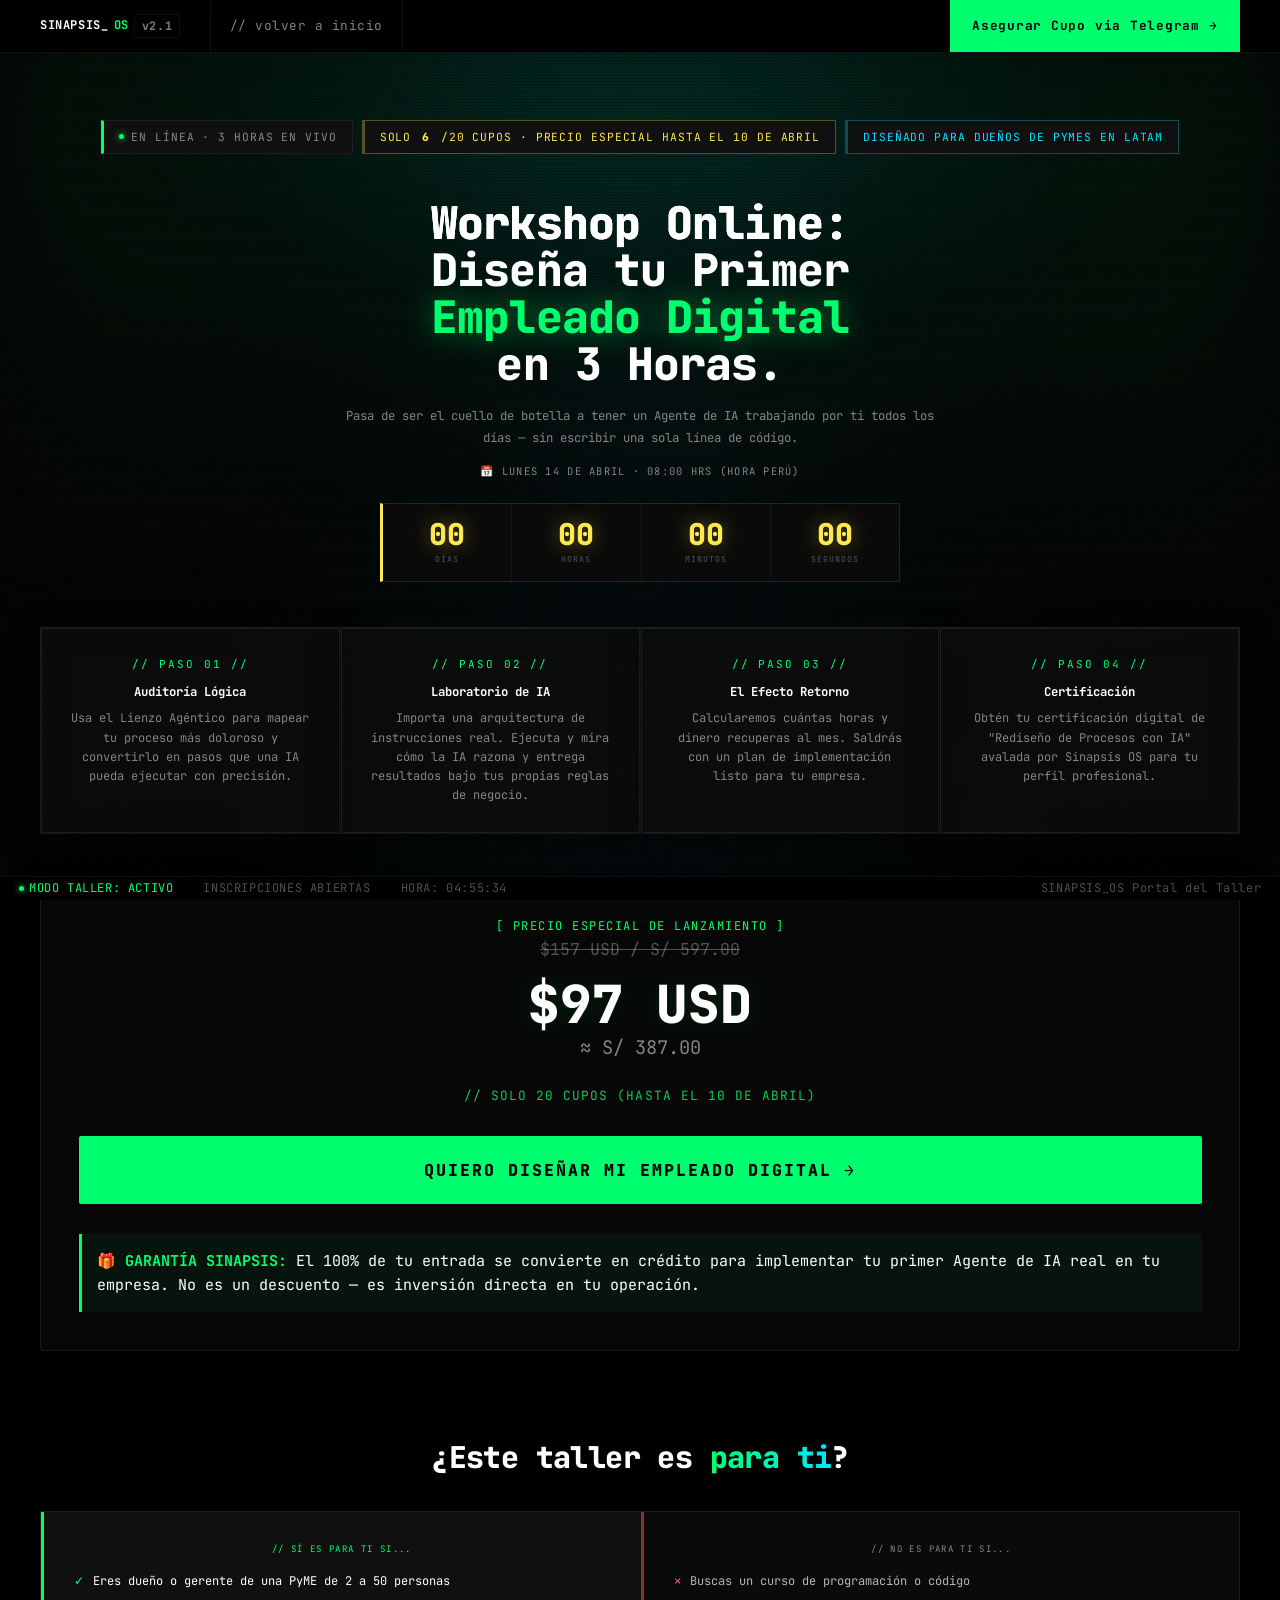
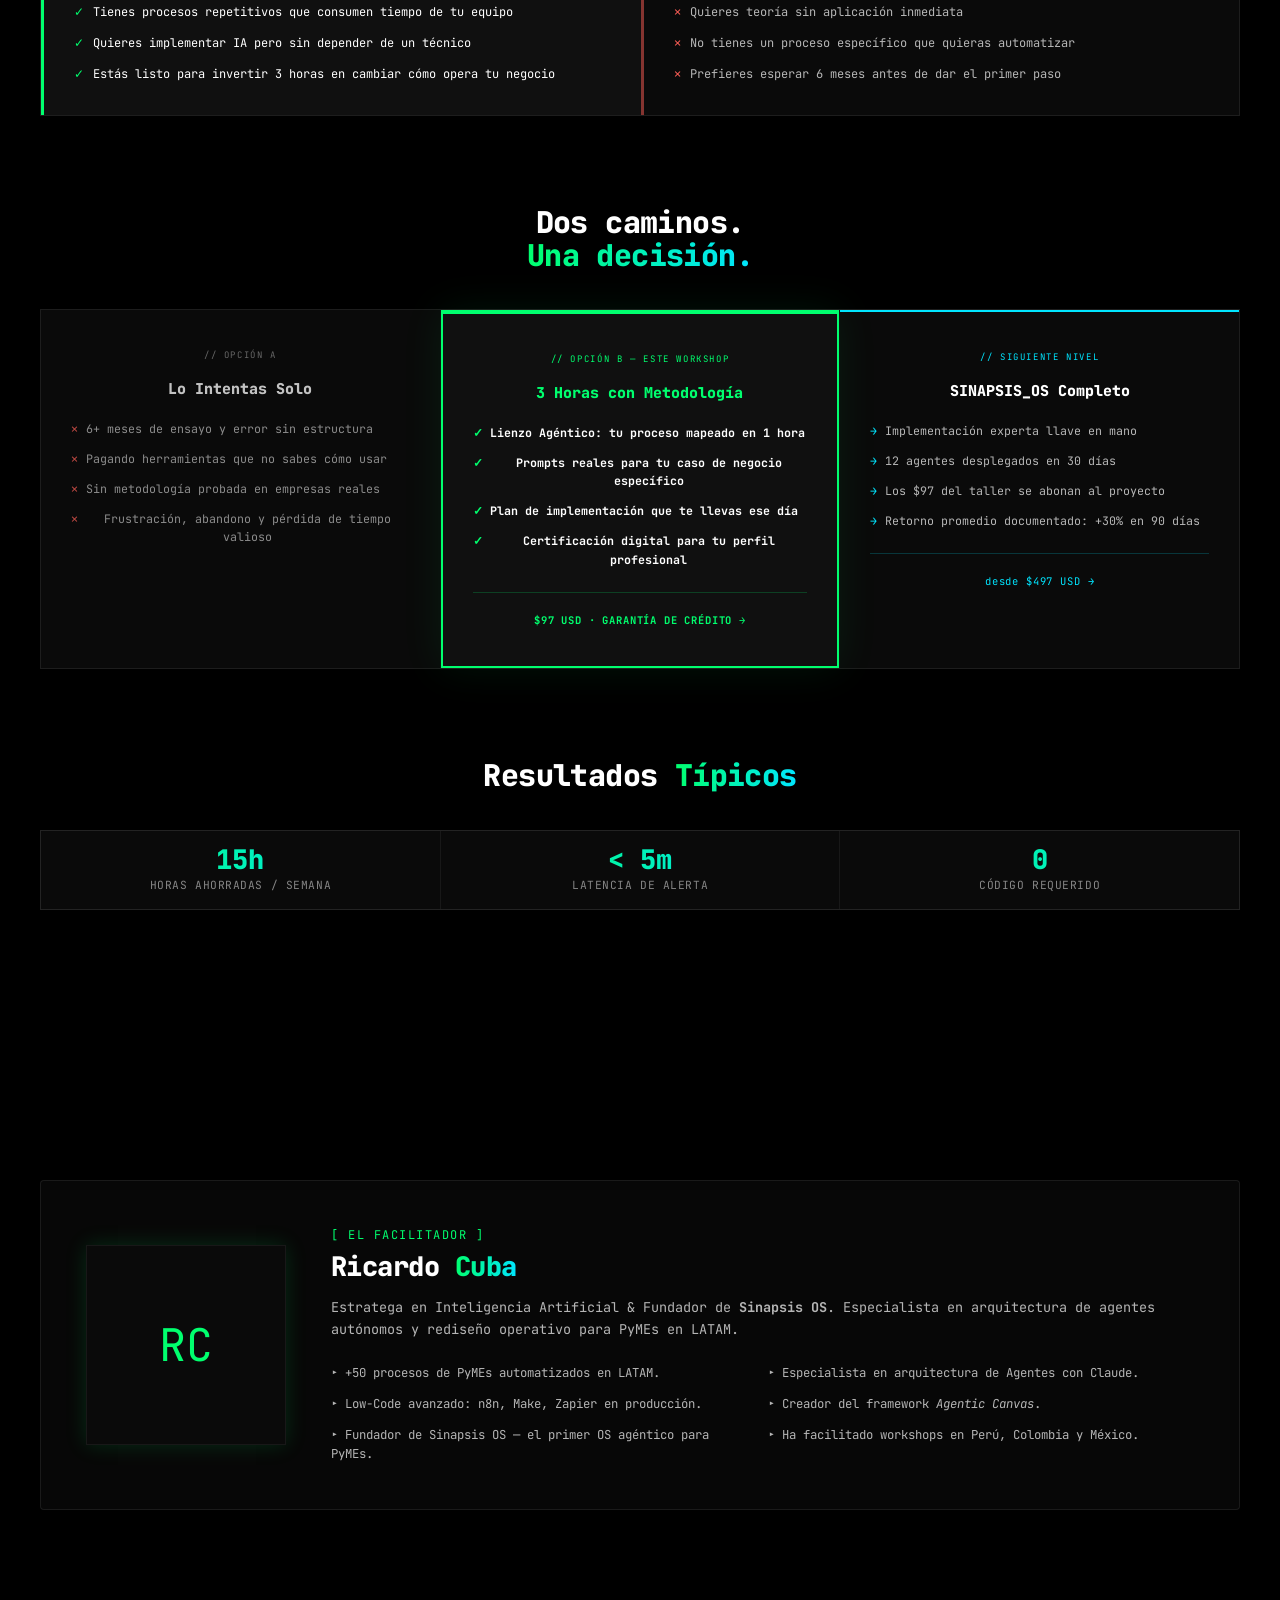
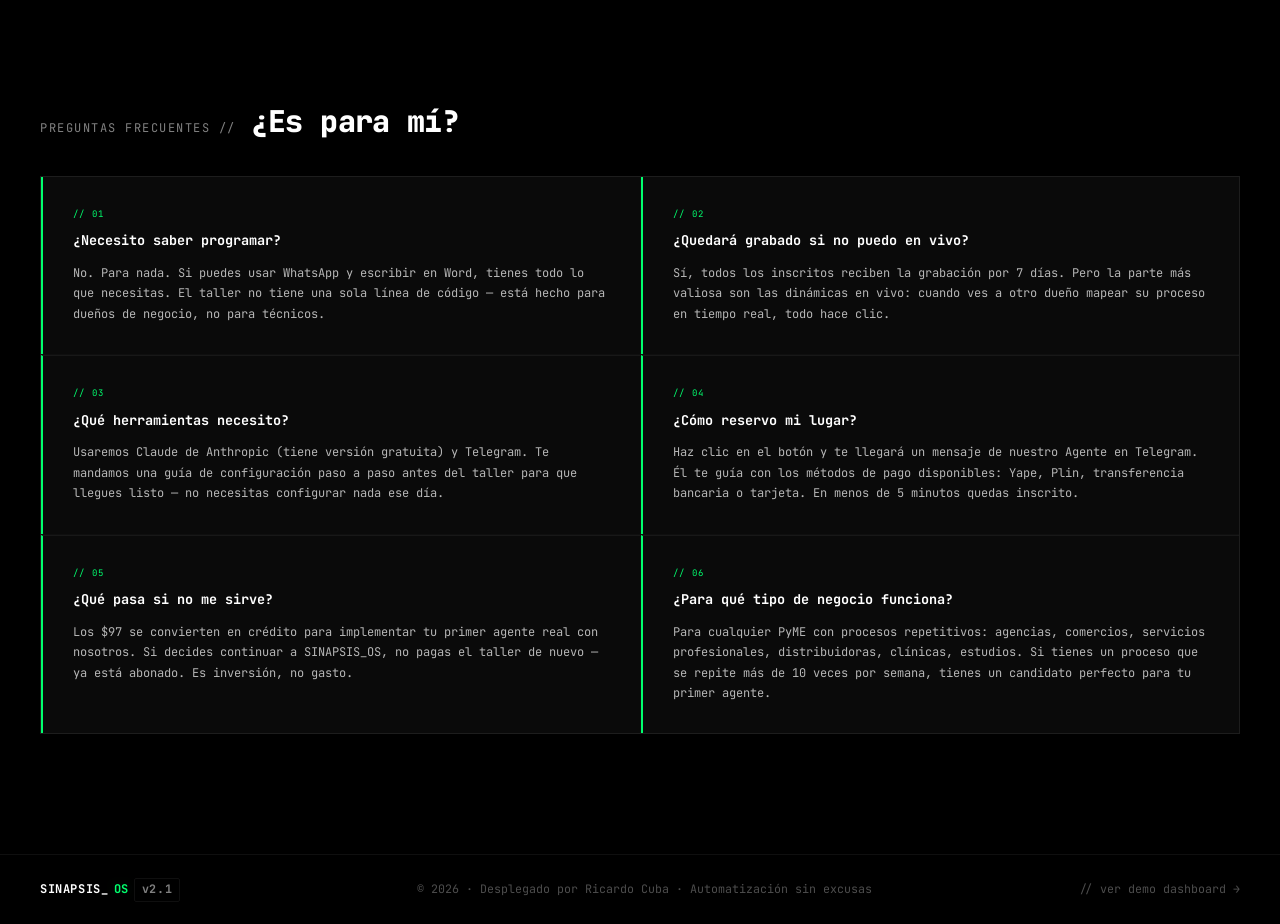
==== frontend/workshop.html @ a710b03a "feat: rewrite workshop copy + update 12 agent descriptions in LATAM PyME language + translate dashbo" ====
<!DOCTYPE html>
<html lang="es">

<head>
    <meta charset="UTF-8">
    <meta name="viewport" content="width=device-width, initial-scale=1.0">
    <title>WORKSHOP: Tu Primer Agente de IA — SINAPSIS_OS</title>
    <meta name="description"
        content="Taller intensivo de 3 horas para dueños de PyMEs. Diseña tu primer empleado digital sin programar. Cupos limitados.">
    <link rel="stylesheet" href="commercial.css">
    <link rel="stylesheet" href="sinapsis_ux.css">
    <style>
        .workshop-hero {
            padding: 8rem 0 4rem;
            text-align: center;
        }

        .workshop-grid {
            display: grid;
            grid-template-columns: 1fr 1fr;
            gap: 2rem;
            margin-top: 4rem;
        }

        .workshop-item { background: var(--b800); border: 1px solid var(--bline); padding: 2.5rem; border-top: 2px solid var(--g); }
        .workshop-item h3 { color: var(--g); margin-bottom: 1.25rem; font-size: 1.25rem; }
        .workshop-item p { color: var(--w70); font-size: 0.95rem; line-height: 1.65; }

        .price-box {
            background: var(--b700);
            border: 1px solid var(--g);
            padding: 2.5rem;
            text-align: center;
            margin-top: 3rem;
            position: relative;
            overflow: hidden;
        }

        .price-box::before {
            content: 'OFERTA LIMITADA';
            position: absolute;
            top: 1rem;
            right: -2rem;
            background: var(--g);
            color: var(--black);
            font-size: 0.8rem;
            font-weight: 800;
            padding: 0.35rem 3rem;
            transform: rotate(45deg);
        }

        .price-tag {
            font-size: 3rem;
            font-weight: 800;
            color: var(--w);
            margin: 1rem 0;
        }

        .price-sub {
            font-size: 0.85rem;
            color: var(--g);
            letter-spacing: 0.08em;
            margin-bottom: 2rem;
        }

        .bonus-alert {
            background: var(--g-dk);
            border-left: 3px solid var(--g);
            padding: 1rem;
            margin-top: 2rem;
            text-align: left;
        }

        .bonus-alert strong {
            color: var(--g);
        }

        /* COUNTDOWN */
        .countdown-bar {
            display: flex; gap: 1px; background: var(--bline);
            border: 1px solid var(--bline); border-left: 3px solid var(--y);
            margin: 1.5rem auto 0; max-width: 520px;
        }
        .cd-unit {
            flex: 1; background: var(--b800); padding: 1rem 0.5rem;
            text-align: center;
        }
        .cd-num {
            font-size: 2rem; font-weight: 800; color: var(--y);
            line-height: 1; display: block;
            text-shadow: 0 0 20px rgba(255,232,77,0.4);
        }
        .cd-lbl {
            font-size: 0.55rem; letter-spacing: 0.12em;
            color: var(--w30); margin-top: 0.3rem; display: block;
        }

        /* DRILL DOWN PASOS */
        .step-item {
            background: var(--b800); border: 1px solid var(--bline);
            border-top: 2px solid var(--g); margin-bottom: 1px;
            cursor: pointer; transition: background 0.2s;
        }
        .step-header {
            display: flex; justify-content: space-between; align-items: center;
            padding: 1.5rem 2rem;
        }
        .step-header h3 { color: var(--g); font-size: 1.05rem; margin: 0; }
        .step-toggle {
            font-size: 0.7rem; color: var(--g); letter-spacing: 0.1em;
            transition: transform 0.3s; display: inline-block;
        }
        .step-item.open .step-toggle { transform: rotate(45deg); }
        .step-body {
            display: none; padding: 0 2rem 1.75rem;
            border-top: 1px solid var(--bline);
        }
        .step-item.open .step-body { display: block; }
        .step-body p { color: var(--w70); font-size: 0.82rem; line-height: 1.75; margin-bottom: 1rem; }
        .step-detail {
            display: grid; grid-template-columns: 1fr 1fr; gap: 1px;
            background: var(--bline); border: 1px solid var(--bline); margin-top: 1rem;
        }
        .sd-item { background: var(--b700); padding: 1rem 1.25rem; }
        .sd-label { font-size: 0.55rem; color: var(--g); letter-spacing: 0.12em; margin-bottom: 0.4rem; }
        .sd-label::before { content: '// '; color: var(--w30); }
        .sd-val { font-size: 0.75rem; color: var(--w70); line-height: 1.6; }

        @media(max-width: 900px) {
            .workshop-grid {
                grid-template-columns: 1fr;
            }
            .hero-stats {
                grid-template-columns: 1fr 1fr;
                gap: 1rem;
            }
            .prob-grid {
                grid-template-columns: 1fr !important;
            }
            .facilitador-box {
                grid-template-columns: 1fr !important;
                text-align: center !important;
            }
            .facilitador-img {
                margin: 0 auto;
            }
            h1 { font-size: 2.2rem; }
        }
    </style>
</head>

<body>
    <div class="mesh-bg" aria-hidden="true"></div>
    <div class="os-glow" aria-hidden="true"></div>
    <div class="os-grid" aria-hidden="true"></div>
    <div class="os-scan" aria-hidden="true"></div>

    <nav>
        <div class="container nav-in">
            <a href="index.html" class="logo">SINAPSIS_<em>OS</em> <span class="ver">v2.1</span></a>
            <div class="nav-links">
                <a href="index.html" class="nav-link">// volver a inicio</a>
            </div>
            <a href="https://t.me/SinapsisAgente_bot" class="nav-cta">Asegurar Cupo via Telegram →</a>
        </div>
    </nav>

    <main class="container">
        <section class="workshop-hero">
            <div style="display: flex; flex-wrap: wrap; gap: 0.6rem; justify-content: center; margin-bottom: 1.5rem;">
                <div class="hero-badge" style="display:inline-flex;">
                    <span class="ping"></span>
                    EN LÍNEA · 3 HORAS EN VIVO
                </div>
                <div class="hero-badge" style="display:inline-flex; border-color:rgba(255,232,77,0.3); color:var(--y);">
                    SOLO <span id="slots-left" style="font-weight:800; margin: 0 0.3em;">6</span>/20 CUPOS · PRECIO ESPECIAL HASTA EL 10 DE ABRIL
                </div>
                <div class="hero-badge" style="display:inline-flex; border-color:rgba(0,229,255,0.3); color:var(--c);">
                    DISEÑADO PARA DUEÑOS DE PYMES EN LATAM
                </div>
            </div>
            <h1>
                <span class="glitch-text" data-text="Workshop Online:">Workshop Online:</span><br>
                Diseña tu Primer<br>
                <em id="tw-niche">Empleado Digital</em><br>
                en 3 Horas.
            </h1>
            <p class="hero-sub" style="margin: 0 auto 1rem;">
                Pasa de ser el cuello de botella a tener un Agente de IA trabajando por ti todos los días —
                sin escribir una sola línea de código.
            </p>

            <!-- FECHA + COUNTDOWN -->
            <div style="margin: 0.5rem auto 2rem; text-align: center;">
                <div style="font-size: 0.7rem; color: var(--w50); letter-spacing: 0.12em; margin-bottom: 0.5rem;">
                    <span style="color: var(--y);">📅</span> LUNES 14 DE ABRIL · 08:00 HRS (HORA PERÚ)
                </div>
                <div class="countdown-bar rv" id="countdown-bar">
                    <div class="cd-unit"><span class="cd-num" id="cd-dias">--</span><span class="cd-lbl">DÍAS</span></div>
                    <div class="cd-unit"><span class="cd-num" id="cd-horas">--</span><span class="cd-lbl">HORAS</span></div>
                    <div class="cd-unit"><span class="cd-num" id="cd-min">--</span><span class="cd-lbl">MINUTOS</span></div>
                    <div class="cd-unit"><span class="cd-num" id="cd-seg">--</span><span class="cd-lbl">SEGUNDOS</span></div>
                </div>
            </div>

            <div class="method-grid" style="margin-top: 3rem;">
                <div class="m-step glass-card scan-line-card rv">
                    <div class="m-week">PASO 01 //</div>
                    <h4>Auditoría Lógica</h4>
                    <p>Usa el Lienzo Agéntico para mapear tu proceso más doloroso y convertirlo en pasos que una IA pueda ejecutar con precisión.</p>
                </div>
                <div class="m-step glass-card scan-line-card rv d1">
                    <div class="m-week">PASO 02 //</div>
                    <h4>Laboratorio de IA</h4>
                    <p>Importa una arquitectura de instrucciones real. Ejecuta y mira cómo la IA razona y entrega resultados bajo tus propias reglas de negocio.</p>
                </div>
                <div class="m-step glass-card scan-line-card rv d2">
                    <div class="m-week">PASO 03 //</div>
                    <h4>El Efecto Retorno</h4>
                    <p>Calcularemos cuántas horas y dinero recuperas al mes. Saldrás con un plan de implementación listo para tu empresa.</p>
                </div>
                <div class="m-step glass-card scan-line-card rv d3">
                    <div class="m-week">PASO 04 //</div>
                    <h4>Certificación</h4>
                    <p>Obtén tu certificación digital de "Rediseño de Procesos con IA" avalada por Sinapsis OS para tu perfil profesional.</p>
                </div>
            </div>

            <div class="price-box glass-card rv">
                <div class="s-num" style="color:var(--g);">[ PRECIO ESPECIAL DE LANZAMIENTO ]</div>
                <div style="font-size: 1.1rem; text-decoration: line-through; margin-bottom: -0.5rem; color: var(--w30);">$157 USD / S/ 597.00</div>
                <div class="price-tag" style="display: flex; flex-direction: column; align-items: center; gap: 0.2rem; margin: 1.5rem 0;">
                    <span style="font-size: 3.5rem; line-height: 1; color: var(--w); font-weight: 800; text-shadow: 0 0 30px var(--g-gl);">$97 USD</span>
                    <span style="font-size: 1.25rem; font-weight: 400; color: var(--w50);">≈ S/ 387.00</span>
                </div>
                <p class="price-sub" style="color: var(--g); opacity: 0.8;">// SOLO 20 CUPOS (HASTA EL 10 DE ABRIL)</p>
                
                <a href="https://t.me/SinapsisAgente_bot?start=workshop" class="btn btn-premium btn-full"
                    style="font-size: 1.1rem; padding: 1.4rem;">
                    QUIERO DISEÑAR MI EMPLEADO DIGITAL →
                </a>

                <div class="bonus-alert">
                    <p>🎁 <strong>GARANTÍA SINAPSIS:</strong> El 100% de tu entrada se convierte en crédito para implementar tu primer Agente de IA real en tu empresa. No es un descuento — es inversión directa en tu operación.</p>
                </div>
            </div>

            <!-- PARA QUIÉN ES -->
            <div class="rv" style="margin-top: 6rem;">
                <div class="s-hdr" style="justify-content:center;">
                    <h2 class="s-title">¿Este taller es <em>para ti</em>?</h2>
                </div>
                <div style="display: grid; grid-template-columns: 1fr 1fr; gap: 1px; background: var(--bline); border: 1px solid var(--bline); margin-top: 2rem;">
                    <div style="background: var(--b700); padding: 2rem; border-left: 3px solid var(--g);">
                        <div style="font-size: 0.6rem; letter-spacing: 0.15em; color: var(--g); margin-bottom: 1rem;">// SÍ ES PARA TI SI...</div>
                        <ul style="list-style: none; padding: 0; display: flex; flex-direction: column; gap: 0.8rem;">
                            <li style="font-size: 0.8rem; color: var(--w); display: flex; gap: 0.6rem;"><span style="color:var(--g); flex-shrink:0;">✓</span> Eres dueño o gerente de una PyME de 2 a 50 personas</li>
                            <li style="font-size: 0.8rem; color: var(--w); display: flex; gap: 0.6rem;"><span style="color:var(--g); flex-shrink:0;">✓</span> Tienes procesos repetitivos que consumen tiempo de tu equipo</li>
                            <li style="font-size: 0.8rem; color: var(--w); display: flex; gap: 0.6rem;"><span style="color:var(--g); flex-shrink:0;">✓</span> Quieres implementar IA pero sin depender de un técnico</li>
                            <li style="font-size: 0.8rem; color: var(--w); display: flex; gap: 0.6rem;"><span style="color:var(--g); flex-shrink:0;">✓</span> Estás listo para invertir 3 horas en cambiar cómo opera tu negocio</li>
                        </ul>
                    </div>
                    <div style="background: var(--b800); padding: 2rem; border-left: 3px solid rgba(255,95,87,0.5);">
                        <div style="font-size: 0.6rem; letter-spacing: 0.15em; color: var(--w50); margin-bottom: 1rem;">// NO ES PARA TI SI...</div>
                        <ul style="list-style: none; padding: 0; display: flex; flex-direction: column; gap: 0.8rem;">
                            <li style="font-size: 0.8rem; color: var(--w70); display: flex; gap: 0.6rem;"><span style="color:#ff5f57; flex-shrink:0;">✕</span> Buscas un curso de programación o código</li>
                            <li style="font-size: 0.8rem; color: var(--w70); display: flex; gap: 0.6rem;"><span style="color:#ff5f57; flex-shrink:0;">✕</span> Quieres teoría sin aplicación inmediata</li>
                            <li style="font-size: 0.8rem; color: var(--w70); display: flex; gap: 0.6rem;"><span style="color:#ff5f57; flex-shrink:0;">✕</span> No tienes un proceso específico que quieras automatizar</li>
                            <li style="font-size: 0.8rem; color: var(--w70); display: flex; gap: 0.6rem;"><span style="color:#ff5f57; flex-shrink:0;">✕</span> Prefieres esperar 6 meses antes de dar el primer paso</li>
                        </ul>
                    </div>
                </div>
            </div>

            <!-- TABLA COMPARATIVA -->
            <div class="rv" style="margin-top: 6rem;">
                <div class="s-hdr" style="justify-content:center;">
                    <h2 class="s-title">Dos caminos.<br><em>Una decisión.</em></h2>
                </div>
                <div style="display: grid; grid-template-columns: repeat(3, 1fr); gap: 1px; background: var(--bline); border: 1px solid var(--bline); margin-top: 2rem;">
                    <!-- OPCIÓN A -->
                    <div style="background: var(--b800); padding: 2.5rem 2rem; position: relative; opacity: 0.75;">
                        <div style="font-size: 0.6rem; letter-spacing: 0.18em; color: var(--w50); margin-bottom: 1rem;">// OPCIÓN A</div>
                        <h4 style="color: var(--w); font-size: 1rem; font-weight: 800; margin-bottom: 1.25rem;">Lo Intentas Solo</h4>
                        <ul style="list-style: none; padding: 0; display: flex; flex-direction: column; gap: 0.75rem;">
                            <li style="font-size: 0.78rem; color: var(--w70); display: flex; gap: 0.5rem;">
                                <span style="color: #ff5f57; flex-shrink:0;">✕</span> 6+ meses de ensayo y error sin estructura
                            </li>
                            <li style="font-size: 0.78rem; color: var(--w70); display: flex; gap: 0.5rem;">
                                <span style="color: #ff5f57; flex-shrink:0;">✕</span> Pagando herramientas que no sabes cómo usar
                            </li>
                            <li style="font-size: 0.78rem; color: var(--w70); display: flex; gap: 0.5rem;">
                                <span style="color: #ff5f57; flex-shrink:0;">✕</span> Sin metodología probada en empresas reales
                            </li>
                            <li style="font-size: 0.78rem; color: var(--w70); display: flex; gap: 0.5rem;">
                                <span style="color: #ff5f57; flex-shrink:0;">✕</span> Frustración, abandono y pérdida de tiempo valioso
                            </li>
                        </ul>
                    </div>
                    <!-- OPCIÓN B — ESTE WORKSHOP -->
                    <div style="background: var(--b700); padding: 2.5rem 2rem; border: 2px solid var(--g); border-top: 4px solid var(--g); position: relative; z-index: 1; box-shadow: 0 0 40px rgba(0,255,110,0.08);">
                        <div style="font-size: 0.6rem; letter-spacing: 0.18em; color: var(--g); margin-bottom: 1rem;">// OPCIÓN B — ESTE WORKSHOP</div>
                        <h4 style="color: var(--g); font-size: 1rem; font-weight: 800; margin-bottom: 1.25rem;">3 Horas con Metodología</h4>
                        <ul style="list-style: none; padding: 0; display: flex; flex-direction: column; gap: 0.75rem;">
                            <li style="font-size: 0.78rem; color: var(--w); display: flex; gap: 0.5rem; font-weight: 700;">
                                <span style="color: var(--g); flex-shrink:0;">✓</span> Lienzo Agéntico: tu proceso mapeado en 1 hora
                            </li>
                            <li style="font-size: 0.78rem; color: var(--w); display: flex; gap: 0.5rem; font-weight: 700;">
                                <span style="color: var(--g); flex-shrink:0;">✓</span> Prompts reales para tu caso de negocio específico
                            </li>
                            <li style="font-size: 0.78rem; color: var(--w); display: flex; gap: 0.5rem; font-weight: 700;">
                                <span style="color: var(--g); flex-shrink:0;">✓</span> Plan de implementación que te llevas ese día
                            </li>
                            <li style="font-size: 0.78rem; color: var(--w); display: flex; gap: 0.5rem; font-weight: 700;">
                                <span style="color: var(--g); flex-shrink:0;">✓</span> Certificación digital para tu perfil profesional
                            </li>
                        </ul>
                        <div style="margin-top: 1.5rem; padding-top: 1.25rem; border-top: 1px solid rgba(0,255,110,0.2); font-size: 0.7rem; color: var(--g); letter-spacing: 0.08em; font-weight: 700;">$97 USD · GARANTÍA DE CRÉDITO →</div>
                    </div>
                    <!-- SINAPSIS_OS -->
                    <div style="background: var(--b800); padding: 2.5rem 2rem; border-top: 2px solid var(--c); position: relative;">
                        <div style="font-size: 0.6rem; letter-spacing: 0.18em; color: var(--c); margin-bottom: 1rem;">// SIGUIENTE NIVEL</div>
                        <h4 style="color: var(--w); font-size: 1rem; font-weight: 800; margin-bottom: 1.25rem;">SINAPSIS_OS Completo</h4>
                        <ul style="list-style: none; padding: 0; display: flex; flex-direction: column; gap: 0.75rem;">
                            <li style="font-size: 0.78rem; color: var(--w70); display: flex; gap: 0.5rem;">
                                <span style="color: var(--c); flex-shrink:0;">→</span> Implementación experta llave en mano
                            </li>
                            <li style="font-size: 0.78rem; color: var(--w70); display: flex; gap: 0.5rem;">
                                <span style="color: var(--c); flex-shrink:0;">→</span> 12 agentes desplegados en 30 días
                            </li>
                            <li style="font-size: 0.78rem; color: var(--w70); display: flex; gap: 0.5rem;">
                                <span style="color: var(--c); flex-shrink:0;">→</span> Los $97 del taller se abonan al proyecto
                            </li>
                            <li style="font-size: 0.78rem; color: var(--w70); display: flex; gap: 0.5rem;">
                                <span style="color: var(--c); flex-shrink:0;">→</span> Retorno promedio documentado: +30% en 90 días
                            </li>
                        </ul>
                        <div style="margin-top: 1.5rem; padding-top: 1.25rem; border-top: 1px solid rgba(0,229,255,0.2); font-size: 0.7rem; color: var(--c); letter-spacing: 0.08em;">desde $497 USD →</div>
                    </div>
                </div>
            </div>

            <!-- RESULTADOS SIMPLES -->
            <div class="rv" style="margin: 6rem 0;">
                <div class="s-hdr" style="justify-content:center;">
                    <h2 class="s-title">Resultados <em>Típicos</em></h2>
                </div>
                <div class="hero-stats" style="margin-top: 2rem; border-color: var(--bline-h);">
                    <div class="h-stat">
                        <div class="h-stat-num" style="font-size:1.8rem;">15h</div>
                        <div class="h-stat-lbl">HORAS AHORRADAS / SEMANA</div>
                    </div>
                    <div class="h-stat">
                        <div class="h-stat-num" style="font-size:1.8rem;">< 5m</div>
                        <div class="h-stat-lbl">LATENCIA DE ALERTA</div>
                    </div>
                    <div class="h-stat">
                        <div class="h-stat-num" style="font-size:1.8rem;">0</div>
                        <div class="h-stat-lbl">CÓDIGO REQUERIDO</div>
                    </div>
                </div>
            </div>
        </section>

            <!-- FACILITADOR -->
            <div class="rv facilitador-box glass-card scan-line-card" style="margin: 8rem 0; background: var(--b700); border: 1px solid var(--bline); padding: 3rem; display: grid; grid-template-columns: 200px 1fr; gap: 3rem; align-items: center; border-left: 4px solid var(--g);">
                <div class="facilitador-img" style="background: var(--b800); border: 1px solid var(--bline); aspect-ratio: 1; display: flex; align-items: center; justify-content: center; font-size: 3rem; color: var(--g); box-shadow: 0 0 20px var(--g-gl);">
                    RC
                </div>
                <div style="text-align: left;">
                    <div class="s-num" style="color:var(--g); margin-bottom: 0.5rem;">[ EL FACILITADOR ]</div>
                    <h2 class="s-title" style="font-size:1.8rem; margin-bottom: 1rem;">Ricardo <em>Cuba</em></h2>
                    <p style="color:var(--w70); font-size: 0.9rem; line-height: 1.6; margin-bottom: 1.5rem;">
                        Estratega en Inteligencia Artificial & Fundador de <b>Sinapsis OS</b>. Especialista en arquitectura de agentes autónomos y rediseño operativo para PyMEs en LATAM.
                    </p>
                    <ul style="list-style: none; padding: 0; color: var(--w70); font-size: 0.82rem; display: grid; grid-template-columns: 1fr 1fr; gap: 0.75rem;">
                        <li>▸ +50 procesos de PyMEs automatizados en LATAM.</li>
                        <li>▸ Especialista en arquitectura de Agentes con Claude.</li>
                        <li>▸ Low-Code avanzado: n8n, Make, Zapier en producción.</li>
                        <li>▸ Creador del framework <i>Agentic Canvas</i>.</li>
                        <li>▸ Fundador de Sinapsis OS — el primer OS agéntico para PyMEs.</li>
                        <li>▸ Ha facilitado workshops en Perú, Colombia y México.</li>
                    </ul>
                </div>
            </div>

            <section id="faq" class="rv" style="padding-bottom: 8rem;">
            <div class="s-hdr">
                <span class="s-num">PREGUNTAS FRECUENTES //</span>
                <h2 class="s-title">¿Es para mí?</h2>
            </div>
            <div style="display: grid; grid-template-columns: 1fr 1fr; gap: 1px; background: var(--bline); border: 1px solid var(--bline);">
                <div style="background: var(--b800); padding: 2rem; border-left: 2px solid var(--g);">
                    <div style="font-size: 0.6rem; letter-spacing: 0.15em; color: var(--g); margin-bottom: 0.6rem;">// 01</div>
                    <h4 style="font-size: 0.9rem; font-weight: 700; color: var(--w); margin-bottom: 0.75rem;">¿Necesito saber programar?</h4>
                    <p style="font-size: 0.8rem; color: var(--w70); line-height: 1.7;">No. Para nada. Si puedes usar WhatsApp y escribir en Word, tienes todo lo que necesitas. El taller no tiene una sola línea de código — está hecho para dueños de negocio, no para técnicos.</p>
                </div>
                <div style="background: var(--b800); padding: 2rem; border-left: 2px solid var(--g);">
                    <div style="font-size: 0.6rem; letter-spacing: 0.15em; color: var(--g); margin-bottom: 0.6rem;">// 02</div>
                    <h4 style="font-size: 0.9rem; font-weight: 700; color: var(--w); margin-bottom: 0.75rem;">¿Quedará grabado si no puedo en vivo?</h4>
                    <p style="font-size: 0.8rem; color: var(--w70); line-height: 1.7;">Sí, todos los inscritos reciben la grabación por 7 días. Pero la parte más valiosa son las dinámicas en vivo: cuando ves a otro dueño mapear su proceso en tiempo real, todo hace clic.</p>
                </div>
                <div style="background: var(--b800); padding: 2rem; border-left: 2px solid var(--g); border-top: 1px solid var(--bline);">
                    <div style="font-size: 0.6rem; letter-spacing: 0.15em; color: var(--g); margin-bottom: 0.6rem;">// 03</div>
                    <h4 style="font-size: 0.9rem; font-weight: 700; color: var(--w); margin-bottom: 0.75rem;">¿Qué herramientas necesito?</h4>
                    <p style="font-size: 0.8rem; color: var(--w70); line-height: 1.7;">Usaremos Claude de Anthropic (tiene versión gratuita) y Telegram. Te mandamos una guía de configuración paso a paso antes del taller para que llegues listo — no necesitas configurar nada ese día.</p>
                </div>
                <div style="background: var(--b800); padding: 2rem; border-left: 2px solid var(--g); border-top: 1px solid var(--bline);">
                    <div style="font-size: 0.6rem; letter-spacing: 0.15em; color: var(--g); margin-bottom: 0.6rem;">// 04</div>
                    <h4 style="font-size: 0.9rem; font-weight: 700; color: var(--w); margin-bottom: 0.75rem;">¿Cómo reservo mi lugar?</h4>
                    <p style="font-size: 0.8rem; color: var(--w70); line-height: 1.7;">Haz clic en el botón y te llegará un mensaje de nuestro Agente en Telegram. Él te guía con los métodos de pago disponibles: Yape, Plin, transferencia bancaria o tarjeta. En menos de 5 minutos quedas inscrito.</p>
                </div>
                <div style="background: var(--b800); padding: 2rem; border-left: 2px solid var(--g); border-top: 1px solid var(--bline);">
                    <div style="font-size: 0.6rem; letter-spacing: 0.15em; color: var(--g); margin-bottom: 0.6rem;">// 05</div>
                    <h4 style="font-size: 0.9rem; font-weight: 700; color: var(--w); margin-bottom: 0.75rem;">¿Qué pasa si no me sirve?</h4>
                    <p style="font-size: 0.8rem; color: var(--w70); line-height: 1.7;">Los $97 se convierten en crédito para implementar tu primer agente real con nosotros. Si decides continuar a SINAPSIS_OS, no pagas el taller de nuevo — ya está abonado. Es inversión, no gasto.</p>
                </div>
                <div style="background: var(--b800); padding: 2rem; border-left: 2px solid var(--g); border-top: 1px solid var(--bline);">
                    <div style="font-size: 0.6rem; letter-spacing: 0.15em; color: var(--g); margin-bottom: 0.6rem;">// 06</div>
                    <h4 style="font-size: 0.9rem; font-weight: 700; color: var(--w); margin-bottom: 0.75rem;">¿Para qué tipo de negocio funciona?</h4>
                    <p style="font-size: 0.8rem; color: var(--w70); line-height: 1.7;">Para cualquier PyME con procesos repetitivos: agencias, comercios, servicios profesionales, distribuidoras, clínicas, estudios. Si tienes un proceso que se repite más de 10 veces por semana, tienes un candidato perfecto para tu primer agente.</p>
                </div>
            </div>
        </section>
    </main>

    <footer>
        <div class="container f-in">
            <span class="logo" style="text-decoration:none;">SINAPSIS_<em>OS</em> <span class="ver">v2.1</span></span>
            <p>© 2026 · Desplegado por Ricardo Cuba · Automatización sin excusas</p>
            <a href="dashboard.html">// ver demo dashboard →</a>
        </div>
    </footer>

    <div class="statusbar">
        <span class="s-live">MODO TALLER: ACTIVO</span>
        <span>INSCRIPCIONES ABIERTAS</span>
        <span id="sb-time">HORA: --:--:--</span>
        <span class="ml">SINAPSIS_OS Portal del Taller</span>
    </div>

    <script>
        // Contador regresivo — 14 de abril 2026, 08:00 hora Perú (UTC-5 = 13:00 UTC)
        const FECHA_TALLER = new Date('2026-04-14T13:00:00Z');
        function actualizarContador() {
            const ahora = new Date();
            const diff = FECHA_TALLER - ahora;
            const el = (id, v) => { const e = document.getElementById(id); if(e) e.textContent = v; };
            if (diff <= 0) {
                ['cd-dias','cd-horas','cd-min','cd-seg'].forEach(id => el(id, '00'));
                return;
            }
            el('cd-dias',  String(Math.floor(diff / 86400000)).padStart(2,'0'));
            el('cd-horas', String(Math.floor((diff % 86400000) / 3600000)).padStart(2,'0'));
            el('cd-min',   String(Math.floor((diff % 3600000) / 60000)).padStart(2,'0'));
            el('cd-seg',   String(Math.floor((diff % 60000) / 1000)).padStart(2,'0'));
        }
        actualizarContador();
        setInterval(actualizarContador, 1000);

        // Status bar clock
        setInterval(() => {
            const n = new Date();
            document.getElementById('sb-time').textContent = `HORA: ${n.toLocaleTimeString('es-PE', { hour12: false })}`;
        }, 1000);

        // Scarcity Counter
        function updateSlots() {
            const el = document.getElementById('slots-left');
            if(!el) return;
            const current = parseInt(el.textContent.replace('SOLO ', '')) || 6;
            // Simulated random decrease
            if (current > 3 && Math.random() > 0.85) {
                el.textContent = `SOLO ${current - 1}`;
                el.style.animation = 'blink 0.5s 3';
            }
        }
        setInterval(updateSlots, 15000); // Check every 15s

        // Reveal animations
        const rio = new IntersectionObserver(entries => {
            entries.forEach(e => { if (e.isIntersecting) e.target.classList.add('on'); });
        }, { threshold: 0.1 });
        document.querySelectorAll('.rv').forEach(el => rio.observe(el));
    </script>
</body>

</html>
---- frontend/commercial.css ----
/* =================================================================
   SINAPSIS_OS v5 — Full Terminal Aesthetic
   100% JetBrains Mono · Micro/SMB LATAM · Dense layout
================================================================= */
@import url('https://fonts.googleapis.com/css2?family=JetBrains+Mono:ital,wght@0,300;0,400;0,500;0,700;0,800;1,400&display=swap');

:root {
    --black:   #000000;
    --b950:    #020202;
    --b900:    #050505;
    --b800:    #0a0a0a;
    --b700:    #101010;
    --b600:    #171717;
    --b500:    #1f1f1f;
    --b400:    #2a2a2a;
    --bline:   rgba(255,255,255,0.06);
    --bline-h: rgba(255,255,255,0.10);

    --g:       #00ff6e;      /* neon green */
    --g-d:     #00cc58;
    --g-dk:    rgba(0,255,110,0.05);
    --g-gl:    rgba(0,255,110,0.15);
    --g-gw:    rgba(0,255,110,0.35);

    --c:       #00e5ff;      /* cyan */
    --c-gl:    rgba(0,229,255,0.08);

    --y:       #ffe84d;      /* yellow accent */

    --grad:    linear-gradient(90deg, #00ff6e 0%, #00e5ff 100%);
    --grad-45: linear-gradient(135deg, #00ff6e 0%, #00e5ff 100%);

    --w:       #ffffff;
    --w90:     rgba(255,255,255,0.90);
    --w70:     rgba(255,255,255,0.70);
    --w50:     rgba(255,255,255,0.50);
    --w30:     rgba(255,255,255,0.30);
    --w15:     rgba(255,255,255,0.08);

    --mono:    'JetBrains Mono', monospace;
    --ease:    cubic-bezier(0.22, 1, 0.36, 1);
    --r:       2px;
}

*, *::before, *::after { box-sizing: border-box; margin: 0; padding: 0; }
html { scroll-behavior: smooth; font-size: 15px; }

/* == BODY + FULL OS TEXTURE == */
body {
    font-family: var(--mono);
    background: var(--black);
    color: var(--w);
    line-height: 1.6;
    overflow-x: hidden;
}

/* Noise grain */
body::before {
    content: '';
    position: fixed; inset: 0; z-index: 0; pointer-events: none;
    opacity: 0.04;
    background-image: url("data:image/svg+xml,%3Csvg viewBox='0 0 256 256' xmlns='http://www.w3.org/2000/svg'%3E%3Cfilter id='n'%3E%3CfeTurbulence type='fractalNoise' baseFrequency='0.9' numOctaves='4' stitchTiles='stitch'/%3E%3C/filter%3E%3Crect width='100%25' height='100%25' filter='url(%23n)'/%3E%3C/svg%3E");
    background-size: 200px 200px;
}
/* CRT scanlines */
body::after {
    content: '';
    position: fixed; inset: 0; z-index: 0; pointer-events: none;
    background: repeating-linear-gradient(0deg, transparent, transparent 2px, rgba(0,0,0,0.18) 2px, rgba(0,0,0,0.18) 3px);
}

/* Ambient glow */
.os-glow {
    position: fixed; top: -20%; left: 50%; transform: translateX(-50%);
    width: 1000px; height: 500px;
    background: radial-gradient(ellipse, rgba(0,255,110,0.07) 0%, rgba(0,229,255,0.03) 40%, transparent 70%);
    filter: blur(80px);
    pointer-events: none; z-index: 0;
}
/* Dot grid */
.os-grid {
    position: fixed; inset: 0; z-index: 0; pointer-events: none;
    background-image: radial-gradient(circle, rgba(0,255,110,0.2) 1px, transparent 1px);
    background-size: 32px 32px;
    opacity: 0.18;
    mask-image: radial-gradient(ellipse 90% 70% at 50% 40%, black 0%, transparent 75%);
    -webkit-mask-image: radial-gradient(ellipse 90% 70% at 50% 40%, black 0%, transparent 75%);
    animation: gpulse 6s ease-in-out infinite;
}
@keyframes gpulse { 0%,100%{opacity:.18;} 50%{opacity:.28;} }

/* Horizontal scan beam */
.os-scan {
    position: fixed; left: 0; right: 0; height: 2px; z-index: 0; pointer-events: none;
    background: linear-gradient(90deg, transparent 0%, rgba(0,255,110,0.4) 50%, transparent 100%);
    animation: scanBeam 8s linear infinite;
    opacity: 0;
}
@keyframes scanBeam {
    0%   { top: 0%; opacity: 0; }
    5%   { opacity: 0.6; }
    95%  { opacity: 0.3; }
    100% { top: 100%; opacity: 0; }
}

.container { max-width: 1260px; margin: 0 auto; padding: 0 2rem; position: relative; z-index: 1; }

/* ===== STATUS BAR ===== */
.statusbar {
    position: fixed; bottom: 0; left: 0; right: 0; z-index: 300;
    background: rgba(0,0,0,0.95);
    border-top: 1px solid var(--bline);
    height: 24px;
    display: flex; align-items: center;
    padding: 0 1.25rem; gap: 2rem;
    font-size: 0.8rem; letter-spacing: 0.05em;
}
.statusbar span { color: var(--w30); }
.statusbar .s-live { color: var(--g); display:flex;align-items:center;gap:.35rem; }
.statusbar .s-live::before {
    content:''; width:5px;height:5px;border-radius:50%;
    background:var(--g);box-shadow:0 0 6px var(--g);
    animation:blink 1.5s infinite;
}
@keyframes blink{0%,100%{opacity:1;}50%{opacity:.15;}}
.statusbar .ml { margin-left: auto; }

/* ===== NAV ===== */
nav {
    position: fixed; top: 0; width: 100%; z-index: 200;
    background: rgba(0,0,0,0.92);
    border-bottom: 1px solid var(--bline);
    backdrop-filter: blur(20px);
}
.nav-in {
    display: flex; align-items: center; height: 52px; gap: 0;
}
.logo {
    font-size: 0.8rem; font-weight: 700; letter-spacing: 0.05em;
    color: var(--w); text-decoration: none;
    display: flex; align-items: center; gap: 0.35rem; margin-right: 2rem;
}
.logo em { font-style: normal; color: var(--g); text-shadow: 0 0 12px var(--g-gl); }
.logo .ver {
    font-size: 0.78rem; color: var(--w50); border: 1px solid var(--bline);
    padding: 0.1rem 0.45rem; border-radius: 2px;
}
.nav-links { display:flex; gap:0; align-items:center; flex:1; }
.nav-link {
    font-size: 0.85rem; color: var(--w50); text-decoration: none;
    padding: 0 1.25rem; height: 52px; display:flex;align-items:center;
    letter-spacing: 0.04em; border-right: 1px solid var(--bline);
    transition: color 0.15s, background 0.15s;
}
.nav-link:first-child { border-left: 1px solid var(--bline); }
.nav-link:hover { color: var(--g); background: var(--g-dk); }
.nav-cta {
    margin-left: auto;
    font-size: 0.85rem; font-weight: 700; letter-spacing: 0.06em;
    background: var(--g); color: var(--black);
    padding: 0.5rem 1.5rem; text-decoration: none;
    display: flex; align-items: center; gap: 0.35rem;
    transition: background 0.2s, box-shadow 0.2s;
    height: 52px;
}
.nav-cta:hover { background: var(--w); box-shadow: 0 0 30px var(--g-gl); }

/* ===== BUTTONS ===== */
.btn {
    display: inline-flex; align-items: center; gap: 0.35rem;
    font-family: var(--mono); font-weight: 700; font-size: 0.72rem;
    letter-spacing: 0.06em; text-decoration: none;
    cursor: pointer; border: none; transition: all 0.2s var(--ease);
    border-radius: var(--r);
}
.btn-g { background: var(--g); color: var(--black); padding: 0.8rem 1.6rem; box-shadow: 0 0 16px rgba(0,255,110,0.15); }
.btn-g:hover { background: var(--w); box-shadow: 0 0 36px var(--g-gl); transform: translateY(-1px); }
.btn-o { background: transparent; border: 1px solid var(--bline-h); color: var(--w50); padding: 0.8rem 1.6rem; }
.btn-o:hover { border-color: var(--g); color: var(--g); background: var(--g-dk); }
.btn-full { width: 100%; justify-content: center; }

/* ===== HERO — DENSE ===== */
.hero {
    position: relative; z-index: 1;
    padding: 5.5rem 0 3.5rem;   /* compressed */
}
.hero-badge {
    display: inline-flex; align-items: center; gap: 0.5rem;
    background: var(--b700); border: 1px solid var(--bline);
    border-left: 3px solid var(--g);
    font-size: 0.75rem; color: var(--w50); letter-spacing: 0.08em;
    padding: 0.45rem 1rem; margin-bottom: 1.5rem;
}
.hero-badge .ping { width:5px;height:5px;border-radius:50%;background:var(--g);box-shadow:0 0 6px var(--g);animation:blink 1.5s infinite; }
h1 {
    font-size: clamp(1.6rem, 3.5vw, 3.2rem);
    font-weight: 800; letter-spacing: -0.02em; line-height: 1.05;
    margin-bottom: 1.25rem;
}
h1 em {
    font-style: normal;
    color: var(--g);
    text-shadow: 0 0 30px rgba(0,255,110,0.5);
}
.hero-sub {
    font-size: 0.82rem; color: var(--w50); max-width: 620px;
    line-height: 1.75; margin-bottom: 1.75rem;
}
.hero-row { display: flex; align-items: center; gap: 1rem; flex-wrap: wrap; }
.hero-separator { width: 1px; height: 20px; background: var(--bline-h); }

/* Stats row inline with hero */
.hero-stats {
    display: flex; gap: 0; margin-top: 2rem;
    border: 1px solid var(--bline);
    background: var(--b800);
}
.h-stat {
    flex: 1; padding: 1rem 1.5rem;
    border-right: 1px solid var(--bline);
    display: flex; flex-direction: column; gap: 0.2rem;
}
.h-stat:last-child { border-right: none; }
.h-stat-num {
    font-size: 1.5rem; font-weight: 800;
    background: var(--grad); -webkit-background-clip: text; -webkit-text-fill-color: transparent; background-clip: text;
    line-height: 1;
}
.h-stat-lbl { font-size: 0.75rem; color: var(--w50); letter-spacing: 0.05em; }

/* Typewriter output */
.typewriter-block {
    margin-top: 2rem;
    background: var(--b800); border: 1px solid var(--bline);
    border-left: 3px solid var(--g);
    padding: 1rem 1.25rem;
    font-size: 0.7rem; color: var(--w50);
    position: relative;
}
.typewriter-block .tw-line { display: block; min-height: 1.3em; }
.typewriter-block .prompt { color: var(--g); margin-right: 0.5rem; }
.cursor-blink {
    display: inline-block; width: 7px; height: 0.85em;
    background: var(--g); vertical-align: middle;
    animation: cblink 1s step-end infinite; margin-left:2px;
}
@keyframes cblink { 0%,50%{opacity:1;} 51%,100%{opacity:0;} }

/* ===== SECTIONS — DENSE ===== */
section { position: relative; z-index: 1; padding: 5rem 0; }
hr.div { border: none; border-top: 1px solid var(--bline); position: relative; z-index: 1; }
.s-hdr {
    display: flex; align-items: baseline; gap: 1rem;
    margin-bottom: 2.5rem;
}
.s-num { font-size: 0.8rem; color: var(--w50); letter-spacing: 0.1rem; white-space: nowrap; }
.s-title {
    font-size: clamp(1.3rem, 2.5vw, 2rem); font-weight: 800;
    letter-spacing: -0.02em; line-height: 1.1;
}
.s-title em { font-style: normal; background: var(--grad); -webkit-background-clip: text; -webkit-text-fill-color: transparent; background-clip: text; }
.s-sub { font-size: 0.78rem; color: var(--w50); max-width: 580px; line-height: 1.75; margin-top: 0.75rem; }

/* ===== TICKER BAR ===== */
.ticker-wrap {
    position: relative; overflow: hidden;
    border-top: 1px solid var(--bline);
    border-bottom: 1px solid var(--bline);
    background: var(--b800);
    height: 36px; display: flex; align-items: center;
}
.ticker-inner {
    display: flex; gap: 3rem; white-space: nowrap;
    animation: ticker 25s linear infinite;
    font-size: 0.78rem; color: var(--w30);
    letter-spacing: 0.08em;
}
.ticker-inner span { color: var(--g); }
@keyframes ticker { from{transform:translateX(0);} to{transform:translateX(-50%);} }

/* ===== PROBLEM GRID ===== */
.prob-grid {
    display: grid;
    grid-template-columns: repeat(2, 1fr);
    gap: 1px;
    background: var(--bline);
    border: 1px solid var(--bline);
    margin-top: 2rem;
}
.prob-item {
    background: var(--b800);
    padding: 2rem;
    position: relative;
}
.prob-item h4 {
    font-size: 0.85rem;
    font-weight: 700;
    color: var(--w);
    margin-bottom: 0.75rem;
    letter-spacing: 0.03em;
}
.prob-item p {
    font-size: 0.72rem;
    color: var(--w70);
    line-height: 1.7;
}

/* ===== AGENT CARDS ===== */
.agents-grid {
    display: grid; grid-template-columns: repeat(auto-fit, minmax(320px, 1fr));
    gap: 1px; background: var(--bline);
    border: 1px solid var(--bline);
}
.agent-card {
    padding: 2rem;
    cursor: pointer;
    position: relative;
    overflow: hidden;
}

.a-num {
    font-size: 2.75rem; font-weight: 800; line-height: 1; margin-bottom: 1rem;
    color: var(--b400); transition: all 0.25s; position: relative; z-index: 1;
}
.a-icon { font-size: 1.2rem; margin-bottom: 0.6rem; position: relative; z-index: 1; }
.a-title {
    font-size: 1rem; font-weight: 700; margin-bottom: 0.6rem;
    transition: color 0.25s; position: relative; z-index: 1;
}
.a-desc { font-size: 0.8rem; color: var(--w70); line-height: 1.6; position: relative; z-index: 1; }
.a-footer {
    display: flex; justify-content: space-between; align-items: center;
    margin-top: 1.25rem; position: relative; z-index: 1;
}
.a-tag {
    font-size: 0.72rem; font-weight: 700; letter-spacing: 0.1em; text-transform: uppercase;
    color: var(--g); border: 1px solid rgba(0,255,110,0.2);
    background: var(--g-dk); padding: 0.2rem 0.55rem;
}
.a-hint { font-size: 0.73rem; color: var(--w30); transition: color 0.2s; }
.agent-card:hover .a-hint { color: var(--c); }

/* ===== MODAL ===== */
.modal-ov {
    display: none; position: fixed; inset: 0; z-index: 500;
    background: rgba(0,0,0,0.94); backdrop-filter: blur(20px);
    -webkit-backdrop-filter: blur(20px);
    align-items: center; justify-content: center; padding: 1rem;
}
.modal-ov.open { display: flex; animation: mfade .2s ease; }
@keyframes mfade { from{opacity:0;} to{opacity:1;} }

.modal-box {
    background: var(--b800); border: 1px solid var(--bline-h);
    border-top: 2px solid var(--g);
    max-width: 820px; width: 100%; max-height: 92vh; overflow-y: auto;
    animation: mslide .28s var(--ease);
    box-shadow: 0 0 80px rgba(0,255,110,0.06);
}
@keyframes mslide { from{transform:translateY(20px);opacity:0;} to{transform:none;opacity:1;} }

/* Modal terminal bar */
.m-bar {
    background: var(--b700); border-bottom: 1px solid var(--bline);
    padding: 0.5rem 1rem; display: flex; align-items: center; gap: 0.4rem;
    position: sticky; top: 0; z-index: 10;
}
.m-dot { width: 10px; height: 10px; border-radius: 50%; }
.m-dot.r{background:#ff5f57;} .m-dot.a{background:#febc2e;} .m-dot.g{background:#28c840;}
.m-title { flex: 1; text-align: center; font-size: 0.73rem; color: var(--w30); letter-spacing: 0.08em; }
.m-close {
    background: none; border: 1px solid var(--bline); color: var(--w30);
    font-family: var(--mono); font-size: 0.73rem; padding: 0.25rem 0.65rem;
    cursor: pointer; transition: all .15s;
}
.m-close:hover { border-color: var(--g); color: var(--g); }

.m-body { padding: 2rem 2.5rem 2.5rem; }
.m-tag { font-size: 0.73rem; color: var(--g); letter-spacing: 0.18em; margin-bottom: 0.5rem; }
.m-tag::before { content: '// '; color: var(--w30); }
.m-title-2 { font-size: 1.4rem; font-weight: 800; margin-bottom: 0.75rem; line-height: 1.15; }
.m-desc { font-size: 0.75rem; color: var(--w70); line-height: 1.8; margin-bottom: 1.5rem; }

/* KPIs inline strip */
.m-kpis {
    display: grid; grid-template-columns: repeat(3,1fr);
    gap: 1px; background: var(--bline);
    border: 1px solid var(--bline); margin-bottom: 1.5rem;
}
.kpi { background: var(--b900); padding: 1rem; text-align: center; }
.kpi-v {
    font-size: 1.5rem; font-weight: 800;
    background: var(--grad); -webkit-background-clip: text; -webkit-text-fill-color: transparent; background-clip: text;
    line-height: 1;
}
.kpi-l { font-size: 0.6rem; color: var(--w30); margin-top: 0.3rem; }

/* IO Grid */
.m-io {
    display: grid; grid-template-columns: 1fr 1fr;
    gap: 1px; background: var(--bline);
    border: 1px solid var(--bline); margin-bottom: 1.5rem;
}
.m-io-col { background: var(--b900); padding: 1.25rem; }
.m-io-hdr {
    font-size: 0.73rem; letter-spacing: 0.18em; color: var(--g);
    margin-bottom: 0.85rem; padding-bottom: 0.6rem;
    border-bottom: 1px solid var(--bline);
}
.m-io-hdr::before { content: '// '; color: var(--w30); }
.io-li { list-style: none; }
.io-li li {
    font-size: 0.72rem; color: var(--w70); padding: 0.4rem 0;
    border-bottom: 1px solid rgba(255,255,255,0.03);
    display: flex; gap: 0.5rem; align-items: flex-start;
}
.io-li li::before { content: '→'; color: var(--g); flex-shrink: 0; }

/* Use cases */
.m-uc { margin-bottom: 1.5rem; }
.m-uc-hdr { font-size: 0.73rem; letter-spacing: 0.18em; color: var(--w30); margin-bottom: 0.75rem; }
.m-uc-hdr::before { content: '// '; }
.uc-list { list-style: none; display: flex; flex-direction: column; gap: 0.5rem; }
.uc-list li {
    font-size: 0.72rem; color: var(--w70); line-height: 1.6;
    background: var(--b700); border: 1px solid var(--bline);
    border-left: 2px solid var(--g-gl); padding: 0.65rem 1rem;
}
.uc-list li::before { content: '▸ '; color: var(--g); }

/* ROI block */
.m-roi {
    background: var(--b700); border: 1px solid var(--bline);
    padding: 1rem 1.25rem; margin-bottom: 1.5rem;
    border-left: 3px solid var(--y);
}
.m-roi-hdr { font-size: 0.73rem; color: var(--y); letter-spacing: 0.12em; margin-bottom: 0.5rem; }
.m-roi p { font-size: 0.72rem; color: var(--w70); }

/* Integrations */
.m-int-hdr { font-size: 0.73rem; letter-spacing: 0.18em; color: var(--w30); margin-bottom: 0.65rem; }
.m-int-hdr::before { content: '// '; }
.int-tags { display: flex; gap: 0.4rem; flex-wrap: wrap; margin-bottom: 1.5rem; }
.int-tag {
    font-size: 0.73rem; font-weight: 700; letter-spacing: 0.06em; text-transform: uppercase;
    color: var(--c); border: 1px solid rgba(0,229,255,0.2);
    background: var(--c-gl); padding: 0.25rem 0.6rem;
}

/* ===== RESULTS (DISABLED DUE TO CLEANUP) ===== */

/* ===== METHOD ===== */
.method-grid {
    display: grid; grid-template-columns: repeat(4,1fr);
    gap: 1px; background: var(--bline);
    border: 1px solid var(--bline);
}
.m-step { padding: 1.75rem; }
.m-week { font-size: 0.73rem; letter-spacing: 0.18em; color: var(--g); margin-bottom: 0.6rem; }
.m-week::before { content: '// '; }
.m-step h4 { font-size: 0.82rem; font-weight: 700; margin-bottom: 0.5rem; }
.m-step p { font-size: 0.80rem; color: var(--w50); }

/* ===== PRICING ===== */
.pkg-grid {
    display: grid; grid-template-columns: repeat(3,1fr);
    gap: 1px; background: var(--bline);
    border: 1px solid var(--bline);
}
.pkg { padding: 2.25rem 2rem; display: flex; flex-direction: column; position: relative; }
.pkg-badge {
    position: absolute; top: 0; right: 1.5rem;
    background: var(--g); color: var(--black);
    font-size: 0.70rem; font-weight: 700; letter-spacing: 0.1em; text-transform: uppercase;
    padding: 0.22rem 0.65rem;
}
.pkg-tier { font-size: 0.72rem; color: var(--w30); letter-spacing: 0.18em; margin-bottom: 0.35rem; }
.pkg-tier::before { content: '// '; }
.pkg-name { font-size: 1.1rem; font-weight: 800; margin-bottom: 0.35rem; }
.pkg-who { font-size: 0.80rem; color: var(--w50); margin-bottom: 1.25rem; line-height: 1.5; }
.pkg-price { font-size: 2.25rem; font-weight: 800; line-height: 1; }
.pkg-price sub { font-size: 0.7rem; color: var(--w30); font-weight: 400; }
.pkg-ret { font-size: 0.75rem; color: var(--g); margin-top: 0.2rem; margin-bottom: 1.25rem; }
hr.pd { border: none; border-top: 1px solid var(--bline); margin: 1.25rem 0; }
.pkg-feat { list-style: none; flex-grow: 1; margin-bottom: 2rem; }
.pkg-feat li {
    font-size: 0.7rem; color: var(--w50); padding: 0.45rem 0;
    border-bottom: 1px solid rgba(255,255,255,0.03);
    display: flex; gap: 0.5rem; align-items: flex-start;
}
.pkg-feat li::before { content: '→'; color: var(--g); flex-shrink: 0; }

/* ===== TERMINAL BLOCK ===== */
.t-block {
    background: var(--b800); border: 1px solid var(--bline);
}
.t-bar {
    background: var(--b700); border-bottom: 1px solid var(--bline);
    padding: 0.5rem 1rem; display: flex; align-items: center; gap: 0.4rem;
}
.td { width: 10px; height: 10px; border-radius: 50%; }
.td.r{background:#ff5f57;} .td.a{background:#febc2e;} .td.g{background:#28c840;}
.t-ttl { flex: 1; text-align: center; font-size: 0.73rem; color: var(--w30); letter-spacing: 0.06em; }
.t-body { padding: 1.25rem; }
.t-ln { display: block; font-size: 0.7rem; color: var(--w50); padding: 0.15rem 0; }
.tp { color: var(--g); } .tc { color: var(--w30); font-style: italic; }
.ts { color: var(--g); } .tw { color: var(--y); } .tcmd { color: var(--c); }

/* ===== CONTACT ===== */
.contact-inner {
    display: grid; grid-template-columns: 1fr 1fr; gap: 4rem; align-items: start;
}
.c-left h2 { font-size: clamp(1.3rem, 2.5vw, 2rem); font-weight: 800; letter-spacing: -0.02em; margin-bottom: 1rem; }
.c-left p { font-size: 0.75rem; color: var(--w50); line-height: 1.75; margin-bottom: 1.5rem; }
.c-checks { list-style: none; display: flex; flex-direction: column; gap: 0.4rem; }
.c-checks li { font-size: 0.72rem; color: var(--w50); display: flex; align-items: center; gap: 0.6rem; }
.c-checks li span { color: var(--g); }

.c-form {
    background: var(--b800); border: 1px solid var(--bline);
    border-top: 2px solid var(--g); padding: 2rem;
}
.f-row { margin-bottom: 1rem; }
.f-row label { display: block; font-size: 0.72rem; letter-spacing: 0.14em; text-transform: uppercase; color: var(--w30); margin-bottom: 0.35rem; }
.f-row input, .f-row select {
    width: 100%; background: var(--b900); border: 1px solid var(--bline);
    color: var(--w); font-family: var(--mono); font-size: 0.75rem;
    padding: 0.7rem 0.9rem; outline: none; transition: border-color .15s;
}
.f-row input:focus, .f-row select:focus { border-color: var(--g); }
.f-row select option { background: var(--b800); }

/* ===== FOOTER ===== */
footer {
    border-top: 1px solid var(--bline); padding: 1.5rem 0;
    position: relative; z-index: 1;
}
.f-in { display: flex; justify-content: space-between; align-items: center; flex-wrap: wrap; gap: 0.75rem; }
footer a, footer p { font-size: 0.78rem; color: var(--w30); text-decoration: none; }
footer a:hover { color: var(--g); }

/* ===== ANIMATED COUNTER ATTRIBUTE ===== */
[data-count] { transition: all 0.3s var(--ease); }

/* ===== REVEAL ===== */
.rv { opacity: 0; transform: translateY(14px); transition: opacity .6s var(--ease), transform .6s var(--ease); }
.rv.on { opacity: 1; transform: none; }
.d1{transition-delay:.08s;} .d2{transition-delay:.16s;} .d3{transition-delay:.24s;}

/* ===== RESPONSIVE ===== */
@media(max-width:1100px){.pkg-grid{grid-template-columns:1fr 1fr;}}
@media(max-width:900px){
    .method-grid,.contact-inner,.m-io,.m-kpis{grid-template-columns:1fr;}
    .pkg-grid{grid-template-columns:1fr;}
}
@media(max-width:640px){
    h1{font-size:1.6rem;}
    .hero-stats{flex-direction:column;}
    .m-body{padding:1.25rem;}
}
---- frontend/sinapsis_ux.css ----
/* =================================================================
   SINAPSIS_UX.CSS — Premium OS High-Fidelity (Global Engine)
   Unified Design System for Landing & Workshop
================================================================= */

:root {
    --glass: rgba(10, 10, 10, 0.78);
    --glass-border: rgba(255, 255, 255, 0.08);
    --neon-green-glow: 0 0 25px rgba(0, 255, 110, 0.28);
    --neon-cyan-glow: 0 0 25px rgba(0, 229, 255, 0.28);
    --ease: cubic-bezier(0.22, 1, 0.36, 1);
}

/* == DYNAMIC MESH BACKGROUND == */
.mesh-bg {
    position: fixed; inset: 0; z-index: -1;
    background-color: #000;
    background-image: 
        radial-gradient(at 0% 0%, hsla(146,100%,50%,0.09) 0, transparent 50%), 
        radial-gradient(at 50% 0%, hsla(186,100%,50%,0.09) 0, transparent 50%), 
        radial-gradient(at 100% 10%, hsla(146,100%,50%,0.09) 0, transparent 50%),
        radial-gradient(at 50% 100%, hsla(186,100%,50%,0.06) 0, transparent 50%);
    filter: blur(80px);
    animation: meshRotate 25s ease infinite alternate;
}

@keyframes meshRotate {
    0% { transform: scale(1) translate(0, 0); opacity: 0.75; }
    100% { transform: scale(1.15) translate(3% , 2%); opacity: 1; }
}

/* == GLASS PANELS == */
.glass-card {
    background: var(--glass) !important;
    backdrop-filter: blur(14px);
    -webkit-backdrop-filter: blur(14px);
    border: 1px solid var(--glass-border) !important;
    border-radius: 4px;
    box-shadow: 0 10px 30px rgba(0,0,0,0.5);
    transition: all 0.4s var(--ease);
    position: relative;
    overflow: hidden;
}

.glass-card::before {
    content: ''; position: absolute; inset: 0;
    background: linear-gradient(135deg, rgba(0,255,110,0.06) 0%, transparent 40%);
    opacity: 0; transition: opacity 0.4s;
    pointer-events: none;
}

.glass-card:hover {
    border-color: rgba(0,255,110,0.4) !important;
    transform: translateY(-5px);
    box-shadow: 0 15px 45px rgba(0,255,110,0.18);
}

.glass-card:hover::before { opacity: 1; }

/* == SCAN LINE EFFECT == */
.scan-line-card::after {
    content: ''; position: absolute; top: -110%; left: 0;
    width: 100%; height: 3px;
    background: linear-gradient(90deg, transparent 0%, var(--g) 50%, transparent 100%);
    opacity: 0.5;
    z-index: 2;
    pointer-events: none;
}

.glass-card:hover.scan-line-card::after {
    animation: cardScanPremium 1.4s var(--ease);
}

@keyframes cardScanPremium {
    0% { top: -10%; opacity: 0; }
    15% { opacity: 0.7; }
    85% { opacity: 0.4; }
    100% { top: 110%; opacity: 0; }
}

/* == GLITCH TEXT == */
.glitch-text {
    position: relative;
    display: inline-block;
}

.glitch-text::before,
.glitch-text::after {
    content: attr(data-text);
    position: absolute; top: 0; left: 0; width: 100%; height: 100%;
    opacity: 0.9;
}

.glitch-text:hover::before {
    animation: glitchAnimGlobal 0.35s cubic-bezier(0.25, 0.46, 0.45, 0.94) both infinite;
    color: var(--g); z-index: -1;
}

.glitch-text:hover::after {
    animation: glitchAnimGlobal 0.35s cubic-bezier(0.25, 0.46, 0.45, 0.94) reverse both infinite;
    color: var(--c); z-index: -2;
}

@keyframes glitchAnimGlobal {
    0% { transform: translate(0); }
    15% { transform: translate(-3px, 2px); }
    30% { transform: translate(-3px, -2px); }
    50% { transform: translate(3px, 3px); }
    70% { transform: translate(3px, -3px); }
    100% { transform: translate(0); }
}

/* == TYPING ANIMATION == */
.typing-line {
    border-right: 2px solid var(--g);
    white-space: nowrap;
    overflow: hidden;
    animation: typingGlobal 4s steps(40, end), blink-caret 0.8s step-end infinite;
}

@keyframes typingGlobal { from { width: 0 } to { width: 100% } }
@keyframes blink-caret { from, to { border-color: transparent } 50% { border-color: var(--g); } }

/* == BUTTON PREMIUM GLOW == */
.btn-premium {
    position: relative !important;
    background: var(--g) !important;
    color: var(--black) !important;
    font-weight: 800 !important;
    text-transform: uppercase;
    letter-spacing: 0.12em !important;
    overflow: hidden;
    z-index: 1;
    transition: all 0.3s var(--ease) !important;
    border: none !important;
}

.btn-premium::after {
    content: '';
    position: absolute; top: -50%; left: -50%;
    width: 200%; height: 200%;
    background: radial-gradient(circle, rgba(255,255,255,0.5) 0%, transparent 60%);
    transform: scale(0);
    transition: transform 0.8s var(--ease);
    z-index: -1;
}

.btn-premium:hover::after { transform: scale(1); }
.btn-premium:hover {
    transform: scale(1.03);
    box-shadow: 0 0 45px var(--g-gw) !important;
    background: var(--w) !important;
}

/* == HIGHLIGHT REVEAL == */
.reveal-high {
    mask-image: linear-gradient(to bottom, black 50%, transparent 100%);
    -webkit-mask-image: linear-gradient(to bottom, black 50%, transparent 100%);
}
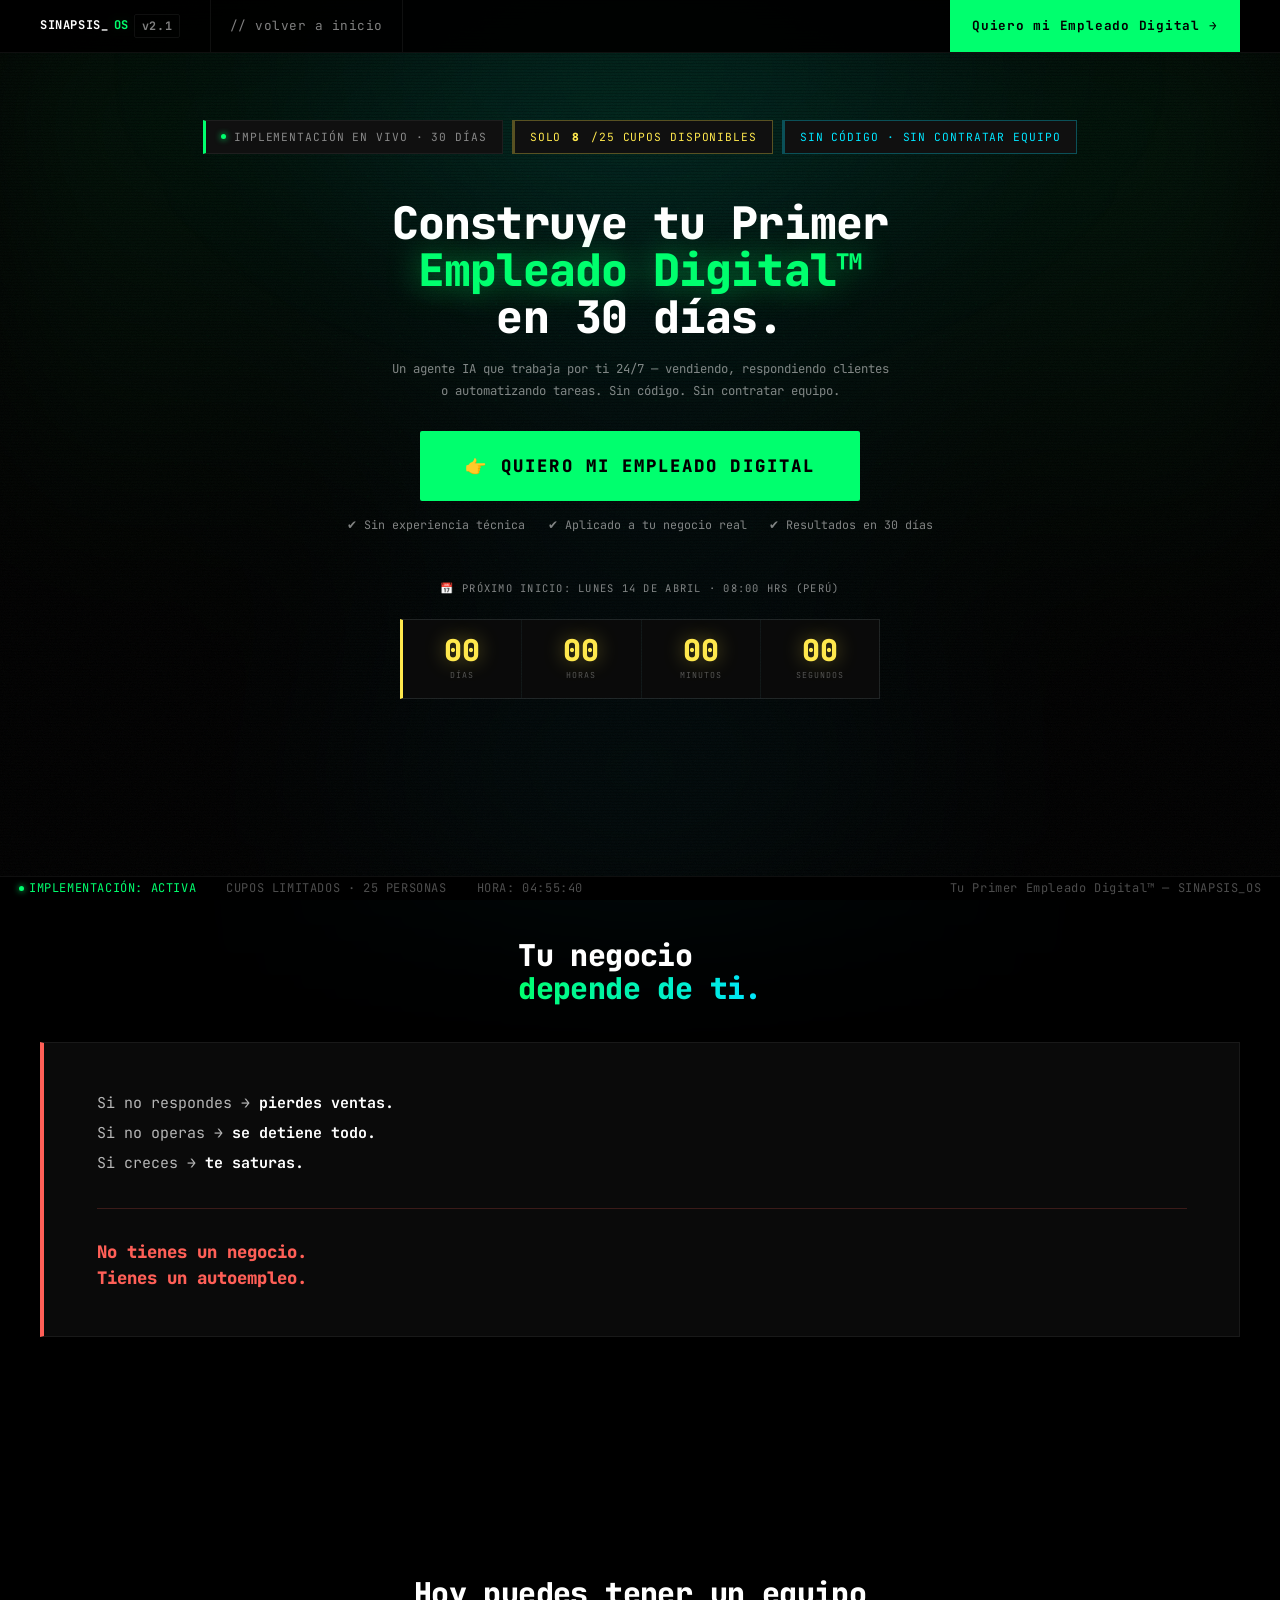
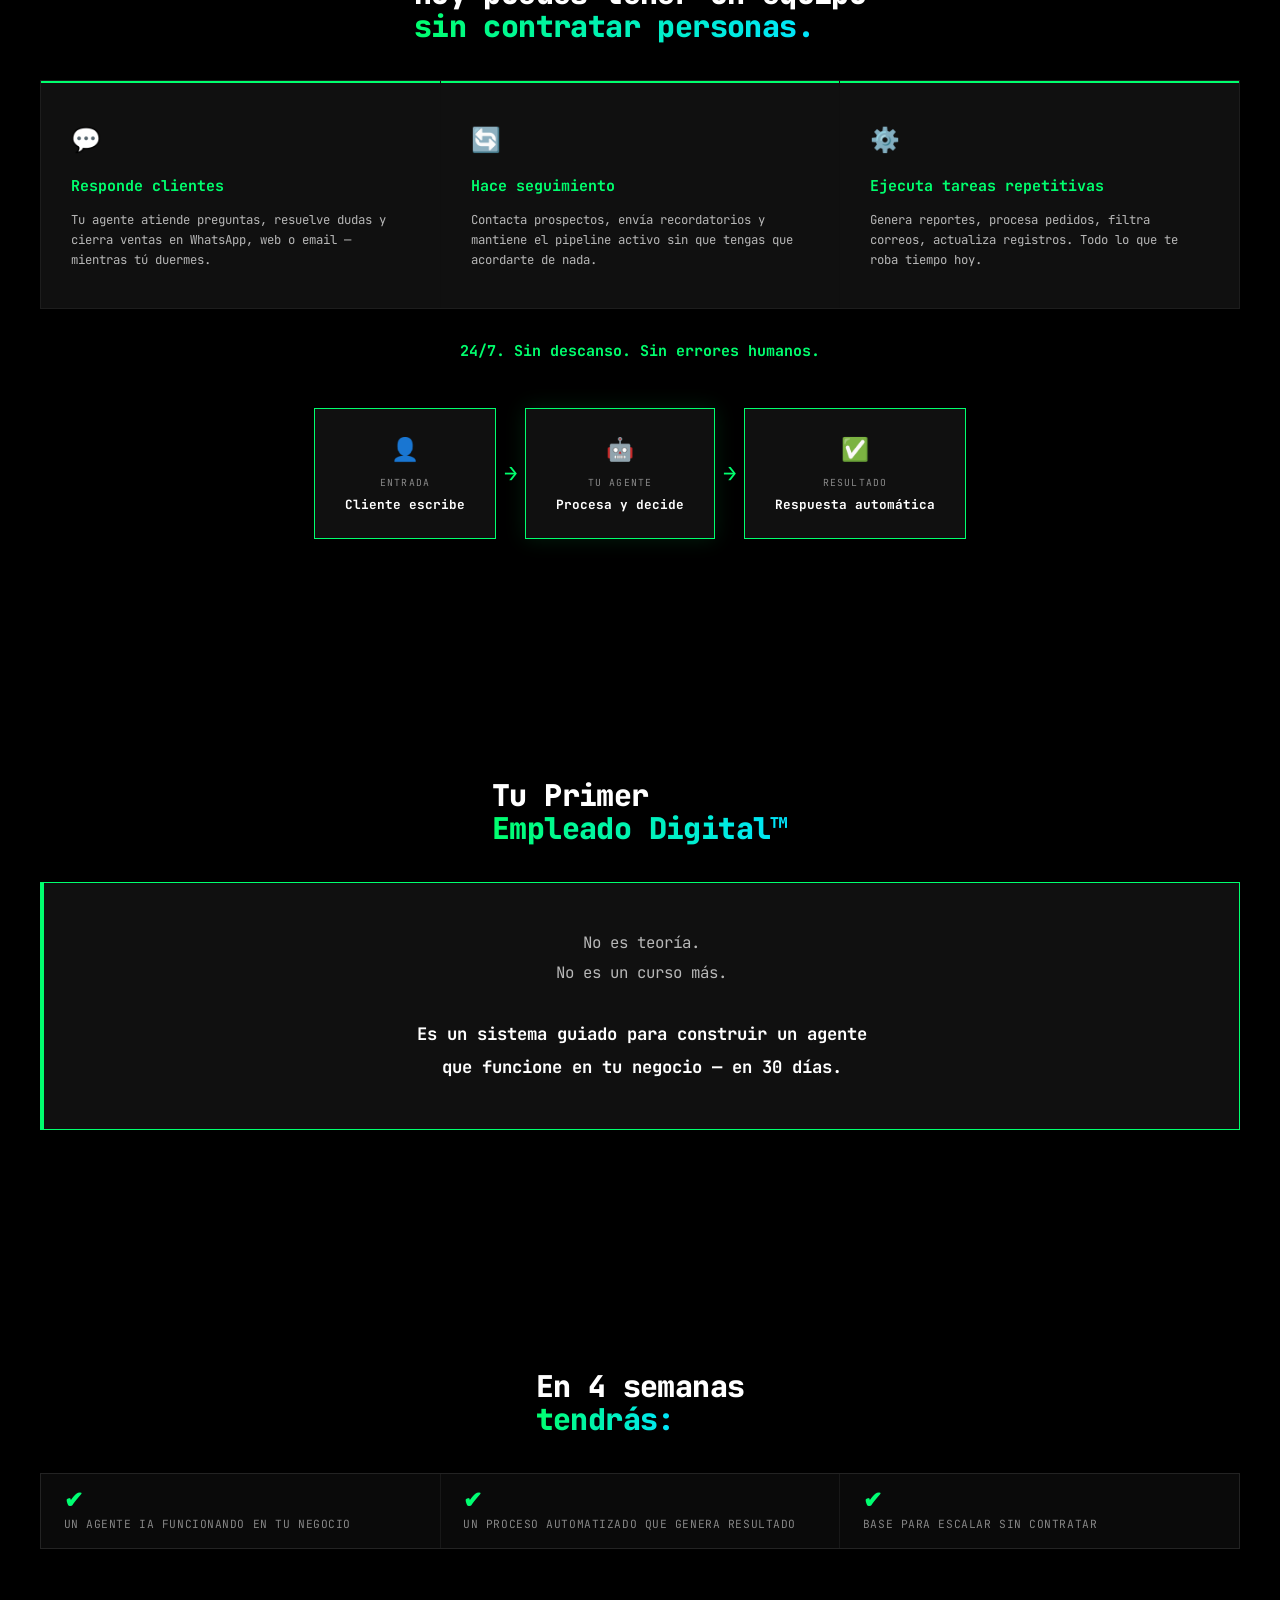
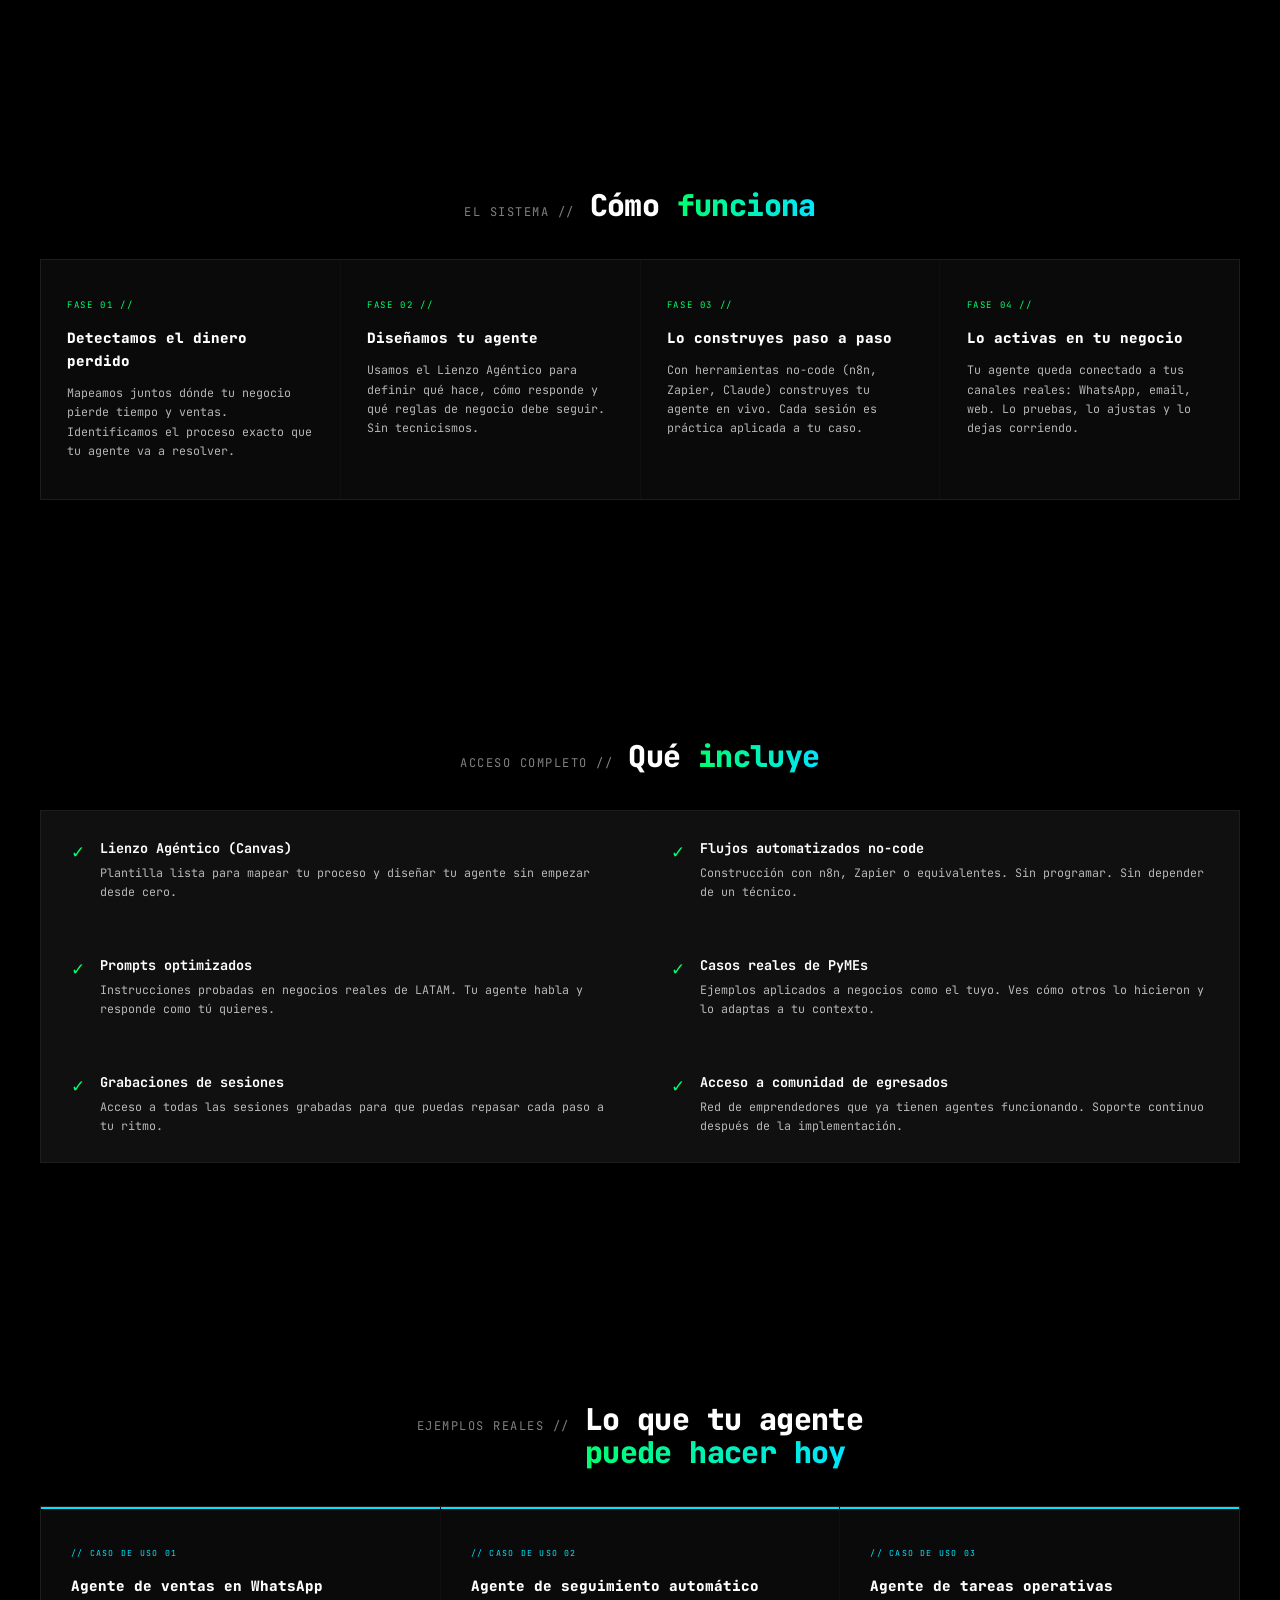
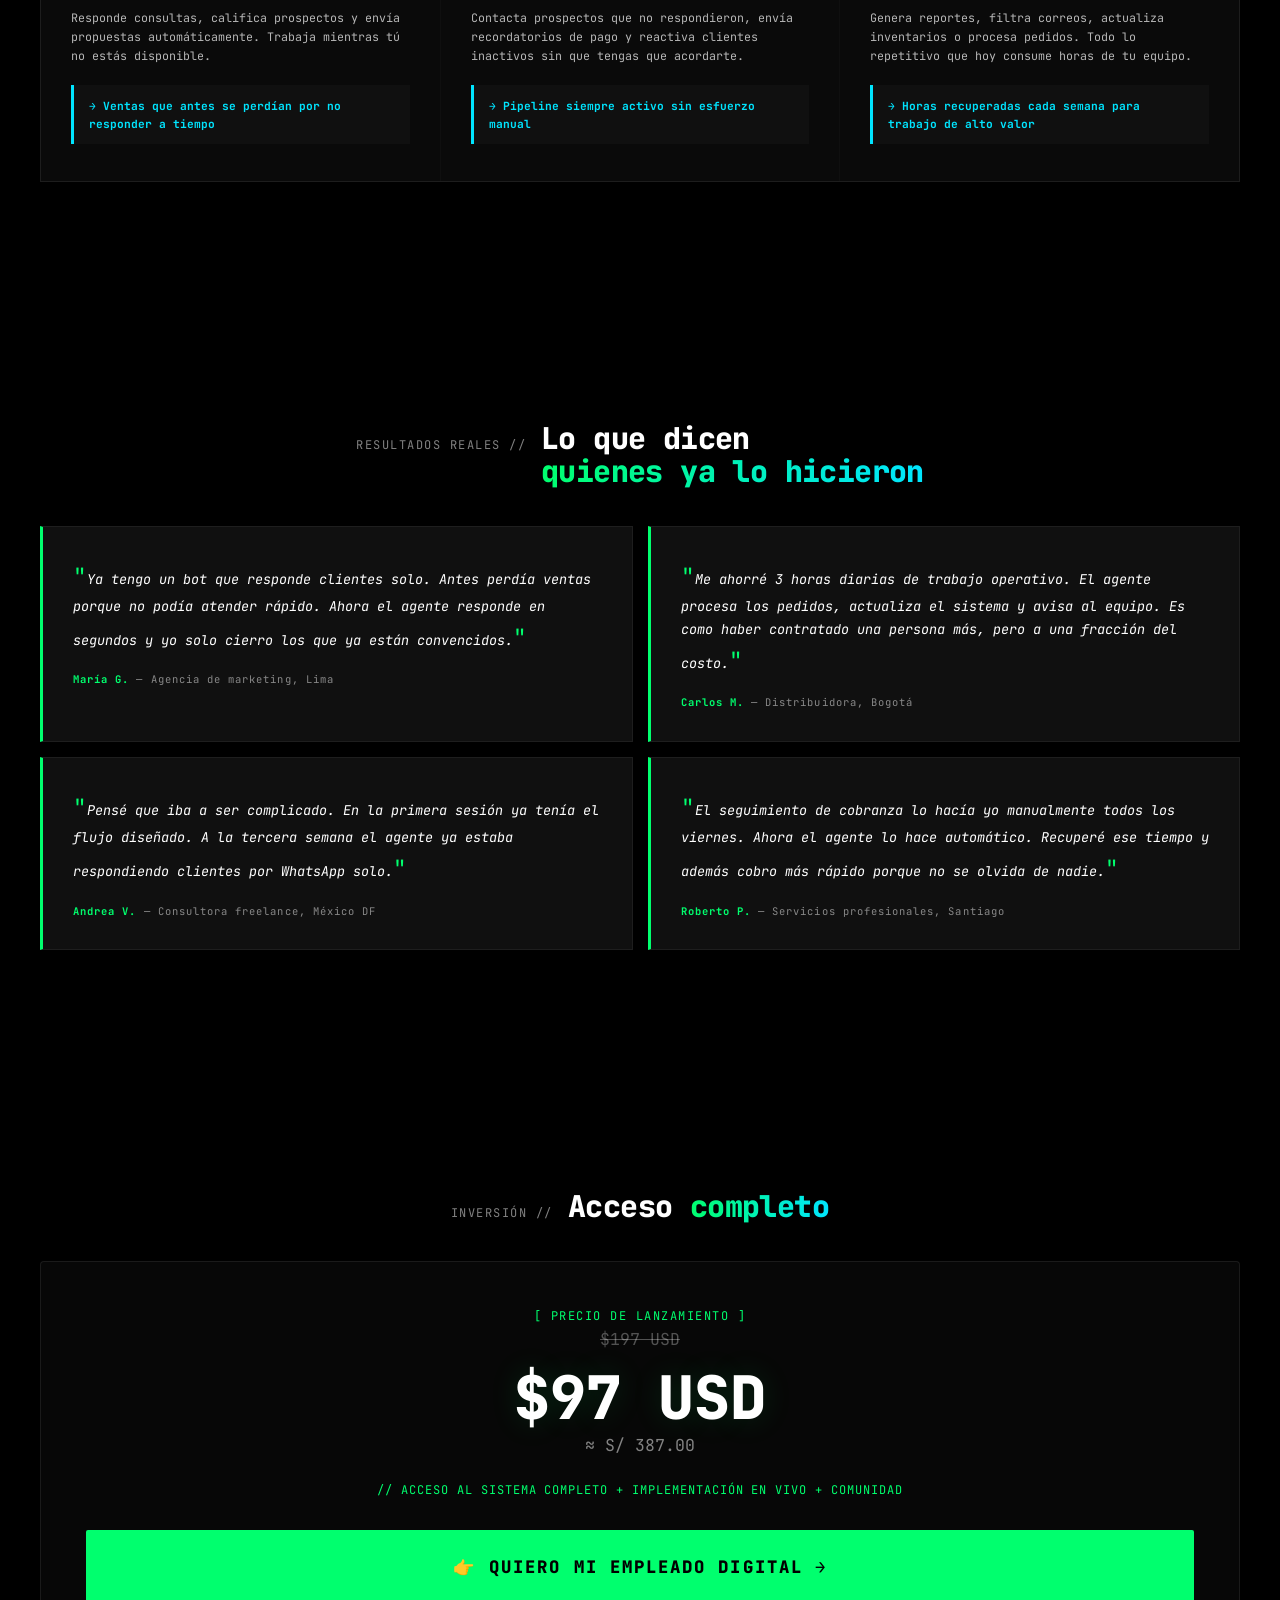
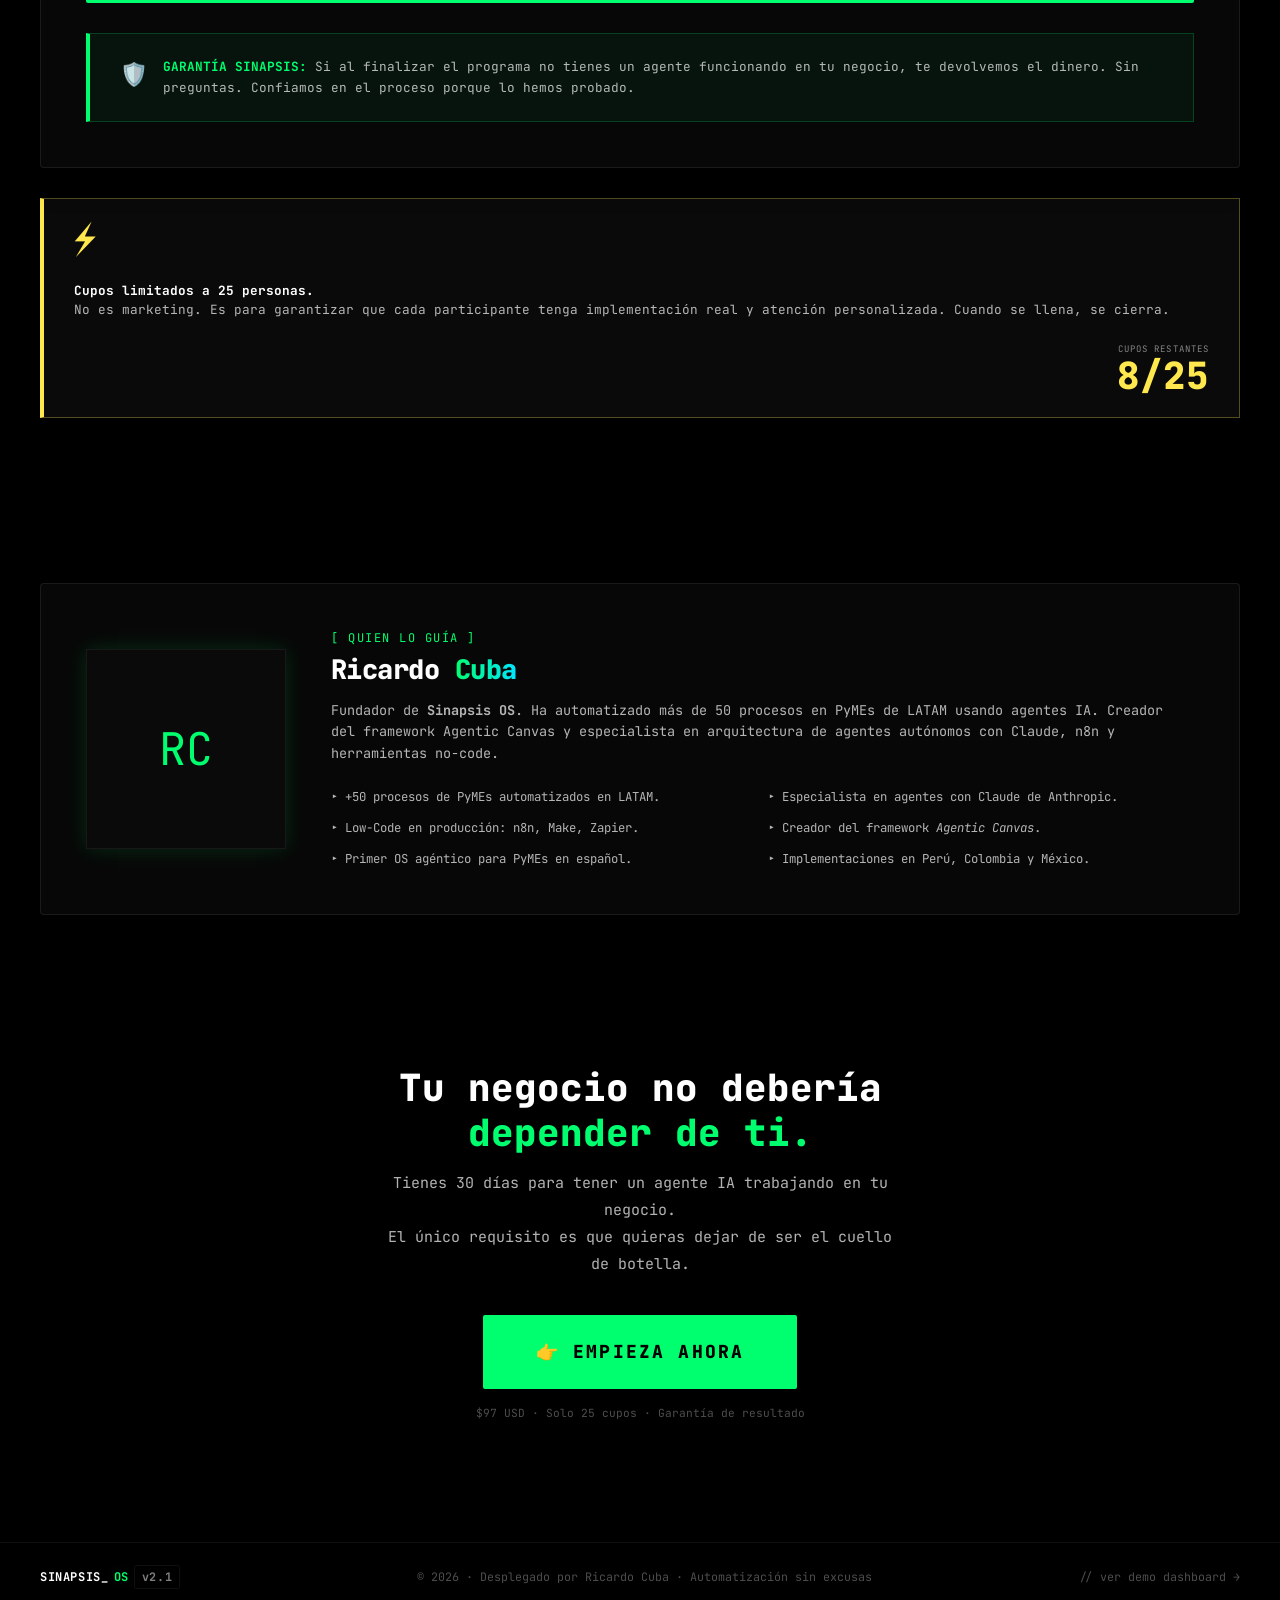
==== commit 40c1eb2e: "feat: rewrite workshop landing as conversion-focused "Tu Primer Empleado Digital™" offer - Transform" ====
--- a/frontend/workshop.html
+++ b/frontend/workshop.html
@@ -4,146 +4,192 @@
 <head>
     <meta charset="UTF-8">
     <meta name="viewport" content="width=device-width, initial-scale=1.0">
-    <title>WORKSHOP: Tu Primer Agente de IA — SINAPSIS_OS</title>
+    <title>Tu Primer Empleado Digital™ — SINAPSIS_OS</title>
     <meta name="description"
-        content="Taller intensivo de 3 horas para dueños de PyMEs. Diseña tu primer empleado digital sin programar. Cupos limitados.">
+        content="Un agente IA que trabaja por ti 24/7 — vendiendo, respondiendo clientes o automatizando tareas. Sin código. Sin contratar equipo. Resultados en 30 días.">
     <link rel="stylesheet" href="commercial.css">
     <link rel="stylesheet" href="sinapsis_ux.css">
     <style>
-        .workshop-hero {
-            padding: 8rem 0 4rem;
-            text-align: center;
-        }
-
-        .workshop-grid {
-            display: grid;
-            grid-template-columns: 1fr 1fr;
-            gap: 2rem;
-            margin-top: 4rem;
-        }
-
-        .workshop-item { background: var(--b800); border: 1px solid var(--bline); padding: 2.5rem; border-top: 2px solid var(--g); }
-        .workshop-item h3 { color: var(--g); margin-bottom: 1.25rem; font-size: 1.25rem; }
-        .workshop-item p { color: var(--w70); font-size: 0.95rem; line-height: 1.65; }
-
+        /* ── HERO ── */
+        .ws-hero { padding: 8rem 0 5rem; text-align: center; }
+
+        /* ── SECCIONES ── */
+        .ws-section { margin: 6rem 0; }
+
+        /* ── PROBLEMA ── */
+        .prob-block {
+            background: var(--b800); border: 1px solid var(--bline);
+            border-left: 4px solid #ff5f57;
+            padding: 3rem 3.5rem; margin-top: 2rem;
+        }
+        .prob-block p { color: var(--w70); font-size: 1rem; line-height: 2; margin: 0; }
+        .prob-block strong { color: var(--w); }
+        .prob-block .prob-punch {
+            margin-top: 2rem; padding-top: 2rem;
+            border-top: 1px solid rgba(255,95,87,0.2);
+            font-size: 1.15rem; font-weight: 800;
+            color: #ff5f57; line-height: 1.5;
+        }
+
+        /* ── OPORTUNIDAD ── */
+        .opp-grid {
+            display: grid; grid-template-columns: repeat(3,1fr);
+            gap: 1px; background: var(--bline);
+            border: 1px solid var(--bline); margin-top: 2rem;
+        }
+        .opp-item {
+            background: var(--b700); padding: 2.5rem 2rem;
+            border-top: 2px solid var(--g);
+        }
+        .opp-item .opp-icon { font-size: 1.6rem; margin-bottom: 1rem; }
+        .opp-item h4 { color: var(--g); font-size: 1rem; margin-bottom: 0.75rem; }
+        .opp-item p { color: var(--w70); font-size: 0.82rem; line-height: 1.65; }
+
+        /* ── FLUJO VISUAL ── */
+        .flow-diagram {
+            display: flex; align-items: center; justify-content: center;
+            gap: 0; margin-top: 2rem; flex-wrap: wrap;
+        }
+        .flow-node {
+            background: var(--b700); border: 1px solid var(--g);
+            padding: 1.5rem 2rem; text-align: center; min-width: 160px;
+        }
+        .flow-node .fn-icon { font-size: 1.5rem; margin-bottom: 0.5rem; }
+        .flow-node .fn-lbl { font-size: 0.65rem; color: var(--w50); letter-spacing: 0.12em; margin-bottom: 0.3rem; }
+        .flow-node .fn-val { font-size: 0.85rem; color: var(--w); font-weight: 700; }
+        .flow-arrow {
+            color: var(--g); font-size: 1.5rem; padding: 0 0.5rem;
+            font-weight: 800;
+        }
+
+        /* ── FASES ── */
+        .fases-grid {
+            display: grid; grid-template-columns: repeat(4,1fr);
+            gap: 1px; background: var(--bline);
+            border: 1px solid var(--bline); margin-top: 2rem;
+        }
+        .fase-item { background: var(--b800); padding: 2.5rem 1.75rem; }
+        .fase-num {
+            font-size: 0.6rem; letter-spacing: 0.18em;
+            color: var(--g); margin-bottom: 1rem;
+        }
+        .fase-item h4 { color: var(--w); font-size: 0.95rem; font-weight: 800; margin-bottom: 0.75rem; }
+        .fase-item p { color: var(--w70); font-size: 0.78rem; line-height: 1.65; }
+
+        /* ── QUÉ INCLUYE ── */
+        .include-list {
+            display: grid; grid-template-columns: 1fr 1fr;
+            gap: 1px; background: var(--bline);
+            border: 1px solid var(--bline); margin-top: 2rem;
+        }
+        .include-item {
+            background: var(--b700); padding: 1.75rem 2rem;
+            display: flex; gap: 1rem; align-items: flex-start;
+        }
+        .include-check { color: var(--g); font-size: 1.1rem; flex-shrink: 0; margin-top: 0.1rem; }
+        .include-item h5 { color: var(--w); font-size: 0.9rem; font-weight: 700; margin-bottom: 0.3rem; }
+        .include-item p { color: var(--w70); font-size: 0.78rem; line-height: 1.6; margin: 0; }
+
+        /* ── CASOS DE USO ── */
+        .casos-grid {
+            display: grid; grid-template-columns: repeat(3,1fr);
+            gap: 1px; background: var(--bline);
+            border: 1px solid var(--bline); margin-top: 2rem;
+        }
+        .caso-item {
+            background: var(--b800); padding: 2.5rem 2rem;
+            border-top: 2px solid var(--c);
+        }
+        .caso-item .caso-type {
+            font-size: 0.55rem; letter-spacing: 0.15em;
+            color: var(--c); margin-bottom: 1rem;
+        }
+        .caso-item h4 { color: var(--w); font-size: 0.95rem; font-weight: 800; margin-bottom: 0.75rem; }
+        .caso-item p { color: var(--w70); font-size: 0.78rem; line-height: 1.65; }
+        .caso-result {
+            margin-top: 1.25rem; padding: 0.75rem 1rem;
+            background: var(--b700); border-left: 3px solid var(--c);
+            font-size: 0.75rem; color: var(--c); font-weight: 700;
+        }
+
+        /* ── TESTIMONIOS ── */
+        .testi-grid {
+            display: grid; grid-template-columns: 1fr 1fr;
+            gap: 1rem; margin-top: 2rem;
+        }
+        .testi-item {
+            background: var(--b700); border: 1px solid var(--bline);
+            border-left: 3px solid var(--g); padding: 2rem;
+        }
+        .testi-quote { color: var(--w); font-size: 0.9rem; line-height: 1.7; margin-bottom: 1rem; font-style: italic; }
+        .testi-quote::before { content: '"'; color: var(--g); font-size: 1.5rem; font-style: normal; }
+        .testi-quote::after { content: '"'; color: var(--g); font-size: 1.5rem; font-style: normal; }
+        .testi-author { font-size: 0.7rem; color: var(--w50); letter-spacing: 0.1em; }
+        .testi-author strong { color: var(--g); }
+
+        /* ── PRECIO ── */
         .price-box {
-            background: var(--b700);
-            border: 1px solid var(--g);
-            padding: 2.5rem;
-            text-align: center;
-            margin-top: 3rem;
-            position: relative;
-            overflow: hidden;
-        }
-
+            background: var(--b700); border: 1px solid var(--g);
+            padding: 3rem; text-align: center;
+            position: relative; overflow: hidden; margin-top: 2rem;
+        }
         .price-box::before {
-            content: 'OFERTA LIMITADA';
-            position: absolute;
-            top: 1rem;
-            right: -2rem;
-            background: var(--g);
-            color: var(--black);
-            font-size: 0.8rem;
-            font-weight: 800;
-            padding: 0.35rem 3rem;
-            transform: rotate(45deg);
-        }
-
-        .price-tag {
-            font-size: 3rem;
-            font-weight: 800;
-            color: var(--w);
-            margin: 1rem 0;
-        }
-
-        .price-sub {
-            font-size: 0.85rem;
-            color: var(--g);
-            letter-spacing: 0.08em;
-            margin-bottom: 2rem;
-        }
-
-        .bonus-alert {
-            background: var(--g-dk);
-            border-left: 3px solid var(--g);
-            padding: 1rem;
-            margin-top: 2rem;
-            text-align: left;
-        }
-
-        .bonus-alert strong {
-            color: var(--g);
-        }
-
-        /* COUNTDOWN */
+            content: 'CUPOS LIMITADOS';
+            position: absolute; top: 1rem; right: -2rem;
+            background: var(--g); color: var(--black);
+            font-size: 0.8rem; font-weight: 800;
+            padding: 0.35rem 3rem; transform: rotate(45deg);
+        }
+
+        /* ── COUNTDOWN ── */
         .countdown-bar {
             display: flex; gap: 1px; background: var(--bline);
             border: 1px solid var(--bline); border-left: 3px solid var(--y);
-            margin: 1.5rem auto 0; max-width: 520px;
-        }
-        .cd-unit {
-            flex: 1; background: var(--b800); padding: 1rem 0.5rem;
-            text-align: center;
-        }
+            margin: 1.5rem auto 0; max-width: 480px;
+        }
+        .cd-unit { flex: 1; background: var(--b800); padding: 1rem 0.5rem; text-align: center; }
         .cd-num {
             font-size: 2rem; font-weight: 800; color: var(--y);
             line-height: 1; display: block;
             text-shadow: 0 0 20px rgba(255,232,77,0.4);
         }
-        .cd-lbl {
-            font-size: 0.55rem; letter-spacing: 0.12em;
-            color: var(--w30); margin-top: 0.3rem; display: block;
-        }
-
-        /* DRILL DOWN PASOS */
-        .step-item {
-            background: var(--b800); border: 1px solid var(--bline);
-            border-top: 2px solid var(--g); margin-bottom: 1px;
-            cursor: pointer; transition: background 0.2s;
-        }
-        .step-header {
-            display: flex; justify-content: space-between; align-items: center;
-            padding: 1.5rem 2rem;
-        }
-        .step-header h3 { color: var(--g); font-size: 1.05rem; margin: 0; }
-        .step-toggle {
-            font-size: 0.7rem; color: var(--g); letter-spacing: 0.1em;
-            transition: transform 0.3s; display: inline-block;
-        }
-        .step-item.open .step-toggle { transform: rotate(45deg); }
-        .step-body {
-            display: none; padding: 0 2rem 1.75rem;
-            border-top: 1px solid var(--bline);
-        }
-        .step-item.open .step-body { display: block; }
-        .step-body p { color: var(--w70); font-size: 0.82rem; line-height: 1.75; margin-bottom: 1rem; }
-        .step-detail {
-            display: grid; grid-template-columns: 1fr 1fr; gap: 1px;
-            background: var(--bline); border: 1px solid var(--bline); margin-top: 1rem;
-        }
-        .sd-item { background: var(--b700); padding: 1rem 1.25rem; }
-        .sd-label { font-size: 0.55rem; color: var(--g); letter-spacing: 0.12em; margin-bottom: 0.4rem; }
-        .sd-label::before { content: '// '; color: var(--w30); }
-        .sd-val { font-size: 0.75rem; color: var(--w70); line-height: 1.6; }
-
-        @media(max-width: 900px) {
-            .workshop-grid {
-                grid-template-columns: 1fr;
-            }
-            .hero-stats {
-                grid-template-columns: 1fr 1fr;
-                gap: 1rem;
-            }
-            .prob-grid {
-                grid-template-columns: 1fr !important;
-            }
-            .facilitador-box {
-                grid-template-columns: 1fr !important;
-                text-align: center !important;
-            }
-            .facilitador-img {
-                margin: 0 auto;
-            }
+        .cd-lbl { font-size: 0.55rem; letter-spacing: 0.12em; color: var(--w30); margin-top: 0.3rem; display: block; }
+
+        /* ── URGENCIA ── */
+        .urgencia-bar {
+            background: var(--b800); border: 1px solid rgba(255,232,77,0.3);
+            border-left: 4px solid var(--y); padding: 1.5rem 2rem;
+            display: flex; align-items: center; gap: 1.5rem; margin-top: 2rem;
+            flex-wrap: wrap;
+        }
+        .urgencia-bar .u-num { font-size: 2.5rem; font-weight: 800; color: var(--y); line-height: 1; }
+        .urgencia-bar .u-text { font-size: 0.85rem; color: var(--w70); line-height: 1.5; }
+        .urgencia-bar .u-text strong { color: var(--w); }
+
+        /* ── CTA FINAL ── */
+        .cta-final {
+            text-align: center; padding: 6rem 0 8rem;
+        }
+        .cta-final h2 {
+            font-size: 2.5rem; font-weight: 800; color: var(--w);
+            margin-bottom: 1rem; line-height: 1.2;
+        }
+        .cta-final h2 em { color: var(--g); font-style: normal; }
+
+        /* ── GARANTÍA ── */
+        .garantia {
+            background: var(--g-dk); border: 1px solid rgba(0,255,110,0.2);
+            border-left: 4px solid var(--g); padding: 1.5rem 2rem;
+            margin-top: 2rem; display: flex; gap: 1rem; align-items: flex-start;
+        }
+        .garantia .g-icon { font-size: 1.5rem; flex-shrink: 0; }
+        .garantia p { color: var(--w70); font-size: 0.85rem; line-height: 1.65; margin: 0; }
+        .garantia strong { color: var(--g); }
+
+        @media(max-width:900px) {
+            .opp-grid, .fases-grid, .casos-grid { grid-template-columns: 1fr; }
+            .include-list, .testi-grid { grid-template-columns: 1fr; }
+            .flow-diagram { flex-direction: column; }
             h1 { font-size: 2.2rem; }
         }
     </style>
@@ -161,39 +207,53 @@
             <div class="nav-links">
                 <a href="index.html" class="nav-link">// volver a inicio</a>
             </div>
-            <a href="https://t.me/SinapsisAgente_bot" class="nav-cta">Asegurar Cupo via Telegram →</a>
+            <a href="https://t.me/SinapsisAgente_bot?start=empleado" class="nav-cta">Quiero mi Empleado Digital →</a>
         </div>
     </nav>
 
     <main class="container">
-        <section class="workshop-hero">
+
+        <!-- ══════════════════════════════════════
+             HERO
+        ══════════════════════════════════════ -->
+        <section class="ws-hero">
             <div style="display: flex; flex-wrap: wrap; gap: 0.6rem; justify-content: center; margin-bottom: 1.5rem;">
                 <div class="hero-badge" style="display:inline-flex;">
                     <span class="ping"></span>
-                    EN LÍNEA · 3 HORAS EN VIVO
+                    IMPLEMENTACIÓN EN VIVO · 30 DÍAS
                 </div>
                 <div class="hero-badge" style="display:inline-flex; border-color:rgba(255,232,77,0.3); color:var(--y);">
-                    SOLO <span id="slots-left" style="font-weight:800; margin: 0 0.3em;">6</span>/20 CUPOS · PRECIO ESPECIAL HASTA EL 10 DE ABRIL
+                    SOLO <span id="slots-left" style="font-weight:800; margin: 0 0.3em;">8</span>/25 CUPOS DISPONIBLES
                 </div>
                 <div class="hero-badge" style="display:inline-flex; border-color:rgba(0,229,255,0.3); color:var(--c);">
-                    DISEÑADO PARA DUEÑOS DE PYMES EN LATAM
-                </div>
-            </div>
+                    SIN CÓDIGO · SIN CONTRATAR EQUIPO
+                </div>
+            </div>
+
             <h1>
-                <span class="glitch-text" data-text="Workshop Online:">Workshop Online:</span><br>
-                Diseña tu Primer<br>
-                <em id="tw-niche">Empleado Digital</em><br>
-                en 3 Horas.
+                Construye tu Primer<br>
+                <em>Empleado Digital™</em><br>
+                en 30 días.
             </h1>
-            <p class="hero-sub" style="margin: 0 auto 1rem;">
-                Pasa de ser el cuello de botella a tener un Agente de IA trabajando por ti todos los días —
-                sin escribir una sola línea de código.
+            <p class="hero-sub" style="margin: 0 auto 2rem;">
+                Un agente IA que trabaja por ti 24/7 — vendiendo, respondiendo clientes<br>
+                o automatizando tareas. Sin código. Sin contratar equipo.
             </p>
 
-            <!-- FECHA + COUNTDOWN -->
-            <div style="margin: 0.5rem auto 2rem; text-align: center;">
+            <a href="https://t.me/SinapsisAgente_bot?start=empleado" class="btn btn-premium"
+                style="font-size: 1.15rem; padding: 1.4rem 3rem; display: inline-flex; gap: 0.5rem;">
+                👉 Quiero mi Empleado Digital
+            </a>
+            <div style="margin-top: 1rem; display: flex; gap: 1.5rem; justify-content: center; flex-wrap: wrap;">
+                <span style="font-size: 0.78rem; color: var(--w50);">✔ Sin experiencia técnica</span>
+                <span style="font-size: 0.78rem; color: var(--w50);">✔ Aplicado a tu negocio real</span>
+                <span style="font-size: 0.78rem; color: var(--w50);">✔ Resultados en 30 días</span>
+            </div>
+
+            <!-- COUNTDOWN -->
+            <div style="margin: 3rem auto 0; text-align: center;">
                 <div style="font-size: 0.7rem; color: var(--w50); letter-spacing: 0.12em; margin-bottom: 0.5rem;">
-                    <span style="color: var(--y);">📅</span> LUNES 14 DE ABRIL · 08:00 HRS (HORA PERÚ)
+                    <span style="color: var(--y);">📅</span> PRÓXIMO INICIO: LUNES 14 DE ABRIL · 08:00 HRS (PERÚ)
                 </div>
                 <div class="countdown-bar rv" id="countdown-bar">
                     <div class="cd-unit"><span class="cd-num" id="cd-dias">--</span><span class="cd-lbl">DÍAS</span></div>
@@ -202,226 +262,351 @@
                     <div class="cd-unit"><span class="cd-num" id="cd-seg">--</span><span class="cd-lbl">SEGUNDOS</span></div>
                 </div>
             </div>
-
-            <div class="method-grid" style="margin-top: 3rem;">
-                <div class="m-step glass-card scan-line-card rv">
-                    <div class="m-week">PASO 01 //</div>
-                    <h4>Auditoría Lógica</h4>
-                    <p>Usa el Lienzo Agéntico para mapear tu proceso más doloroso y convertirlo en pasos que una IA pueda ejecutar con precisión.</p>
-                </div>
-                <div class="m-step glass-card scan-line-card rv d1">
-                    <div class="m-week">PASO 02 //</div>
-                    <h4>Laboratorio de IA</h4>
-                    <p>Importa una arquitectura de instrucciones real. Ejecuta y mira cómo la IA razona y entrega resultados bajo tus propias reglas de negocio.</p>
-                </div>
-                <div class="m-step glass-card scan-line-card rv d2">
-                    <div class="m-week">PASO 03 //</div>
-                    <h4>El Efecto Retorno</h4>
-                    <p>Calcularemos cuántas horas y dinero recuperas al mes. Saldrás con un plan de implementación listo para tu empresa.</p>
-                </div>
-                <div class="m-step glass-card scan-line-card rv d3">
-                    <div class="m-week">PASO 04 //</div>
-                    <h4>Certificación</h4>
-                    <p>Obtén tu certificación digital de "Rediseño de Procesos con IA" avalada por Sinapsis OS para tu perfil profesional.</p>
-                </div>
-            </div>
-
-            <div class="price-box glass-card rv">
-                <div class="s-num" style="color:var(--g);">[ PRECIO ESPECIAL DE LANZAMIENTO ]</div>
-                <div style="font-size: 1.1rem; text-decoration: line-through; margin-bottom: -0.5rem; color: var(--w30);">$157 USD / S/ 597.00</div>
-                <div class="price-tag" style="display: flex; flex-direction: column; align-items: center; gap: 0.2rem; margin: 1.5rem 0;">
-                    <span style="font-size: 3.5rem; line-height: 1; color: var(--w); font-weight: 800; text-shadow: 0 0 30px var(--g-gl);">$97 USD</span>
-                    <span style="font-size: 1.25rem; font-weight: 400; color: var(--w50);">≈ S/ 387.00</span>
-                </div>
-                <p class="price-sub" style="color: var(--g); opacity: 0.8;">// SOLO 20 CUPOS (HASTA EL 10 DE ABRIL)</p>
-                
-                <a href="https://t.me/SinapsisAgente_bot?start=workshop" class="btn btn-premium btn-full"
-                    style="font-size: 1.1rem; padding: 1.4rem;">
-                    QUIERO DISEÑAR MI EMPLEADO DIGITAL →
+        </section>
+
+        <!-- ══════════════════════════════════════
+             PROBLEMA
+        ══════════════════════════════════════ -->
+        <section class="ws-section rv">
+            <div class="s-hdr" style="justify-content:center;">
+                <h2 class="s-title">Tu negocio<br><em>depende de ti.</em></h2>
+            </div>
+            <div class="prob-block">
+                <p>
+                    Si no respondes → <strong>pierdes ventas.</strong><br>
+                    Si no operas → <strong>se detiene todo.</strong><br>
+                    Si creces → <strong>te saturas.</strong>
+                </p>
+                <div class="prob-punch">
+                    No tienes un negocio.<br>
+                    Tienes un autoempleo.
+                </div>
+            </div>
+        </section>
+
+        <!-- ══════════════════════════════════════
+             OPORTUNIDAD
+        ══════════════════════════════════════ -->
+        <section class="ws-section rv">
+            <div class="s-hdr" style="justify-content:center;">
+                <h2 class="s-title">Hoy puedes tener un equipo<br><em>sin contratar personas.</em></h2>
+            </div>
+            <div class="opp-grid">
+                <div class="opp-item">
+                    <div class="opp-icon">💬</div>
+                    <h4>Responde clientes</h4>
+                    <p>Tu agente atiende preguntas, resuelve dudas y cierra ventas en WhatsApp, web o email — mientras tú duermes.</p>
+                </div>
+                <div class="opp-item">
+                    <div class="opp-icon">🔄</div>
+                    <h4>Hace seguimiento</h4>
+                    <p>Contacta prospectos, envía recordatorios y mantiene el pipeline activo sin que tengas que acordarte de nada.</p>
+                </div>
+                <div class="opp-item">
+                    <div class="opp-icon">⚙️</div>
+                    <h4>Ejecuta tareas repetitivas</h4>
+                    <p>Genera reportes, procesa pedidos, filtra correos, actualiza registros. Todo lo que te roba tiempo hoy.</p>
+                </div>
+            </div>
+            <p style="text-align:center; margin-top: 2rem; font-size: 1rem; color: var(--g); font-weight: 700;">
+                24/7. Sin descanso. Sin errores humanos.
+            </p>
+
+            <!-- FLUJO VISUAL -->
+            <div class="flow-diagram rv" style="margin-top: 3rem;">
+                <div class="flow-node">
+                    <div class="fn-icon">👤</div>
+                    <div class="fn-lbl">ENTRADA</div>
+                    <div class="fn-val">Cliente escribe</div>
+                </div>
+                <div class="flow-arrow">→</div>
+                <div class="flow-node" style="border-color: var(--g); box-shadow: 0 0 20px rgba(0,255,110,0.12);">
+                    <div class="fn-icon">🤖</div>
+                    <div class="fn-lbl">TU AGENTE</div>
+                    <div class="fn-val">Procesa y decide</div>
+                </div>
+                <div class="flow-arrow">→</div>
+                <div class="flow-node">
+                    <div class="fn-icon">✅</div>
+                    <div class="fn-lbl">RESULTADO</div>
+                    <div class="fn-val">Respuesta automática</div>
+                </div>
+            </div>
+        </section>
+
+        <!-- ══════════════════════════════════════
+             SOLUCIÓN
+        ══════════════════════════════════════ -->
+        <section class="ws-section rv">
+            <div class="s-hdr" style="justify-content:center;">
+                <h2 class="s-title">Tu Primer<br><em>Empleado Digital™</em></h2>
+            </div>
+            <div style="background: var(--b700); border: 1px solid var(--g); border-left: 4px solid var(--g); padding: 3rem 3.5rem; margin-top: 2rem; text-align: center;">
+                <p style="font-size: 1.05rem; color: var(--w70); line-height: 1.9; max-width: 620px; margin: 0 auto;">
+                    No es teoría.<br>
+                    No es un curso más.<br><br>
+                    <strong style="color: var(--w); font-size: 1.15rem;">Es un sistema guiado para construir un agente<br>que funcione en tu negocio — en 30 días.</strong>
+                </p>
+            </div>
+        </section>
+
+        <!-- ══════════════════════════════════════
+             RESULTADOS
+        ══════════════════════════════════════ -->
+        <section class="ws-section rv">
+            <div class="s-hdr" style="justify-content:center;">
+                <h2 class="s-title">En 4 semanas<br><em>tendrás:</em></h2>
+            </div>
+            <div class="hero-stats" style="margin-top: 2rem; border-color: var(--bline-h);">
+                <div class="h-stat">
+                    <div class="h-stat-num">✔</div>
+                    <div class="h-stat-lbl">UN AGENTE IA FUNCIONANDO EN TU NEGOCIO</div>
+                </div>
+                <div class="h-stat">
+                    <div class="h-stat-num">✔</div>
+                    <div class="h-stat-lbl">UN PROCESO AUTOMATIZADO QUE GENERA RESULTADO</div>
+                </div>
+                <div class="h-stat">
+                    <div class="h-stat-num">✔</div>
+                    <div class="h-stat-lbl">BASE PARA ESCALAR SIN CONTRATAR</div>
+                </div>
+            </div>
+        </section>
+
+        <!-- ══════════════════════════════════════
+             CÓMO FUNCIONA
+        ══════════════════════════════════════ -->
+        <section class="ws-section rv">
+            <div class="s-hdr" style="justify-content:center;">
+                <span class="s-num">EL SISTEMA //</span>
+                <h2 class="s-title">Cómo <em>funciona</em></h2>
+            </div>
+            <div class="fases-grid">
+                <div class="fase-item">
+                    <div class="fase-num">FASE 01 //</div>
+                    <h4>Detectamos el dinero perdido</h4>
+                    <p>Mapeamos juntos dónde tu negocio pierde tiempo y ventas. Identificamos el proceso exacto que tu agente va a resolver.</p>
+                </div>
+                <div class="fase-item">
+                    <div class="fase-num">FASE 02 //</div>
+                    <h4>Diseñamos tu agente</h4>
+                    <p>Usamos el Lienzo Agéntico para definir qué hace, cómo responde y qué reglas de negocio debe seguir. Sin tecnicismos.</p>
+                </div>
+                <div class="fase-item">
+                    <div class="fase-num">FASE 03 //</div>
+                    <h4>Lo construyes paso a paso</h4>
+                    <p>Con herramientas no-code (n8n, Zapier, Claude) construyes tu agente en vivo. Cada sesión es práctica aplicada a tu caso.</p>
+                </div>
+                <div class="fase-item">
+                    <div class="fase-num">FASE 04 //</div>
+                    <h4>Lo activas en tu negocio</h4>
+                    <p>Tu agente queda conectado a tus canales reales: WhatsApp, email, web. Lo pruebas, lo ajustas y lo dejas corriendo.</p>
+                </div>
+            </div>
+        </section>
+
+        <!-- ══════════════════════════════════════
+             QUÉ INCLUYE
+        ══════════════════════════════════════ -->
+        <section class="ws-section rv">
+            <div class="s-hdr" style="justify-content:center;">
+                <span class="s-num">ACCESO COMPLETO //</span>
+                <h2 class="s-title">Qué <em>incluye</em></h2>
+            </div>
+            <div class="include-list">
+                <div class="include-item">
+                    <span class="include-check">✓</span>
+                    <div>
+                        <h5>Lienzo Agéntico (Canvas)</h5>
+                        <p>Plantilla lista para mapear tu proceso y diseñar tu agente sin empezar desde cero.</p>
+                    </div>
+                </div>
+                <div class="include-item">
+                    <span class="include-check">✓</span>
+                    <div>
+                        <h5>Flujos automatizados no-code</h5>
+                        <p>Construcción con n8n, Zapier o equivalentes. Sin programar. Sin depender de un técnico.</p>
+                    </div>
+                </div>
+                <div class="include-item">
+                    <span class="include-check">✓</span>
+                    <div>
+                        <h5>Prompts optimizados</h5>
+                        <p>Instrucciones probadas en negocios reales de LATAM. Tu agente habla y responde como tú quieres.</p>
+                    </div>
+                </div>
+                <div class="include-item">
+                    <span class="include-check">✓</span>
+                    <div>
+                        <h5>Casos reales de PyMEs</h5>
+                        <p>Ejemplos aplicados a negocios como el tuyo. Ves cómo otros lo hicieron y lo adaptas a tu contexto.</p>
+                    </div>
+                </div>
+                <div class="include-item">
+                    <span class="include-check">✓</span>
+                    <div>
+                        <h5>Grabaciones de sesiones</h5>
+                        <p>Acceso a todas las sesiones grabadas para que puedas repasar cada paso a tu ritmo.</p>
+                    </div>
+                </div>
+                <div class="include-item">
+                    <span class="include-check">✓</span>
+                    <div>
+                        <h5>Acceso a comunidad de egresados</h5>
+                        <p>Red de emprendedores que ya tienen agentes funcionando. Soporte continuo después de la implementación.</p>
+                    </div>
+                </div>
+            </div>
+        </section>
+
+        <!-- ══════════════════════════════════════
+             CASOS DE USO
+        ══════════════════════════════════════ -->
+        <section class="ws-section rv">
+            <div class="s-hdr" style="justify-content:center;">
+                <span class="s-num">EJEMPLOS REALES //</span>
+                <h2 class="s-title">Lo que tu agente<br><em>puede hacer hoy</em></h2>
+            </div>
+            <div class="casos-grid">
+                <div class="caso-item">
+                    <div class="caso-type">// CASO DE USO 01</div>
+                    <h4>Agente de ventas en WhatsApp</h4>
+                    <p>Responde consultas, califica prospectos y envía propuestas automáticamente. Trabaja mientras tú no estás disponible.</p>
+                    <div class="caso-result">→ Ventas que antes se perdían por no responder a tiempo</div>
+                </div>
+                <div class="caso-item">
+                    <div class="caso-type">// CASO DE USO 02</div>
+                    <h4>Agente de seguimiento automático</h4>
+                    <p>Contacta prospectos que no respondieron, envía recordatorios de pago y reactiva clientes inactivos sin que tengas que acordarte.</p>
+                    <div class="caso-result">→ Pipeline siempre activo sin esfuerzo manual</div>
+                </div>
+                <div class="caso-item">
+                    <div class="caso-type">// CASO DE USO 03</div>
+                    <h4>Agente de tareas operativas</h4>
+                    <p>Genera reportes, filtra correos, actualiza inventarios o procesa pedidos. Todo lo repetitivo que hoy consume horas de tu equipo.</p>
+                    <div class="caso-result">→ Horas recuperadas cada semana para trabajo de alto valor</div>
+                </div>
+            </div>
+        </section>
+
+        <!-- ══════════════════════════════════════
+             TESTIMONIOS
+        ══════════════════════════════════════ -->
+        <section class="ws-section rv">
+            <div class="s-hdr" style="justify-content:center;">
+                <span class="s-num">RESULTADOS REALES //</span>
+                <h2 class="s-title">Lo que dicen<br><em>quienes ya lo hicieron</em></h2>
+            </div>
+            <div class="testi-grid">
+                <div class="testi-item">
+                    <p class="testi-quote">Ya tengo un bot que responde clientes solo. Antes perdía ventas porque no podía atender rápido. Ahora el agente responde en segundos y yo solo cierro los que ya están convencidos.</p>
+                    <div class="testi-author"><strong>María G.</strong> — Agencia de marketing, Lima</div>
+                </div>
+                <div class="testi-item">
+                    <p class="testi-quote">Me ahorré 3 horas diarias de trabajo operativo. El agente procesa los pedidos, actualiza el sistema y avisa al equipo. Es como haber contratado una persona más, pero a una fracción del costo.</p>
+                    <div class="testi-author"><strong>Carlos M.</strong> — Distribuidora, Bogotá</div>
+                </div>
+                <div class="testi-item">
+                    <p class="testi-quote">Pensé que iba a ser complicado. En la primera sesión ya tenía el flujo diseñado. A la tercera semana el agente ya estaba respondiendo clientes por WhatsApp solo.</p>
+                    <div class="testi-author"><strong>Andrea V.</strong> — Consultora freelance, México DF</div>
+                </div>
+                <div class="testi-item">
+                    <p class="testi-quote">El seguimiento de cobranza lo hacía yo manualmente todos los viernes. Ahora el agente lo hace automático. Recuperé ese tiempo y además cobro más rápido porque no se olvida de nadie.</p>
+                    <div class="testi-author"><strong>Roberto P.</strong> — Servicios profesionales, Santiago</div>
+                </div>
+            </div>
+        </section>
+
+        <!-- ══════════════════════════════════════
+             PRECIO + URGENCIA
+        ══════════════════════════════════════ -->
+        <section class="ws-section rv">
+            <div class="s-hdr" style="justify-content:center;">
+                <span class="s-num">INVERSIÓN //</span>
+                <h2 class="s-title">Acceso <em>completo</em></h2>
+            </div>
+
+            <div class="price-box glass-card">
+                <div class="s-num" style="color:var(--g);">[ PRECIO DE LANZAMIENTO ]</div>
+                <div style="font-size: 1.1rem; text-decoration: line-through; margin-bottom: -0.5rem; color: var(--w30);">$197 USD</div>
+                <div style="display: flex; flex-direction: column; align-items: center; gap: 0.3rem; margin: 1.5rem 0;">
+                    <span style="font-size: 4rem; line-height: 1; color: var(--w); font-weight: 800; text-shadow: 0 0 30px var(--g-gl);">$97 USD</span>
+                    <span style="font-size: 1.1rem; font-weight: 400; color: var(--w50);">≈ S/ 387.00</span>
+                </div>
+                <p style="font-size: 0.8rem; color: var(--g); letter-spacing: 0.08em; margin-bottom: 2rem;">
+                    // ACCESO AL SISTEMA COMPLETO + IMPLEMENTACIÓN EN VIVO + COMUNIDAD
+                </p>
+
+                <a href="https://t.me/SinapsisAgente_bot?start=empleado" class="btn btn-premium btn-full"
+                    style="font-size: 1.15rem; padding: 1.5rem;">
+                    👉 Quiero mi Empleado Digital →
                 </a>
 
-                <div class="bonus-alert">
-                    <p>🎁 <strong>GARANTÍA SINAPSIS:</strong> El 100% de tu entrada se convierte en crédito para implementar tu primer Agente de IA real en tu empresa. No es un descuento — es inversión directa en tu operación.</p>
-                </div>
-            </div>
-
-            <!-- PARA QUIÉN ES -->
-            <div class="rv" style="margin-top: 6rem;">
-                <div class="s-hdr" style="justify-content:center;">
-                    <h2 class="s-title">¿Este taller es <em>para ti</em>?</h2>
-                </div>
-                <div style="display: grid; grid-template-columns: 1fr 1fr; gap: 1px; background: var(--bline); border: 1px solid var(--bline); margin-top: 2rem;">
-                    <div style="background: var(--b700); padding: 2rem; border-left: 3px solid var(--g);">
-                        <div style="font-size: 0.6rem; letter-spacing: 0.15em; color: var(--g); margin-bottom: 1rem;">// SÍ ES PARA TI SI...</div>
-                        <ul style="list-style: none; padding: 0; display: flex; flex-direction: column; gap: 0.8rem;">
-                            <li style="font-size: 0.8rem; color: var(--w); display: flex; gap: 0.6rem;"><span style="color:var(--g); flex-shrink:0;">✓</span> Eres dueño o gerente de una PyME de 2 a 50 personas</li>
-                            <li style="font-size: 0.8rem; color: var(--w); display: flex; gap: 0.6rem;"><span style="color:var(--g); flex-shrink:0;">✓</span> Tienes procesos repetitivos que consumen tiempo de tu equipo</li>
-                            <li style="font-size: 0.8rem; color: var(--w); display: flex; gap: 0.6rem;"><span style="color:var(--g); flex-shrink:0;">✓</span> Quieres implementar IA pero sin depender de un técnico</li>
-                            <li style="font-size: 0.8rem; color: var(--w); display: flex; gap: 0.6rem;"><span style="color:var(--g); flex-shrink:0;">✓</span> Estás listo para invertir 3 horas en cambiar cómo opera tu negocio</li>
-                        </ul>
-                    </div>
-                    <div style="background: var(--b800); padding: 2rem; border-left: 3px solid rgba(255,95,87,0.5);">
-                        <div style="font-size: 0.6rem; letter-spacing: 0.15em; color: var(--w50); margin-bottom: 1rem;">// NO ES PARA TI SI...</div>
-                        <ul style="list-style: none; padding: 0; display: flex; flex-direction: column; gap: 0.8rem;">
-                            <li style="font-size: 0.8rem; color: var(--w70); display: flex; gap: 0.6rem;"><span style="color:#ff5f57; flex-shrink:0;">✕</span> Buscas un curso de programación o código</li>
-                            <li style="font-size: 0.8rem; color: var(--w70); display: flex; gap: 0.6rem;"><span style="color:#ff5f57; flex-shrink:0;">✕</span> Quieres teoría sin aplicación inmediata</li>
-                            <li style="font-size: 0.8rem; color: var(--w70); display: flex; gap: 0.6rem;"><span style="color:#ff5f57; flex-shrink:0;">✕</span> No tienes un proceso específico que quieras automatizar</li>
-                            <li style="font-size: 0.8rem; color: var(--w70); display: flex; gap: 0.6rem;"><span style="color:#ff5f57; flex-shrink:0;">✕</span> Prefieres esperar 6 meses antes de dar el primer paso</li>
-                        </ul>
-                    </div>
-                </div>
-            </div>
-
-            <!-- TABLA COMPARATIVA -->
-            <div class="rv" style="margin-top: 6rem;">
-                <div class="s-hdr" style="justify-content:center;">
-                    <h2 class="s-title">Dos caminos.<br><em>Una decisión.</em></h2>
-                </div>
-                <div style="display: grid; grid-template-columns: repeat(3, 1fr); gap: 1px; background: var(--bline); border: 1px solid var(--bline); margin-top: 2rem;">
-                    <!-- OPCIÓN A -->
-                    <div style="background: var(--b800); padding: 2.5rem 2rem; position: relative; opacity: 0.75;">
-                        <div style="font-size: 0.6rem; letter-spacing: 0.18em; color: var(--w50); margin-bottom: 1rem;">// OPCIÓN A</div>
-                        <h4 style="color: var(--w); font-size: 1rem; font-weight: 800; margin-bottom: 1.25rem;">Lo Intentas Solo</h4>
-                        <ul style="list-style: none; padding: 0; display: flex; flex-direction: column; gap: 0.75rem;">
-                            <li style="font-size: 0.78rem; color: var(--w70); display: flex; gap: 0.5rem;">
-                                <span style="color: #ff5f57; flex-shrink:0;">✕</span> 6+ meses de ensayo y error sin estructura
-                            </li>
-                            <li style="font-size: 0.78rem; color: var(--w70); display: flex; gap: 0.5rem;">
-                                <span style="color: #ff5f57; flex-shrink:0;">✕</span> Pagando herramientas que no sabes cómo usar
-                            </li>
-                            <li style="font-size: 0.78rem; color: var(--w70); display: flex; gap: 0.5rem;">
-                                <span style="color: #ff5f57; flex-shrink:0;">✕</span> Sin metodología probada en empresas reales
-                            </li>
-                            <li style="font-size: 0.78rem; color: var(--w70); display: flex; gap: 0.5rem;">
-                                <span style="color: #ff5f57; flex-shrink:0;">✕</span> Frustración, abandono y pérdida de tiempo valioso
-                            </li>
-                        </ul>
-                    </div>
-                    <!-- OPCIÓN B — ESTE WORKSHOP -->
-                    <div style="background: var(--b700); padding: 2.5rem 2rem; border: 2px solid var(--g); border-top: 4px solid var(--g); position: relative; z-index: 1; box-shadow: 0 0 40px rgba(0,255,110,0.08);">
-                        <div style="font-size: 0.6rem; letter-spacing: 0.18em; color: var(--g); margin-bottom: 1rem;">// OPCIÓN B — ESTE WORKSHOP</div>
-                        <h4 style="color: var(--g); font-size: 1rem; font-weight: 800; margin-bottom: 1.25rem;">3 Horas con Metodología</h4>
-                        <ul style="list-style: none; padding: 0; display: flex; flex-direction: column; gap: 0.75rem;">
-                            <li style="font-size: 0.78rem; color: var(--w); display: flex; gap: 0.5rem; font-weight: 700;">
-                                <span style="color: var(--g); flex-shrink:0;">✓</span> Lienzo Agéntico: tu proceso mapeado en 1 hora
-                            </li>
-                            <li style="font-size: 0.78rem; color: var(--w); display: flex; gap: 0.5rem; font-weight: 700;">
-                                <span style="color: var(--g); flex-shrink:0;">✓</span> Prompts reales para tu caso de negocio específico
-                            </li>
-                            <li style="font-size: 0.78rem; color: var(--w); display: flex; gap: 0.5rem; font-weight: 700;">
-                                <span style="color: var(--g); flex-shrink:0;">✓</span> Plan de implementación que te llevas ese día
-                            </li>
-                            <li style="font-size: 0.78rem; color: var(--w); display: flex; gap: 0.5rem; font-weight: 700;">
-                                <span style="color: var(--g); flex-shrink:0;">✓</span> Certificación digital para tu perfil profesional
-                            </li>
-                        </ul>
-                        <div style="margin-top: 1.5rem; padding-top: 1.25rem; border-top: 1px solid rgba(0,255,110,0.2); font-size: 0.7rem; color: var(--g); letter-spacing: 0.08em; font-weight: 700;">$97 USD · GARANTÍA DE CRÉDITO →</div>
-                    </div>
-                    <!-- SINAPSIS_OS -->
-                    <div style="background: var(--b800); padding: 2.5rem 2rem; border-top: 2px solid var(--c); position: relative;">
-                        <div style="font-size: 0.6rem; letter-spacing: 0.18em; color: var(--c); margin-bottom: 1rem;">// SIGUIENTE NIVEL</div>
-                        <h4 style="color: var(--w); font-size: 1rem; font-weight: 800; margin-bottom: 1.25rem;">SINAPSIS_OS Completo</h4>
-                        <ul style="list-style: none; padding: 0; display: flex; flex-direction: column; gap: 0.75rem;">
-                            <li style="font-size: 0.78rem; color: var(--w70); display: flex; gap: 0.5rem;">
-                                <span style="color: var(--c); flex-shrink:0;">→</span> Implementación experta llave en mano
-                            </li>
-                            <li style="font-size: 0.78rem; color: var(--w70); display: flex; gap: 0.5rem;">
-                                <span style="color: var(--c); flex-shrink:0;">→</span> 12 agentes desplegados en 30 días
-                            </li>
-                            <li style="font-size: 0.78rem; color: var(--w70); display: flex; gap: 0.5rem;">
-                                <span style="color: var(--c); flex-shrink:0;">→</span> Los $97 del taller se abonan al proyecto
-                            </li>
-                            <li style="font-size: 0.78rem; color: var(--w70); display: flex; gap: 0.5rem;">
-                                <span style="color: var(--c); flex-shrink:0;">→</span> Retorno promedio documentado: +30% en 90 días
-                            </li>
-                        </ul>
-                        <div style="margin-top: 1.5rem; padding-top: 1.25rem; border-top: 1px solid rgba(0,229,255,0.2); font-size: 0.7rem; color: var(--c); letter-spacing: 0.08em;">desde $497 USD →</div>
-                    </div>
-                </div>
-            </div>
-
-            <!-- RESULTADOS SIMPLES -->
-            <div class="rv" style="margin: 6rem 0;">
-                <div class="s-hdr" style="justify-content:center;">
-                    <h2 class="s-title">Resultados <em>Típicos</em></h2>
-                </div>
-                <div class="hero-stats" style="margin-top: 2rem; border-color: var(--bline-h);">
-                    <div class="h-stat">
-                        <div class="h-stat-num" style="font-size:1.8rem;">15h</div>
-                        <div class="h-stat-lbl">HORAS AHORRADAS / SEMANA</div>
-                    </div>
-                    <div class="h-stat">
-                        <div class="h-stat-num" style="font-size:1.8rem;">< 5m</div>
-                        <div class="h-stat-lbl">LATENCIA DE ALERTA</div>
-                    </div>
-                    <div class="h-stat">
-                        <div class="h-stat-num" style="font-size:1.8rem;">0</div>
-                        <div class="h-stat-lbl">CÓDIGO REQUERIDO</div>
-                    </div>
-                </div>
-            </div>
-        </section>
-
-            <!-- FACILITADOR -->
-            <div class="rv facilitador-box glass-card scan-line-card" style="margin: 8rem 0; background: var(--b700); border: 1px solid var(--bline); padding: 3rem; display: grid; grid-template-columns: 200px 1fr; gap: 3rem; align-items: center; border-left: 4px solid var(--g);">
-                <div class="facilitador-img" style="background: var(--b800); border: 1px solid var(--bline); aspect-ratio: 1; display: flex; align-items: center; justify-content: center; font-size: 3rem; color: var(--g); box-shadow: 0 0 20px var(--g-gl);">
-                    RC
-                </div>
-                <div style="text-align: left;">
-                    <div class="s-num" style="color:var(--g); margin-bottom: 0.5rem;">[ EL FACILITADOR ]</div>
-                    <h2 class="s-title" style="font-size:1.8rem; margin-bottom: 1rem;">Ricardo <em>Cuba</em></h2>
-                    <p style="color:var(--w70); font-size: 0.9rem; line-height: 1.6; margin-bottom: 1.5rem;">
-                        Estratega en Inteligencia Artificial & Fundador de <b>Sinapsis OS</b>. Especialista en arquitectura de agentes autónomos y rediseño operativo para PyMEs en LATAM.
-                    </p>
-                    <ul style="list-style: none; padding: 0; color: var(--w70); font-size: 0.82rem; display: grid; grid-template-columns: 1fr 1fr; gap: 0.75rem;">
-                        <li>▸ +50 procesos de PyMEs automatizados en LATAM.</li>
-                        <li>▸ Especialista en arquitectura de Agentes con Claude.</li>
-                        <li>▸ Low-Code avanzado: n8n, Make, Zapier en producción.</li>
-                        <li>▸ Creador del framework <i>Agentic Canvas</i>.</li>
-                        <li>▸ Fundador de Sinapsis OS — el primer OS agéntico para PyMEs.</li>
-                        <li>▸ Ha facilitado workshops en Perú, Colombia y México.</li>
-                    </ul>
-                </div>
-            </div>
-
-            <section id="faq" class="rv" style="padding-bottom: 8rem;">
-            <div class="s-hdr">
-                <span class="s-num">PREGUNTAS FRECUENTES //</span>
-                <h2 class="s-title">¿Es para mí?</h2>
-            </div>
-            <div style="display: grid; grid-template-columns: 1fr 1fr; gap: 1px; background: var(--bline); border: 1px solid var(--bline);">
-                <div style="background: var(--b800); padding: 2rem; border-left: 2px solid var(--g);">
-                    <div style="font-size: 0.6rem; letter-spacing: 0.15em; color: var(--g); margin-bottom: 0.6rem;">// 01</div>
-                    <h4 style="font-size: 0.9rem; font-weight: 700; color: var(--w); margin-bottom: 0.75rem;">¿Necesito saber programar?</h4>
-                    <p style="font-size: 0.8rem; color: var(--w70); line-height: 1.7;">No. Para nada. Si puedes usar WhatsApp y escribir en Word, tienes todo lo que necesitas. El taller no tiene una sola línea de código — está hecho para dueños de negocio, no para técnicos.</p>
-                </div>
-                <div style="background: var(--b800); padding: 2rem; border-left: 2px solid var(--g);">
-                    <div style="font-size: 0.6rem; letter-spacing: 0.15em; color: var(--g); margin-bottom: 0.6rem;">// 02</div>
-                    <h4 style="font-size: 0.9rem; font-weight: 700; color: var(--w); margin-bottom: 0.75rem;">¿Quedará grabado si no puedo en vivo?</h4>
-                    <p style="font-size: 0.8rem; color: var(--w70); line-height: 1.7;">Sí, todos los inscritos reciben la grabación por 7 días. Pero la parte más valiosa son las dinámicas en vivo: cuando ves a otro dueño mapear su proceso en tiempo real, todo hace clic.</p>
-                </div>
-                <div style="background: var(--b800); padding: 2rem; border-left: 2px solid var(--g); border-top: 1px solid var(--bline);">
-                    <div style="font-size: 0.6rem; letter-spacing: 0.15em; color: var(--g); margin-bottom: 0.6rem;">// 03</div>
-                    <h4 style="font-size: 0.9rem; font-weight: 700; color: var(--w); margin-bottom: 0.75rem;">¿Qué herramientas necesito?</h4>
-                    <p style="font-size: 0.8rem; color: var(--w70); line-height: 1.7;">Usaremos Claude de Anthropic (tiene versión gratuita) y Telegram. Te mandamos una guía de configuración paso a paso antes del taller para que llegues listo — no necesitas configurar nada ese día.</p>
-                </div>
-                <div style="background: var(--b800); padding: 2rem; border-left: 2px solid var(--g); border-top: 1px solid var(--bline);">
-                    <div style="font-size: 0.6rem; letter-spacing: 0.15em; color: var(--g); margin-bottom: 0.6rem;">// 04</div>
-                    <h4 style="font-size: 0.9rem; font-weight: 700; color: var(--w); margin-bottom: 0.75rem;">¿Cómo reservo mi lugar?</h4>
-                    <p style="font-size: 0.8rem; color: var(--w70); line-height: 1.7;">Haz clic en el botón y te llegará un mensaje de nuestro Agente en Telegram. Él te guía con los métodos de pago disponibles: Yape, Plin, transferencia bancaria o tarjeta. En menos de 5 minutos quedas inscrito.</p>
-                </div>
-                <div style="background: var(--b800); padding: 2rem; border-left: 2px solid var(--g); border-top: 1px solid var(--bline);">
-                    <div style="font-size: 0.6rem; letter-spacing: 0.15em; color: var(--g); margin-bottom: 0.6rem;">// 05</div>
-                    <h4 style="font-size: 0.9rem; font-weight: 700; color: var(--w); margin-bottom: 0.75rem;">¿Qué pasa si no me sirve?</h4>
-                    <p style="font-size: 0.8rem; color: var(--w70); line-height: 1.7;">Los $97 se convierten en crédito para implementar tu primer agente real con nosotros. Si decides continuar a SINAPSIS_OS, no pagas el taller de nuevo — ya está abonado. Es inversión, no gasto.</p>
-                </div>
-                <div style="background: var(--b800); padding: 2rem; border-left: 2px solid var(--g); border-top: 1px solid var(--bline);">
-                    <div style="font-size: 0.6rem; letter-spacing: 0.15em; color: var(--g); margin-bottom: 0.6rem;">// 06</div>
-                    <h4 style="font-size: 0.9rem; font-weight: 700; color: var(--w); margin-bottom: 0.75rem;">¿Para qué tipo de negocio funciona?</h4>
-                    <p style="font-size: 0.8rem; color: var(--w70); line-height: 1.7;">Para cualquier PyME con procesos repetitivos: agencias, comercios, servicios profesionales, distribuidoras, clínicas, estudios. Si tienes un proceso que se repite más de 10 veces por semana, tienes un candidato perfecto para tu primer agente.</p>
-                </div>
-            </div>
-        </section>
+                <div class="garantia" style="margin-top: 2rem; text-align: left;">
+                    <span class="g-icon">🛡️</span>
+                    <p><strong>GARANTÍA SINAPSIS:</strong> Si al finalizar el programa no tienes un agente funcionando en tu negocio, te devolvemos el dinero. Sin preguntas. Confiamos en el proceso porque lo hemos probado.</p>
+                </div>
+            </div>
+
+            <!-- URGENCIA -->
+            <div class="urgencia-bar rv">
+                <div class="u-num" style="color:var(--y);">⚡</div>
+                <div class="u-text">
+                    <strong>Cupos limitados a 25 personas.</strong><br>
+                    No es marketing. Es para garantizar que cada participante tenga implementación real y atención personalizada. Cuando se llena, se cierra.
+                </div>
+                <div style="margin-left: auto; text-align: right; flex-shrink: 0;">
+                    <div style="font-size: 0.6rem; color: var(--w50); letter-spacing: 0.12em;">CUPOS RESTANTES</div>
+                    <div style="font-size: 2.5rem; font-weight: 800; color: var(--y); line-height: 1;"><span id="urgencia-slots">8</span>/25</div>
+                </div>
+            </div>
+        </section>
+
+        <!-- ══════════════════════════════════════
+             FACILITADOR
+        ══════════════════════════════════════ -->
+        <div class="rv facilitador-box glass-card scan-line-card" style="margin: 4rem 0; background: var(--b700); border: 1px solid var(--bline); padding: 3rem; display: grid; grid-template-columns: 200px 1fr; gap: 3rem; align-items: center; border-left: 4px solid var(--g);">
+            <div class="facilitador-img" style="background: var(--b800); border: 1px solid var(--bline); aspect-ratio: 1; display: flex; align-items: center; justify-content: center; font-size: 3rem; color: var(--g); box-shadow: 0 0 20px var(--g-gl);">
+                RC
+            </div>
+            <div style="text-align: left;">
+                <div class="s-num" style="color:var(--g); margin-bottom: 0.5rem;">[ QUIEN LO GUÍA ]</div>
+                <h2 class="s-title" style="font-size:1.8rem; margin-bottom: 1rem;">Ricardo <em>Cuba</em></h2>
+                <p style="color:var(--w70); font-size: 0.9rem; line-height: 1.6; margin-bottom: 1.5rem;">
+                    Fundador de <b>Sinapsis OS</b>. Ha automatizado más de 50 procesos en PyMEs de LATAM usando agentes IA. Creador del framework Agentic Canvas y especialista en arquitectura de agentes autónomos con Claude, n8n y herramientas no-code.
+                </p>
+                <ul style="list-style: none; padding: 0; color: var(--w70); font-size: 0.82rem; display: grid; grid-template-columns: 1fr 1fr; gap: 0.75rem;">
+                    <li>▸ +50 procesos de PyMEs automatizados en LATAM.</li>
+                    <li>▸ Especialista en agentes con Claude de Anthropic.</li>
+                    <li>▸ Low-Code en producción: n8n, Make, Zapier.</li>
+                    <li>▸ Creador del framework <i>Agentic Canvas</i>.</li>
+                    <li>▸ Primer OS agéntico para PyMEs en español.</li>
+                    <li>▸ Implementaciones en Perú, Colombia y México.</li>
+                </ul>
+            </div>
+        </div>
+
+        <!-- ══════════════════════════════════════
+             CTA FINAL
+        ══════════════════════════════════════ -->
+        <section class="cta-final rv">
+            <h2>
+                Tu negocio no debería<br>
+                <em>depender de ti.</em>
+            </h2>
+            <p style="color:var(--w70); font-size: 1rem; max-width: 520px; margin: 0 auto 2.5rem; line-height: 1.8;">
+                Tienes 30 días para tener un agente IA trabajando en tu negocio.<br>
+                El único requisito es que quieras dejar de ser el cuello de botella.
+            </p>
+            <a href="https://t.me/SinapsisAgente_bot?start=empleado" class="btn btn-premium"
+                style="font-size: 1.2rem; padding: 1.5rem 3.5rem; display: inline-flex; gap: 0.5rem;">
+                👉 Empieza ahora
+            </a>
+            <div style="margin-top: 1rem; font-size: 0.75rem; color: var(--w30);">
+                $97 USD · Solo 25 cupos · Garantía de resultado
+            </div>
+        </section>
+
     </main>
 
     <footer>
@@ -433,18 +618,18 @@
     </footer>
 
     <div class="statusbar">
-        <span class="s-live">MODO TALLER: ACTIVO</span>
-        <span>INSCRIPCIONES ABIERTAS</span>
+        <span class="s-live">IMPLEMENTACIÓN: ACTIVA</span>
+        <span>CUPOS LIMITADOS · 25 PERSONAS</span>
         <span id="sb-time">HORA: --:--:--</span>
-        <span class="ml">SINAPSIS_OS Portal del Taller</span>
+        <span class="ml">Tu Primer Empleado Digital™ — SINAPSIS_OS</span>
     </div>
 
     <script>
         // Contador regresivo — 14 de abril 2026, 08:00 hora Perú (UTC-5 = 13:00 UTC)
-        const FECHA_TALLER = new Date('2026-04-14T13:00:00Z');
+        const FECHA_INICIO = new Date('2026-04-14T13:00:00Z');
         function actualizarContador() {
             const ahora = new Date();
-            const diff = FECHA_TALLER - ahora;
+            const diff = FECHA_INICIO - ahora;
             const el = (id, v) => { const e = document.getElementById(id); if(e) e.textContent = v; };
             if (diff <= 0) {
                 ['cd-dias','cd-horas','cd-min','cd-seg'].forEach(id => el(id, '00'));
@@ -464,18 +649,19 @@
             document.getElementById('sb-time').textContent = `HORA: ${n.toLocaleTimeString('es-PE', { hour12: false })}`;
         }, 1000);
 
-        // Scarcity Counter
+        // Scarcity counter — sincroniza ambos contadores de cupos
         function updateSlots() {
-            const el = document.getElementById('slots-left');
-            if(!el) return;
-            const current = parseInt(el.textContent.replace('SOLO ', '')) || 6;
-            // Simulated random decrease
+            const heroEl = document.getElementById('slots-left');
+            const urgEl  = document.getElementById('urgencia-slots');
+            if (!heroEl) return;
+            const current = parseInt(heroEl.textContent) || 8;
             if (current > 3 && Math.random() > 0.85) {
-                el.textContent = `SOLO ${current - 1}`;
-                el.style.animation = 'blink 0.5s 3';
+                const next = current - 1;
+                heroEl.textContent = next;
+                if (urgEl) urgEl.textContent = next;
             }
         }
-        setInterval(updateSlots, 15000); // Check every 15s
+        setInterval(updateSlots, 15000);
 
         // Reveal animations
         const rio = new IntersectionObserver(entries => {
@@ -485,4 +671,4 @@
     </script>
 </body>
 
-</html>+</html>
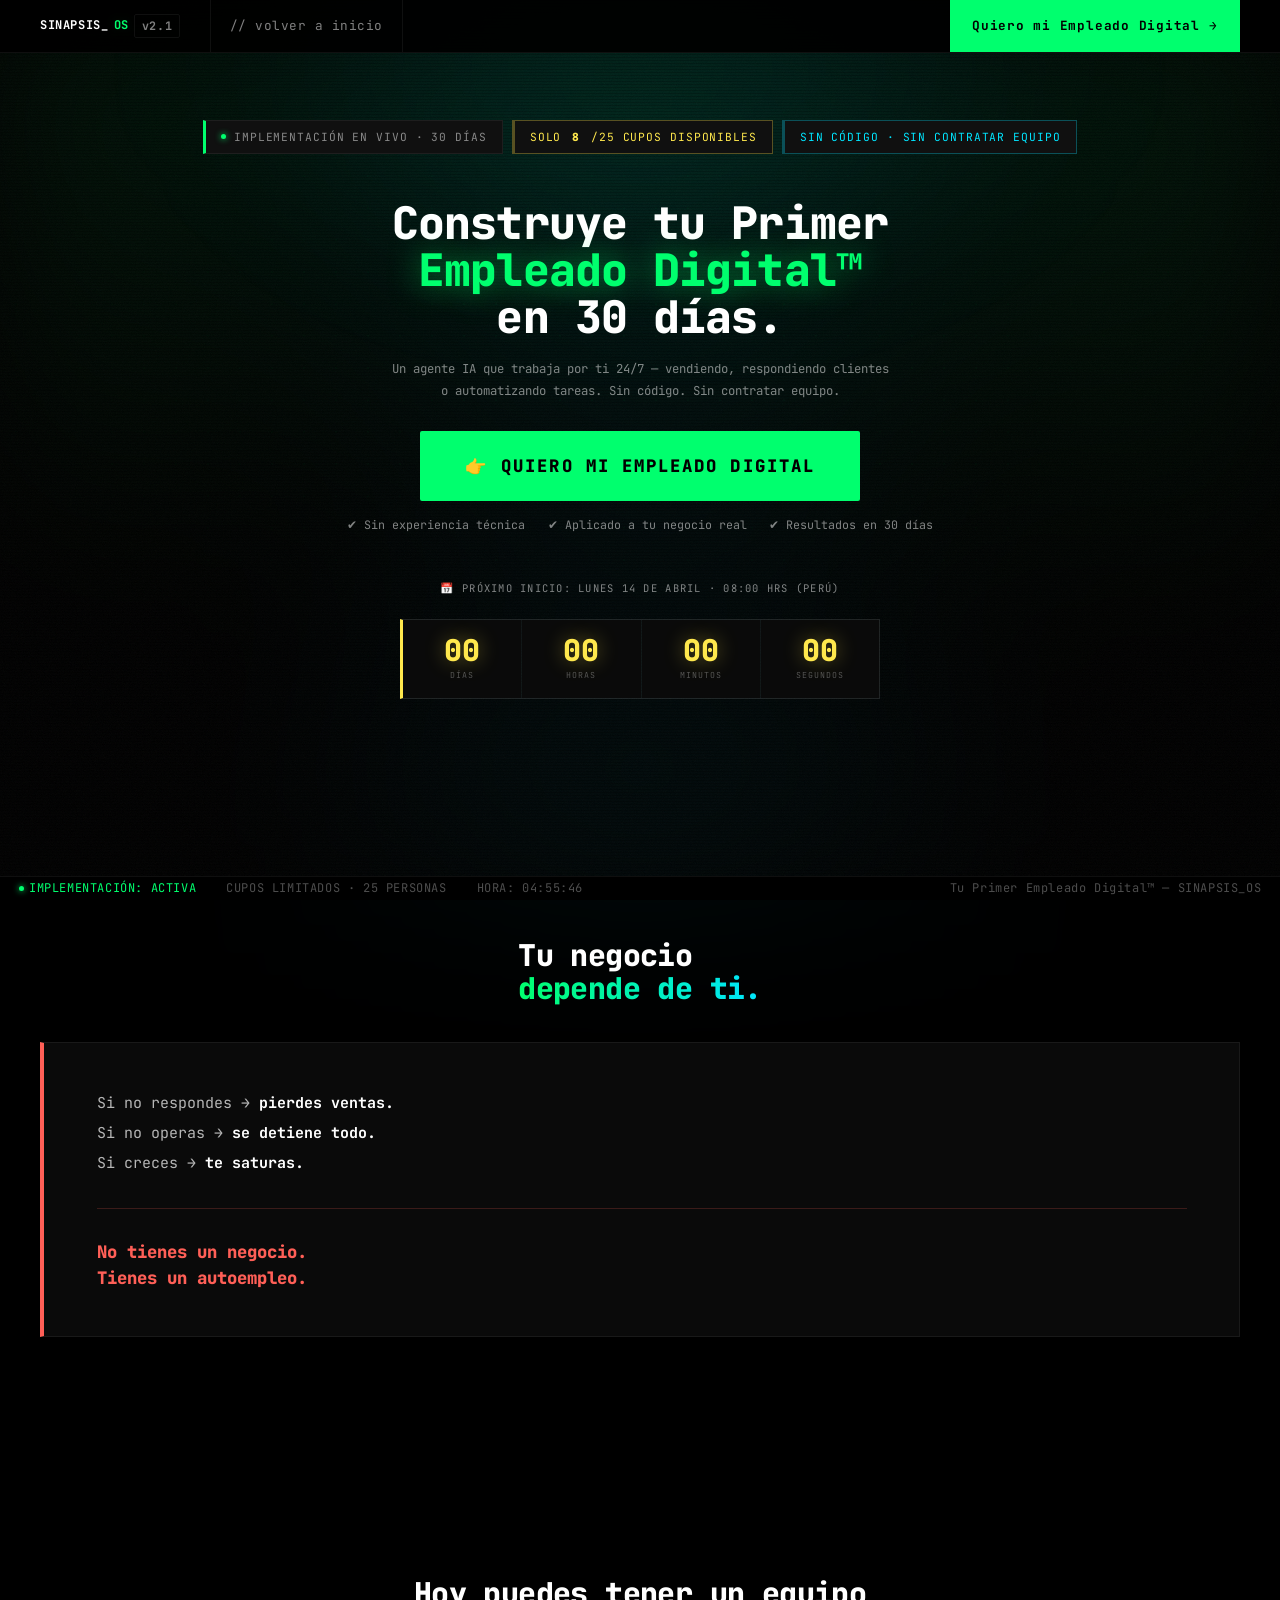
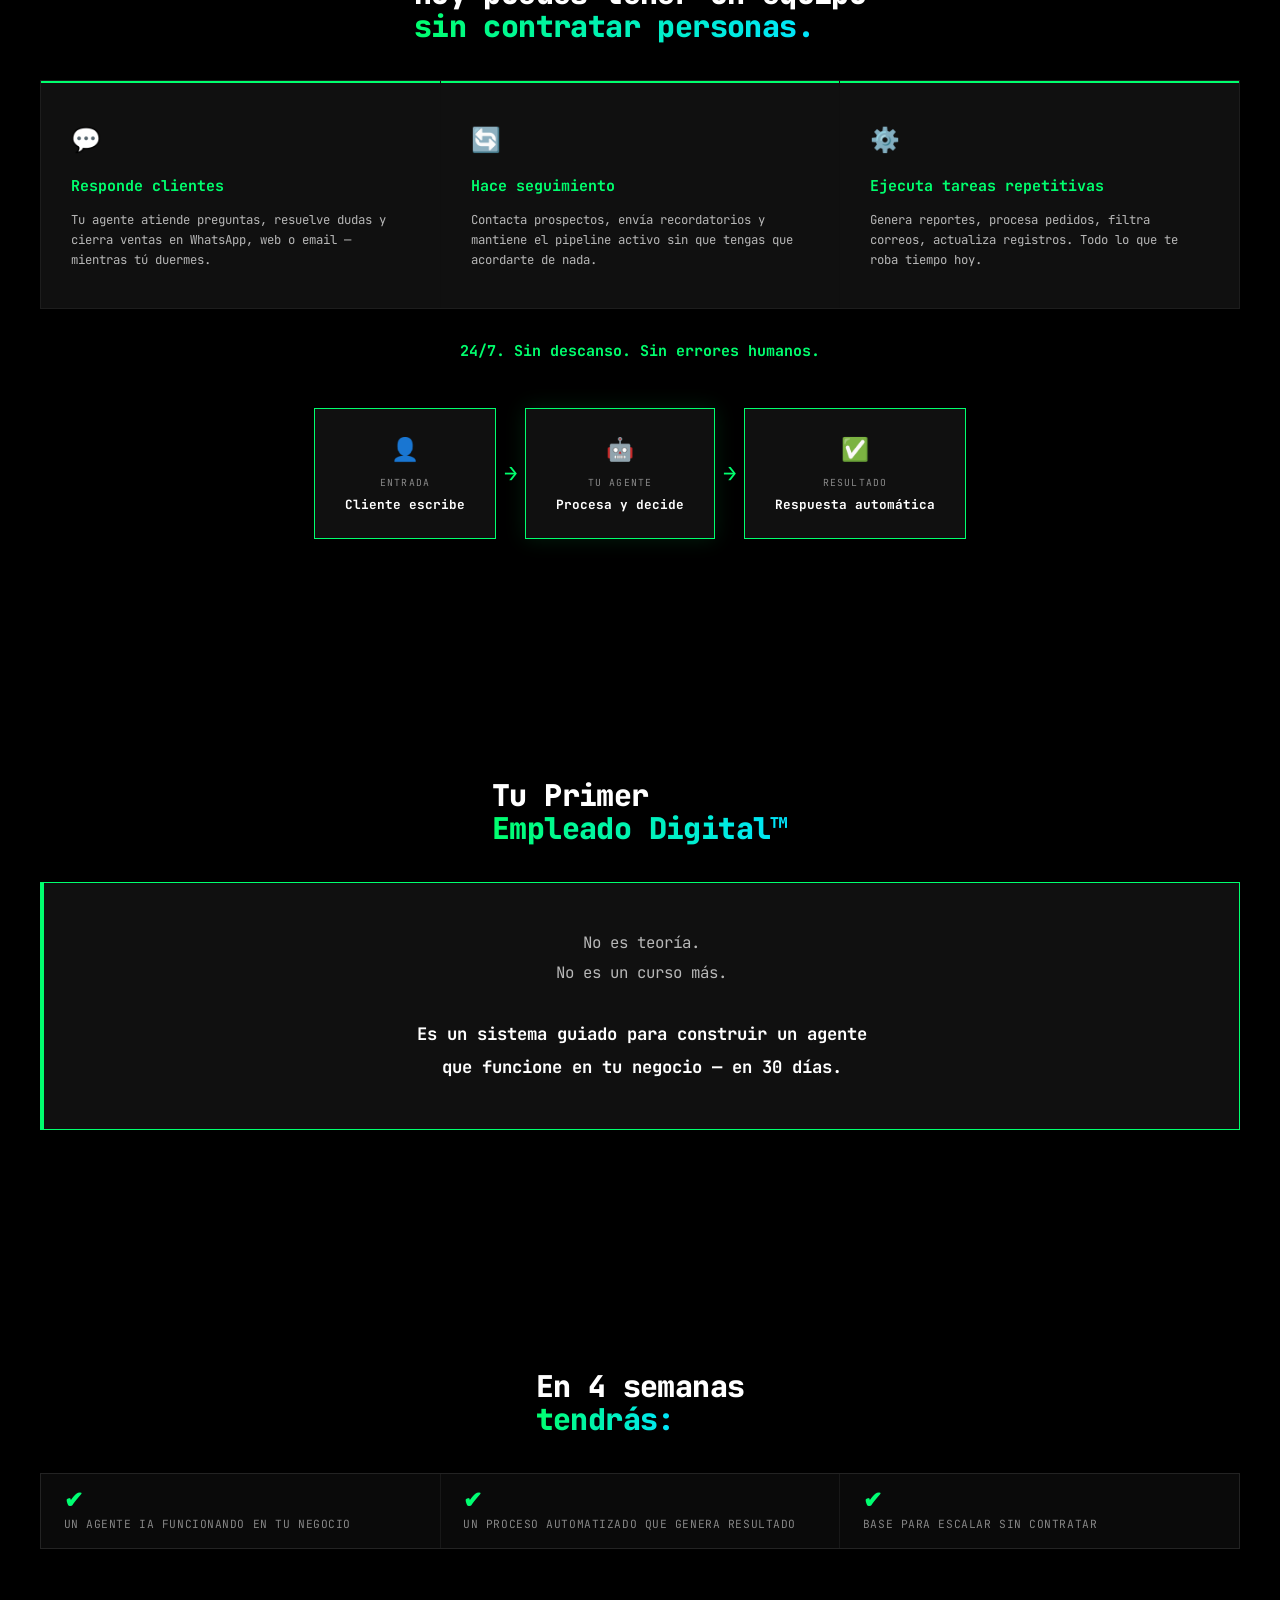
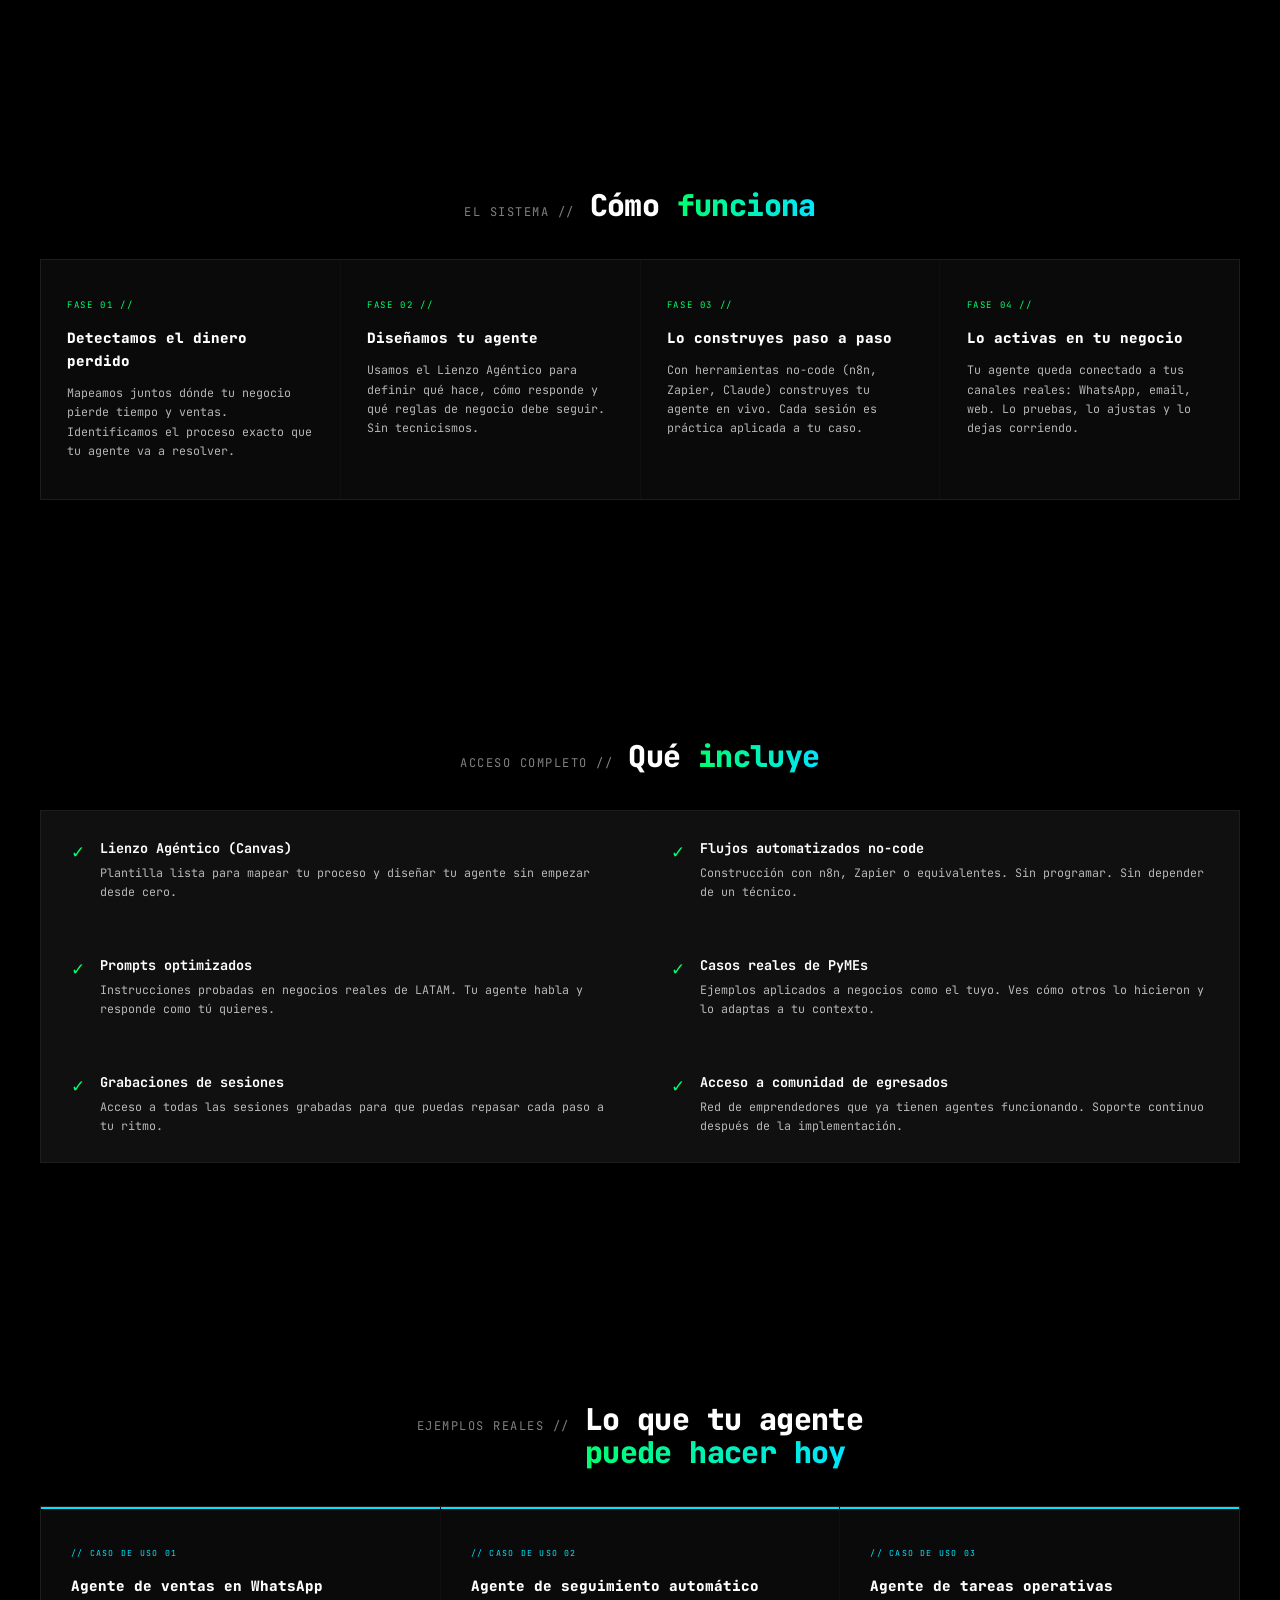
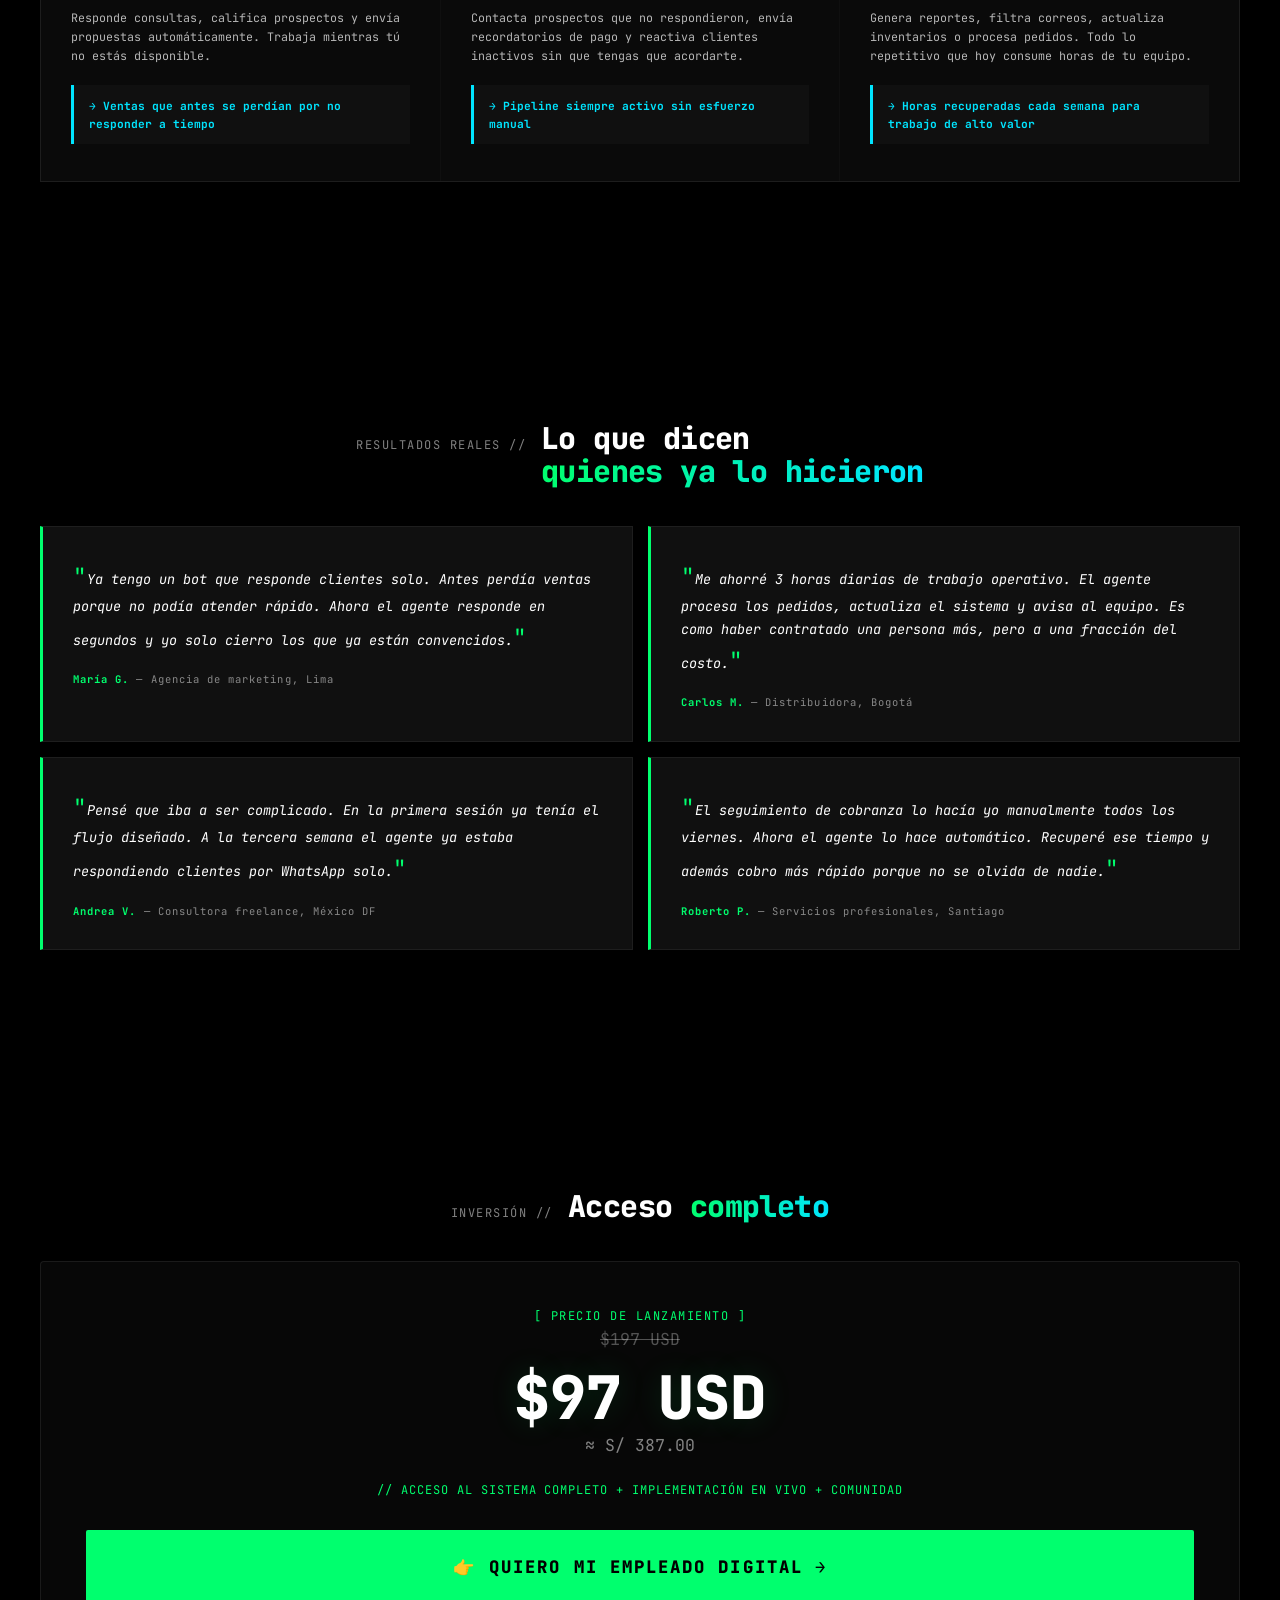
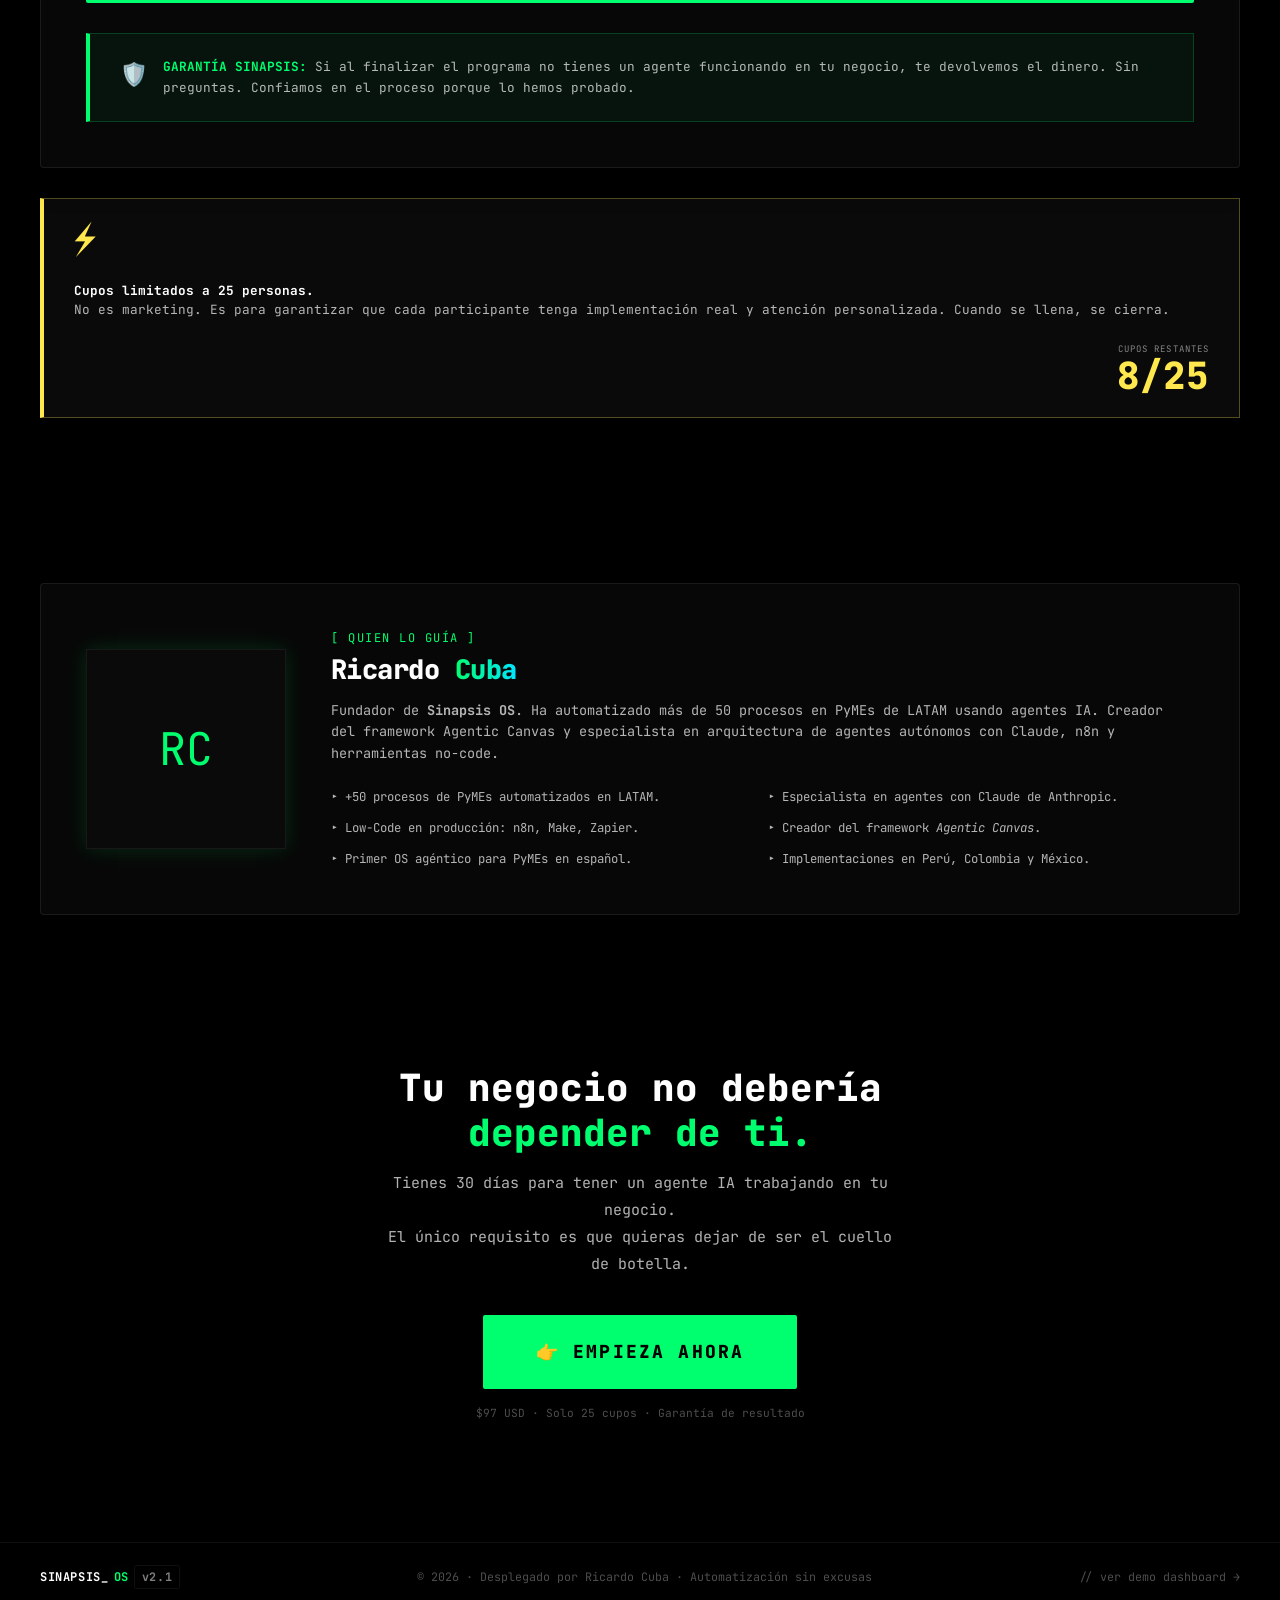
==== commit 98e5633a: "fix: mobile layout for facilitador-box and urgencia-bar Co-Authored-By: Claude Sonnet 4.6 <noreply@a" ====
--- a/frontend/workshop.html
+++ b/frontend/workshop.html
@@ -191,6 +191,10 @@
             .include-list, .testi-grid { grid-template-columns: 1fr; }
             .flow-diagram { flex-direction: column; }
             h1 { font-size: 2.2rem; }
+            .facilitador-box { grid-template-columns: 1fr !important; text-align: center !important; }
+            .facilitador-img { margin: 0 auto; }
+            .urgencia-bar { justify-content: center; }
+            .urgencia-bar > div:last-child { margin-left: 0; text-align: center; }
         }
     </style>
 </head>
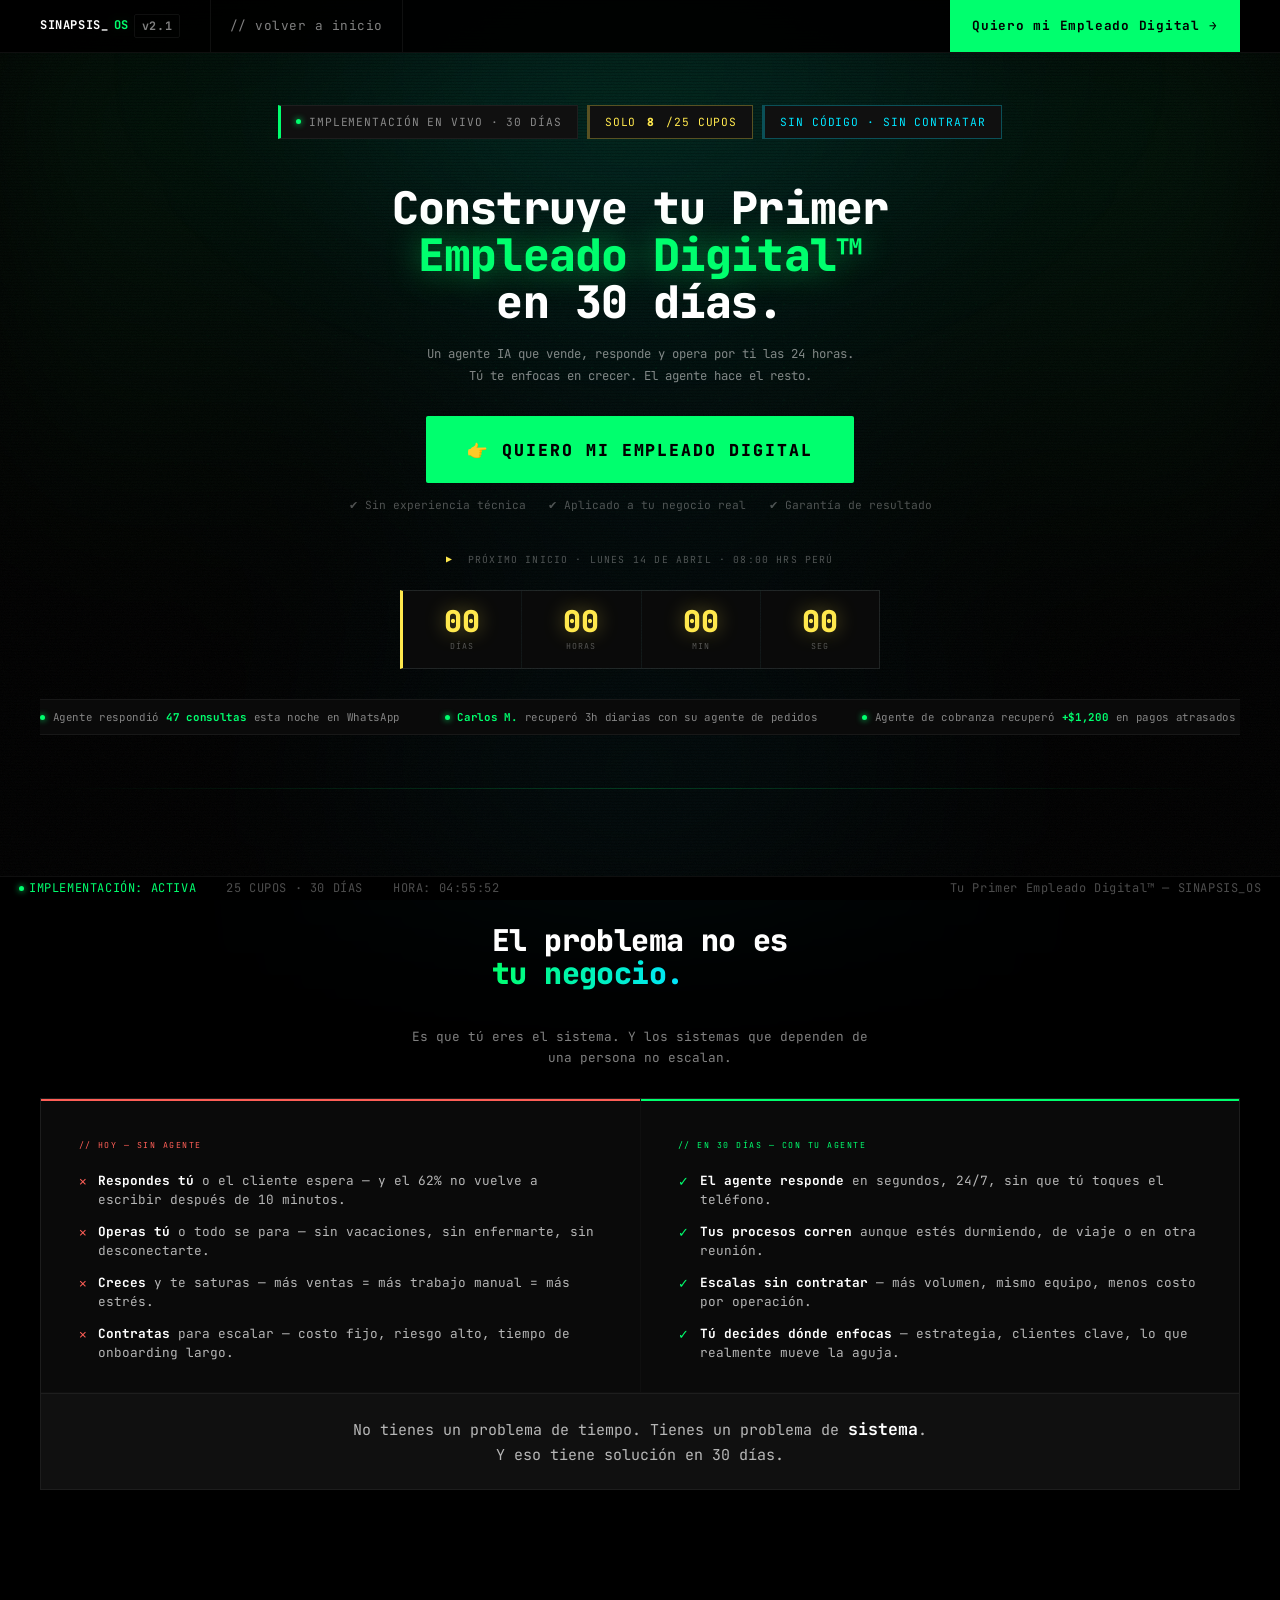
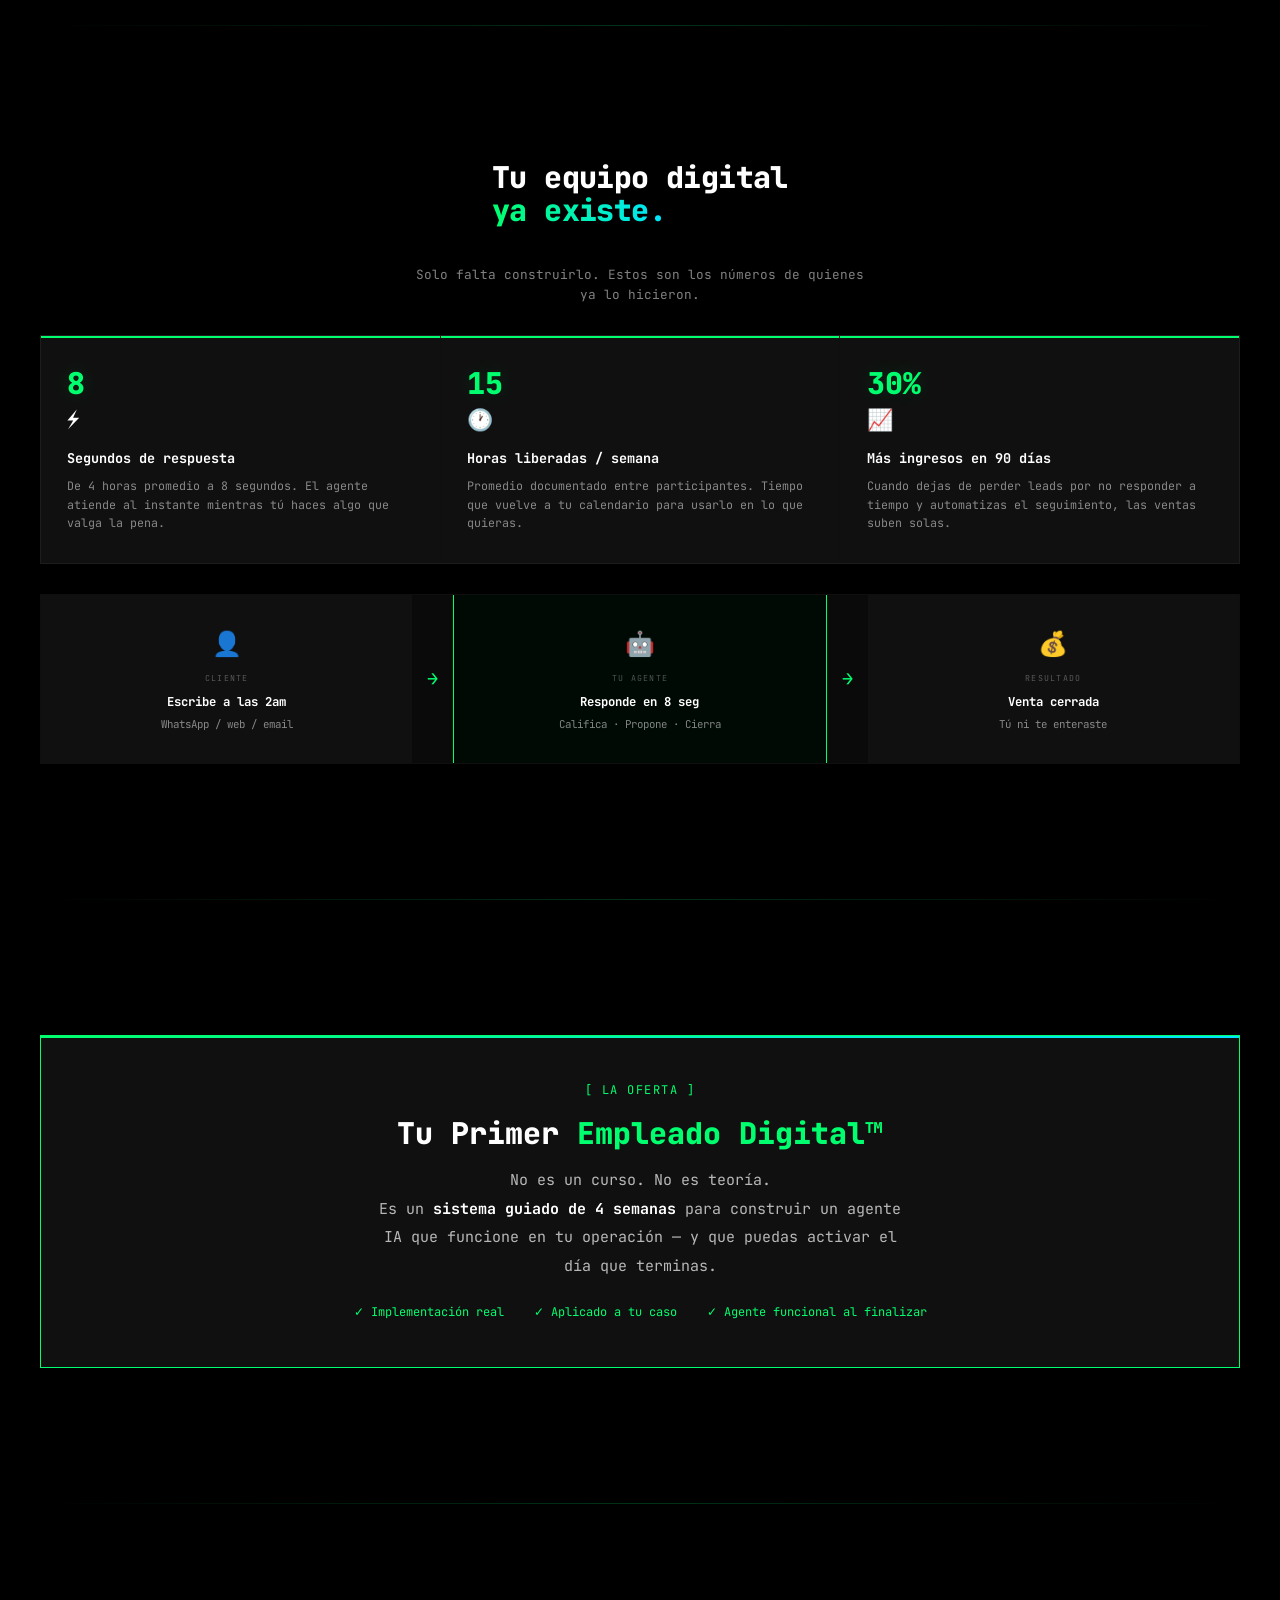
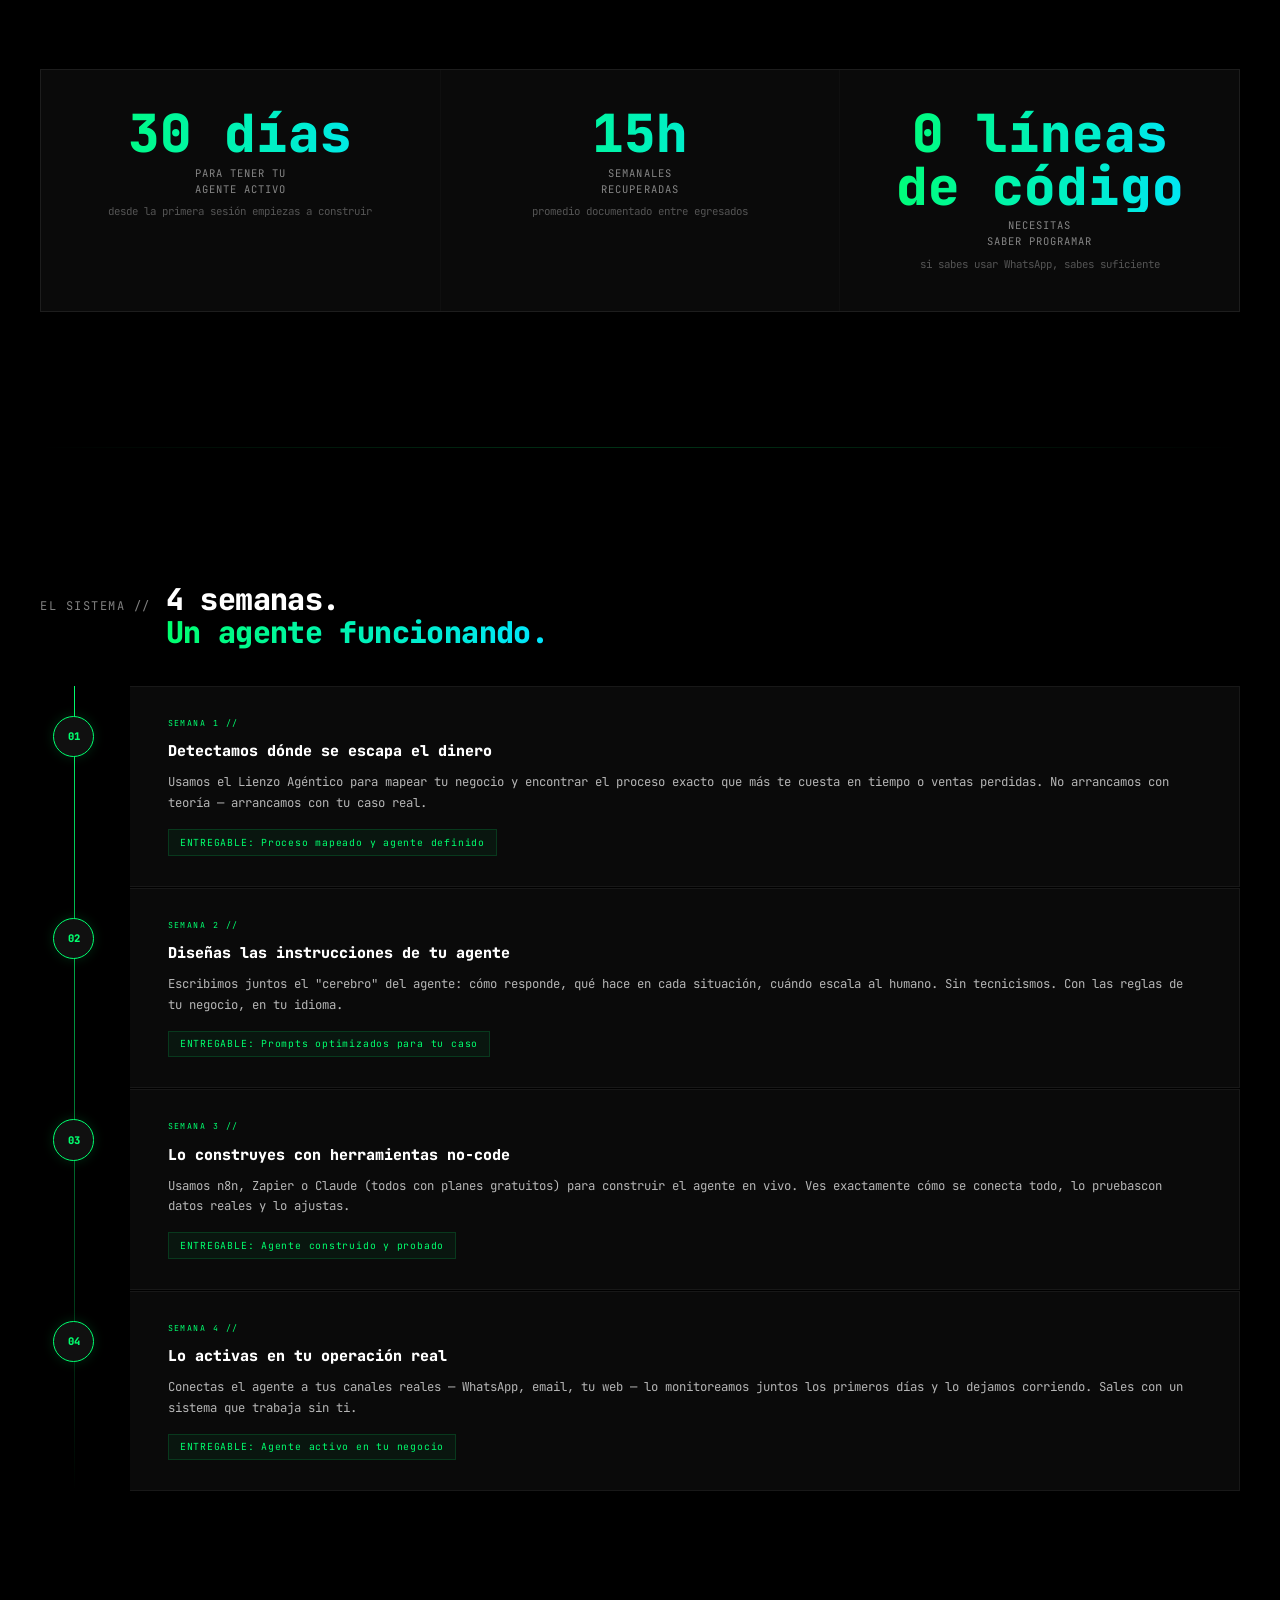
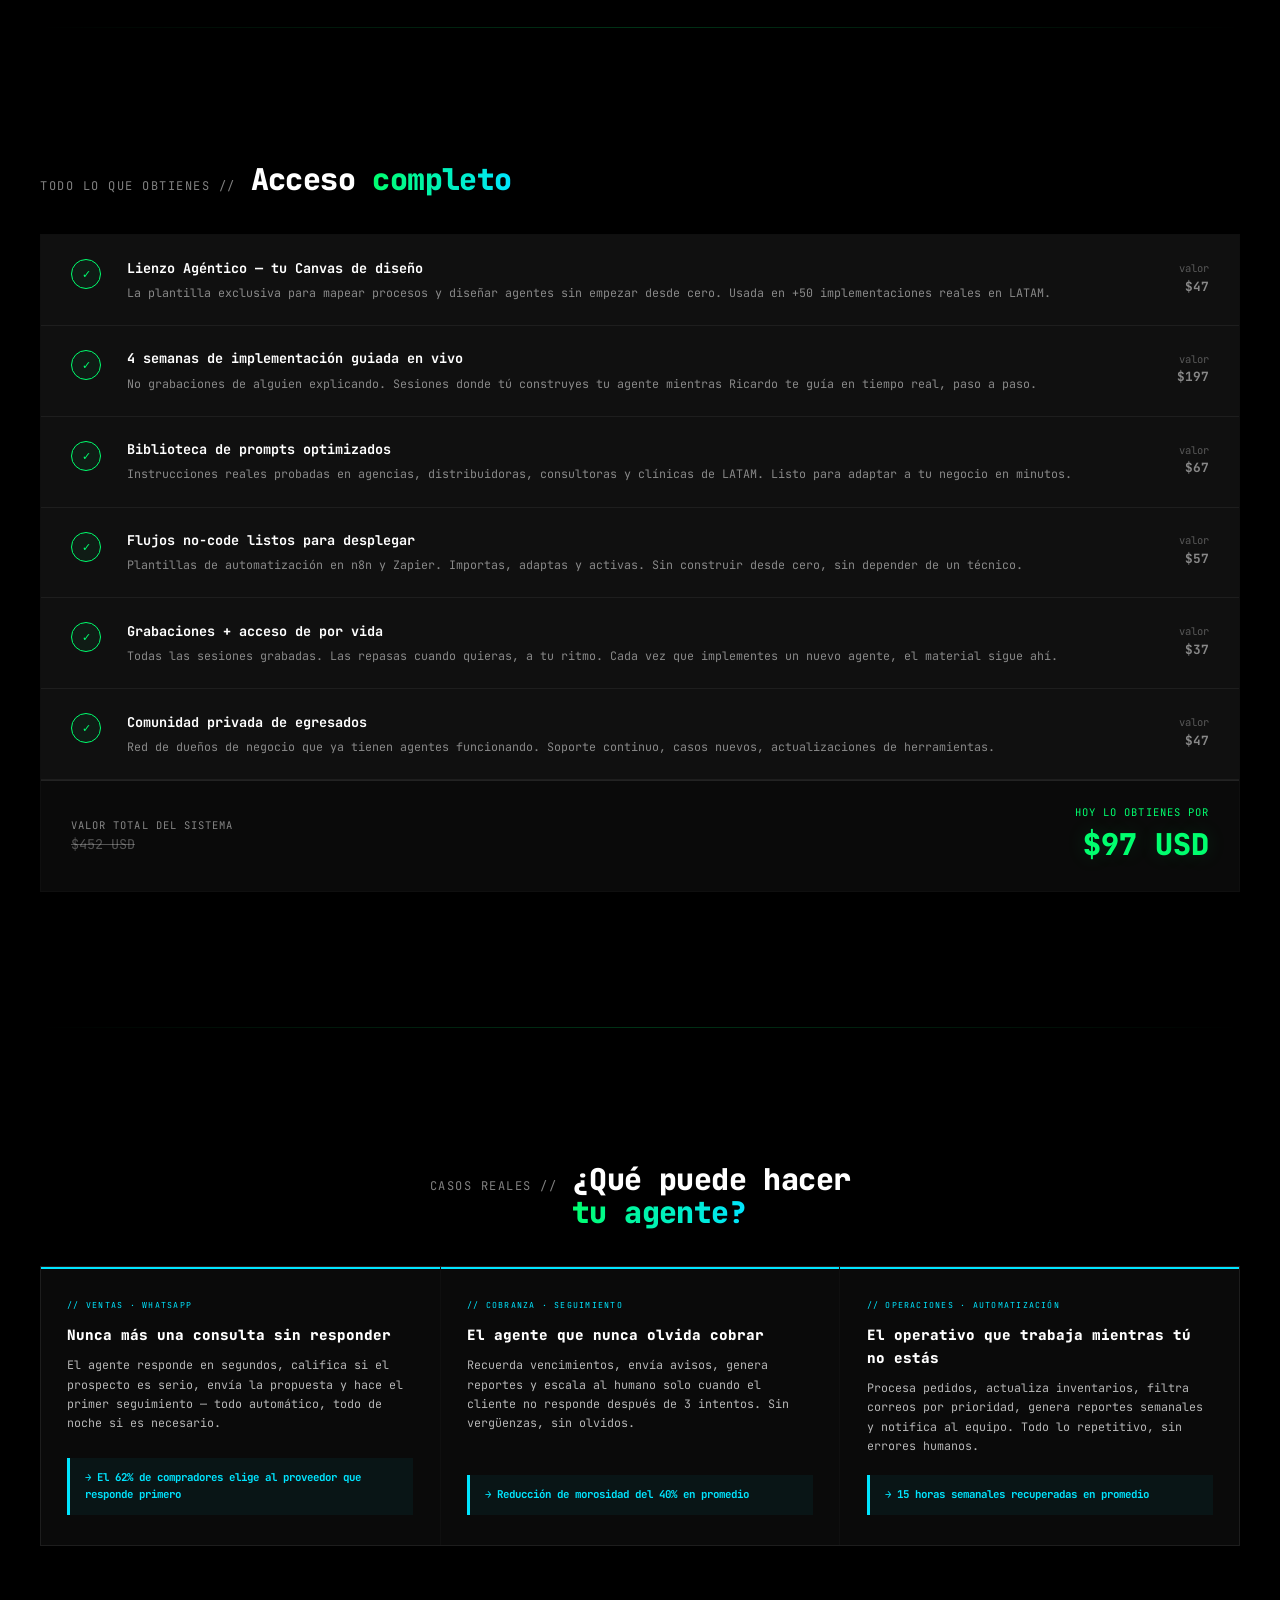
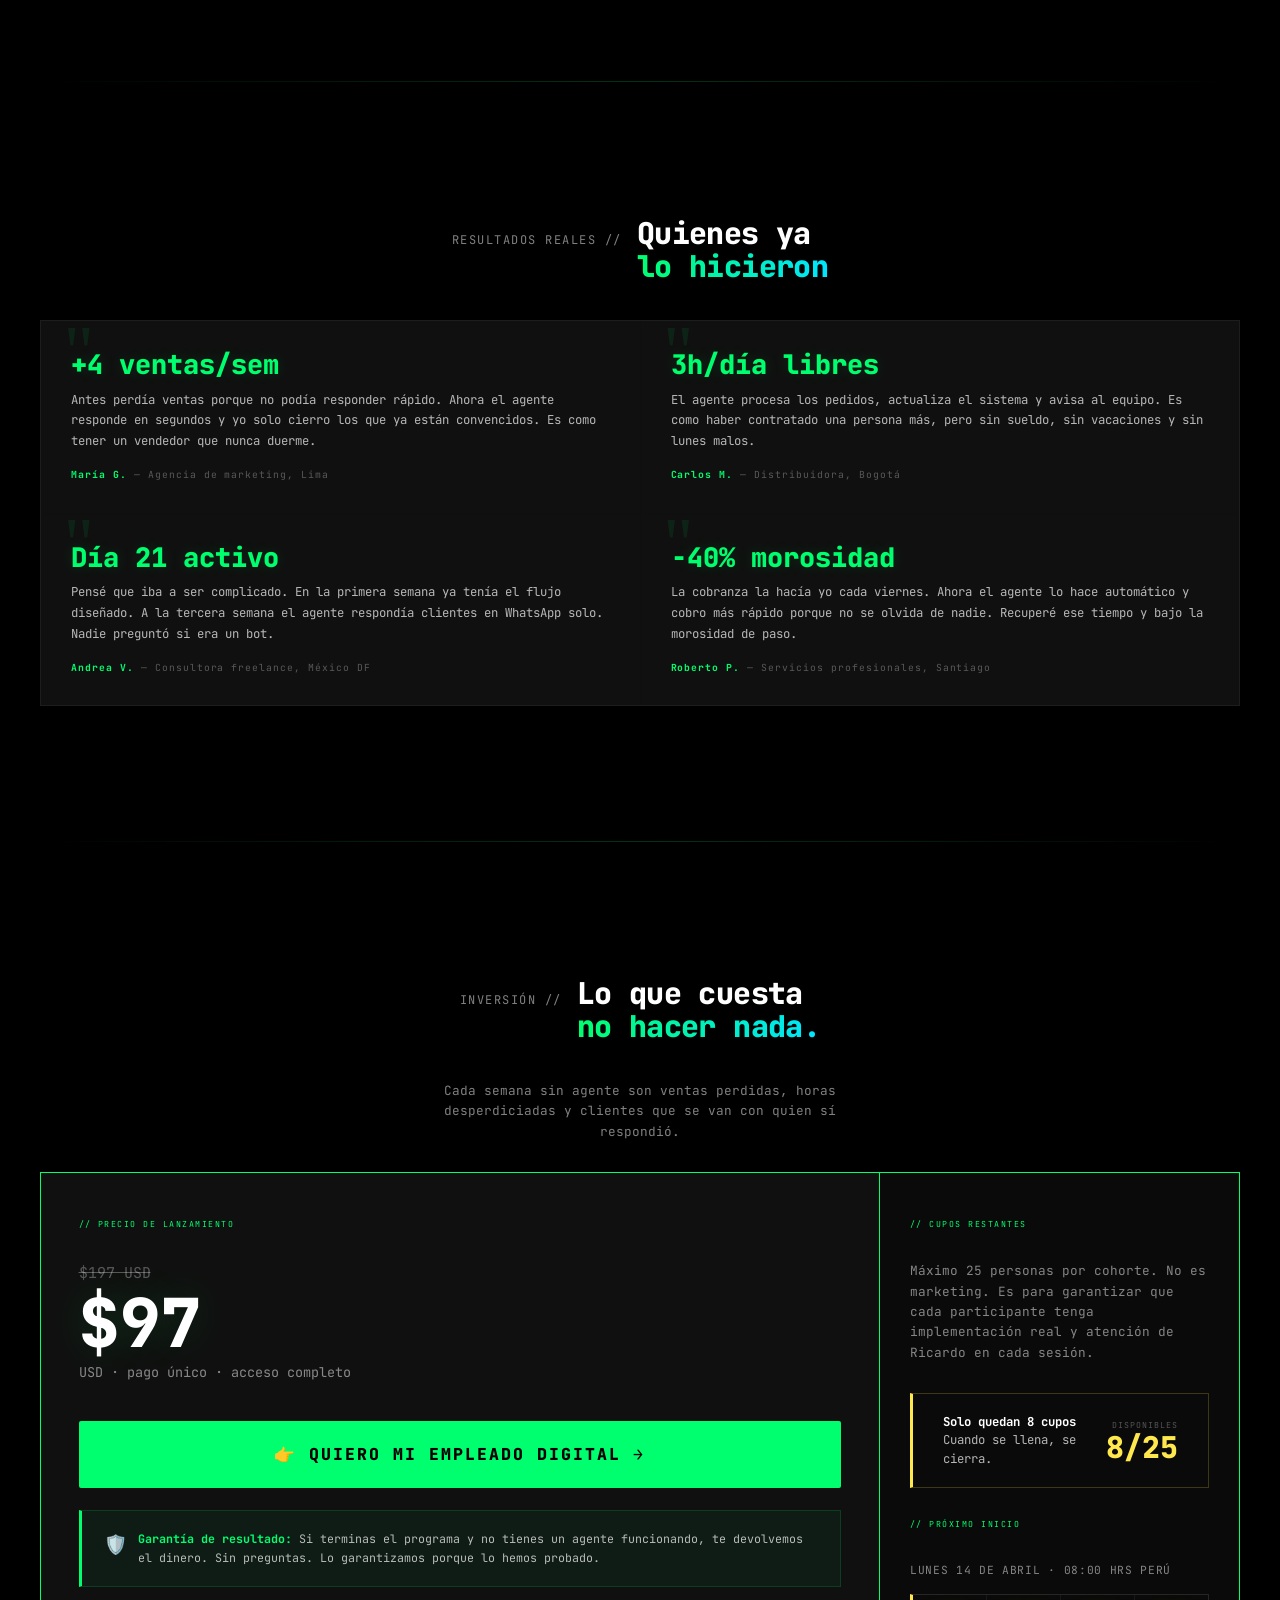
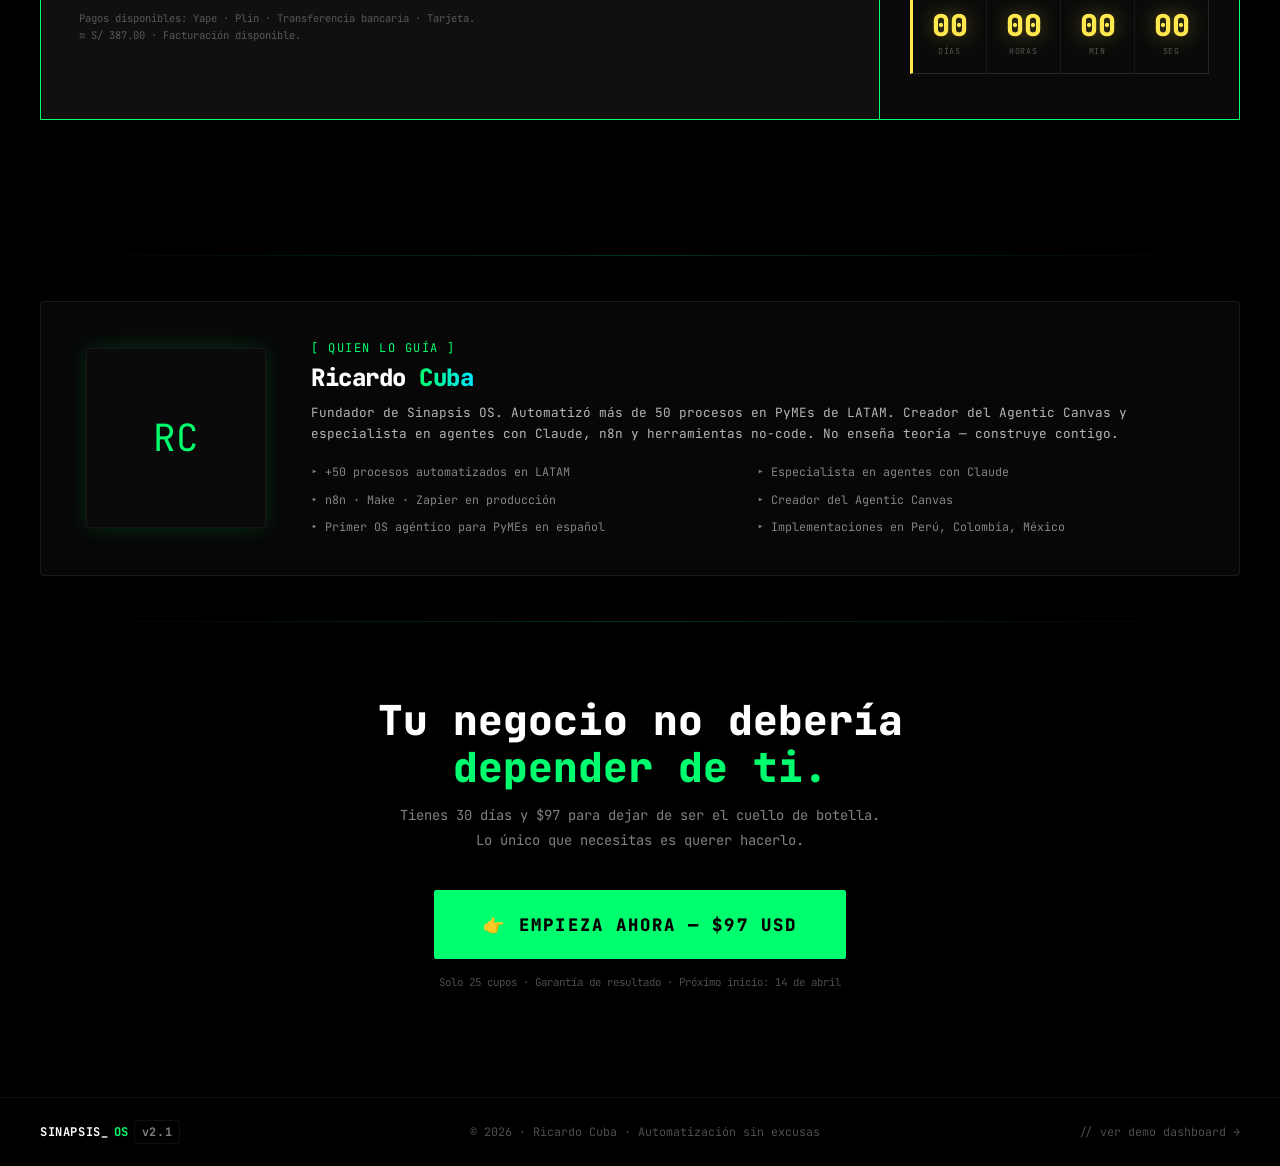
==== commit 22659481: "feat: optimize spacing + add dynamism + upgrade narrative to Stripe-style copy - Reduce section marg" ====
--- a/frontend/workshop.html
+++ b/frontend/workshop.html
@@ -10,26 +10,61 @@
     <link rel="stylesheet" href="commercial.css">
     <link rel="stylesheet" href="sinapsis_ux.css">
     <style>
-        /* ── HERO ── */
-        .ws-hero { padding: 8rem 0 5rem; text-align: center; }
-
-        /* ── SECCIONES ── */
-        .ws-section { margin: 6rem 0; }
+        /* ── BASE ── */
+        .ws-section { margin: 4rem 0; }
+        .ws-hero    { padding: 7rem 0 3.5rem; text-align: center; }
+
+        /* ── STAGGER ── */
+        .rv.d1 { transition-delay: .1s; }
+        .rv.d2 { transition-delay: .2s; }
+        .rv.d3 { transition-delay: .3s; }
+        .rv.d4 { transition-delay: .4s; }
+
+        /* ── TICKER ── */
+        .ticker-wrap {
+            overflow: hidden; border-top: 1px solid var(--bline);
+            border-bottom: 1px solid var(--bline);
+            background: var(--b800); padding: 0.75rem 0;
+            margin: 2rem 0 0;
+        }
+        .ticker-track {
+            display: flex; gap: 3rem; width: max-content;
+            animation: ticker 28s linear infinite;
+        }
+        .ticker-track:hover { animation-play-state: paused; }
+        .ticker-item {
+            white-space: nowrap; font-size: 0.72rem;
+            color: var(--w50); letter-spacing: 0.06em;
+            display: flex; align-items: center; gap: 0.5rem;
+        }
+        .ticker-item .t-dot { width: 5px; height: 5px; border-radius: 50%; background: var(--g); box-shadow: 0 0 6px var(--g); flex-shrink: 0; }
+        .ticker-item strong { color: var(--g); }
+        @keyframes ticker { from { transform: translateX(0); } to { transform: translateX(-50%); } }
 
         /* ── PROBLEMA ── */
-        .prob-block {
-            background: var(--b800); border: 1px solid var(--bline);
-            border-left: 4px solid #ff5f57;
-            padding: 3rem 3.5rem; margin-top: 2rem;
-        }
-        .prob-block p { color: var(--w70); font-size: 1rem; line-height: 2; margin: 0; }
-        .prob-block strong { color: var(--w); }
-        .prob-block .prob-punch {
-            margin-top: 2rem; padding-top: 2rem;
-            border-top: 1px solid rgba(255,95,87,0.2);
-            font-size: 1.15rem; font-weight: 800;
-            color: #ff5f57; line-height: 1.5;
-        }
+        .pain-split {
+            display: grid; grid-template-columns: 1fr 1fr;
+            gap: 1px; background: var(--bline);
+            border: 1px solid var(--bline); margin-top: 2rem;
+        }
+        .pain-col { background: var(--b800); padding: 2.5rem 2.5rem 2rem; }
+        .pain-col.is-now { border-top: 2px solid #ff5f57; }
+        .pain-col.is-after { border-top: 2px solid var(--g); }
+        .pain-lbl { font-size: 0.55rem; letter-spacing: 0.18em; margin-bottom: 1.25rem; }
+        .pain-lbl.red { color: #ff5f57; }
+        .pain-lbl.grn { color: var(--g); }
+        .pain-col ul { list-style: none; padding: 0; display: flex; flex-direction: column; gap: 0.85rem; }
+        .pain-col li { font-size: 0.85rem; display: flex; gap: 0.75rem; line-height: 1.5; }
+        .pain-col li .pi { flex-shrink: 0; margin-top: 0.1rem; }
+        .pain-col li p { color: var(--w70); margin: 0; }
+        .pain-col li strong { color: var(--w); }
+        .pain-verdict {
+            grid-column: 1 / -1; background: var(--b700);
+            padding: 1.5rem 2.5rem; border-top: 1px solid var(--bline);
+            text-align: center;
+        }
+        .pain-verdict p { font-size: 1rem; color: var(--w70); margin: 0; }
+        .pain-verdict strong { color: var(--w); font-size: 1.1rem; }
 
         /* ── OPORTUNIDAD ── */
         .opp-grid {
@@ -38,108 +73,221 @@
             border: 1px solid var(--bline); margin-top: 2rem;
         }
         .opp-item {
-            background: var(--b700); padding: 2.5rem 2rem;
+            background: var(--b700); padding: 2rem 1.75rem;
             border-top: 2px solid var(--g);
-        }
-        .opp-item .opp-icon { font-size: 1.6rem; margin-bottom: 1rem; }
-        .opp-item h4 { color: var(--g); font-size: 1rem; margin-bottom: 0.75rem; }
-        .opp-item p { color: var(--w70); font-size: 0.82rem; line-height: 1.65; }
-
-        /* ── FLUJO VISUAL ── */
+            transition: background 0.2s;
+            position: relative; overflow: hidden;
+        }
+        .opp-item::after {
+            content: ''; position: absolute; bottom: 0; left: 0; right: 0;
+            height: 2px; background: var(--grad);
+            transform: scaleX(0); transform-origin: left;
+            transition: transform 0.3s;
+        }
+        .opp-item:hover::after { transform: scaleX(1); }
+        .opp-item:hover { background: var(--b800); }
+        .opp-metric { font-size: 2rem; font-weight: 800; color: var(--g); line-height: 1; margin-bottom: 0.3rem; text-shadow: 0 0 20px var(--g-gl); }
+        .opp-icon { font-size: 1.4rem; margin-bottom: 0.75rem; }
+        .opp-item h4 { color: var(--w); font-size: 0.9rem; font-weight: 700; margin-bottom: 0.5rem; }
+        .opp-item p { color: var(--w50); font-size: 0.78rem; line-height: 1.6; }
+
+        /* ── FLUJO ── */
         .flow-diagram {
+            display: flex; align-items: stretch; justify-content: center;
+            gap: 0; margin-top: 2.5rem; border: 1px solid var(--bline);
+        }
+        .flow-node {
+            flex: 1; background: var(--b700);
+            padding: 2rem 1.5rem; text-align: center;
+            position: relative;
+        }
+        .flow-node.is-agent {
+            background: rgba(0,255,110,0.04);
+            border-left: 1px solid var(--g);
+            border-right: 1px solid var(--g);
+        }
+        .fn-icon { font-size: 1.6rem; margin-bottom: 0.6rem; }
+        .fn-lbl { font-size: 0.55rem; color: var(--w30); letter-spacing: 0.15em; margin-bottom: 0.4rem; }
+        .fn-val { font-size: 0.82rem; color: var(--w); font-weight: 700; }
+        .fn-sub { font-size: 0.72rem; color: var(--w50); margin-top: 0.3rem; }
+        .flow-arrow-col {
             display: flex; align-items: center; justify-content: center;
-            gap: 0; margin-top: 2rem; flex-wrap: wrap;
-        }
-        .flow-node {
-            background: var(--b700); border: 1px solid var(--g);
-            padding: 1.5rem 2rem; text-align: center; min-width: 160px;
-        }
-        .flow-node .fn-icon { font-size: 1.5rem; margin-bottom: 0.5rem; }
-        .flow-node .fn-lbl { font-size: 0.65rem; color: var(--w50); letter-spacing: 0.12em; margin-bottom: 0.3rem; }
-        .flow-node .fn-val { font-size: 0.85rem; color: var(--w); font-weight: 700; }
-        .flow-arrow {
-            color: var(--g); font-size: 1.5rem; padding: 0 0.5rem;
-            font-weight: 800;
-        }
-
-        /* ── FASES ── */
-        .fases-grid {
-            display: grid; grid-template-columns: repeat(4,1fr);
+            background: var(--b800); padding: 0 1rem;
+            color: var(--g); font-size: 1.25rem; font-weight: 800;
+        }
+
+        /* ── STATS ── */
+        .stats-strip {
+            display: grid; grid-template-columns: repeat(3,1fr);
             gap: 1px; background: var(--bline);
             border: 1px solid var(--bline); margin-top: 2rem;
         }
-        .fase-item { background: var(--b800); padding: 2.5rem 1.75rem; }
-        .fase-num {
-            font-size: 0.6rem; letter-spacing: 0.18em;
-            color: var(--g); margin-bottom: 1rem;
-        }
-        .fase-item h4 { color: var(--w); font-size: 0.95rem; font-weight: 800; margin-bottom: 0.75rem; }
-        .fase-item p { color: var(--w70); font-size: 0.78rem; line-height: 1.65; }
-
-        /* ── QUÉ INCLUYE ── */
-        .include-list {
-            display: grid; grid-template-columns: 1fr 1fr;
-            gap: 1px; background: var(--bline);
-            border: 1px solid var(--bline); margin-top: 2rem;
-        }
-        .include-item {
-            background: var(--b700); padding: 1.75rem 2rem;
-            display: flex; gap: 1rem; align-items: flex-start;
-        }
-        .include-check { color: var(--g); font-size: 1.1rem; flex-shrink: 0; margin-top: 0.1rem; }
-        .include-item h5 { color: var(--w); font-size: 0.9rem; font-weight: 700; margin-bottom: 0.3rem; }
-        .include-item p { color: var(--w70); font-size: 0.78rem; line-height: 1.6; margin: 0; }
-
-        /* ── CASOS DE USO ── */
+        .stat-box { background: var(--b800); padding: 2.5rem 2rem; text-align: center; }
+        .stat-num {
+            font-size: 3.5rem; font-weight: 800; line-height: 1;
+            background: var(--grad); -webkit-background-clip: text;
+            -webkit-text-fill-color: transparent; background-clip: text;
+            margin-bottom: 0.4rem;
+        }
+        .stat-lbl { font-size: 0.7rem; color: var(--w50); letter-spacing: 0.1em; line-height: 1.5; }
+        .stat-sub { font-size: 0.72rem; color: var(--w30); margin-top: 0.4rem; }
+
+        /* ── FASES TIMELINE ── */
+        .timeline { position: relative; margin-top: 2.5rem; }
+        .timeline::before {
+            content: ''; position: absolute;
+            left: 2.25rem; top: 0; bottom: 0; width: 1px;
+            background: linear-gradient(to bottom, var(--g) 0%, transparent 100%);
+        }
+        .tl-item {
+            display: grid; grid-template-columns: 4.5rem 1fr;
+            gap: 1.5rem; margin-bottom: 1px; position: relative;
+        }
+        .tl-num-col {
+            display: flex; flex-direction: column; align-items: center;
+            padding-top: 2rem;
+        }
+        .tl-bubble {
+            width: 2.75rem; height: 2.75rem; border-radius: 50%;
+            background: var(--b700); border: 1px solid var(--g);
+            display: flex; align-items: center; justify-content: center;
+            font-size: 0.7rem; font-weight: 800; color: var(--g);
+            flex-shrink: 0; position: relative; z-index: 1;
+            box-shadow: 0 0 12px var(--g-gl);
+            transition: background 0.3s, box-shadow 0.3s;
+        }
+        .tl-item:hover .tl-bubble {
+            background: var(--g); color: var(--black);
+            box-shadow: 0 0 24px var(--g-gw);
+        }
+        .tl-body {
+            background: var(--b800); border: 1px solid var(--bline);
+            border-left: none; padding: 2rem 2.5rem;
+            transition: border-color 0.2s;
+        }
+        .tl-item:hover .tl-body { border-color: rgba(0,255,110,0.2); }
+        .tl-week { font-size: 0.55rem; color: var(--g); letter-spacing: 0.18em; margin-bottom: 0.6rem; }
+        .tl-body h4 { color: var(--w); font-size: 1rem; font-weight: 800; margin-bottom: 0.6rem; }
+        .tl-body p { color: var(--w70); font-size: 0.82rem; line-height: 1.7; margin: 0; }
+        .tl-tag {
+            display: inline-block; margin-top: 1rem;
+            background: var(--g-dk); border: 1px solid rgba(0,255,110,0.15);
+            color: var(--g); font-size: 0.65rem; padding: 0.3rem 0.75rem;
+            letter-spacing: 0.08em;
+        }
+
+        /* ── QUÉ INCLUYE / VALUE STACK ── */
+        .include-stack { margin-top: 2rem; border: 1px solid var(--bline); }
+        .stack-item {
+            display: grid; grid-template-columns: 2.5rem 1fr auto;
+            gap: 1.25rem; align-items: start;
+            padding: 1.5rem 2rem; background: var(--b700);
+            border-bottom: 1px solid var(--bline);
+            transition: background 0.2s;
+        }
+        .stack-item:last-child { border-bottom: none; }
+        .stack-item:hover { background: var(--b800); }
+        .stack-check {
+            width: 2rem; height: 2rem; border-radius: 50%;
+            background: var(--g-dk); border: 1px solid var(--g);
+            display: flex; align-items: center; justify-content: center;
+            color: var(--g); font-size: 0.75rem; flex-shrink: 0;
+            margin-top: 0.1rem;
+        }
+        .stack-item h5 { color: var(--w); font-size: 0.9rem; font-weight: 700; margin-bottom: 0.3rem; }
+        .stack-item p { color: var(--w50); font-size: 0.78rem; line-height: 1.6; margin: 0; }
+        .stack-val {
+            font-size: 0.7rem; color: var(--w30); white-space: nowrap;
+            padding-top: 0.15rem; text-align: right;
+        }
+        .stack-val strong { display: block; font-size: 0.85rem; color: var(--w50); }
+        .stack-total {
+            display: flex; justify-content: space-between; align-items: center;
+            padding: 1.5rem 2rem; background: var(--b800);
+            border-top: 1px solid var(--bline-h);
+        }
+        .stack-total .st-lbl { font-size: 0.7rem; color: var(--w50); letter-spacing: 0.1em; }
+        .stack-total .st-crossed { font-size: 0.9rem; text-decoration: line-through; color: var(--w30); }
+        .stack-total .st-price { font-size: 2rem; font-weight: 800; color: var(--g); text-shadow: 0 0 20px var(--g-gl); }
+
+        /* ── CASOS ── */
         .casos-grid {
             display: grid; grid-template-columns: repeat(3,1fr);
             gap: 1px; background: var(--bline);
             border: 1px solid var(--bline); margin-top: 2rem;
         }
         .caso-item {
-            background: var(--b800); padding: 2.5rem 2rem;
+            background: var(--b800); padding: 2rem 1.75rem;
             border-top: 2px solid var(--c);
-        }
-        .caso-item .caso-type {
-            font-size: 0.55rem; letter-spacing: 0.15em;
-            color: var(--c); margin-bottom: 1rem;
-        }
-        .caso-item h4 { color: var(--w); font-size: 0.95rem; font-weight: 800; margin-bottom: 0.75rem; }
-        .caso-item p { color: var(--w70); font-size: 0.78rem; line-height: 1.65; }
+            display: flex; flex-direction: column;
+            transition: background 0.2s;
+        }
+        .caso-item:hover { background: var(--b700); }
+        .caso-type { font-size: 0.55rem; letter-spacing: 0.15em; color: var(--c); margin-bottom: 0.75rem; }
+        .caso-item h4 { color: var(--w); font-size: 0.95rem; font-weight: 800; margin-bottom: 0.65rem; }
+        .caso-item p { color: var(--w70); font-size: 0.78rem; line-height: 1.65; flex: 1; }
         .caso-result {
             margin-top: 1.25rem; padding: 0.75rem 1rem;
-            background: var(--b700); border-left: 3px solid var(--c);
-            font-size: 0.75rem; color: var(--c); font-weight: 700;
+            background: rgba(0,229,255,0.05); border-left: 3px solid var(--c);
+            font-size: 0.72rem; color: var(--c); font-weight: 700;
         }
 
         /* ── TESTIMONIOS ── */
         .testi-grid {
             display: grid; grid-template-columns: 1fr 1fr;
-            gap: 1rem; margin-top: 2rem;
+            gap: 1px; background: var(--bline);
+            border: 1px solid var(--bline); margin-top: 2rem;
         }
         .testi-item {
-            background: var(--b700); border: 1px solid var(--bline);
-            border-left: 3px solid var(--g); padding: 2rem;
-        }
-        .testi-quote { color: var(--w); font-size: 0.9rem; line-height: 1.7; margin-bottom: 1rem; font-style: italic; }
-        .testi-quote::before { content: '"'; color: var(--g); font-size: 1.5rem; font-style: normal; }
-        .testi-quote::after { content: '"'; color: var(--g); font-size: 1.5rem; font-style: normal; }
-        .testi-author { font-size: 0.7rem; color: var(--w50); letter-spacing: 0.1em; }
+            background: var(--b700); padding: 2rem;
+            position: relative; overflow: hidden;
+            transition: background 0.2s;
+        }
+        .testi-item:hover { background: var(--b800); }
+        .testi-item::before {
+            content: '"'; position: absolute; top: -0.5rem; left: 1.5rem;
+            font-size: 5rem; color: var(--g); opacity: 0.08;
+            font-family: Georgia, serif; line-height: 1; pointer-events: none;
+        }
+        .testi-metric {
+            font-size: 1.8rem; font-weight: 800; color: var(--g);
+            line-height: 1; margin-bottom: 0.75rem;
+            text-shadow: 0 0 16px var(--g-gl);
+        }
+        .testi-quote { color: var(--w70); font-size: 0.82rem; line-height: 1.7; margin-bottom: 1rem; }
+        .testi-author { font-size: 0.65rem; color: var(--w30); letter-spacing: 0.1em; }
         .testi-author strong { color: var(--g); }
 
         /* ── PRECIO ── */
-        .price-box {
-            background: var(--b700); border: 1px solid var(--g);
-            padding: 3rem; text-align: center;
-            position: relative; overflow: hidden; margin-top: 2rem;
-        }
-        .price-box::before {
-            content: 'CUPOS LIMITADOS';
-            position: absolute; top: 1rem; right: -2rem;
-            background: var(--g); color: var(--black);
-            font-size: 0.8rem; font-weight: 800;
-            padding: 0.35rem 3rem; transform: rotate(45deg);
-        }
+        .price-wrap {
+            display: grid; grid-template-columns: 1fr 360px;
+            gap: 1px; background: var(--bline);
+            border: 1px solid var(--g); margin-top: 2rem;
+        }
+        .price-left { background: var(--b700); padding: 3rem 2.5rem; }
+        .price-right {
+            background: var(--b800); padding: 3rem 2rem;
+            display: flex; flex-direction: column; justify-content: space-between;
+            border-left: 1px solid var(--g);
+        }
+        .price-label { font-size: 0.55rem; color: var(--g); letter-spacing: 0.18em; margin-bottom: 2rem; }
+        .price-crossed { font-size: 1rem; text-decoration: line-through; color: var(--w30); margin-bottom: 0.25rem; }
+        .price-main {
+            font-size: 4.5rem; font-weight: 800; line-height: 1; color: var(--w);
+            text-shadow: 0 0 40px var(--g-gl); margin-bottom: 0.35rem;
+        }
+        .price-sub { font-size: 0.9rem; color: var(--w50); margin-bottom: 2.5rem; }
+        .price-note { font-size: 0.7rem; color: var(--w30); line-height: 1.65; margin-top: 1.5rem; }
+
+        /* ── GARANTÍA ── */
+        .garantia {
+            background: var(--g-dk); border: 1px solid rgba(0,255,110,0.15);
+            border-left: 3px solid var(--g); padding: 1.25rem 1.5rem;
+            display: flex; gap: 0.75rem; align-items: flex-start;
+            margin-top: 1.5rem;
+        }
+        .garantia p { color: var(--w70); font-size: 0.78rem; line-height: 1.6; margin: 0; }
+        .garantia strong { color: var(--g); }
 
         /* ── COUNTDOWN ── */
         .countdown-bar {
@@ -157,44 +305,52 @@
 
         /* ── URGENCIA ── */
         .urgencia-bar {
-            background: var(--b800); border: 1px solid rgba(255,232,77,0.3);
-            border-left: 4px solid var(--y); padding: 1.5rem 2rem;
-            display: flex; align-items: center; gap: 1.5rem; margin-top: 2rem;
-            flex-wrap: wrap;
-        }
-        .urgencia-bar .u-num { font-size: 2.5rem; font-weight: 800; color: var(--y); line-height: 1; }
-        .urgencia-bar .u-text { font-size: 0.85rem; color: var(--w70); line-height: 1.5; }
+            background: var(--b800); border: 1px solid rgba(255,232,77,0.2);
+            border-left: 3px solid var(--y); padding: 1.25rem 2rem;
+            display: flex; align-items: center; gap: 1.5rem;
+            flex-wrap: wrap; margin-top: 1rem;
+        }
+        .urgencia-bar .u-text { font-size: 0.82rem; color: var(--w70); line-height: 1.5; flex: 1; }
         .urgencia-bar .u-text strong { color: var(--w); }
+        .u-slots { text-align: right; flex-shrink: 0; }
+        .u-slots-lbl { font-size: 0.55rem; color: var(--w30); letter-spacing: 0.12em; }
+        .u-slots-num { font-size: 2rem; font-weight: 800; color: var(--y); line-height: 1; }
 
         /* ── CTA FINAL ── */
-        .cta-final {
-            text-align: center; padding: 6rem 0 8rem;
-        }
-        .cta-final h2 {
-            font-size: 2.5rem; font-weight: 800; color: var(--w);
-            margin-bottom: 1rem; line-height: 1.2;
-        }
+        .cta-final { text-align: center; padding: 5rem 0 7rem; }
+        .cta-final h2 { font-size: 2.75rem; font-weight: 800; color: var(--w); margin-bottom: 0.75rem; line-height: 1.15; }
         .cta-final h2 em { color: var(--g); font-style: normal; }
 
-        /* ── GARANTÍA ── */
-        .garantia {
-            background: var(--g-dk); border: 1px solid rgba(0,255,110,0.2);
-            border-left: 4px solid var(--g); padding: 1.5rem 2rem;
-            margin-top: 2rem; display: flex; gap: 1rem; align-items: flex-start;
-        }
-        .garantia .g-icon { font-size: 1.5rem; flex-shrink: 0; }
-        .garantia p { color: var(--w70); font-size: 0.85rem; line-height: 1.65; margin: 0; }
-        .garantia strong { color: var(--g); }
-
+        /* ── DIVIDER ── */
+        .section-div {
+            height: 1px; margin: 0;
+            background: linear-gradient(90deg, transparent, var(--g), transparent);
+            opacity: 0.2;
+        }
+
+        /* ── MOBILE ── */
         @media(max-width:900px) {
-            .opp-grid, .fases-grid, .casos-grid { grid-template-columns: 1fr; }
-            .include-list, .testi-grid { grid-template-columns: 1fr; }
+            .pain-split, .opp-grid, .casos-grid { grid-template-columns: 1fr; }
+            .stats-strip { grid-template-columns: 1fr 1fr; }
+            .testi-grid { grid-template-columns: 1fr; }
+            .price-wrap { grid-template-columns: 1fr; }
+            .price-right { border-left: none; border-top: 1px solid var(--g); }
             .flow-diagram { flex-direction: column; }
+            .tl-item { grid-template-columns: 1fr; }
+            .timeline::before { display: none; }
+            .tl-num-col { flex-direction: row; padding: 1.5rem 1.5rem 0; }
+            .tl-body { border-left: 1px solid var(--bline); }
             h1 { font-size: 2.2rem; }
             .facilitador-box { grid-template-columns: 1fr !important; text-align: center !important; }
             .facilitador-img { margin: 0 auto; }
             .urgencia-bar { justify-content: center; }
-            .urgencia-bar > div:last-child { margin-left: 0; text-align: center; }
+            .u-slots { margin-left: 0; text-align: center; width: 100%; }
+            .stack-item { grid-template-columns: 2.5rem 1fr; }
+            .stack-val { display: none; }
+        }
+        @media(max-width:540px) {
+            .stats-strip { grid-template-columns: 1fr; }
+            .stat-num { font-size: 2.75rem; }
         }
     </style>
 </head>
@@ -217,20 +373,17 @@
 
     <main class="container">
 
-        <!-- ══════════════════════════════════════
-             HERO
-        ══════════════════════════════════════ -->
+        <!-- ══ HERO ══ -->
         <section class="ws-hero">
-            <div style="display: flex; flex-wrap: wrap; gap: 0.6rem; justify-content: center; margin-bottom: 1.5rem;">
+            <div style="display:flex; flex-wrap:wrap; gap:0.6rem; justify-content:center; margin-bottom:1.5rem;">
                 <div class="hero-badge" style="display:inline-flex;">
-                    <span class="ping"></span>
-                    IMPLEMENTACIÓN EN VIVO · 30 DÍAS
+                    <span class="ping"></span>IMPLEMENTACIÓN EN VIVO · 30 DÍAS
                 </div>
                 <div class="hero-badge" style="display:inline-flex; border-color:rgba(255,232,77,0.3); color:var(--y);">
-                    SOLO <span id="slots-left" style="font-weight:800; margin: 0 0.3em;">8</span>/25 CUPOS DISPONIBLES
+                    SOLO <span id="slots-left" style="font-weight:800; margin:0 0.3em;">8</span>/25 CUPOS
                 </div>
                 <div class="hero-badge" style="display:inline-flex; border-color:rgba(0,229,255,0.3); color:var(--c);">
-                    SIN CÓDIGO · SIN CONTRATAR EQUIPO
+                    SIN CÓDIGO · SIN CONTRATAR
                 </div>
             </div>
 
@@ -239,375 +392,486 @@
                 <em>Empleado Digital™</em><br>
                 en 30 días.
             </h1>
-            <p class="hero-sub" style="margin: 0 auto 2rem;">
-                Un agente IA que trabaja por ti 24/7 — vendiendo, respondiendo clientes<br>
-                o automatizando tareas. Sin código. Sin contratar equipo.
+            <p class="hero-sub" style="margin:0 auto 2rem; max-width: 560px;">
+                Un agente IA que vende, responde y opera por ti las 24 horas.<br>
+                Tú te enfocas en crecer. El agente hace el resto.
             </p>
 
             <a href="https://t.me/SinapsisAgente_bot?start=empleado" class="btn btn-premium"
-                style="font-size: 1.15rem; padding: 1.4rem 3rem; display: inline-flex; gap: 0.5rem;">
+                style="font-size:1.1rem; padding:1.35rem 2.75rem; display:inline-flex; gap:0.5rem;">
                 👉 Quiero mi Empleado Digital
             </a>
-            <div style="margin-top: 1rem; display: flex; gap: 1.5rem; justify-content: center; flex-wrap: wrap;">
-                <span style="font-size: 0.78rem; color: var(--w50);">✔ Sin experiencia técnica</span>
-                <span style="font-size: 0.78rem; color: var(--w50);">✔ Aplicado a tu negocio real</span>
-                <span style="font-size: 0.78rem; color: var(--w50);">✔ Resultados en 30 días</span>
+            <div style="margin-top:0.85rem; display:flex; gap:1.5rem; justify-content:center; flex-wrap:wrap;">
+                <span style="font-size:0.75rem; color:var(--w30);">✔ Sin experiencia técnica</span>
+                <span style="font-size:0.75rem; color:var(--w30);">✔ Aplicado a tu negocio real</span>
+                <span style="font-size:0.75rem; color:var(--w30);">✔ Garantía de resultado</span>
             </div>
 
             <!-- COUNTDOWN -->
-            <div style="margin: 3rem auto 0; text-align: center;">
-                <div style="font-size: 0.7rem; color: var(--w50); letter-spacing: 0.12em; margin-bottom: 0.5rem;">
-                    <span style="color: var(--y);">📅</span> PRÓXIMO INICIO: LUNES 14 DE ABRIL · 08:00 HRS (PERÚ)
+            <div style="margin:2.5rem auto 0; text-align:center;">
+                <div style="font-size:0.65rem; color:var(--w30); letter-spacing:0.12em; margin-bottom:0.5rem;">
+                    <span style="color:var(--y);">▶</span> &nbsp;PRÓXIMO INICIO · LUNES 14 DE ABRIL · 08:00 HRS PERÚ
                 </div>
                 <div class="countdown-bar rv" id="countdown-bar">
                     <div class="cd-unit"><span class="cd-num" id="cd-dias">--</span><span class="cd-lbl">DÍAS</span></div>
                     <div class="cd-unit"><span class="cd-num" id="cd-horas">--</span><span class="cd-lbl">HORAS</span></div>
-                    <div class="cd-unit"><span class="cd-num" id="cd-min">--</span><span class="cd-lbl">MINUTOS</span></div>
-                    <div class="cd-unit"><span class="cd-num" id="cd-seg">--</span><span class="cd-lbl">SEGUNDOS</span></div>
-                </div>
-            </div>
-        </section>
-
-        <!-- ══════════════════════════════════════
-             PROBLEMA
-        ══════════════════════════════════════ -->
+                    <div class="cd-unit"><span class="cd-num" id="cd-min">--</span><span class="cd-lbl">MIN</span></div>
+                    <div class="cd-unit"><span class="cd-num" id="cd-seg">--</span><span class="cd-lbl">SEG</span></div>
+                </div>
+            </div>
+
+            <!-- TICKER -->
+            <div class="ticker-wrap rv">
+                <div class="ticker-track" id="ticker">
+                    <span class="ticker-item"><span class="t-dot"></span>Agente respondió <strong>47 consultas</strong> esta noche en WhatsApp</span>
+                    <span class="ticker-item"><span class="t-dot"></span><strong>Carlos M.</strong> recuperó 3h diarias con su agente de pedidos</span>
+                    <span class="ticker-item"><span class="t-dot"></span>Agente de cobranza recuperó <strong>+$1,200</strong> en pagos atrasados esta semana</span>
+                    <span class="ticker-item"><span class="t-dot"></span><strong>Andrea V.</strong> cerró 4 ventas mientras dormía — su agente hizo el seguimiento</span>
+                    <span class="ticker-item"><span class="t-dot"></span>Tiempo de respuesta al cliente: de <strong>4 horas → 8 segundos</strong></span>
+                    <span class="ticker-item"><span class="t-dot"></span><strong>María G.</strong> escaló de 50 a 200 consultas/semana sin contratar nadie</span>
+                    <!-- duplicate for seamless loop -->
+                    <span class="ticker-item"><span class="t-dot"></span>Agente respondió <strong>47 consultas</strong> esta noche en WhatsApp</span>
+                    <span class="ticker-item"><span class="t-dot"></span><strong>Carlos M.</strong> recuperó 3h diarias con su agente de pedidos</span>
+                    <span class="ticker-item"><span class="t-dot"></span>Agente de cobranza recuperó <strong>+$1,200</strong> en pagos atrasados esta semana</span>
+                    <span class="ticker-item"><span class="t-dot"></span><strong>Andrea V.</strong> cerró 4 ventas mientras dormía — su agente hizo el seguimiento</span>
+                    <span class="ticker-item"><span class="t-dot"></span>Tiempo de respuesta al cliente: de <strong>4 horas → 8 segundos</strong></span>
+                    <span class="ticker-item"><span class="t-dot"></span><strong>María G.</strong> escaló de 50 a 200 consultas/semana sin contratar nadie</span>
+                </div>
+            </div>
+        </section>
+
+        <div class="section-div"></div>
+
+        <!-- ══ PROBLEMA ══ -->
         <section class="ws-section rv">
             <div class="s-hdr" style="justify-content:center;">
-                <h2 class="s-title">Tu negocio<br><em>depende de ti.</em></h2>
-            </div>
-            <div class="prob-block">
-                <p>
-                    Si no respondes → <strong>pierdes ventas.</strong><br>
-                    Si no operas → <strong>se detiene todo.</strong><br>
-                    Si creces → <strong>te saturas.</strong>
-                </p>
-                <div class="prob-punch">
-                    No tienes un negocio.<br>
-                    Tienes un autoempleo.
-                </div>
-            </div>
-        </section>
-
-        <!-- ══════════════════════════════════════
-             OPORTUNIDAD
-        ══════════════════════════════════════ -->
-        <section class="ws-section rv">
-            <div class="s-hdr" style="justify-content:center;">
-                <h2 class="s-title">Hoy puedes tener un equipo<br><em>sin contratar personas.</em></h2>
-            </div>
-            <div class="opp-grid">
-                <div class="opp-item">
-                    <div class="opp-icon">💬</div>
-                    <h4>Responde clientes</h4>
-                    <p>Tu agente atiende preguntas, resuelve dudas y cierra ventas en WhatsApp, web o email — mientras tú duermes.</p>
-                </div>
-                <div class="opp-item">
-                    <div class="opp-icon">🔄</div>
-                    <h4>Hace seguimiento</h4>
-                    <p>Contacta prospectos, envía recordatorios y mantiene el pipeline activo sin que tengas que acordarte de nada.</p>
-                </div>
-                <div class="opp-item">
-                    <div class="opp-icon">⚙️</div>
-                    <h4>Ejecuta tareas repetitivas</h4>
-                    <p>Genera reportes, procesa pedidos, filtra correos, actualiza registros. Todo lo que te roba tiempo hoy.</p>
-                </div>
-            </div>
-            <p style="text-align:center; margin-top: 2rem; font-size: 1rem; color: var(--g); font-weight: 700;">
-                24/7. Sin descanso. Sin errores humanos.
+                <h2 class="s-title">El problema no es<br><em>tu negocio.</em></h2>
+            </div>
+            <p style="text-align:center; color:var(--w50); font-size:0.85rem; margin:0.5rem 0 0; max-width:480px; margin-left:auto; margin-right:auto;">
+                Es que tú eres el sistema. Y los sistemas que dependen de una persona no escalan.
             </p>
+            <div class="pain-split">
+                <div class="pain-col is-now rv">
+                    <div class="pain-lbl red">// HOY — SIN AGENTE</div>
+                    <ul>
+                        <li><span class="pi" style="color:#ff5f57;">✕</span><p><strong>Respondes tú</strong> o el cliente espera — y el 62% no vuelve a escribir después de 10 minutos.</p></li>
+                        <li><span class="pi" style="color:#ff5f57;">✕</span><p><strong>Operas tú</strong> o todo se para — sin vacaciones, sin enfermarte, sin desconectarte.</p></li>
+                        <li><span class="pi" style="color:#ff5f57;">✕</span><p><strong>Creces</strong> y te saturas — más ventas = más trabajo manual = más estrés.</p></li>
+                        <li><span class="pi" style="color:#ff5f57;">✕</span><p><strong>Contratas</strong> para escalar — costo fijo, riesgo alto, tiempo de onboarding largo.</p></li>
+                    </ul>
+                </div>
+                <div class="pain-col is-after rv d1">
+                    <div class="pain-lbl grn">// EN 30 DÍAS — CON TU AGENTE</div>
+                    <ul>
+                        <li><span class="pi" style="color:var(--g);">✓</span><p><strong>El agente responde</strong> en segundos, 24/7, sin que tú toques el teléfono.</p></li>
+                        <li><span class="pi" style="color:var(--g);">✓</span><p><strong>Tus procesos corren</strong> aunque estés durmiendo, de viaje o en otra reunión.</p></li>
+                        <li><span class="pi" style="color:var(--g);">✓</span><p><strong>Escalas sin contratar</strong> — más volumen, mismo equipo, menos costo por operación.</p></li>
+                        <li><span class="pi" style="color:var(--g);">✓</span><p><strong>Tú decides dónde enfocas</strong> — estrategia, clientes clave, lo que realmente mueve la aguja.</p></li>
+                    </ul>
+                </div>
+                <div class="pain-verdict">
+                    <p>No tienes un problema de tiempo. Tienes un problema de <strong>sistema</strong>.<br>Y eso tiene solución en 30 días.</p>
+                </div>
+            </div>
+        </section>
+
+        <div class="section-div"></div>
+
+        <!-- ══ OPORTUNIDAD ══ -->
+        <section class="ws-section">
+            <div class="s-hdr" style="justify-content:center;" >
+                <h2 class="s-title rv">Tu equipo digital<br><em>ya existe.</em></h2>
+            </div>
+            <p style="text-align:center; color:var(--w50); font-size:0.85rem; margin:0.5rem 0 0; max-width:460px; margin-left:auto; margin-right:auto;" class="rv">
+                Solo falta construirlo. Estos son los números de quienes ya lo hicieron.
+            </p>
+            <div class="opp-grid" style="margin-top:2rem;">
+                <div class="opp-item rv">
+                    <div class="opp-metric" data-target="8">0</div>
+                    <div class="opp-icon">⚡</div>
+                    <h4>Segundos de respuesta</h4>
+                    <p>De 4 horas promedio a 8 segundos. El agente atiende al instante mientras tú haces algo que valga la pena.</p>
+                </div>
+                <div class="opp-item rv d1">
+                    <div class="opp-metric" data-target="15">0</div>
+                    <div class="opp-icon">🕐</div>
+                    <h4>Horas liberadas / semana</h4>
+                    <p>Promedio documentado entre participantes. Tiempo que vuelve a tu calendario para usarlo en lo que quieras.</p>
+                </div>
+                <div class="opp-item rv d2">
+                    <div class="opp-metric" data-target="30" data-suffix="%">0</div>
+                    <div class="opp-icon">📈</div>
+                    <h4>Más ingresos en 90 días</h4>
+                    <p>Cuando dejas de perder leads por no responder a tiempo y automatizas el seguimiento, las ventas suben solas.</p>
+                </div>
+            </div>
 
             <!-- FLUJO VISUAL -->
-            <div class="flow-diagram rv" style="margin-top: 3rem;">
+            <div class="flow-diagram rv" style="margin-top:2rem;">
                 <div class="flow-node">
                     <div class="fn-icon">👤</div>
-                    <div class="fn-lbl">ENTRADA</div>
-                    <div class="fn-val">Cliente escribe</div>
-                </div>
-                <div class="flow-arrow">→</div>
-                <div class="flow-node" style="border-color: var(--g); box-shadow: 0 0 20px rgba(0,255,110,0.12);">
+                    <div class="fn-lbl">CLIENTE</div>
+                    <div class="fn-val">Escribe a las 2am</div>
+                    <div class="fn-sub">WhatsApp / web / email</div>
+                </div>
+                <div class="flow-arrow-col">→</div>
+                <div class="flow-node is-agent">
                     <div class="fn-icon">🤖</div>
                     <div class="fn-lbl">TU AGENTE</div>
-                    <div class="fn-val">Procesa y decide</div>
-                </div>
-                <div class="flow-arrow">→</div>
+                    <div class="fn-val">Responde en 8 seg</div>
+                    <div class="fn-sub">Califica · Propone · Cierra</div>
+                </div>
+                <div class="flow-arrow-col">→</div>
                 <div class="flow-node">
-                    <div class="fn-icon">✅</div>
+                    <div class="fn-icon">💰</div>
                     <div class="fn-lbl">RESULTADO</div>
-                    <div class="fn-val">Respuesta automática</div>
-                </div>
-            </div>
-        </section>
-
-        <!-- ══════════════════════════════════════
-             SOLUCIÓN
-        ══════════════════════════════════════ -->
+                    <div class="fn-val">Venta cerrada</div>
+                    <div class="fn-sub">Tú ni te enteraste</div>
+                </div>
+            </div>
+        </section>
+
+        <div class="section-div"></div>
+
+        <!-- ══ SOLUCIÓN ══ -->
         <section class="ws-section rv">
+            <div style="background:var(--b700); border:1px solid var(--g); padding:3rem 3.5rem; text-align:center; position:relative; overflow:hidden;">
+                <div style="position:absolute; top:0; left:0; right:0; height:2px; background:var(--grad);"></div>
+                <div class="s-num" style="color:var(--g); margin-bottom:1rem;">[ LA OFERTA ]</div>
+                <h2 style="font-size:2rem; font-weight:800; color:var(--w); margin-bottom:1rem; line-height:1.2;">
+                    Tu Primer <em style="color:var(--g); font-style:normal;">Empleado Digital™</em>
+                </h2>
+                <p style="font-size:1rem; color:var(--w70); line-height:1.9; max-width:540px; margin:0 auto 1.5rem;">
+                    No es un curso. No es teoría.<br>
+                    Es un <strong style="color:var(--w);">sistema guiado de 4 semanas</strong> para construir un agente IA que funcione en tu operación — y que puedas activar el día que terminas.
+                </p>
+                <div style="display:flex; gap:2rem; justify-content:center; flex-wrap:wrap;">
+                    <span style="font-size:0.8rem; color:var(--g);">✓ Implementación real</span>
+                    <span style="font-size:0.8rem; color:var(--g);">✓ Aplicado a tu caso</span>
+                    <span style="font-size:0.8rem; color:var(--g);">✓ Agente funcional al finalizar</span>
+                </div>
+            </div>
+        </section>
+
+        <div class="section-div"></div>
+
+        <!-- ══ STATS ══ -->
+        <section class="ws-section rv">
+            <div class="stats-strip">
+                <div class="stat-box">
+                    <div class="stat-num" data-count="30" data-suffix=" días">0</div>
+                    <div class="stat-lbl">PARA TENER TU<br>AGENTE ACTIVO</div>
+                    <div class="stat-sub">desde la primera sesión empiezas a construir</div>
+                </div>
+                <div class="stat-box rv d1">
+                    <div class="stat-num" data-count="15" data-suffix="h">0</div>
+                    <div class="stat-lbl">SEMANALES<br>RECUPERADAS</div>
+                    <div class="stat-sub">promedio documentado entre egresados</div>
+                </div>
+                <div class="stat-box rv d2">
+                    <div class="stat-num" data-count="0" data-suffix=" líneas de código">0</div>
+                    <div class="stat-lbl">NECESITAS<br>SABER PROGRAMAR</div>
+                    <div class="stat-sub">si sabes usar WhatsApp, sabes suficiente</div>
+                </div>
+            </div>
+        </section>
+
+        <div class="section-div"></div>
+
+        <!-- ══ CÓMO FUNCIONA ══ -->
+        <section class="ws-section">
+            <div class="s-hdr" style="justify-content:flex-start;">
+                <span class="s-num rv">EL SISTEMA //</span>
+                <h2 class="s-title rv">4 semanas.<br><em>Un agente funcionando.</em></h2>
+            </div>
+            <div class="timeline">
+                <div class="tl-item rv">
+                    <div class="tl-num-col">
+                        <div class="tl-bubble">01</div>
+                    </div>
+                    <div class="tl-body">
+                        <div class="tl-week">SEMANA 1 //</div>
+                        <h4>Detectamos dónde se escapa el dinero</h4>
+                        <p>Usamos el Lienzo Agéntico para mapear tu negocio y encontrar el proceso exacto que más te cuesta en tiempo o ventas perdidas. No arrancamos con teoría — arrancamos con tu caso real.</p>
+                        <span class="tl-tag">ENTREGABLE: Proceso mapeado y agente definido</span>
+                    </div>
+                </div>
+                <div class="tl-item rv d1">
+                    <div class="tl-num-col">
+                        <div class="tl-bubble">02</div>
+                    </div>
+                    <div class="tl-body">
+                        <div class="tl-week">SEMANA 2 //</div>
+                        <h4>Diseñas las instrucciones de tu agente</h4>
+                        <p>Escribimos juntos el "cerebro" del agente: cómo responde, qué hace en cada situación, cuándo escala al humano. Sin tecnicismos. Con las reglas de tu negocio, en tu idioma.</p>
+                        <span class="tl-tag">ENTREGABLE: Prompts optimizados para tu caso</span>
+                    </div>
+                </div>
+                <div class="tl-item rv d2">
+                    <div class="tl-num-col">
+                        <div class="tl-bubble">03</div>
+                    </div>
+                    <div class="tl-body">
+                        <div class="tl-week">SEMANA 3 //</div>
+                        <h4>Lo construyes con herramientas no-code</h4>
+                        <p>Usamos n8n, Zapier o Claude (todos con planes gratuitos) para construir el agente en vivo. Ves exactamente cómo se conecta todo, lo pruebascon datos reales y lo ajustas.</p>
+                        <span class="tl-tag">ENTREGABLE: Agente construido y probado</span>
+                    </div>
+                </div>
+                <div class="tl-item rv d3">
+                    <div class="tl-num-col">
+                        <div class="tl-bubble">04</div>
+                    </div>
+                    <div class="tl-body">
+                        <div class="tl-week">SEMANA 4 //</div>
+                        <h4>Lo activas en tu operación real</h4>
+                        <p>Conectas el agente a tus canales reales — WhatsApp, email, tu web — lo monitoreamos juntos los primeros días y lo dejamos corriendo. Sales con un sistema que trabaja sin ti.</p>
+                        <span class="tl-tag">ENTREGABLE: Agente activo en tu negocio</span>
+                    </div>
+                </div>
+            </div>
+        </section>
+
+        <div class="section-div"></div>
+
+        <!-- ══ QUÉ INCLUYE / VALUE STACK ══ -->
+        <section class="ws-section">
+            <div class="s-hdr" style="justify-content:flex-start;">
+                <span class="s-num rv">TODO LO QUE OBTIENES //</span>
+                <h2 class="s-title rv">Acceso <em>completo</em></h2>
+            </div>
+            <div class="include-stack rv">
+                <div class="stack-item">
+                    <div class="stack-check">✓</div>
+                    <div>
+                        <h5>Lienzo Agéntico — tu Canvas de diseño</h5>
+                        <p>La plantilla exclusiva para mapear procesos y diseñar agentes sin empezar desde cero. Usada en +50 implementaciones reales en LATAM.</p>
+                    </div>
+                    <div class="stack-val">valor<strong>$47</strong></div>
+                </div>
+                <div class="stack-item">
+                    <div class="stack-check">✓</div>
+                    <div>
+                        <h5>4 semanas de implementación guiada en vivo</h5>
+                        <p>No grabaciones de alguien explicando. Sesiones donde tú construyes tu agente mientras Ricardo te guía en tiempo real, paso a paso.</p>
+                    </div>
+                    <div class="stack-val">valor<strong>$197</strong></div>
+                </div>
+                <div class="stack-item">
+                    <div class="stack-check">✓</div>
+                    <div>
+                        <h5>Biblioteca de prompts optimizados</h5>
+                        <p>Instrucciones reales probadas en agencias, distribuidoras, consultoras y clínicas de LATAM. Listo para adaptar a tu negocio en minutos.</p>
+                    </div>
+                    <div class="stack-val">valor<strong>$67</strong></div>
+                </div>
+                <div class="stack-item">
+                    <div class="stack-check">✓</div>
+                    <div>
+                        <h5>Flujos no-code listos para desplegar</h5>
+                        <p>Plantillas de automatización en n8n y Zapier. Importas, adaptas y activas. Sin construir desde cero, sin depender de un técnico.</p>
+                    </div>
+                    <div class="stack-val">valor<strong>$57</strong></div>
+                </div>
+                <div class="stack-item">
+                    <div class="stack-check">✓</div>
+                    <div>
+                        <h5>Grabaciones + acceso de por vida</h5>
+                        <p>Todas las sesiones grabadas. Las repasas cuando quieras, a tu ritmo. Cada vez que implementes un nuevo agente, el material sigue ahí.</p>
+                    </div>
+                    <div class="stack-val">valor<strong>$37</strong></div>
+                </div>
+                <div class="stack-item">
+                    <div class="stack-check">✓</div>
+                    <div>
+                        <h5>Comunidad privada de egresados</h5>
+                        <p>Red de dueños de negocio que ya tienen agentes funcionando. Soporte continuo, casos nuevos, actualizaciones de herramientas.</p>
+                    </div>
+                    <div class="stack-val">valor<strong>$47</strong></div>
+                </div>
+                <div class="stack-total">
+                    <div>
+                        <div class="st-lbl">VALOR TOTAL DEL SISTEMA</div>
+                        <div class="st-crossed">$452 USD</div>
+                    </div>
+                    <div style="text-align:right;">
+                        <div class="st-lbl" style="color:var(--g);">HOY LO OBTIENES POR</div>
+                        <div class="st-price">$97 USD</div>
+                    </div>
+                </div>
+            </div>
+        </section>
+
+        <div class="section-div"></div>
+
+        <!-- ══ CASOS DE USO ══ -->
+        <section class="ws-section">
             <div class="s-hdr" style="justify-content:center;">
-                <h2 class="s-title">Tu Primer<br><em>Empleado Digital™</em></h2>
-            </div>
-            <div style="background: var(--b700); border: 1px solid var(--g); border-left: 4px solid var(--g); padding: 3rem 3.5rem; margin-top: 2rem; text-align: center;">
-                <p style="font-size: 1.05rem; color: var(--w70); line-height: 1.9; max-width: 620px; margin: 0 auto;">
-                    No es teoría.<br>
-                    No es un curso más.<br><br>
-                    <strong style="color: var(--w); font-size: 1.15rem;">Es un sistema guiado para construir un agente<br>que funcione en tu negocio — en 30 días.</strong>
-                </p>
-            </div>
-        </section>
-
-        <!-- ══════════════════════════════════════
-             RESULTADOS
-        ══════════════════════════════════════ -->
-        <section class="ws-section rv">
+                <span class="s-num rv">CASOS REALES //</span>
+                <h2 class="s-title rv">¿Qué puede hacer<br><em>tu agente?</em></h2>
+            </div>
+            <div class="casos-grid">
+                <div class="caso-item rv">
+                    <div class="caso-type">// VENTAS · WHATSAPP</div>
+                    <h4>Nunca más una consulta sin responder</h4>
+                    <p>El agente responde en segundos, califica si el prospecto es serio, envía la propuesta y hace el primer seguimiento — todo automático, todo de noche si es necesario.</p>
+                    <div class="caso-result">→ El 62% de compradores elige al proveedor que responde primero</div>
+                </div>
+                <div class="caso-item rv d1">
+                    <div class="caso-type">// COBRANZA · SEGUIMIENTO</div>
+                    <h4>El agente que nunca olvida cobrar</h4>
+                    <p>Recuerda vencimientos, envía avisos, genera reportes y escala al humano solo cuando el cliente no responde después de 3 intentos. Sin vergüenzas, sin olvidos.</p>
+                    <div class="caso-result">→ Reducción de morosidad del 40% en promedio</div>
+                </div>
+                <div class="caso-item rv d2">
+                    <div class="caso-type">// OPERACIONES · AUTOMATIZACIÓN</div>
+                    <h4>El operativo que trabaja mientras tú no estás</h4>
+                    <p>Procesa pedidos, actualiza inventarios, filtra correos por prioridad, genera reportes semanales y notifica al equipo. Todo lo repetitivo, sin errores humanos.</p>
+                    <div class="caso-result">→ 15 horas semanales recuperadas en promedio</div>
+                </div>
+            </div>
+        </section>
+
+        <div class="section-div"></div>
+
+        <!-- ══ TESTIMONIOS ══ -->
+        <section class="ws-section">
             <div class="s-hdr" style="justify-content:center;">
-                <h2 class="s-title">En 4 semanas<br><em>tendrás:</em></h2>
-            </div>
-            <div class="hero-stats" style="margin-top: 2rem; border-color: var(--bline-h);">
-                <div class="h-stat">
-                    <div class="h-stat-num">✔</div>
-                    <div class="h-stat-lbl">UN AGENTE IA FUNCIONANDO EN TU NEGOCIO</div>
-                </div>
-                <div class="h-stat">
-                    <div class="h-stat-num">✔</div>
-                    <div class="h-stat-lbl">UN PROCESO AUTOMATIZADO QUE GENERA RESULTADO</div>
-                </div>
-                <div class="h-stat">
-                    <div class="h-stat-num">✔</div>
-                    <div class="h-stat-lbl">BASE PARA ESCALAR SIN CONTRATAR</div>
-                </div>
-            </div>
-        </section>
-
-        <!-- ══════════════════════════════════════
-             CÓMO FUNCIONA
-        ══════════════════════════════════════ -->
-        <section class="ws-section rv">
-            <div class="s-hdr" style="justify-content:center;">
-                <span class="s-num">EL SISTEMA //</span>
-                <h2 class="s-title">Cómo <em>funciona</em></h2>
-            </div>
-            <div class="fases-grid">
-                <div class="fase-item">
-                    <div class="fase-num">FASE 01 //</div>
-                    <h4>Detectamos el dinero perdido</h4>
-                    <p>Mapeamos juntos dónde tu negocio pierde tiempo y ventas. Identificamos el proceso exacto que tu agente va a resolver.</p>
-                </div>
-                <div class="fase-item">
-                    <div class="fase-num">FASE 02 //</div>
-                    <h4>Diseñamos tu agente</h4>
-                    <p>Usamos el Lienzo Agéntico para definir qué hace, cómo responde y qué reglas de negocio debe seguir. Sin tecnicismos.</p>
-                </div>
-                <div class="fase-item">
-                    <div class="fase-num">FASE 03 //</div>
-                    <h4>Lo construyes paso a paso</h4>
-                    <p>Con herramientas no-code (n8n, Zapier, Claude) construyes tu agente en vivo. Cada sesión es práctica aplicada a tu caso.</p>
-                </div>
-                <div class="fase-item">
-                    <div class="fase-num">FASE 04 //</div>
-                    <h4>Lo activas en tu negocio</h4>
-                    <p>Tu agente queda conectado a tus canales reales: WhatsApp, email, web. Lo pruebas, lo ajustas y lo dejas corriendo.</p>
-                </div>
-            </div>
-        </section>
-
-        <!-- ══════════════════════════════════════
-             QUÉ INCLUYE
-        ══════════════════════════════════════ -->
-        <section class="ws-section rv">
-            <div class="s-hdr" style="justify-content:center;">
-                <span class="s-num">ACCESO COMPLETO //</span>
-                <h2 class="s-title">Qué <em>incluye</em></h2>
-            </div>
-            <div class="include-list">
-                <div class="include-item">
-                    <span class="include-check">✓</span>
-                    <div>
-                        <h5>Lienzo Agéntico (Canvas)</h5>
-                        <p>Plantilla lista para mapear tu proceso y diseñar tu agente sin empezar desde cero.</p>
-                    </div>
-                </div>
-                <div class="include-item">
-                    <span class="include-check">✓</span>
-                    <div>
-                        <h5>Flujos automatizados no-code</h5>
-                        <p>Construcción con n8n, Zapier o equivalentes. Sin programar. Sin depender de un técnico.</p>
-                    </div>
-                </div>
-                <div class="include-item">
-                    <span class="include-check">✓</span>
-                    <div>
-                        <h5>Prompts optimizados</h5>
-                        <p>Instrucciones probadas en negocios reales de LATAM. Tu agente habla y responde como tú quieres.</p>
-                    </div>
-                </div>
-                <div class="include-item">
-                    <span class="include-check">✓</span>
-                    <div>
-                        <h5>Casos reales de PyMEs</h5>
-                        <p>Ejemplos aplicados a negocios como el tuyo. Ves cómo otros lo hicieron y lo adaptas a tu contexto.</p>
-                    </div>
-                </div>
-                <div class="include-item">
-                    <span class="include-check">✓</span>
-                    <div>
-                        <h5>Grabaciones de sesiones</h5>
-                        <p>Acceso a todas las sesiones grabadas para que puedas repasar cada paso a tu ritmo.</p>
-                    </div>
-                </div>
-                <div class="include-item">
-                    <span class="include-check">✓</span>
-                    <div>
-                        <h5>Acceso a comunidad de egresados</h5>
-                        <p>Red de emprendedores que ya tienen agentes funcionando. Soporte continuo después de la implementación.</p>
-                    </div>
-                </div>
-            </div>
-        </section>
-
-        <!-- ══════════════════════════════════════
-             CASOS DE USO
-        ══════════════════════════════════════ -->
-        <section class="ws-section rv">
-            <div class="s-hdr" style="justify-content:center;">
-                <span class="s-num">EJEMPLOS REALES //</span>
-                <h2 class="s-title">Lo que tu agente<br><em>puede hacer hoy</em></h2>
-            </div>
-            <div class="casos-grid">
-                <div class="caso-item">
-                    <div class="caso-type">// CASO DE USO 01</div>
-                    <h4>Agente de ventas en WhatsApp</h4>
-                    <p>Responde consultas, califica prospectos y envía propuestas automáticamente. Trabaja mientras tú no estás disponible.</p>
-                    <div class="caso-result">→ Ventas que antes se perdían por no responder a tiempo</div>
-                </div>
-                <div class="caso-item">
-                    <div class="caso-type">// CASO DE USO 02</div>
-                    <h4>Agente de seguimiento automático</h4>
-                    <p>Contacta prospectos que no respondieron, envía recordatorios de pago y reactiva clientes inactivos sin que tengas que acordarte.</p>
-                    <div class="caso-result">→ Pipeline siempre activo sin esfuerzo manual</div>
-                </div>
-                <div class="caso-item">
-                    <div class="caso-type">// CASO DE USO 03</div>
-                    <h4>Agente de tareas operativas</h4>
-                    <p>Genera reportes, filtra correos, actualiza inventarios o procesa pedidos. Todo lo repetitivo que hoy consume horas de tu equipo.</p>
-                    <div class="caso-result">→ Horas recuperadas cada semana para trabajo de alto valor</div>
-                </div>
-            </div>
-        </section>
-
-        <!-- ══════════════════════════════════════
-             TESTIMONIOS
-        ══════════════════════════════════════ -->
-        <section class="ws-section rv">
-            <div class="s-hdr" style="justify-content:center;">
-                <span class="s-num">RESULTADOS REALES //</span>
-                <h2 class="s-title">Lo que dicen<br><em>quienes ya lo hicieron</em></h2>
+                <span class="s-num rv">RESULTADOS REALES //</span>
+                <h2 class="s-title rv">Quienes ya<br><em>lo hicieron</em></h2>
             </div>
             <div class="testi-grid">
-                <div class="testi-item">
-                    <p class="testi-quote">Ya tengo un bot que responde clientes solo. Antes perdía ventas porque no podía atender rápido. Ahora el agente responde en segundos y yo solo cierro los que ya están convencidos.</p>
+                <div class="testi-item rv">
+                    <div class="testi-metric">+4 ventas/sem</div>
+                    <p class="testi-quote">Antes perdía ventas porque no podía responder rápido. Ahora el agente responde en segundos y yo solo cierro los que ya están convencidos. Es como tener un vendedor que nunca duerme.</p>
                     <div class="testi-author"><strong>María G.</strong> — Agencia de marketing, Lima</div>
                 </div>
-                <div class="testi-item">
-                    <p class="testi-quote">Me ahorré 3 horas diarias de trabajo operativo. El agente procesa los pedidos, actualiza el sistema y avisa al equipo. Es como haber contratado una persona más, pero a una fracción del costo.</p>
+                <div class="testi-item rv d1">
+                    <div class="testi-metric">3h/día libres</div>
+                    <p class="testi-quote">El agente procesa los pedidos, actualiza el sistema y avisa al equipo. Es como haber contratado una persona más, pero sin sueldo, sin vacaciones y sin lunes malos.</p>
                     <div class="testi-author"><strong>Carlos M.</strong> — Distribuidora, Bogotá</div>
                 </div>
-                <div class="testi-item">
-                    <p class="testi-quote">Pensé que iba a ser complicado. En la primera sesión ya tenía el flujo diseñado. A la tercera semana el agente ya estaba respondiendo clientes por WhatsApp solo.</p>
+                <div class="testi-item rv d2">
+                    <div class="testi-metric">Día 21 activo</div>
+                    <p class="testi-quote">Pensé que iba a ser complicado. En la primera semana ya tenía el flujo diseñado. A la tercera semana el agente respondía clientes en WhatsApp solo. Nadie preguntó si era un bot.</p>
                     <div class="testi-author"><strong>Andrea V.</strong> — Consultora freelance, México DF</div>
                 </div>
-                <div class="testi-item">
-                    <p class="testi-quote">El seguimiento de cobranza lo hacía yo manualmente todos los viernes. Ahora el agente lo hace automático. Recuperé ese tiempo y además cobro más rápido porque no se olvida de nadie.</p>
+                <div class="testi-item rv d3">
+                    <div class="testi-metric">-40% morosidad</div>
+                    <p class="testi-quote">La cobranza la hacía yo cada viernes. Ahora el agente lo hace automático y cobro más rápido porque no se olvida de nadie. Recuperé ese tiempo y bajo la morosidad de paso.</p>
                     <div class="testi-author"><strong>Roberto P.</strong> — Servicios profesionales, Santiago</div>
                 </div>
             </div>
         </section>
 
-        <!-- ══════════════════════════════════════
-             PRECIO + URGENCIA
-        ══════════════════════════════════════ -->
+        <div class="section-div"></div>
+
+        <!-- ══ PRECIO ══ -->
         <section class="ws-section rv">
             <div class="s-hdr" style="justify-content:center;">
                 <span class="s-num">INVERSIÓN //</span>
-                <h2 class="s-title">Acceso <em>completo</em></h2>
-            </div>
-
-            <div class="price-box glass-card">
-                <div class="s-num" style="color:var(--g);">[ PRECIO DE LANZAMIENTO ]</div>
-                <div style="font-size: 1.1rem; text-decoration: line-through; margin-bottom: -0.5rem; color: var(--w30);">$197 USD</div>
-                <div style="display: flex; flex-direction: column; align-items: center; gap: 0.3rem; margin: 1.5rem 0;">
-                    <span style="font-size: 4rem; line-height: 1; color: var(--w); font-weight: 800; text-shadow: 0 0 30px var(--g-gl);">$97 USD</span>
-                    <span style="font-size: 1.1rem; font-weight: 400; color: var(--w50);">≈ S/ 387.00</span>
-                </div>
-                <p style="font-size: 0.8rem; color: var(--g); letter-spacing: 0.08em; margin-bottom: 2rem;">
-                    // ACCESO AL SISTEMA COMPLETO + IMPLEMENTACIÓN EN VIVO + COMUNIDAD
+                <h2 class="s-title">Lo que cuesta<br><em>no hacer nada.</em></h2>
+            </div>
+            <p style="text-align:center; color:var(--w50); font-size:0.85rem; margin:0.5rem 0 0; max-width:460px; margin-left:auto; margin-right:auto;">
+                Cada semana sin agente son ventas perdidas, horas desperdiciadas y clientes que se van con quien sí respondió.
+            </p>
+            <div class="price-wrap">
+                <div class="price-left">
+                    <div class="price-label">// PRECIO DE LANZAMIENTO</div>
+                    <div class="price-crossed">$197 USD</div>
+                    <div class="price-main">$97</div>
+                    <div class="price-sub">USD · pago único · acceso completo</div>
+
+                    <a href="https://t.me/SinapsisAgente_bot?start=empleado" class="btn btn-premium btn-full"
+                        style="font-size:1.1rem; padding:1.35rem; justify-content:center;">
+                        👉 Quiero mi Empleado Digital →
+                    </a>
+
+                    <div class="garantia">
+                        <span style="font-size:1.25rem; flex-shrink:0;">🛡️</span>
+                        <p><strong>Garantía de resultado:</strong> Si terminas el programa y no tienes un agente funcionando, te devolvemos el dinero. Sin preguntas. Lo garantizamos porque lo hemos probado.</p>
+                    </div>
+
+                    <div class="price-note">
+                        Pagos disponibles: Yape · Plin · Transferencia bancaria · Tarjeta.<br>
+                        ≈ S/ 387.00 · Facturación disponible.
+                    </div>
+                </div>
+                <div class="price-right">
+                    <div>
+                        <div class="price-label">// CUPOS RESTANTES</div>
+                        <div style="font-size:0.85rem; color:var(--w50); line-height:1.6; margin-bottom:2rem;">
+                            Máximo 25 personas por cohorte. No es marketing. Es para garantizar que cada participante tenga implementación real y atención de Ricardo en cada sesión.
+                        </div>
+                        <div class="urgencia-bar">
+                            <div class="u-text">
+                                <strong>Solo quedan <span id="urgencia-slots">8</span> cupos</strong><br>
+                                Cuando se llena, se cierra.
+                            </div>
+                            <div class="u-slots">
+                                <div class="u-slots-lbl">DISPONIBLES</div>
+                                <div class="u-slots-num"><span id="urgencia-slots-2">8</span>/25</div>
+                            </div>
+                        </div>
+                    </div>
+                    <div style="margin-top:2rem;">
+                        <div class="price-label">// PRÓXIMO INICIO</div>
+                        <div style="font-size:0.75rem; color:var(--w50); margin-bottom:1rem; letter-spacing:0.06em;">
+                            LUNES 14 DE ABRIL · 08:00 HRS PERÚ
+                        </div>
+                        <div class="countdown-bar" style="max-width:100%; margin:0;">
+                            <div class="cd-unit"><span class="cd-num" id="cd-dias-2">--</span><span class="cd-lbl">DÍAS</span></div>
+                            <div class="cd-unit"><span class="cd-num" id="cd-horas-2">--</span><span class="cd-lbl">HORAS</span></div>
+                            <div class="cd-unit"><span class="cd-num" id="cd-min-2">--</span><span class="cd-lbl">MIN</span></div>
+                            <div class="cd-unit"><span class="cd-num" id="cd-seg-2">--</span><span class="cd-lbl">SEG</span></div>
+                        </div>
+                    </div>
+                </div>
+            </div>
+        </section>
+
+        <div class="section-div"></div>
+
+        <!-- ══ FACILITADOR ══ -->
+        <div class="rv facilitador-box glass-card scan-line-card" style="margin:3rem 0; background:var(--b700); border:1px solid var(--bline); padding:2.5rem 3rem; display:grid; grid-template-columns:180px 1fr; gap:3rem; align-items:center; border-left:4px solid var(--g);">
+            <div class="facilitador-img" style="background:var(--b800); border:1px solid var(--bline); aspect-ratio:1; display:flex; align-items:center; justify-content:center; font-size:2.5rem; color:var(--g); box-shadow:0 0 20px var(--g-gl);">
+                RC
+            </div>
+            <div>
+                <div class="s-num" style="color:var(--g); margin-bottom:0.4rem;">[ QUIEN LO GUÍA ]</div>
+                <h2 class="s-title" style="font-size:1.6rem; margin-bottom:0.75rem;">Ricardo <em>Cuba</em></h2>
+                <p style="color:var(--w70); font-size:0.85rem; line-height:1.65; margin-bottom:1.25rem;">
+                    Fundador de Sinapsis OS. Automatizó más de 50 procesos en PyMEs de LATAM. Creador del Agentic Canvas y especialista en agentes con Claude, n8n y herramientas no-code. No enseña teoría — construye contigo.
                 </p>
-
-                <a href="https://t.me/SinapsisAgente_bot?start=empleado" class="btn btn-premium btn-full"
-                    style="font-size: 1.15rem; padding: 1.5rem;">
-                    👉 Quiero mi Empleado Digital →
-                </a>
-
-                <div class="garantia" style="margin-top: 2rem; text-align: left;">
-                    <span class="g-icon">🛡️</span>
-                    <p><strong>GARANTÍA SINAPSIS:</strong> Si al finalizar el programa no tienes un agente funcionando en tu negocio, te devolvemos el dinero. Sin preguntas. Confiamos en el proceso porque lo hemos probado.</p>
-                </div>
-            </div>
-
-            <!-- URGENCIA -->
-            <div class="urgencia-bar rv">
-                <div class="u-num" style="color:var(--y);">⚡</div>
-                <div class="u-text">
-                    <strong>Cupos limitados a 25 personas.</strong><br>
-                    No es marketing. Es para garantizar que cada participante tenga implementación real y atención personalizada. Cuando se llena, se cierra.
-                </div>
-                <div style="margin-left: auto; text-align: right; flex-shrink: 0;">
-                    <div style="font-size: 0.6rem; color: var(--w50); letter-spacing: 0.12em;">CUPOS RESTANTES</div>
-                    <div style="font-size: 2.5rem; font-weight: 800; color: var(--y); line-height: 1;"><span id="urgencia-slots">8</span>/25</div>
-                </div>
-            </div>
-        </section>
-
-        <!-- ══════════════════════════════════════
-             FACILITADOR
-        ══════════════════════════════════════ -->
-        <div class="rv facilitador-box glass-card scan-line-card" style="margin: 4rem 0; background: var(--b700); border: 1px solid var(--bline); padding: 3rem; display: grid; grid-template-columns: 200px 1fr; gap: 3rem; align-items: center; border-left: 4px solid var(--g);">
-            <div class="facilitador-img" style="background: var(--b800); border: 1px solid var(--bline); aspect-ratio: 1; display: flex; align-items: center; justify-content: center; font-size: 3rem; color: var(--g); box-shadow: 0 0 20px var(--g-gl);">
-                RC
-            </div>
-            <div style="text-align: left;">
-                <div class="s-num" style="color:var(--g); margin-bottom: 0.5rem;">[ QUIEN LO GUÍA ]</div>
-                <h2 class="s-title" style="font-size:1.8rem; margin-bottom: 1rem;">Ricardo <em>Cuba</em></h2>
-                <p style="color:var(--w70); font-size: 0.9rem; line-height: 1.6; margin-bottom: 1.5rem;">
-                    Fundador de <b>Sinapsis OS</b>. Ha automatizado más de 50 procesos en PyMEs de LATAM usando agentes IA. Creador del framework Agentic Canvas y especialista en arquitectura de agentes autónomos con Claude, n8n y herramientas no-code.
-                </p>
-                <ul style="list-style: none; padding: 0; color: var(--w70); font-size: 0.82rem; display: grid; grid-template-columns: 1fr 1fr; gap: 0.75rem;">
-                    <li>▸ +50 procesos de PyMEs automatizados en LATAM.</li>
-                    <li>▸ Especialista en agentes con Claude de Anthropic.</li>
-                    <li>▸ Low-Code en producción: n8n, Make, Zapier.</li>
-                    <li>▸ Creador del framework <i>Agentic Canvas</i>.</li>
-                    <li>▸ Primer OS agéntico para PyMEs en español.</li>
-                    <li>▸ Implementaciones en Perú, Colombia y México.</li>
+                <ul style="list-style:none; padding:0; color:var(--w50); font-size:0.78rem; display:grid; grid-template-columns:1fr 1fr; gap:0.6rem;">
+                    <li>▸ +50 procesos automatizados en LATAM</li>
+                    <li>▸ Especialista en agentes con Claude</li>
+                    <li>▸ n8n · Make · Zapier en producción</li>
+                    <li>▸ Creador del Agentic Canvas</li>
+                    <li>▸ Primer OS agéntico para PyMEs en español</li>
+                    <li>▸ Implementaciones en Perú, Colombia, México</li>
                 </ul>
             </div>
         </div>
 
-        <!-- ══════════════════════════════════════
-             CTA FINAL
-        ══════════════════════════════════════ -->
+        <div class="section-div"></div>
+
+        <!-- ══ CTA FINAL ══ -->
         <section class="cta-final rv">
             <h2>
                 Tu negocio no debería<br>
                 <em>depender de ti.</em>
             </h2>
-            <p style="color:var(--w70); font-size: 1rem; max-width: 520px; margin: 0 auto 2.5rem; line-height: 1.8;">
-                Tienes 30 días para tener un agente IA trabajando en tu negocio.<br>
-                El único requisito es que quieras dejar de ser el cuello de botella.
+            <p style="color:var(--w50); font-size:0.92rem; max-width:480px; margin:0 auto 2.5rem; line-height:1.8;">
+                Tienes 30 días y $97 para dejar de ser el cuello de botella.<br>
+                Lo único que necesitas es querer hacerlo.
             </p>
             <a href="https://t.me/SinapsisAgente_bot?start=empleado" class="btn btn-premium"
-                style="font-size: 1.2rem; padding: 1.5rem 3.5rem; display: inline-flex; gap: 0.5rem;">
-                👉 Empieza ahora
+                style="font-size:1.15rem; padding:1.4rem 3.25rem; display:inline-flex; gap:0.5rem;">
+                👉 Empieza ahora — $97 USD
             </a>
-            <div style="margin-top: 1rem; font-size: 0.75rem; color: var(--w30);">
-                $97 USD · Solo 25 cupos · Garantía de resultado
+            <div style="margin-top:1rem; font-size:0.72rem; color:var(--w30);">
+                Solo 25 cupos · Garantía de resultado · Próximo inicio: 14 de abril
             </div>
         </section>
 
@@ -616,62 +880,86 @@
     <footer>
         <div class="container f-in">
             <span class="logo" style="text-decoration:none;">SINAPSIS_<em>OS</em> <span class="ver">v2.1</span></span>
-            <p>© 2026 · Desplegado por Ricardo Cuba · Automatización sin excusas</p>
+            <p>© 2026 · Ricardo Cuba · Automatización sin excusas</p>
             <a href="dashboard.html">// ver demo dashboard →</a>
         </div>
     </footer>
 
     <div class="statusbar">
         <span class="s-live">IMPLEMENTACIÓN: ACTIVA</span>
-        <span>CUPOS LIMITADOS · 25 PERSONAS</span>
+        <span>25 CUPOS · 30 DÍAS</span>
         <span id="sb-time">HORA: --:--:--</span>
         <span class="ml">Tu Primer Empleado Digital™ — SINAPSIS_OS</span>
     </div>
 
     <script>
-        // Contador regresivo — 14 de abril 2026, 08:00 hora Perú (UTC-5 = 13:00 UTC)
-        const FECHA_INICIO = new Date('2026-04-14T13:00:00Z');
-        function actualizarContador() {
-            const ahora = new Date();
-            const diff = FECHA_INICIO - ahora;
-            const el = (id, v) => { const e = document.getElementById(id); if(e) e.textContent = v; };
-            if (diff <= 0) {
-                ['cd-dias','cd-horas','cd-min','cd-seg'].forEach(id => el(id, '00'));
-                return;
+        /* ── COUNTDOWN (sincronizado en hero y precio) ── */
+        const FECHA = new Date('2026-04-14T13:00:00Z');
+        function pad(n) { return String(n).padStart(2,'0'); }
+        function tick() {
+            const d = FECHA - new Date();
+            if (d <= 0) { ['cd-dias','cd-horas','cd-min','cd-seg','cd-dias-2','cd-horas-2','cd-min-2','cd-seg-2'].forEach(id => { const e=document.getElementById(id); if(e) e.textContent='00'; }); return; }
+            const vals = { dias: Math.floor(d/86400000), horas: Math.floor((d%86400000)/3600000), min: Math.floor((d%3600000)/60000), seg: Math.floor((d%60000)/1000) };
+            [1,2].forEach(s => {
+                const sfx = s===1 ? '' : '-2';
+                Object.entries(vals).forEach(([k,v]) => { const e=document.getElementById(`cd-${k}${sfx}`); if(e) e.textContent=pad(v); });
+            });
+        }
+        tick(); setInterval(tick, 1000);
+
+        /* ── STATUSBAR CLOCK ── */
+        setInterval(() => {
+            const e = document.getElementById('sb-time');
+            if(e) e.textContent = `HORA: ${new Date().toLocaleTimeString('es-PE',{hour12:false})}`;
+        }, 1000);
+
+        /* ── SCARCITY COUNTER (3 nodos sincronizados) ── */
+        function updateSlots() {
+            const ids = ['slots-left','urgencia-slots','urgencia-slots-2'];
+            const ref = document.getElementById('slots-left');
+            if(!ref) return;
+            const cur = parseInt(ref.textContent) || 8;
+            if(cur > 3 && Math.random() > 0.85) {
+                const next = cur - 1;
+                ids.forEach(id => { const e=document.getElementById(id); if(e) e.textContent=next; });
             }
-            el('cd-dias',  String(Math.floor(diff / 86400000)).padStart(2,'0'));
-            el('cd-horas', String(Math.floor((diff % 86400000) / 3600000)).padStart(2,'0'));
-            el('cd-min',   String(Math.floor((diff % 3600000) / 60000)).padStart(2,'0'));
-            el('cd-seg',   String(Math.floor((diff % 60000) / 1000)).padStart(2,'0'));
-        }
-        actualizarContador();
-        setInterval(actualizarContador, 1000);
-
-        // Status bar clock
-        setInterval(() => {
-            const n = new Date();
-            document.getElementById('sb-time').textContent = `HORA: ${n.toLocaleTimeString('es-PE', { hour12: false })}`;
-        }, 1000);
-
-        // Scarcity counter — sincroniza ambos contadores de cupos
-        function updateSlots() {
-            const heroEl = document.getElementById('slots-left');
-            const urgEl  = document.getElementById('urgencia-slots');
-            if (!heroEl) return;
-            const current = parseInt(heroEl.textContent) || 8;
-            if (current > 3 && Math.random() > 0.85) {
-                const next = current - 1;
-                heroEl.textContent = next;
-                if (urgEl) urgEl.textContent = next;
-            }
         }
         setInterval(updateSlots, 15000);
 
-        // Reveal animations
+        /* ── COUNT-UP NUMBERS ── */
+        function countUp(el) {
+            const target = parseInt(el.dataset.target || el.dataset.count) || 0;
+            const suffix = el.dataset.suffix || '';
+            const dur = 1200;
+            const step = dur / target || 1;
+            let cur = 0;
+            const t = setInterval(() => {
+                cur = Math.min(cur + Math.ceil(target / (dur / 60)), target);
+                el.textContent = cur + suffix;
+                if(cur >= target) clearInterval(t);
+            }, 16);
+        }
+
+        /* ── REVEAL ANIMATIONS ── */
         const rio = new IntersectionObserver(entries => {
-            entries.forEach(e => { if (e.isIntersecting) e.target.classList.add('on'); });
-        }, { threshold: 0.1 });
+            entries.forEach(e => {
+                if(e.isIntersecting) {
+                    e.target.classList.add('on');
+                    /* trigger count-up on metrics */
+                    e.target.querySelectorAll('[data-target],[data-count]').forEach(el => countUp(el));
+                    rio.unobserve(e.target);
+                }
+            });
+        }, { threshold: 0.15 });
         document.querySelectorAll('.rv').forEach(el => rio.observe(el));
+
+        /* ── also trigger count-up on opp-metric inside rv parents ── */
+        const metricObs = new IntersectionObserver(entries => {
+            entries.forEach(e => {
+                if(e.isIntersecting) { countUp(e.target); metricObs.unobserve(e.target); }
+            });
+        }, { threshold: 0.5 });
+        document.querySelectorAll('.opp-metric[data-target], .stat-num[data-count]').forEach(el => metricObs.observe(el));
     </script>
 </body>
 
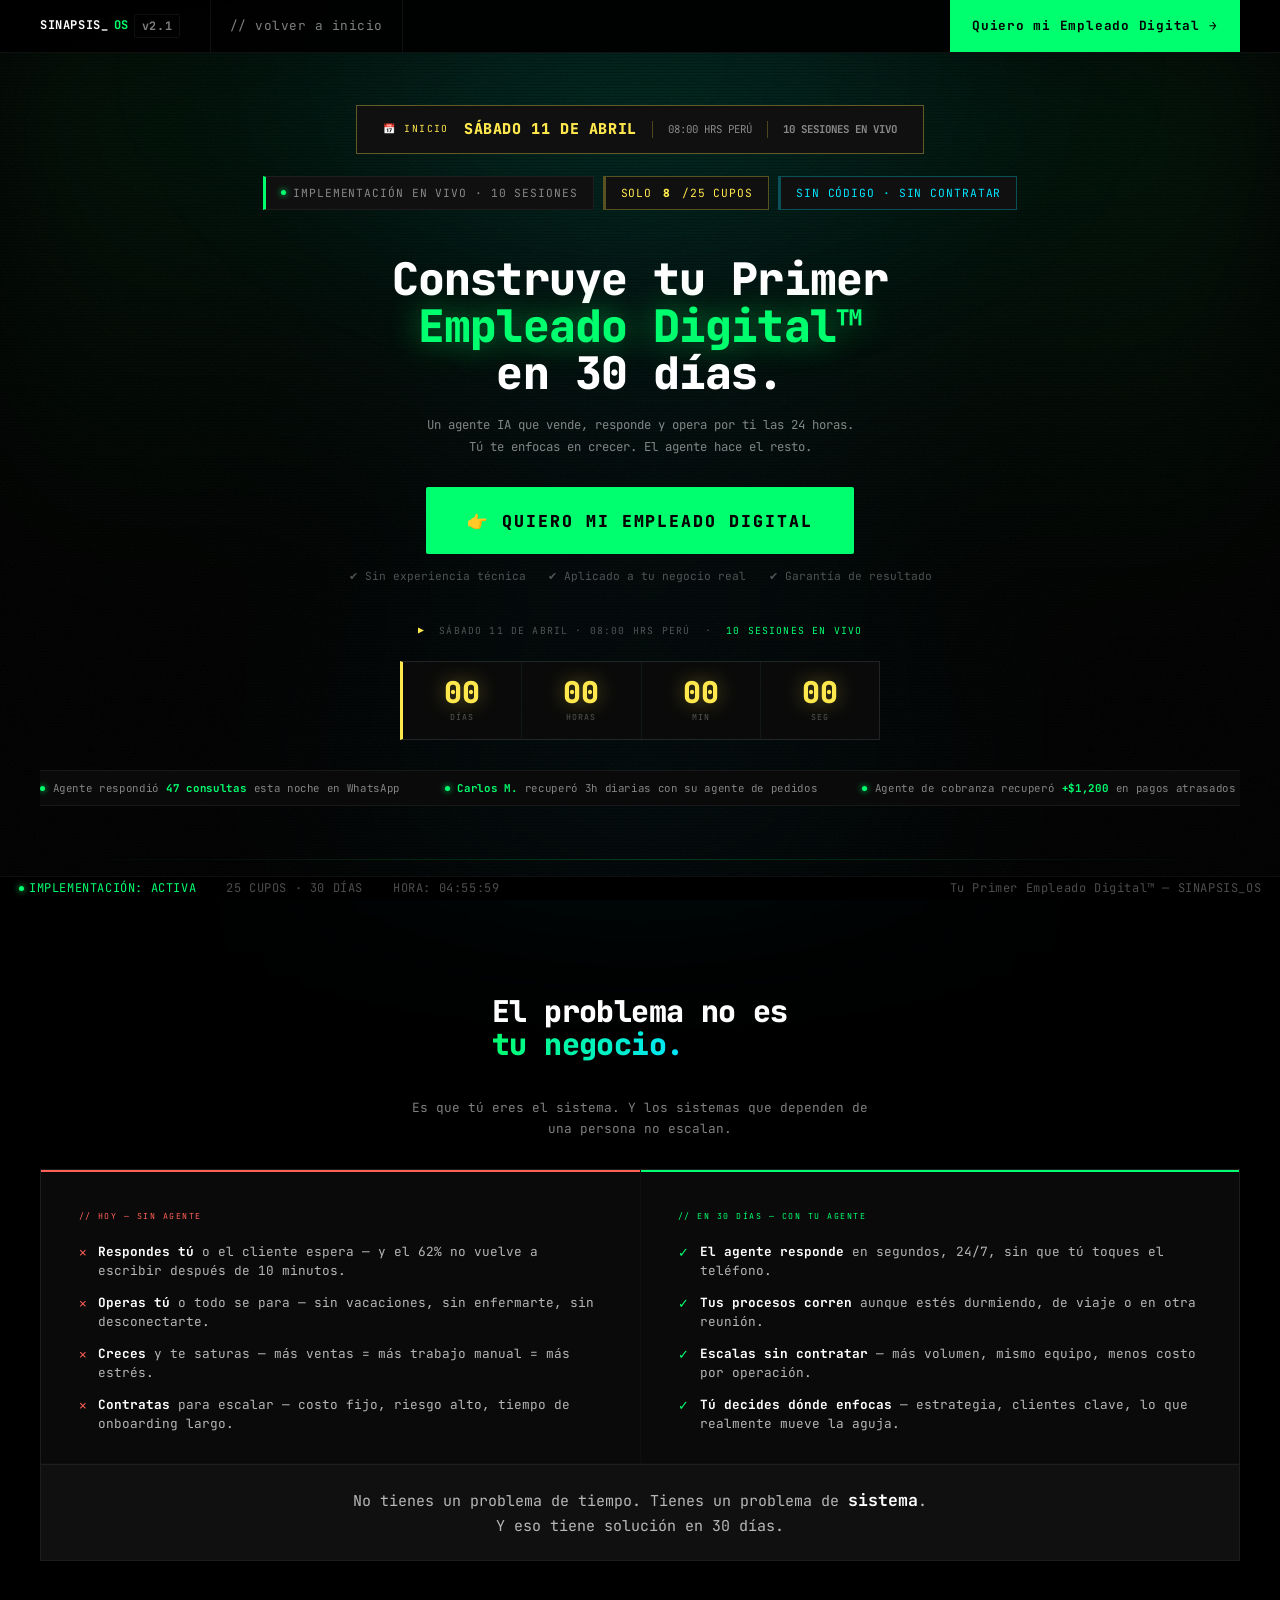
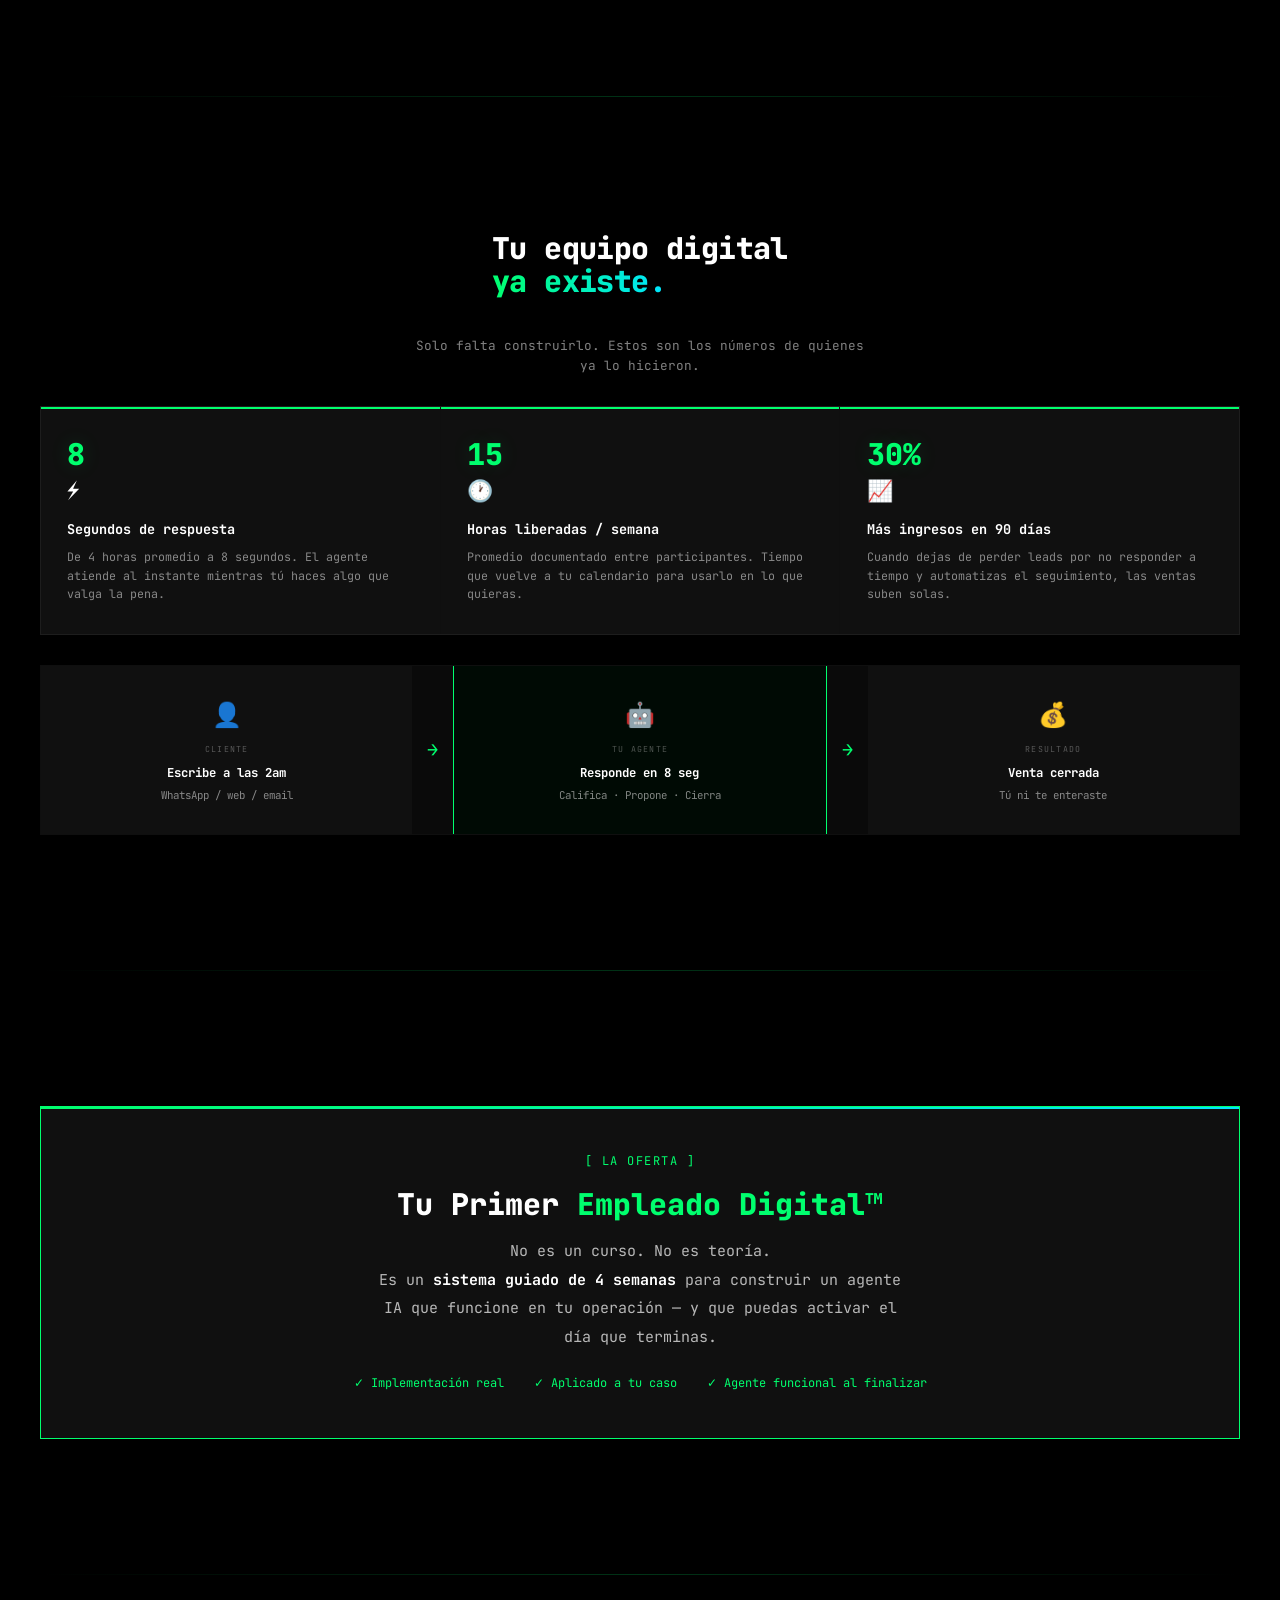
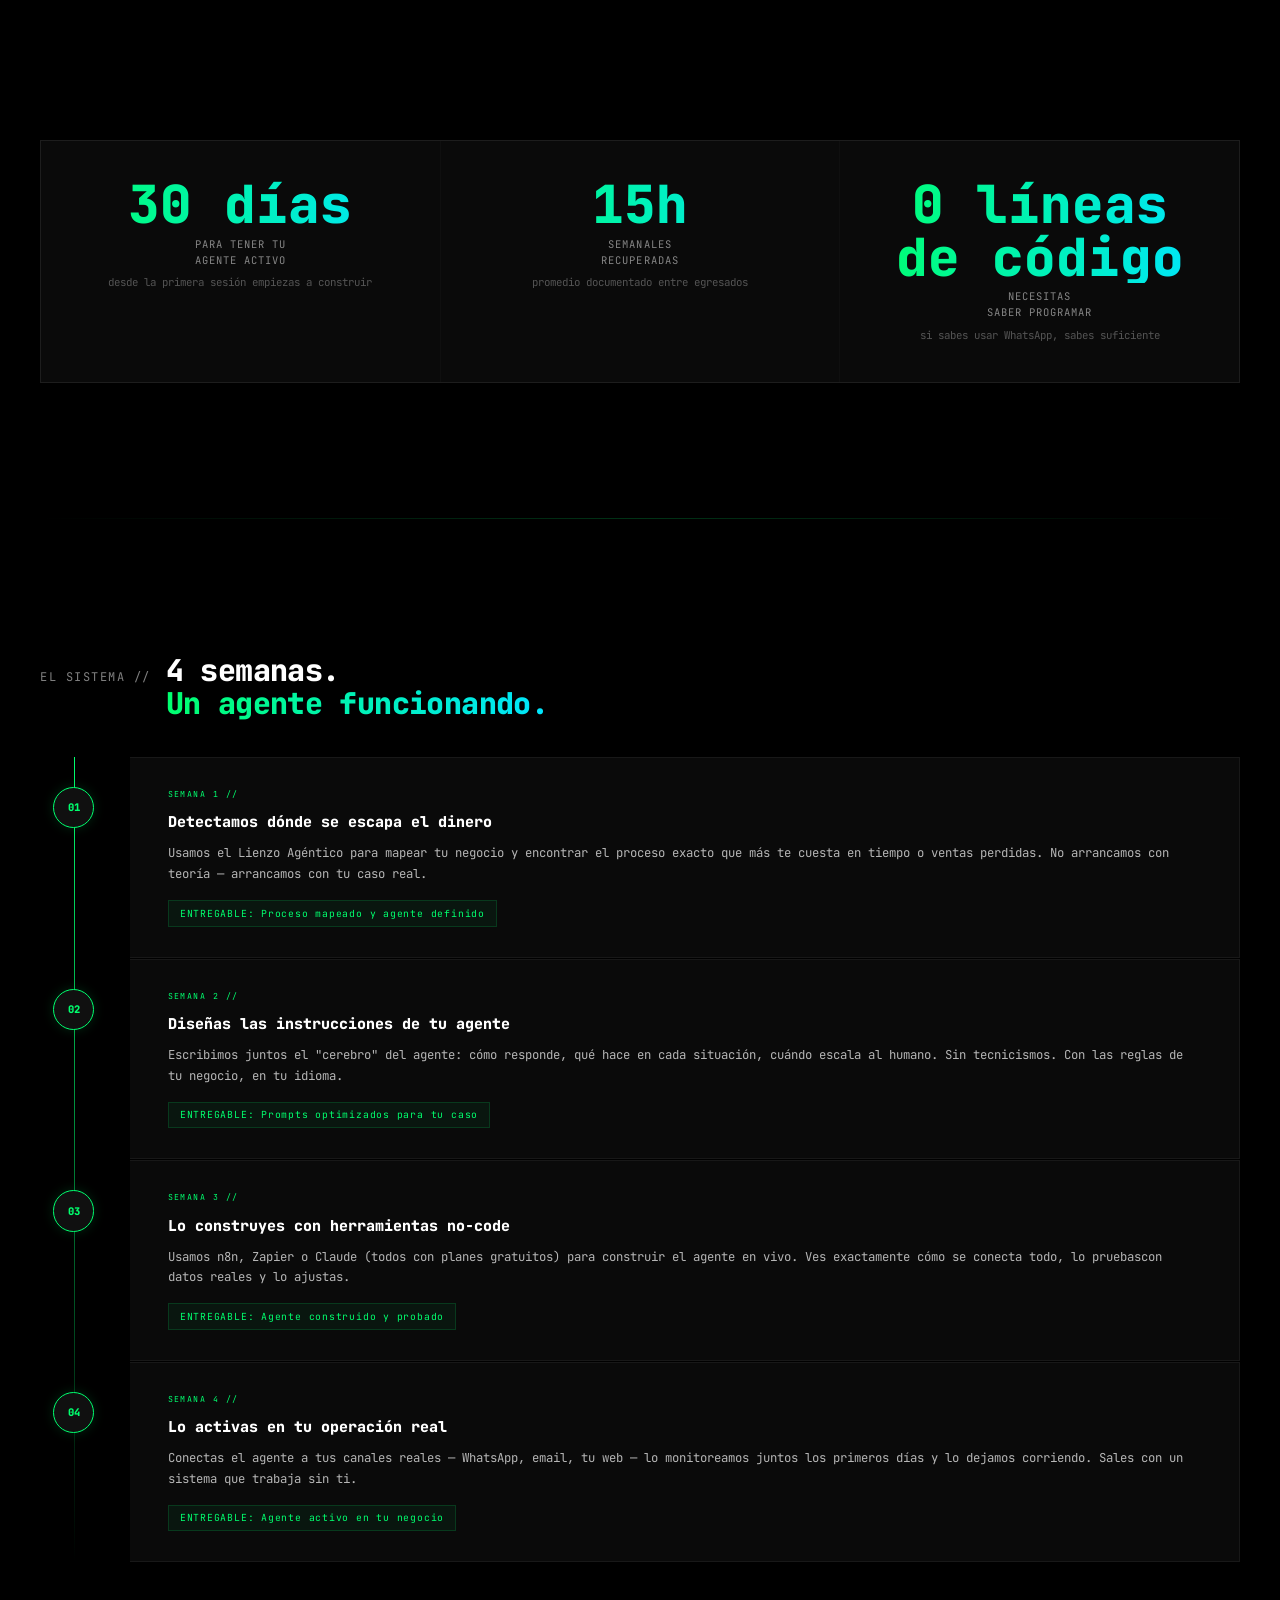
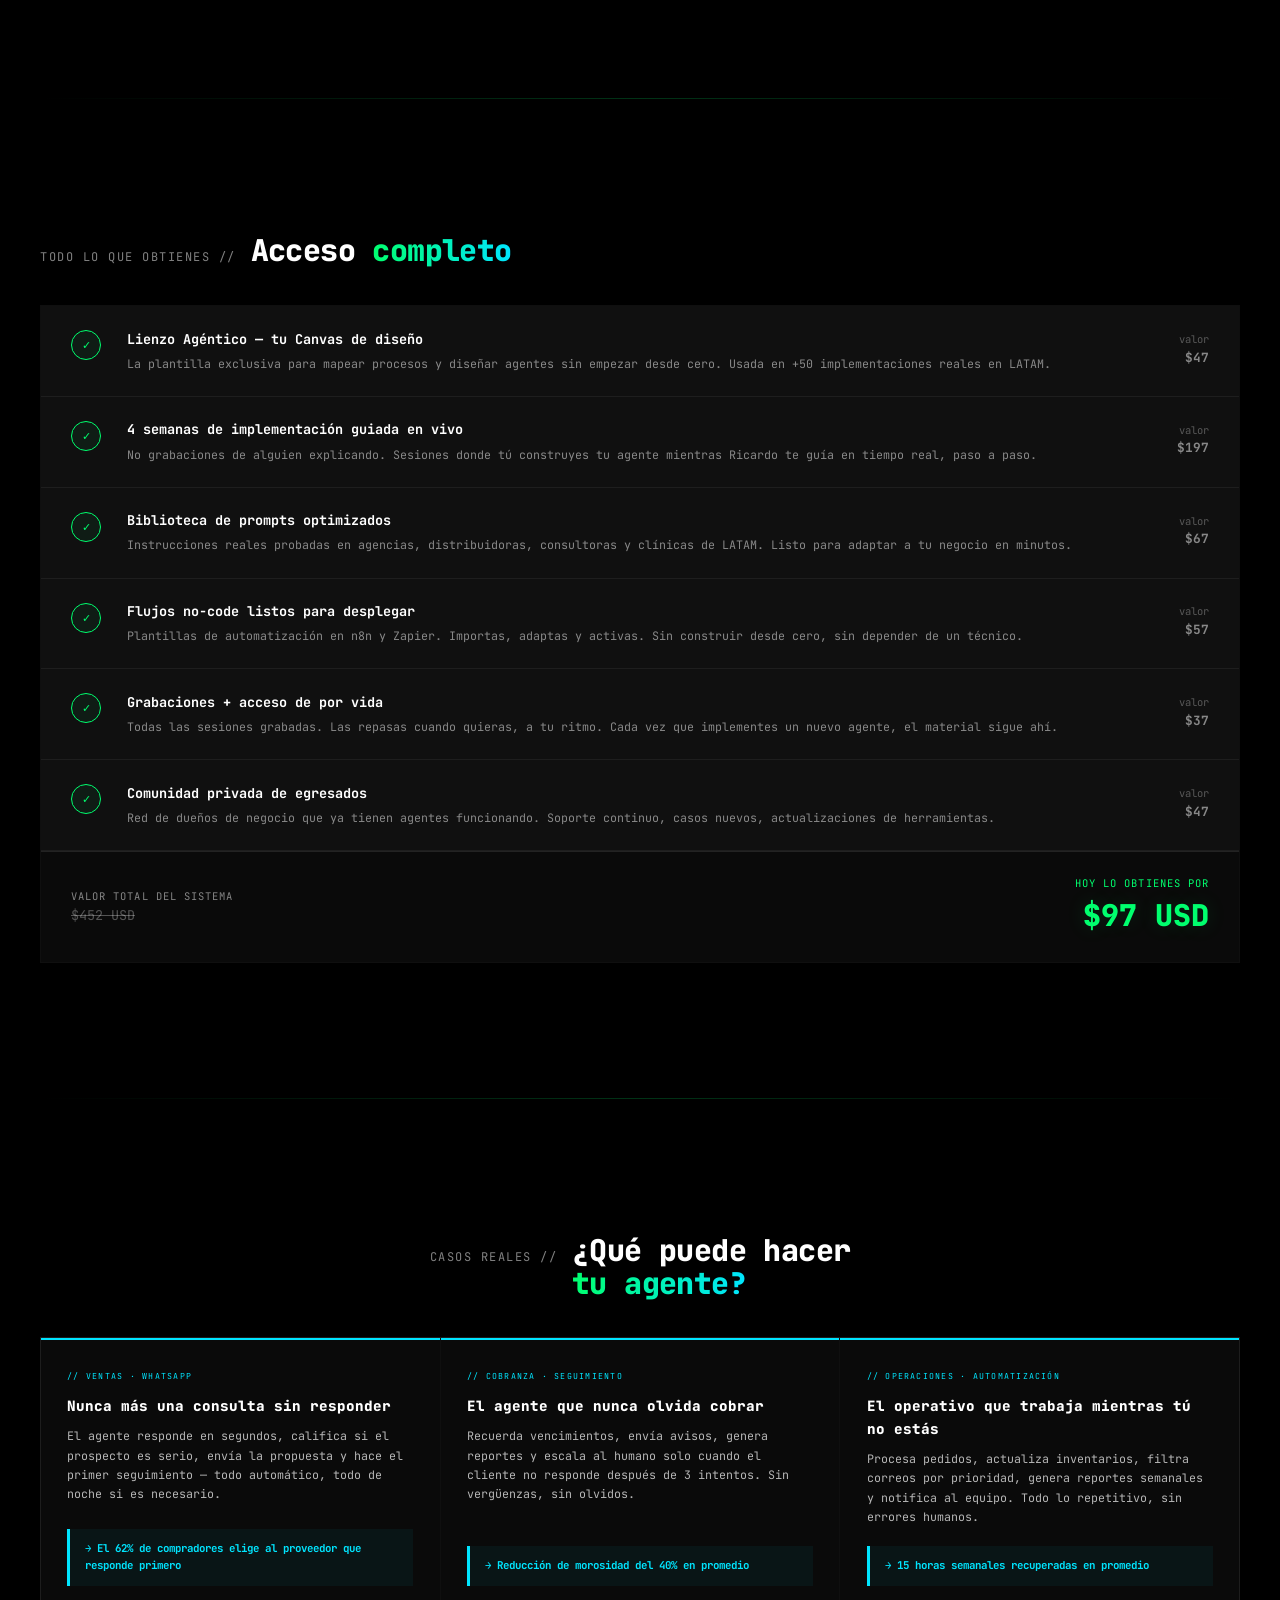
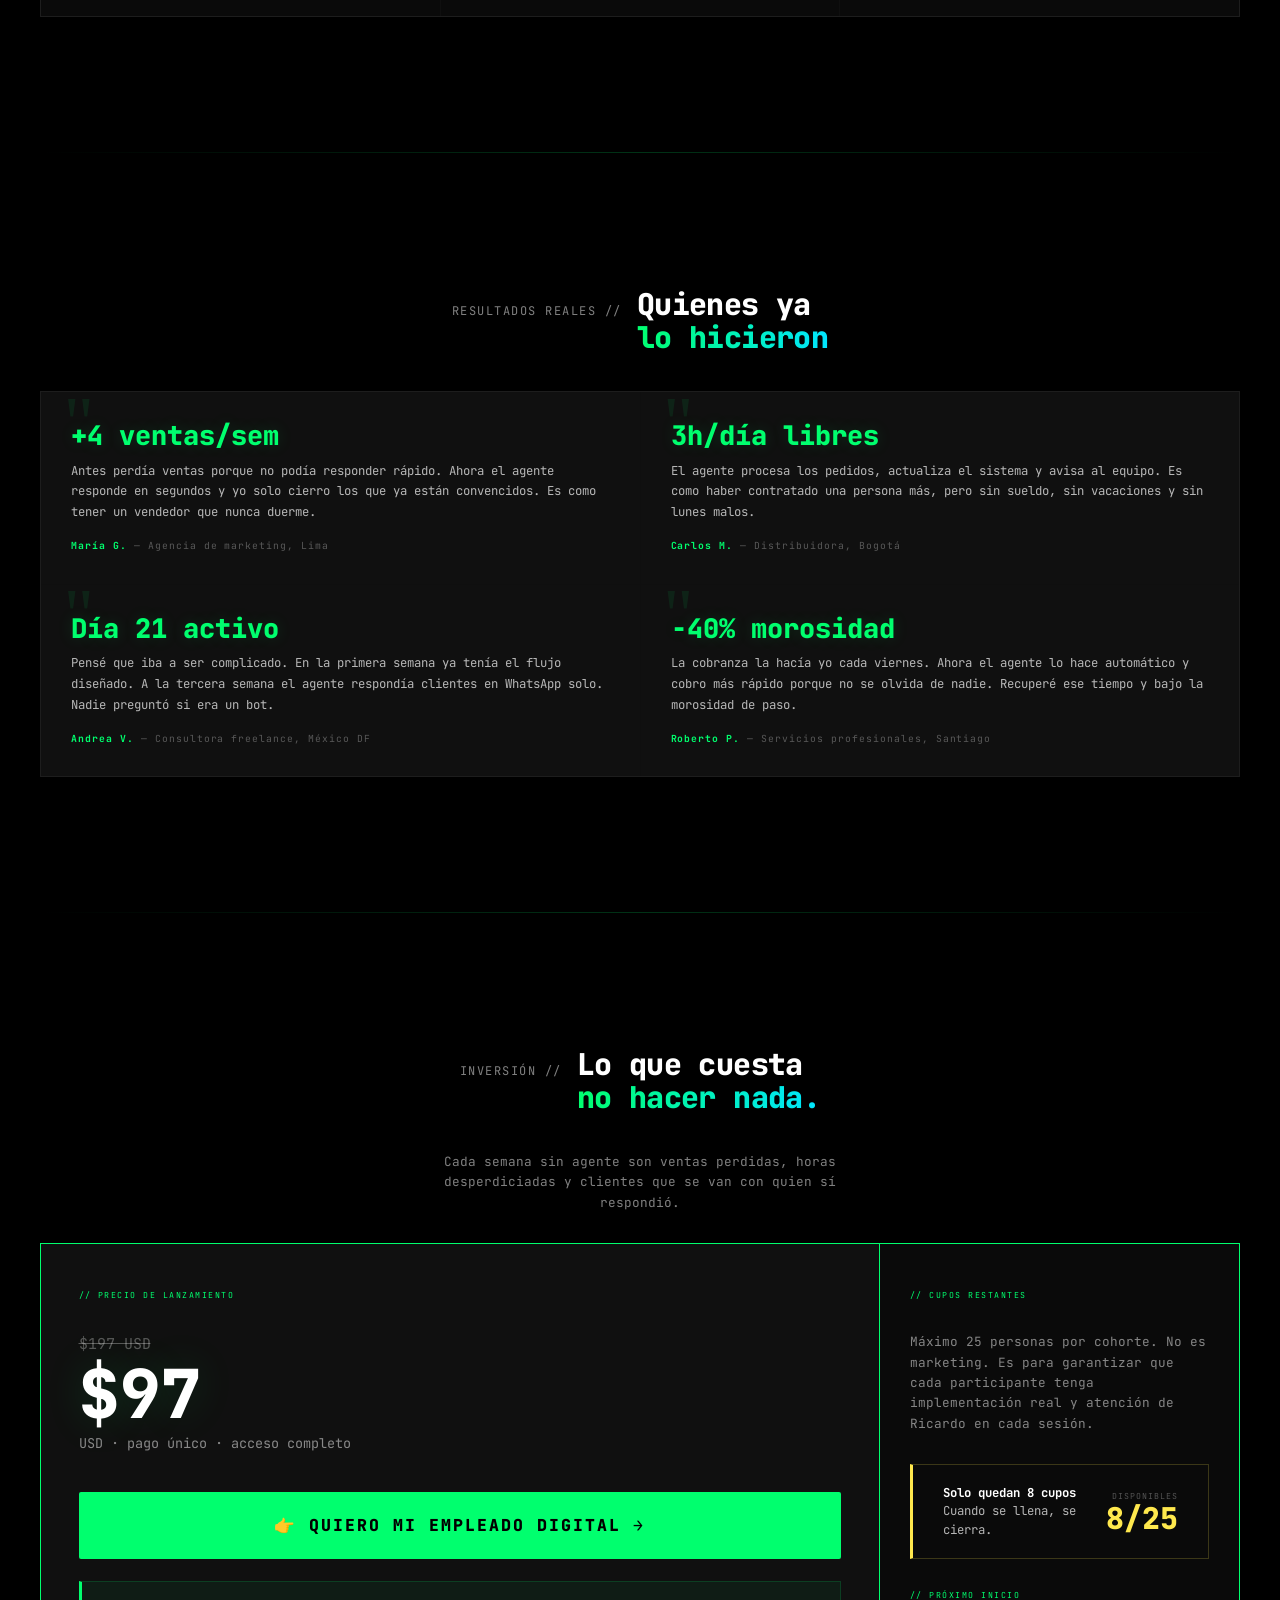
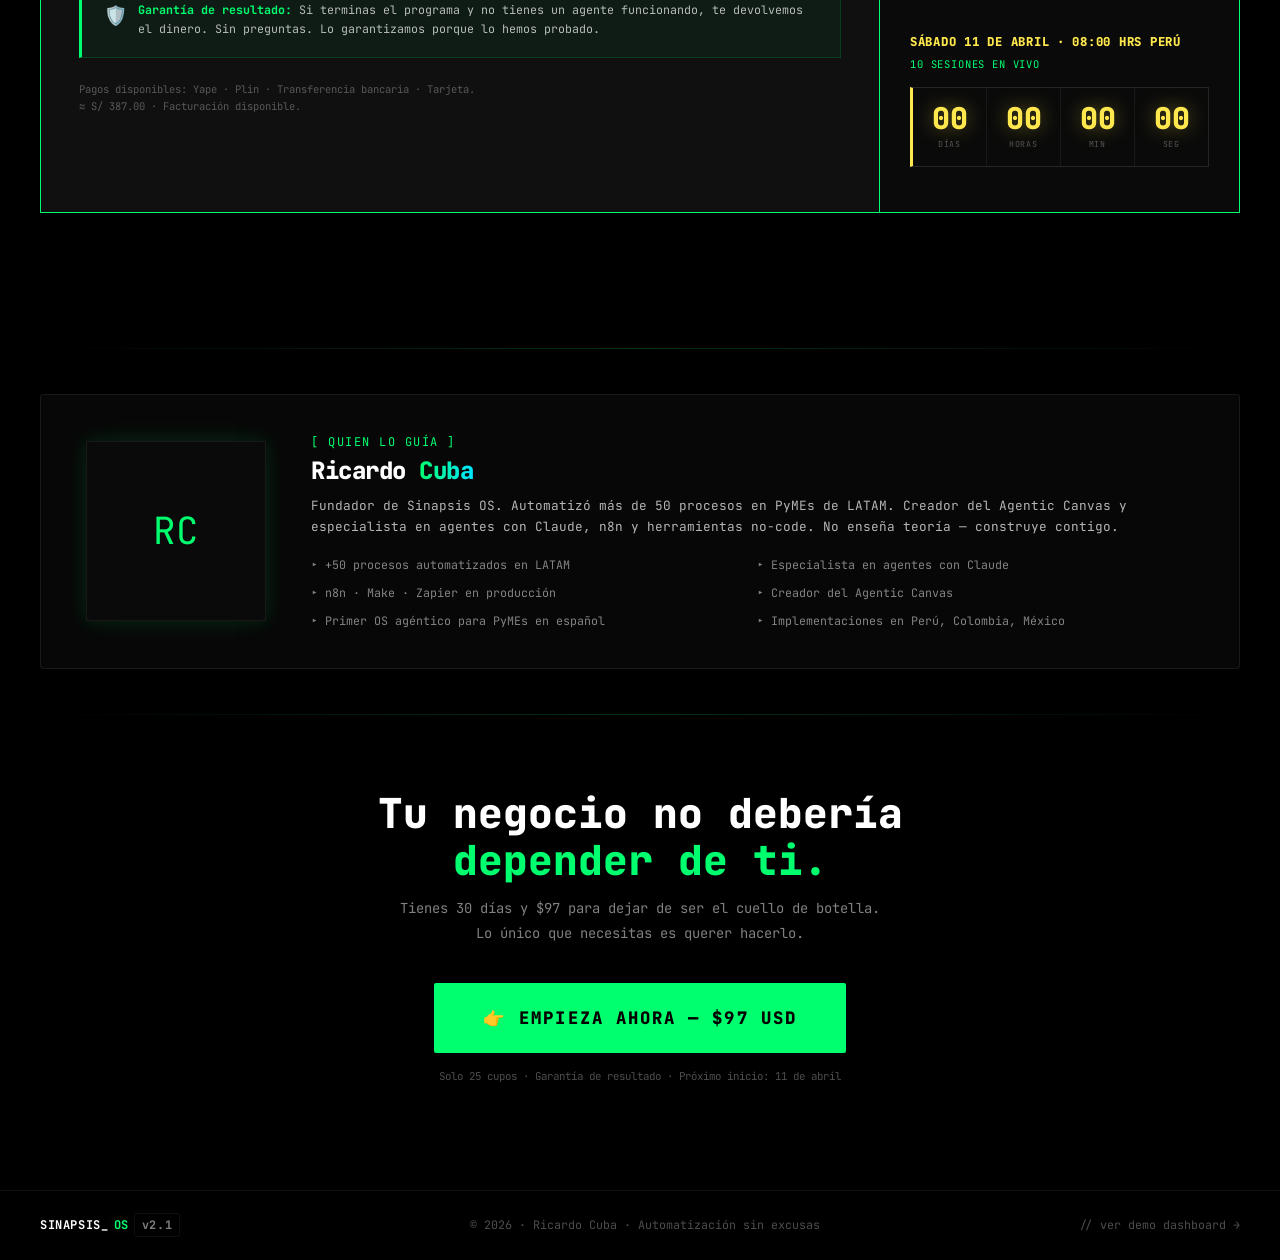
==== commit d8399f32: "fix: update start date to Sat Apr 11 + highlight date and sessions in hero - Change all date referen" ====
--- a/frontend/workshop.html
+++ b/frontend/workshop.html
@@ -375,9 +375,19 @@
 
         <!-- ══ HERO ══ -->
         <section class="ws-hero">
+            <!-- FECHA DESTACADA -->
+            <div style="display:inline-flex; align-items:center; gap:1rem; background:var(--b700); border:1px solid rgba(255,232,77,0.35); padding:0.75rem 1.75rem; margin-bottom:1.5rem; flex-wrap:wrap; justify-content:center;">
+                <span style="font-size:0.65rem; color:var(--y); letter-spacing:0.15em;">📅 INICIO</span>
+                <span style="font-size:1rem; font-weight:800; color:var(--y); letter-spacing:0.04em;">SÁBADO 11 DE ABRIL</span>
+                <span style="width:1px; height:1.1rem; background:rgba(255,232,77,0.25);"></span>
+                <span style="font-size:0.72rem; color:var(--w50);">08:00 HRS PERÚ</span>
+                <span style="width:1px; height:1.1rem; background:rgba(255,232,77,0.25);"></span>
+                <span style="font-size:0.72rem; color:var(--w50); font-weight:700;">10 SESIONES EN VIVO</span>
+            </div>
+
             <div style="display:flex; flex-wrap:wrap; gap:0.6rem; justify-content:center; margin-bottom:1.5rem;">
                 <div class="hero-badge" style="display:inline-flex;">
-                    <span class="ping"></span>IMPLEMENTACIÓN EN VIVO · 30 DÍAS
+                    <span class="ping"></span>IMPLEMENTACIÓN EN VIVO · 10 SESIONES
                 </div>
                 <div class="hero-badge" style="display:inline-flex; border-color:rgba(255,232,77,0.3); color:var(--y);">
                     SOLO <span id="slots-left" style="font-weight:800; margin:0 0.3em;">8</span>/25 CUPOS
@@ -410,7 +420,7 @@
             <!-- COUNTDOWN -->
             <div style="margin:2.5rem auto 0; text-align:center;">
                 <div style="font-size:0.65rem; color:var(--w30); letter-spacing:0.12em; margin-bottom:0.5rem;">
-                    <span style="color:var(--y);">▶</span> &nbsp;PRÓXIMO INICIO · LUNES 14 DE ABRIL · 08:00 HRS PERÚ
+                    <span style="color:var(--y);">▶</span> &nbsp;SÁBADO 11 DE ABRIL · 08:00 HRS PERÚ &nbsp;·&nbsp; <span style="color:var(--g);">10 SESIONES EN VIVO</span>
                 </div>
                 <div class="countdown-bar rv" id="countdown-bar">
                     <div class="cd-unit"><span class="cd-num" id="cd-dias">--</span><span class="cd-lbl">DÍAS</span></div>
@@ -816,8 +826,11 @@
                     </div>
                     <div style="margin-top:2rem;">
                         <div class="price-label">// PRÓXIMO INICIO</div>
-                        <div style="font-size:0.75rem; color:var(--w50); margin-bottom:1rem; letter-spacing:0.06em;">
-                            LUNES 14 DE ABRIL · 08:00 HRS PERÚ
+                        <div style="font-size:0.82rem; color:var(--y); font-weight:800; margin-bottom:0.25rem; letter-spacing:0.06em;">
+                            SÁBADO 11 DE ABRIL · 08:00 HRS PERÚ
+                        </div>
+                        <div style="font-size:0.7rem; color:var(--g); margin-bottom:1rem; letter-spacing:0.08em;">
+                            10 SESIONES EN VIVO
                         </div>
                         <div class="countdown-bar" style="max-width:100%; margin:0;">
                             <div class="cd-unit"><span class="cd-num" id="cd-dias-2">--</span><span class="cd-lbl">DÍAS</span></div>
@@ -871,7 +884,7 @@
                 👉 Empieza ahora — $97 USD
             </a>
             <div style="margin-top:1rem; font-size:0.72rem; color:var(--w30);">
-                Solo 25 cupos · Garantía de resultado · Próximo inicio: 14 de abril
+                Solo 25 cupos · Garantía de resultado · Próximo inicio: 11 de abril
             </div>
         </section>
 
@@ -894,7 +907,7 @@
 
     <script>
         /* ── COUNTDOWN (sincronizado en hero y precio) ── */
-        const FECHA = new Date('2026-04-14T13:00:00Z');
+        const FECHA = new Date('2026-04-11T13:00:00Z');
         function pad(n) { return String(n).padStart(2,'0'); }
         function tick() {
             const d = FECHA - new Date();
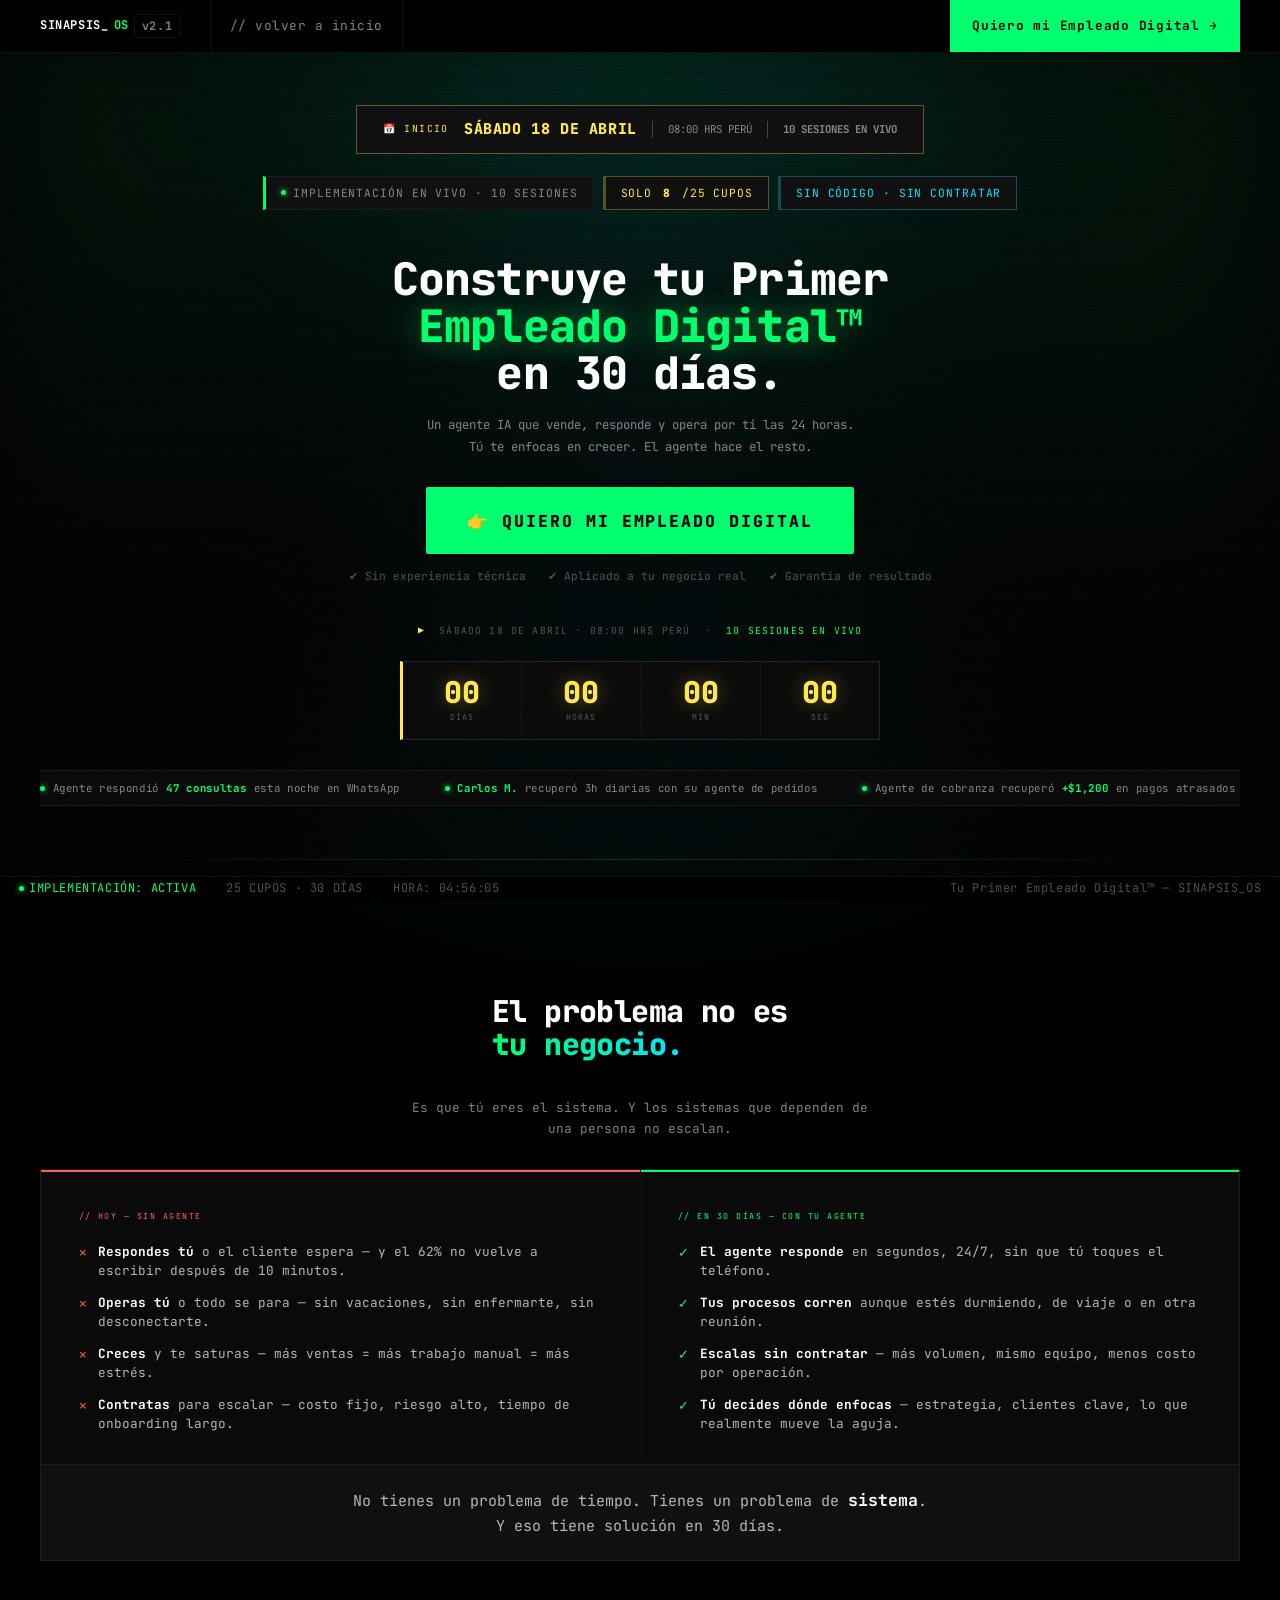
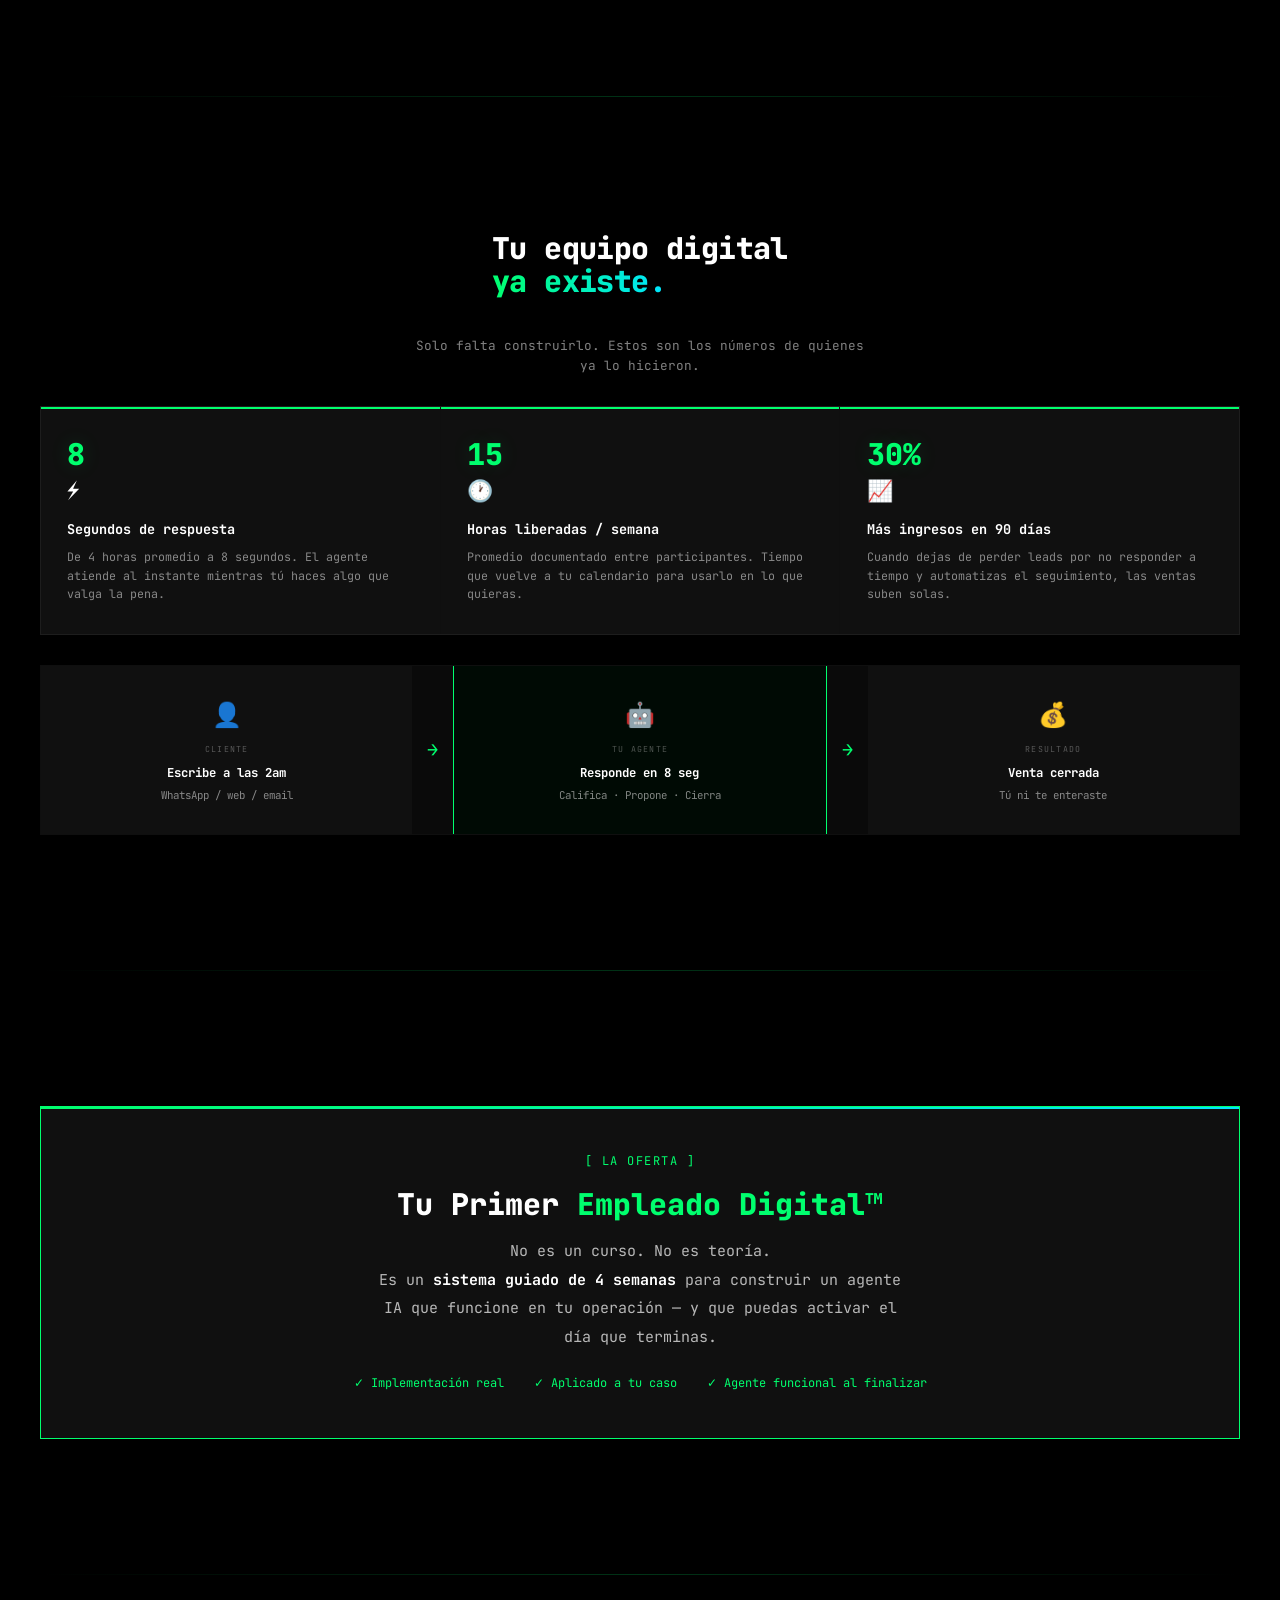
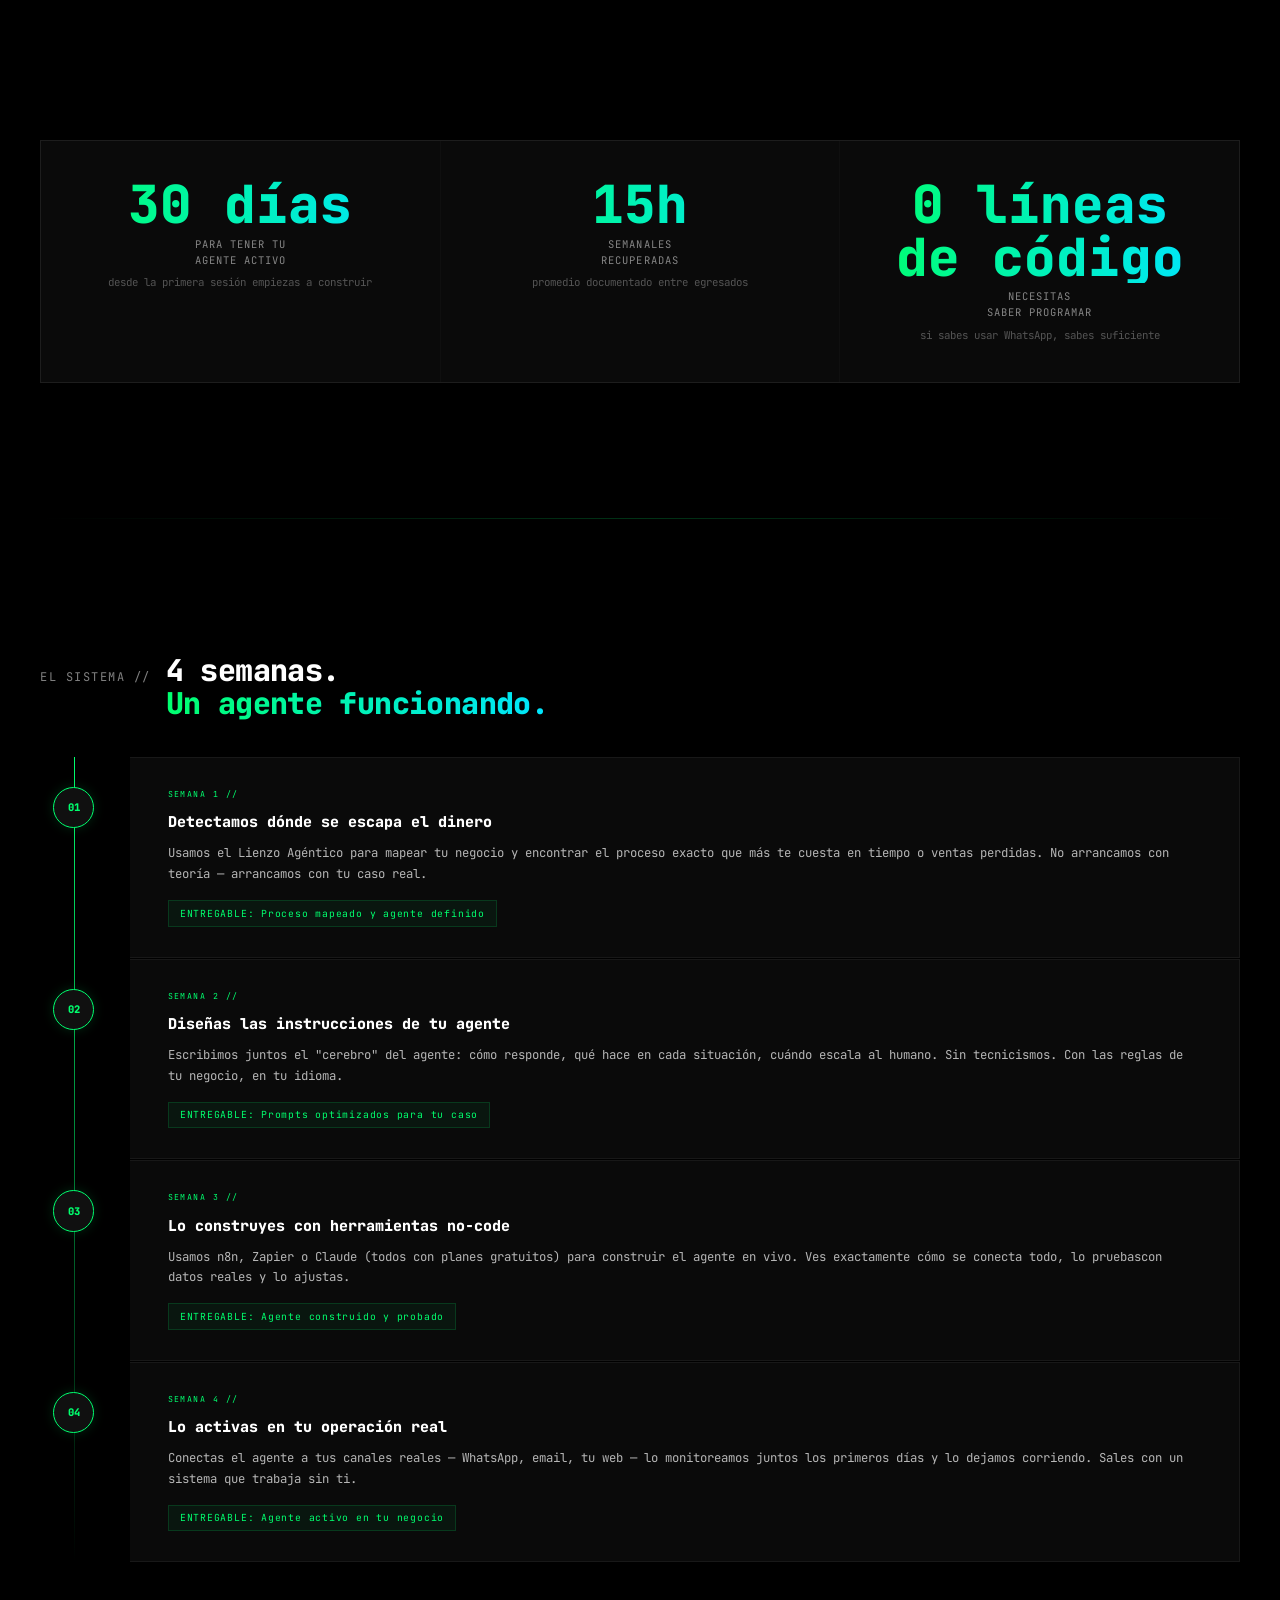
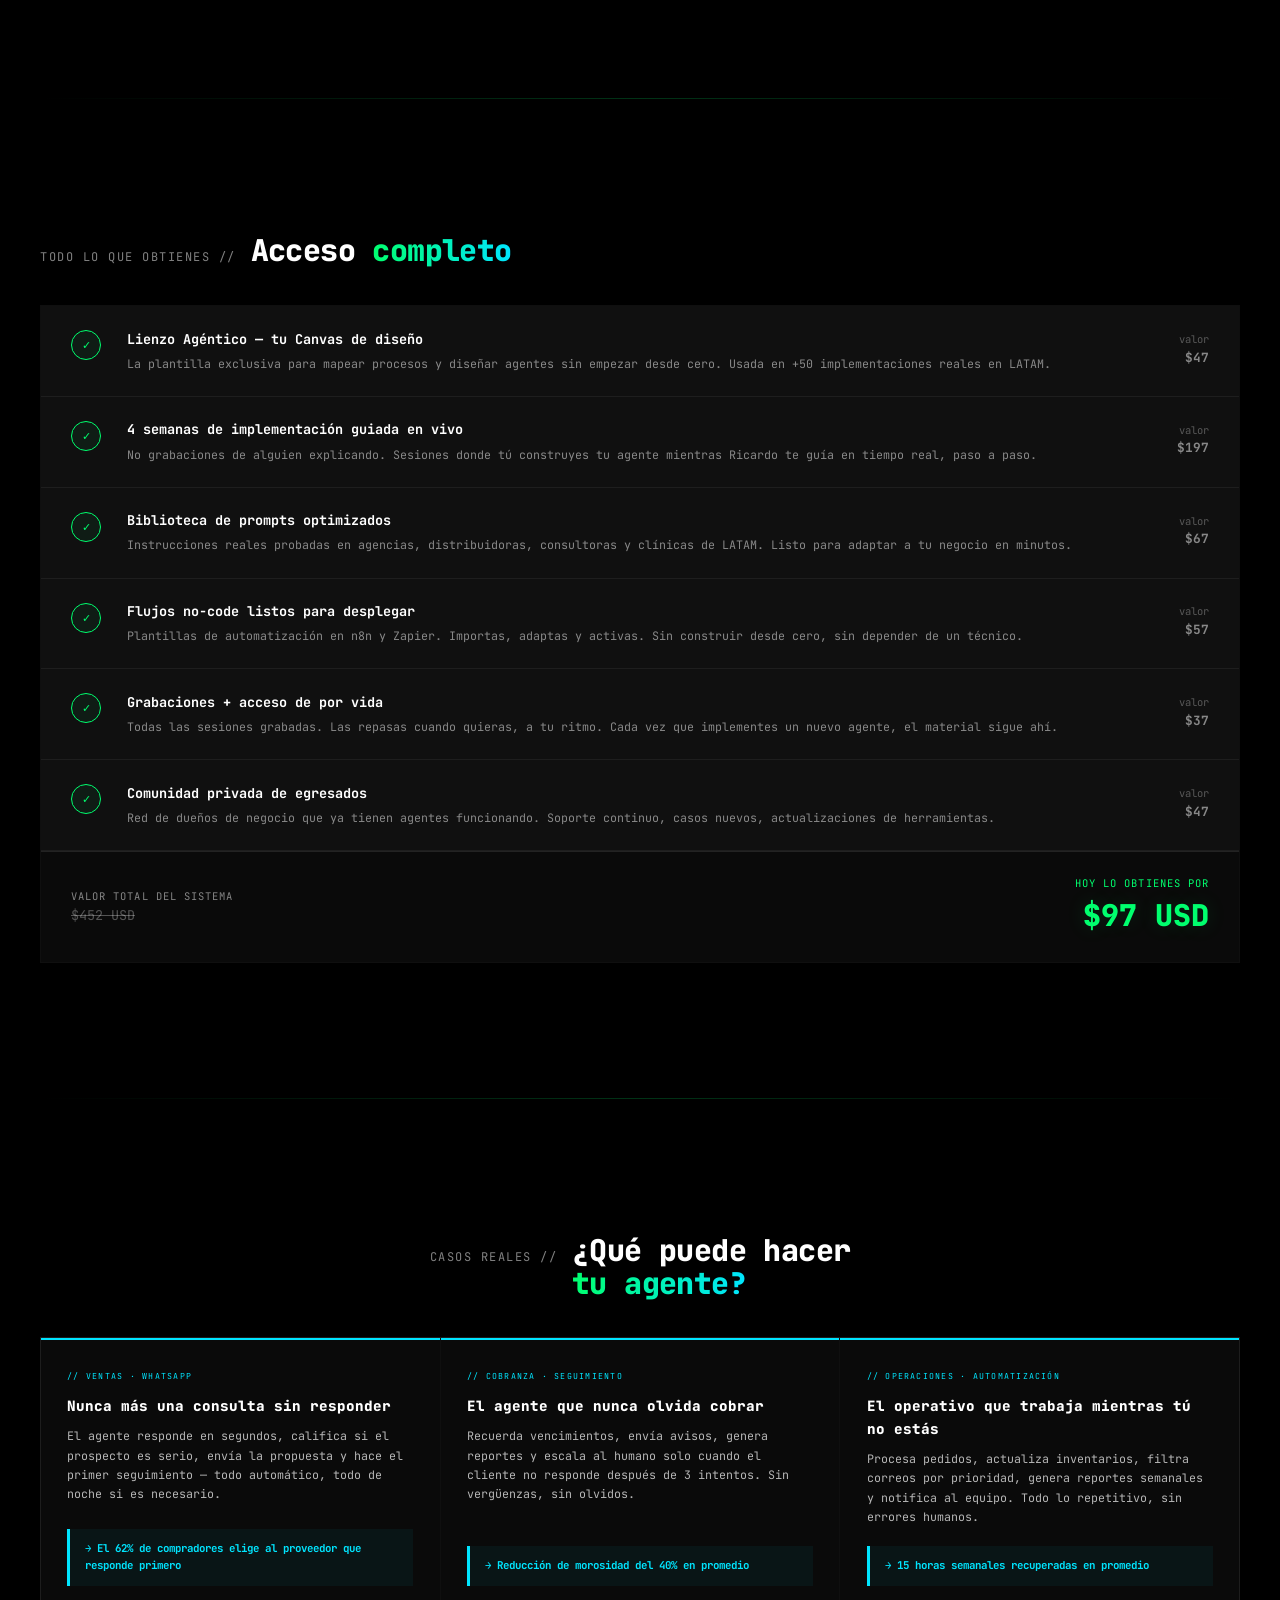
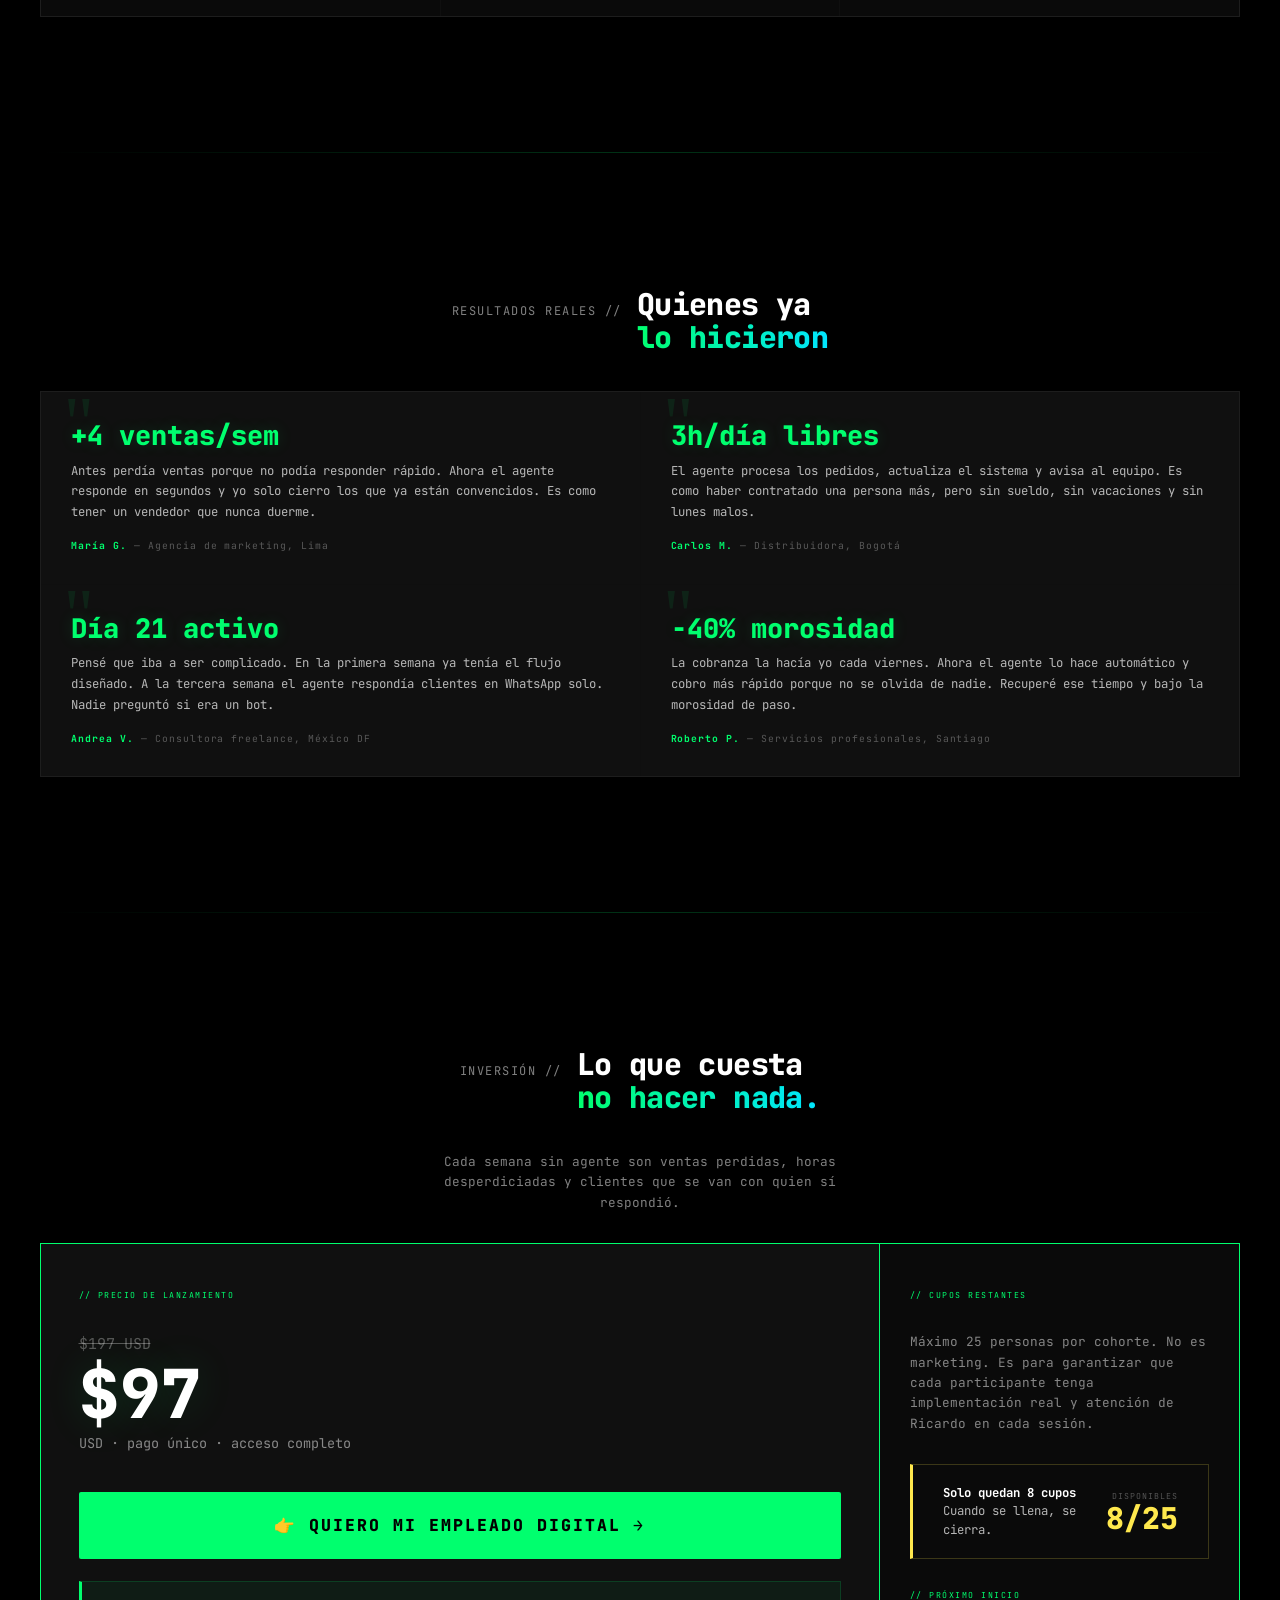
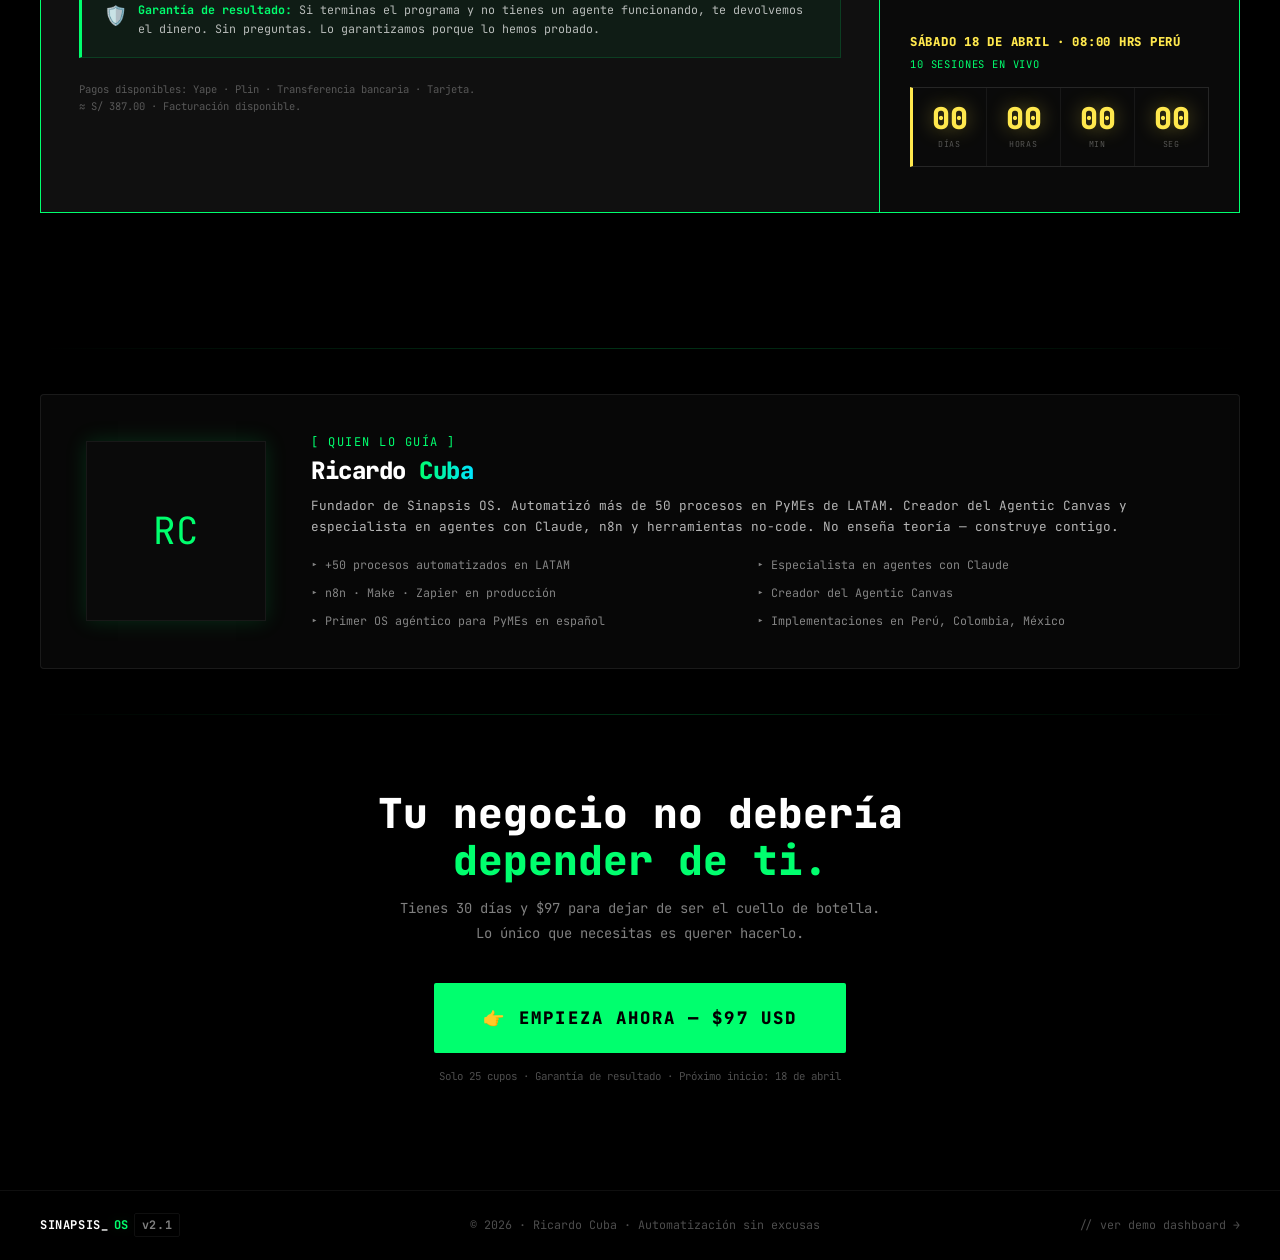
==== commit f70e7e3f: "fix: update start date from April 11 to April 18 Co-Authored-By: Claude Sonnet 4.6 <noreply@anthropi" ====
--- a/frontend/workshop.html
+++ b/frontend/workshop.html
@@ -378,7 +378,7 @@
             <!-- FECHA DESTACADA -->
             <div style="display:inline-flex; align-items:center; gap:1rem; background:var(--b700); border:1px solid rgba(255,232,77,0.35); padding:0.75rem 1.75rem; margin-bottom:1.5rem; flex-wrap:wrap; justify-content:center;">
                 <span style="font-size:0.65rem; color:var(--y); letter-spacing:0.15em;">📅 INICIO</span>
-                <span style="font-size:1rem; font-weight:800; color:var(--y); letter-spacing:0.04em;">SÁBADO 11 DE ABRIL</span>
+                <span style="font-size:1rem; font-weight:800; color:var(--y); letter-spacing:0.04em;">SÁBADO 18 DE ABRIL</span>
                 <span style="width:1px; height:1.1rem; background:rgba(255,232,77,0.25);"></span>
                 <span style="font-size:0.72rem; color:var(--w50);">08:00 HRS PERÚ</span>
                 <span style="width:1px; height:1.1rem; background:rgba(255,232,77,0.25);"></span>
@@ -420,7 +420,7 @@
             <!-- COUNTDOWN -->
             <div style="margin:2.5rem auto 0; text-align:center;">
                 <div style="font-size:0.65rem; color:var(--w30); letter-spacing:0.12em; margin-bottom:0.5rem;">
-                    <span style="color:var(--y);">▶</span> &nbsp;SÁBADO 11 DE ABRIL · 08:00 HRS PERÚ &nbsp;·&nbsp; <span style="color:var(--g);">10 SESIONES EN VIVO</span>
+                    <span style="color:var(--y);">▶</span> &nbsp;SÁBADO 18 DE ABRIL · 08:00 HRS PERÚ &nbsp;·&nbsp; <span style="color:var(--g);">10 SESIONES EN VIVO</span>
                 </div>
                 <div class="countdown-bar rv" id="countdown-bar">
                     <div class="cd-unit"><span class="cd-num" id="cd-dias">--</span><span class="cd-lbl">DÍAS</span></div>
@@ -827,7 +827,7 @@
                     <div style="margin-top:2rem;">
                         <div class="price-label">// PRÓXIMO INICIO</div>
                         <div style="font-size:0.82rem; color:var(--y); font-weight:800; margin-bottom:0.25rem; letter-spacing:0.06em;">
-                            SÁBADO 11 DE ABRIL · 08:00 HRS PERÚ
+                            SÁBADO 18 DE ABRIL · 08:00 HRS PERÚ
                         </div>
                         <div style="font-size:0.7rem; color:var(--g); margin-bottom:1rem; letter-spacing:0.08em;">
                             10 SESIONES EN VIVO
@@ -884,7 +884,7 @@
                 👉 Empieza ahora — $97 USD
             </a>
             <div style="margin-top:1rem; font-size:0.72rem; color:var(--w30);">
-                Solo 25 cupos · Garantía de resultado · Próximo inicio: 11 de abril
+                Solo 25 cupos · Garantía de resultado · Próximo inicio: 18 de abril
             </div>
         </section>
 
@@ -907,7 +907,7 @@
 
     <script>
         /* ── COUNTDOWN (sincronizado en hero y precio) ── */
-        const FECHA = new Date('2026-04-11T13:00:00Z');
+        const FECHA = new Date('2026-04-18T13:00:00Z');
         function pad(n) { return String(n).padStart(2,'0'); }
         function tick() {
             const d = FECHA - new Date();
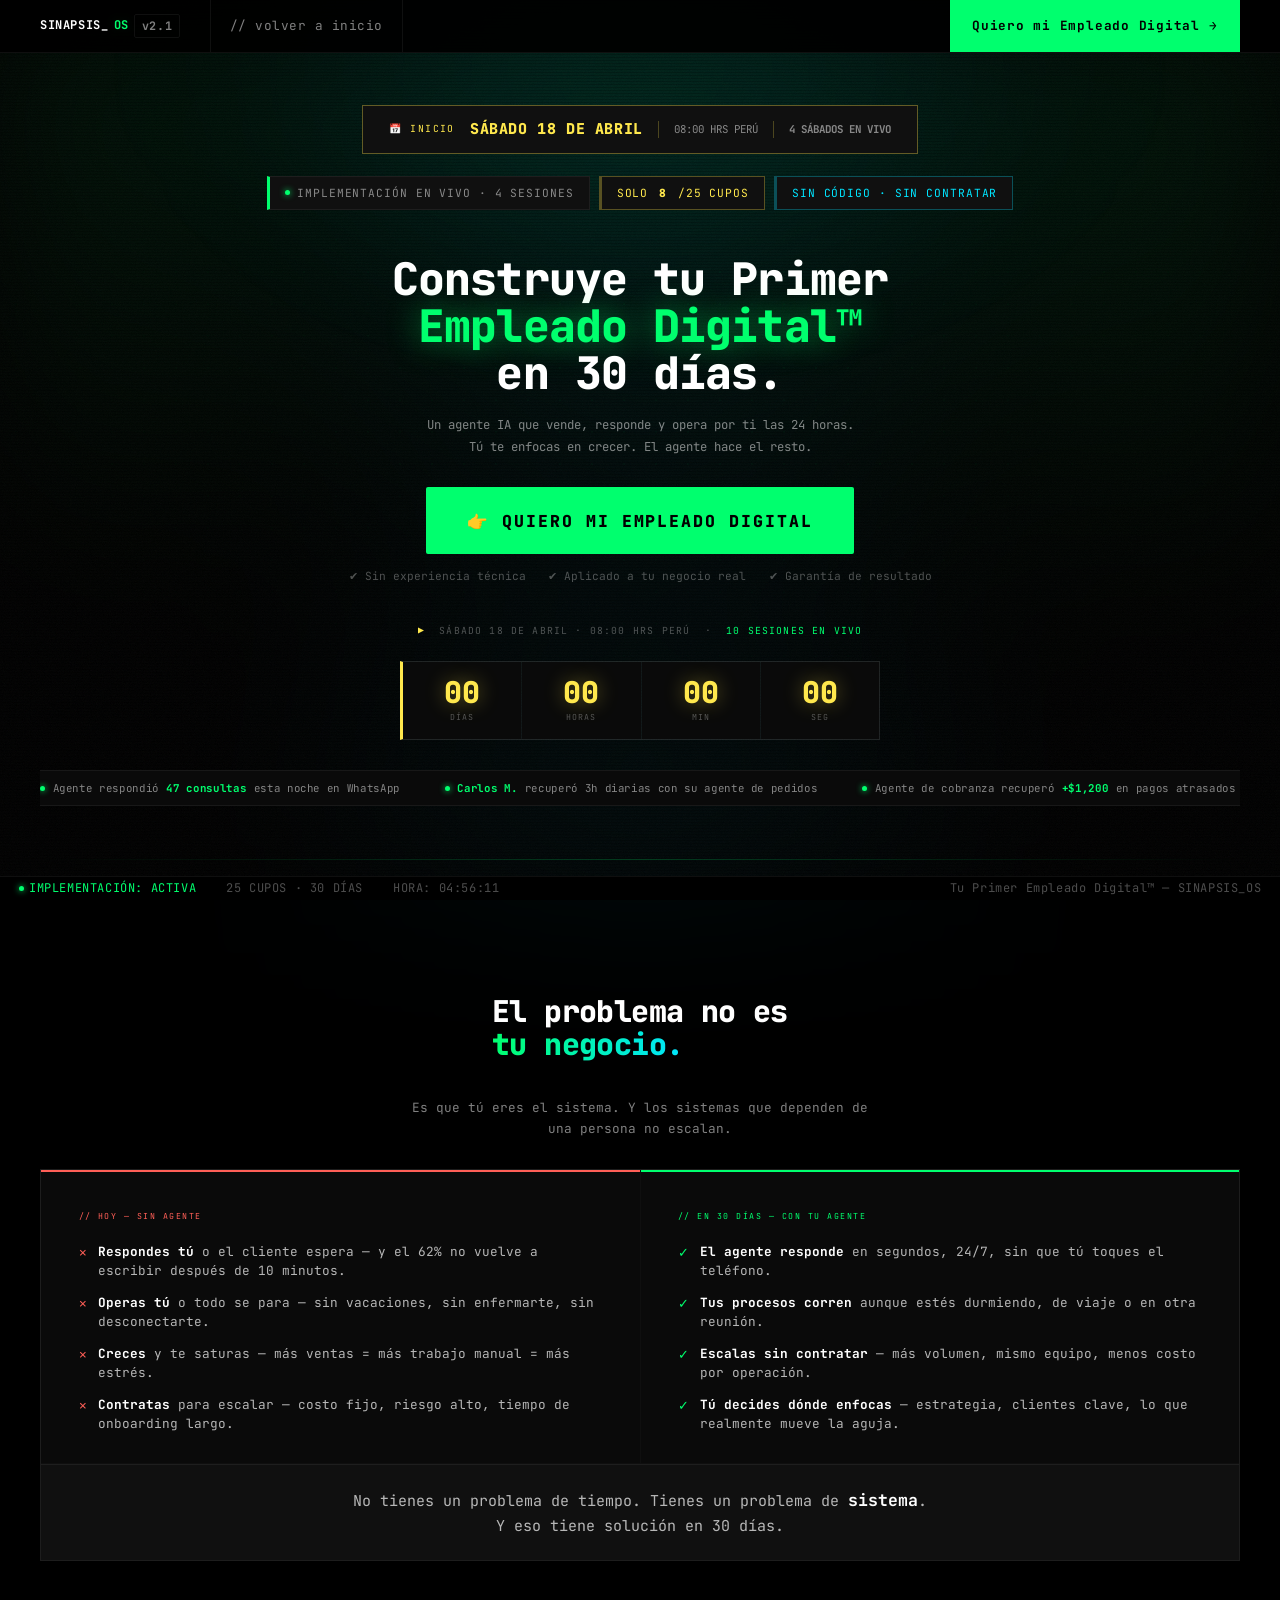
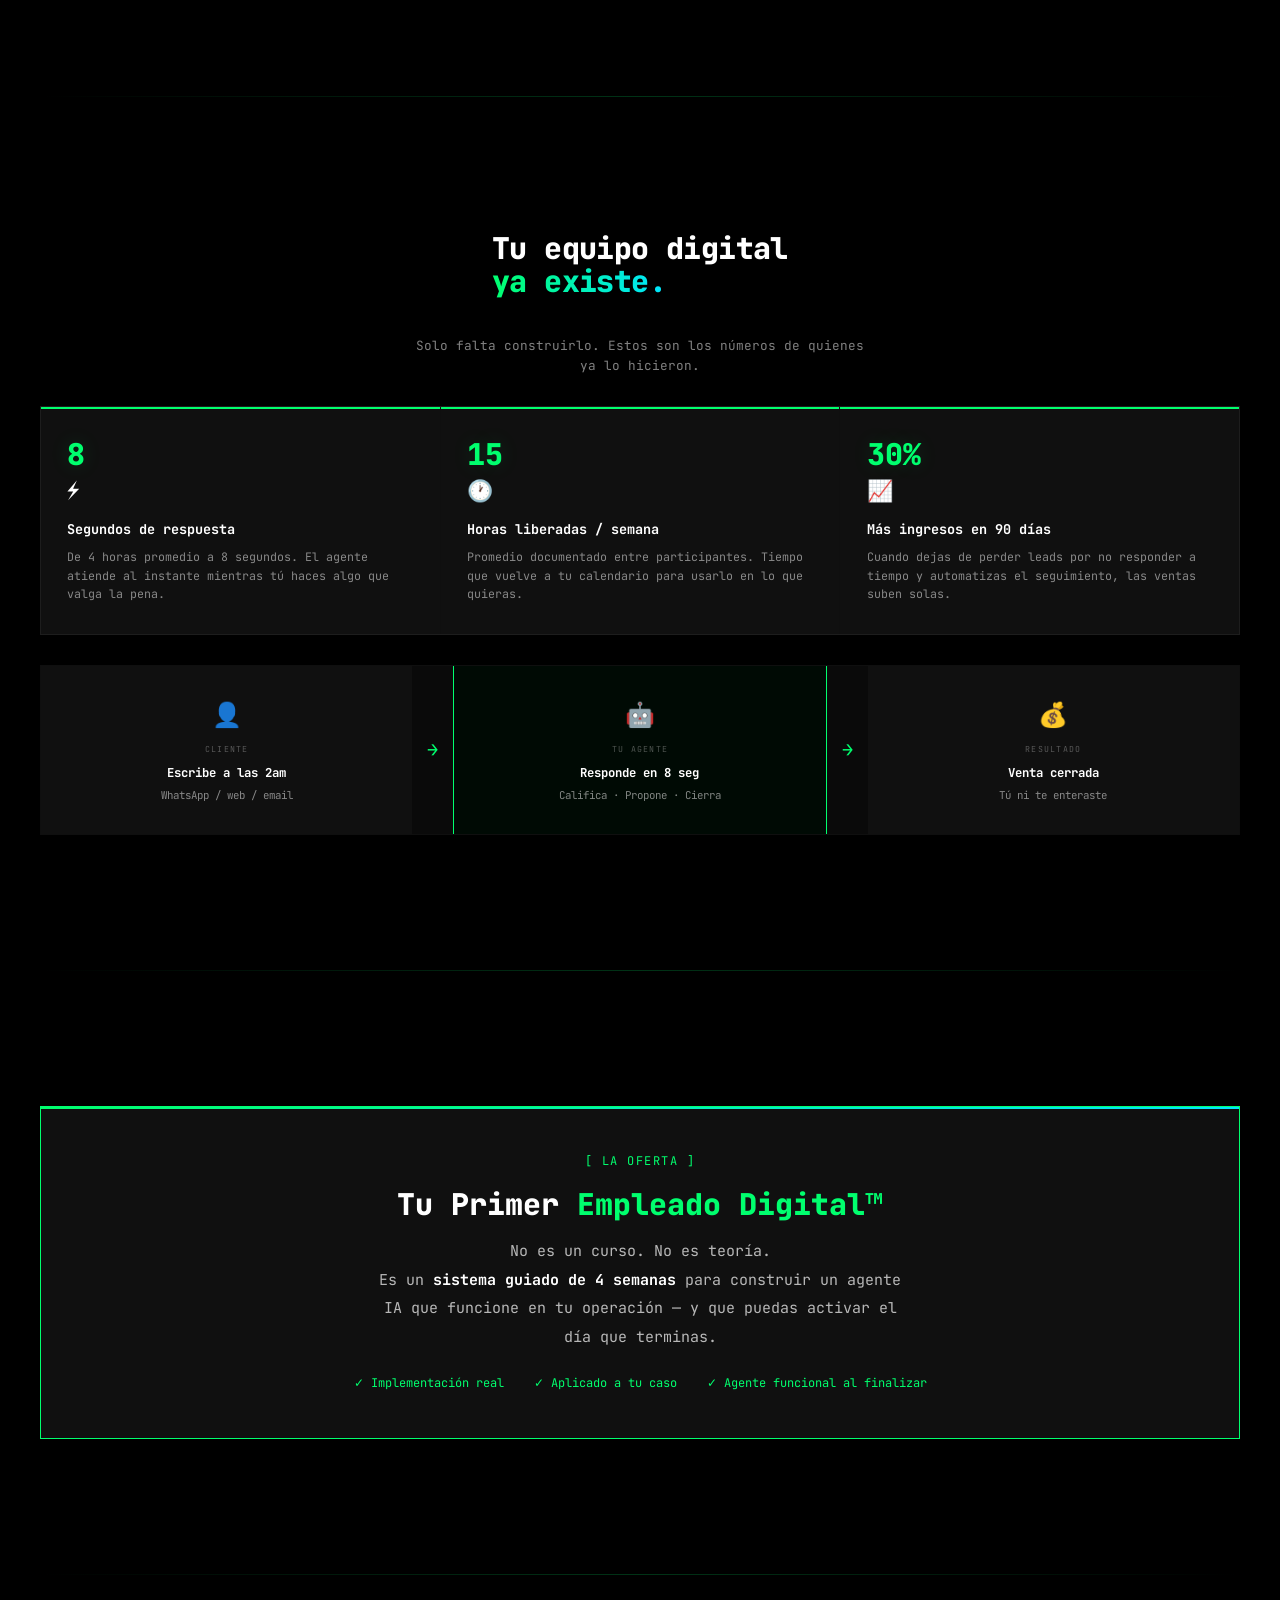
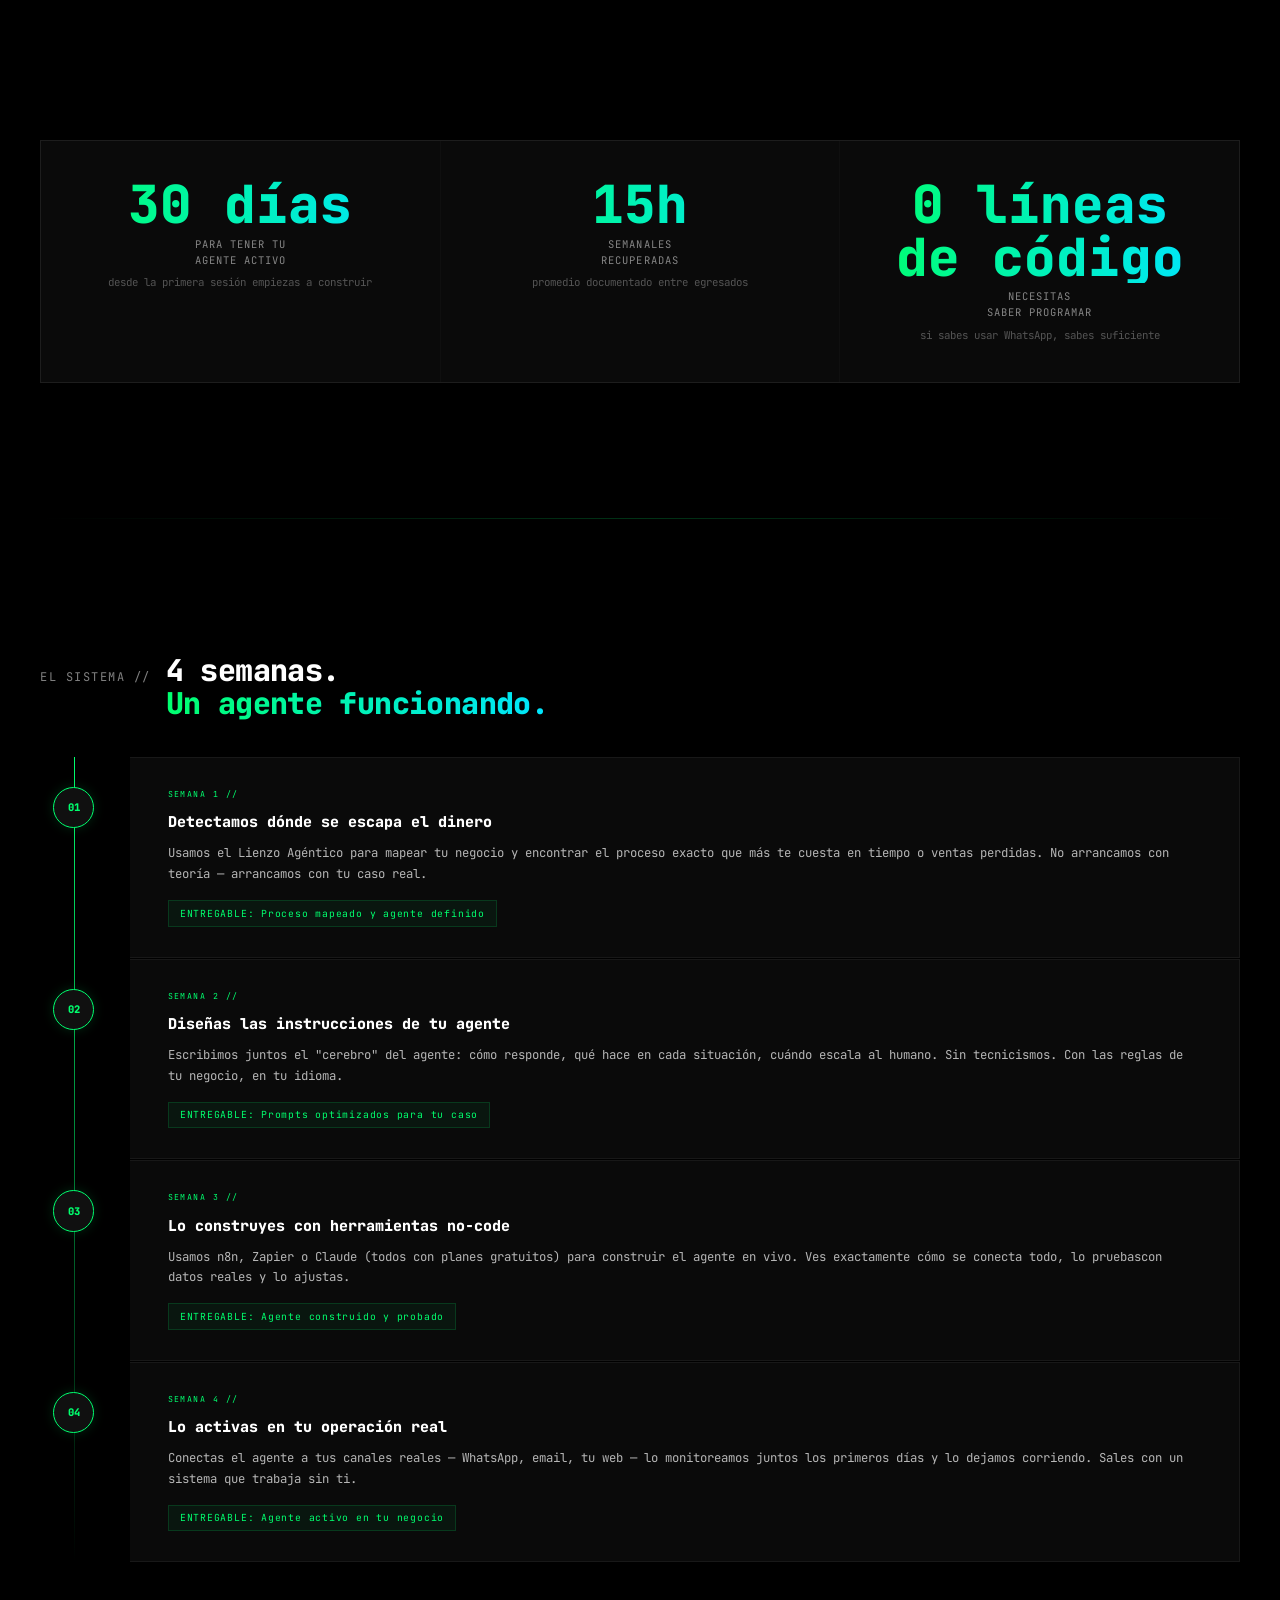
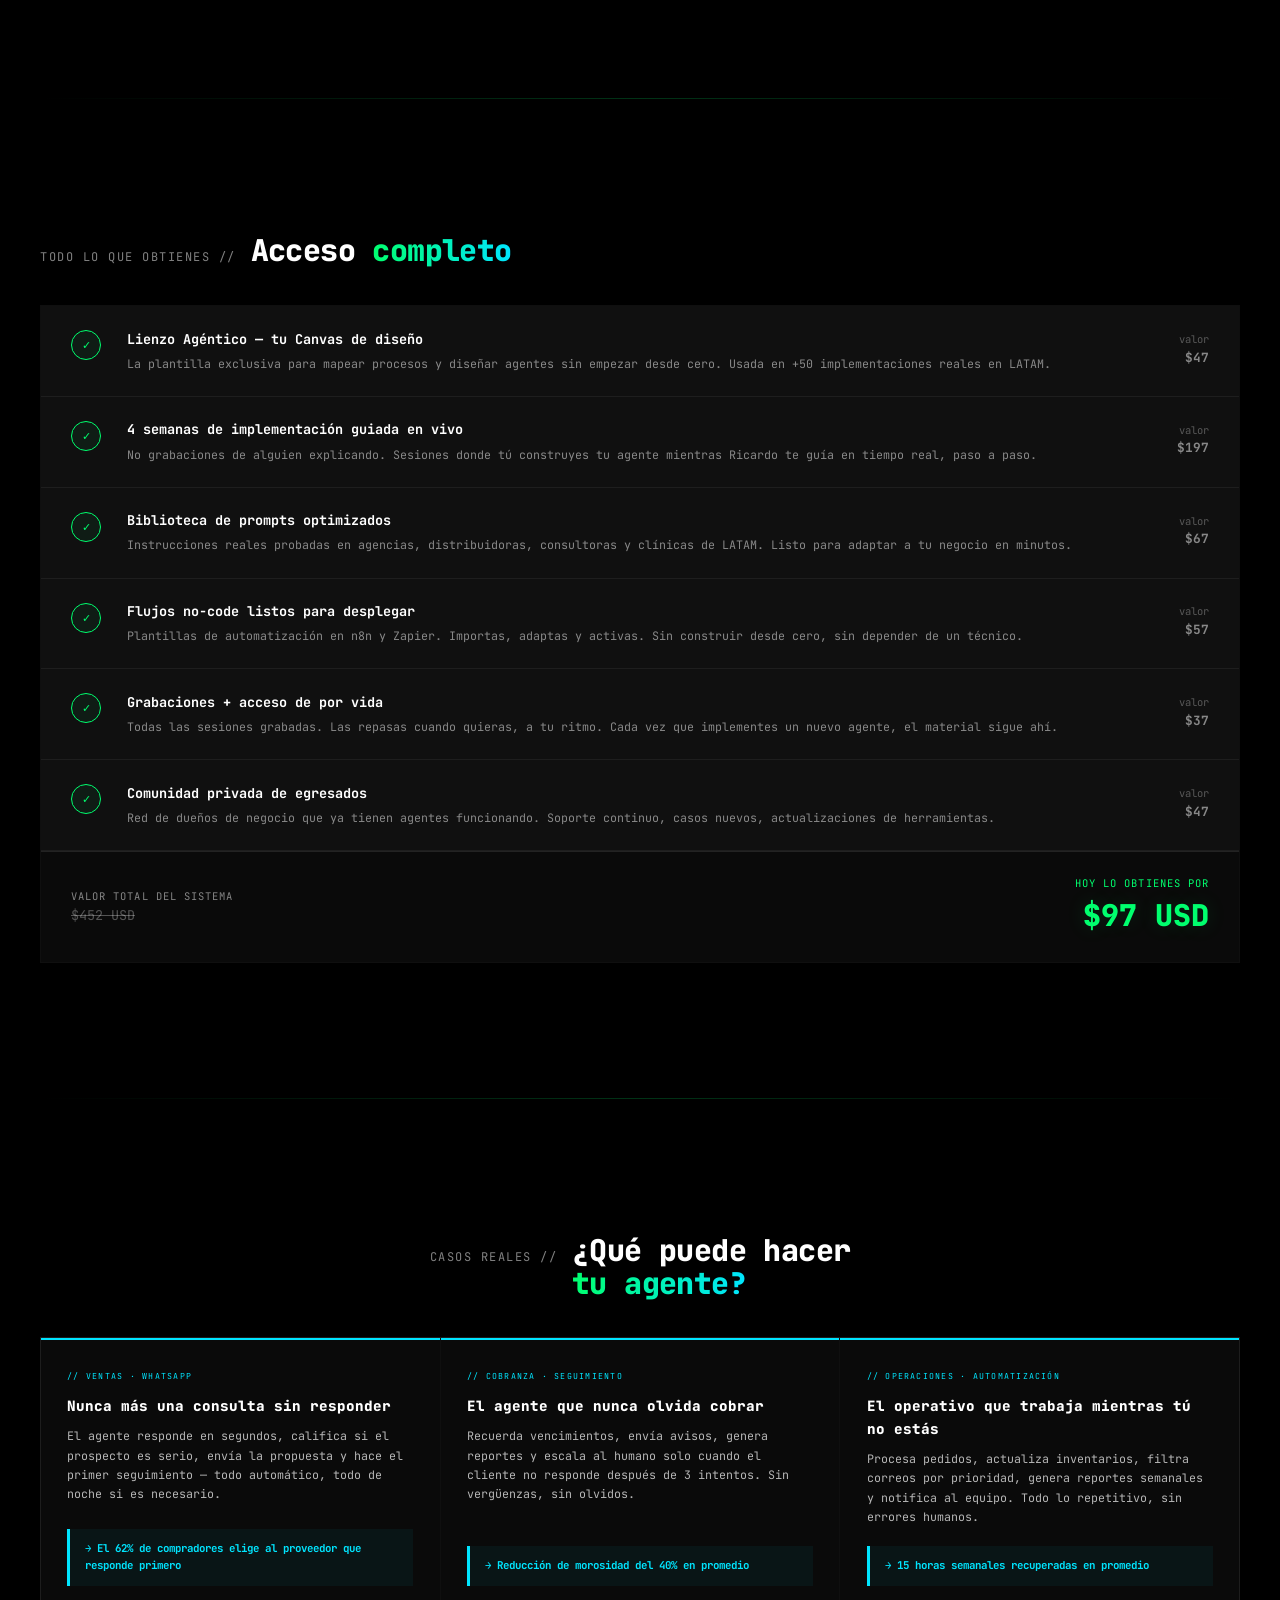
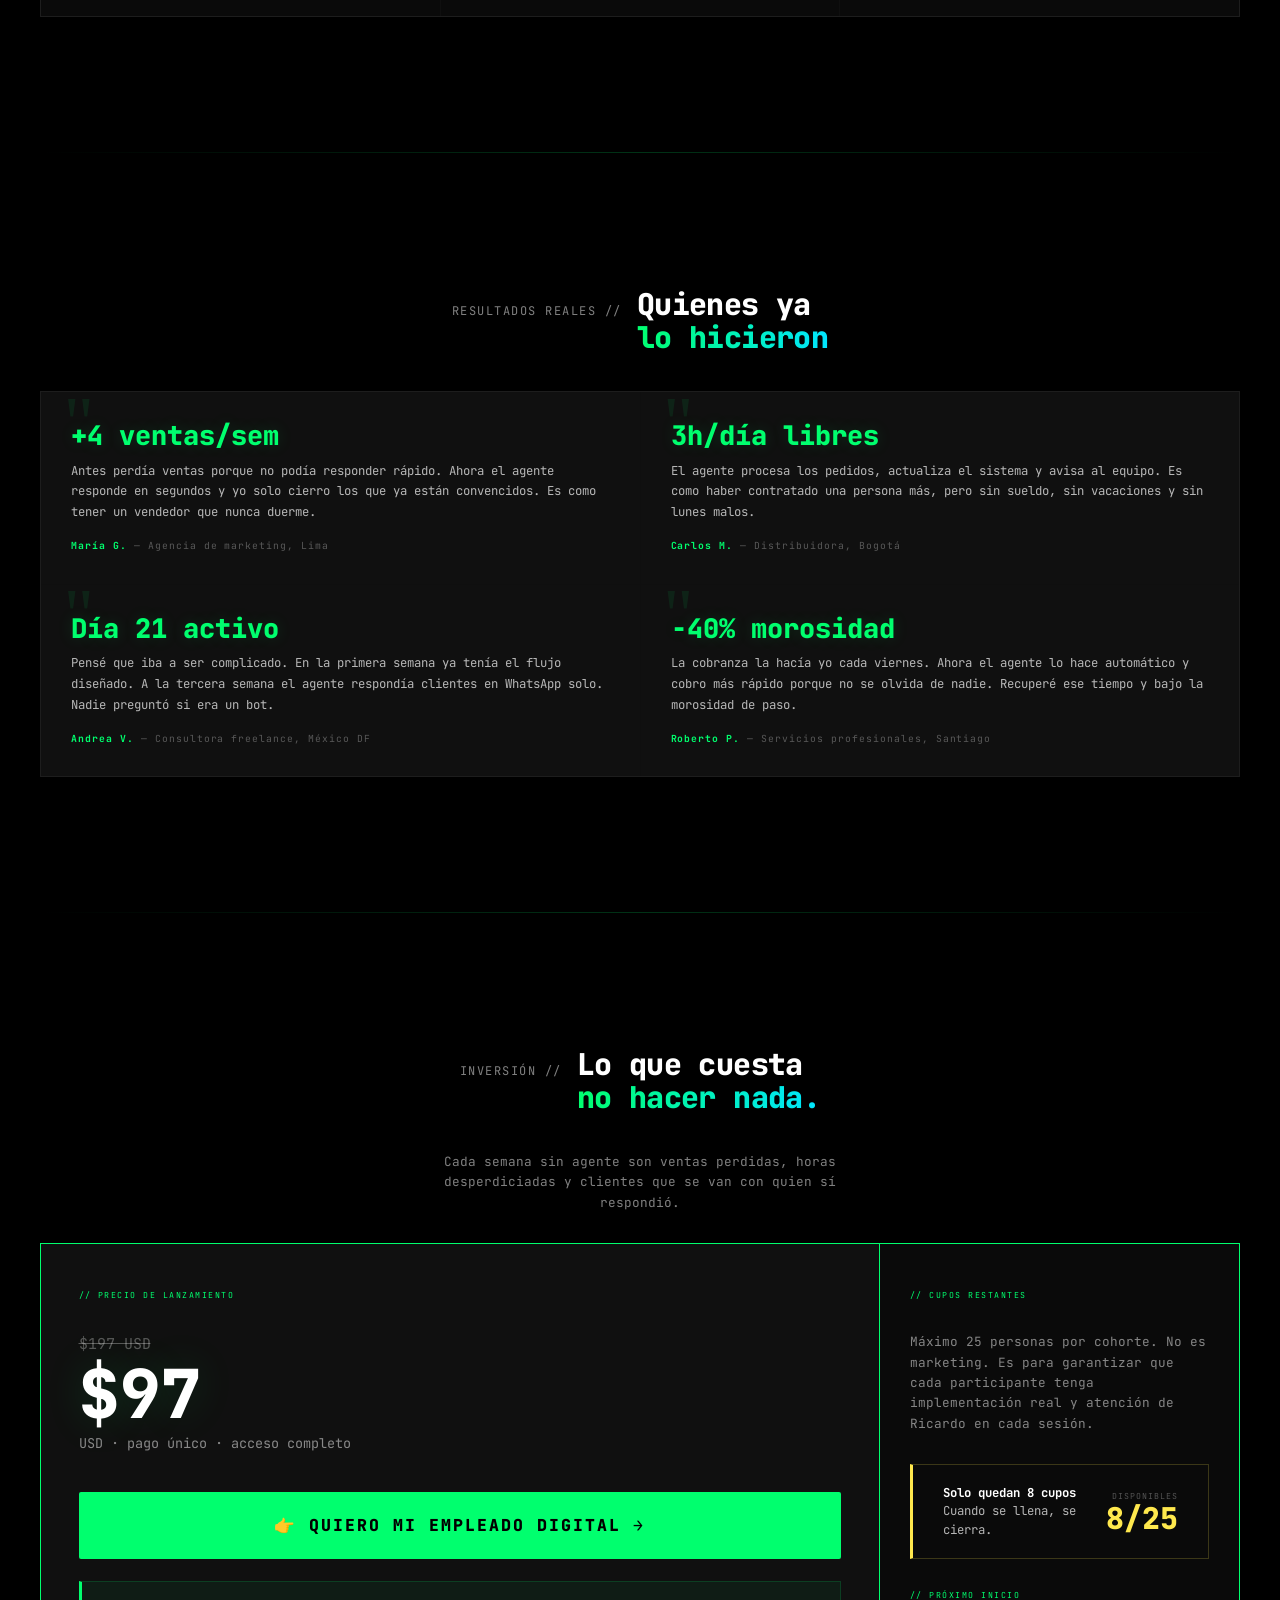
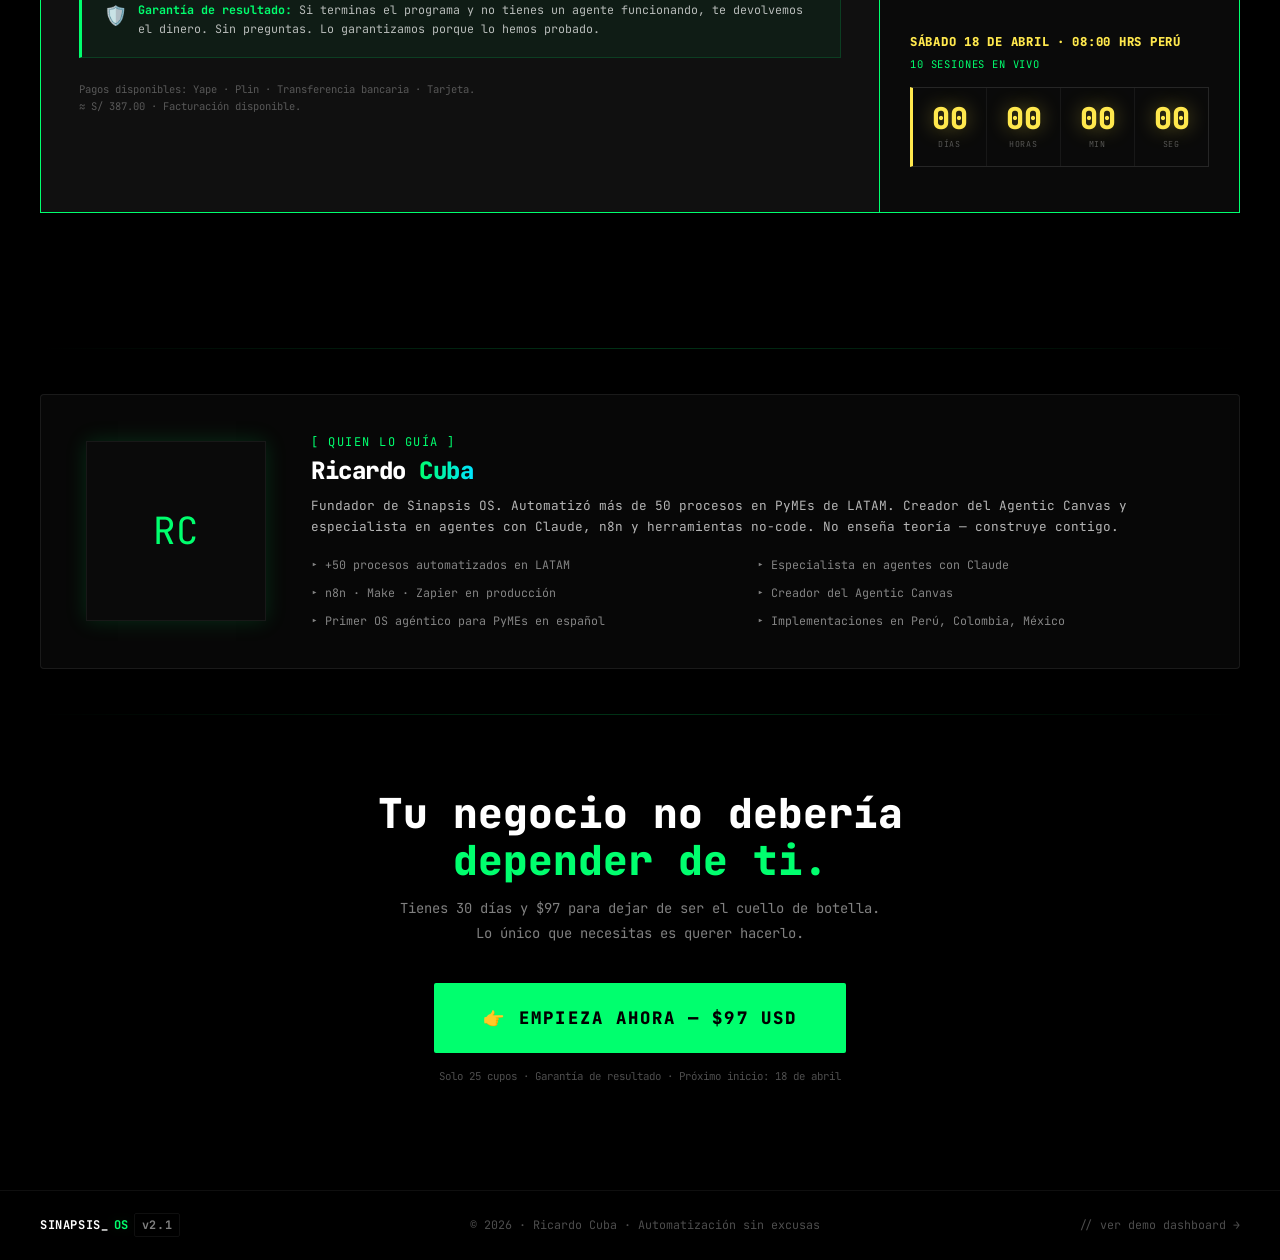
==== commit 0ff081e7: "Update session details in workshop.html" ====
--- a/frontend/workshop.html
+++ b/frontend/workshop.html
@@ -382,12 +382,12 @@
                 <span style="width:1px; height:1.1rem; background:rgba(255,232,77,0.25);"></span>
                 <span style="font-size:0.72rem; color:var(--w50);">08:00 HRS PERÚ</span>
                 <span style="width:1px; height:1.1rem; background:rgba(255,232,77,0.25);"></span>
-                <span style="font-size:0.72rem; color:var(--w50); font-weight:700;">10 SESIONES EN VIVO</span>
+                <span style="font-size:0.72rem; color:var(--w50); font-weight:700;">4 SÁBADOS EN VIVO</span>
             </div>
 
             <div style="display:flex; flex-wrap:wrap; gap:0.6rem; justify-content:center; margin-bottom:1.5rem;">
                 <div class="hero-badge" style="display:inline-flex;">
-                    <span class="ping"></span>IMPLEMENTACIÓN EN VIVO · 10 SESIONES
+                    <span class="ping"></span>IMPLEMENTACIÓN EN VIVO · 4 SESIONES
                 </div>
                 <div class="hero-badge" style="display:inline-flex; border-color:rgba(255,232,77,0.3); color:var(--y);">
                     SOLO <span id="slots-left" style="font-weight:800; margin:0 0.3em;">8</span>/25 CUPOS
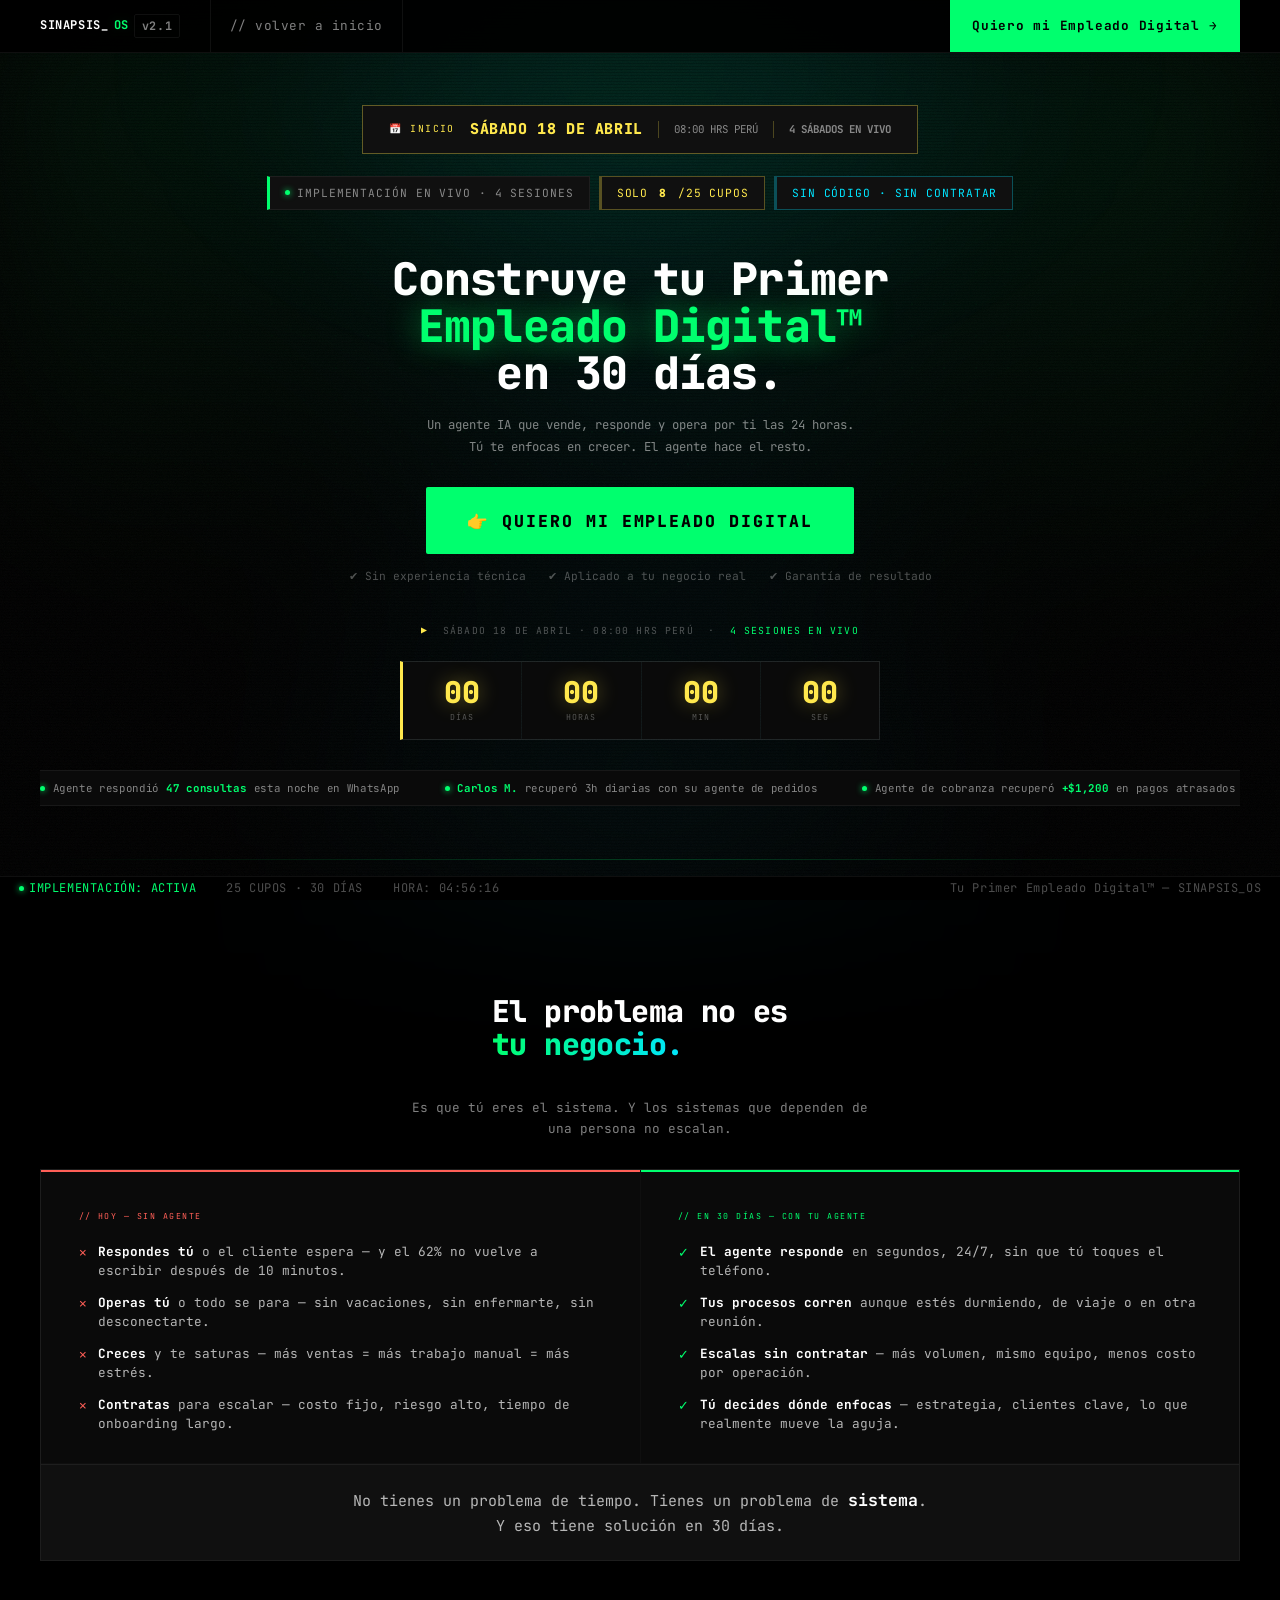
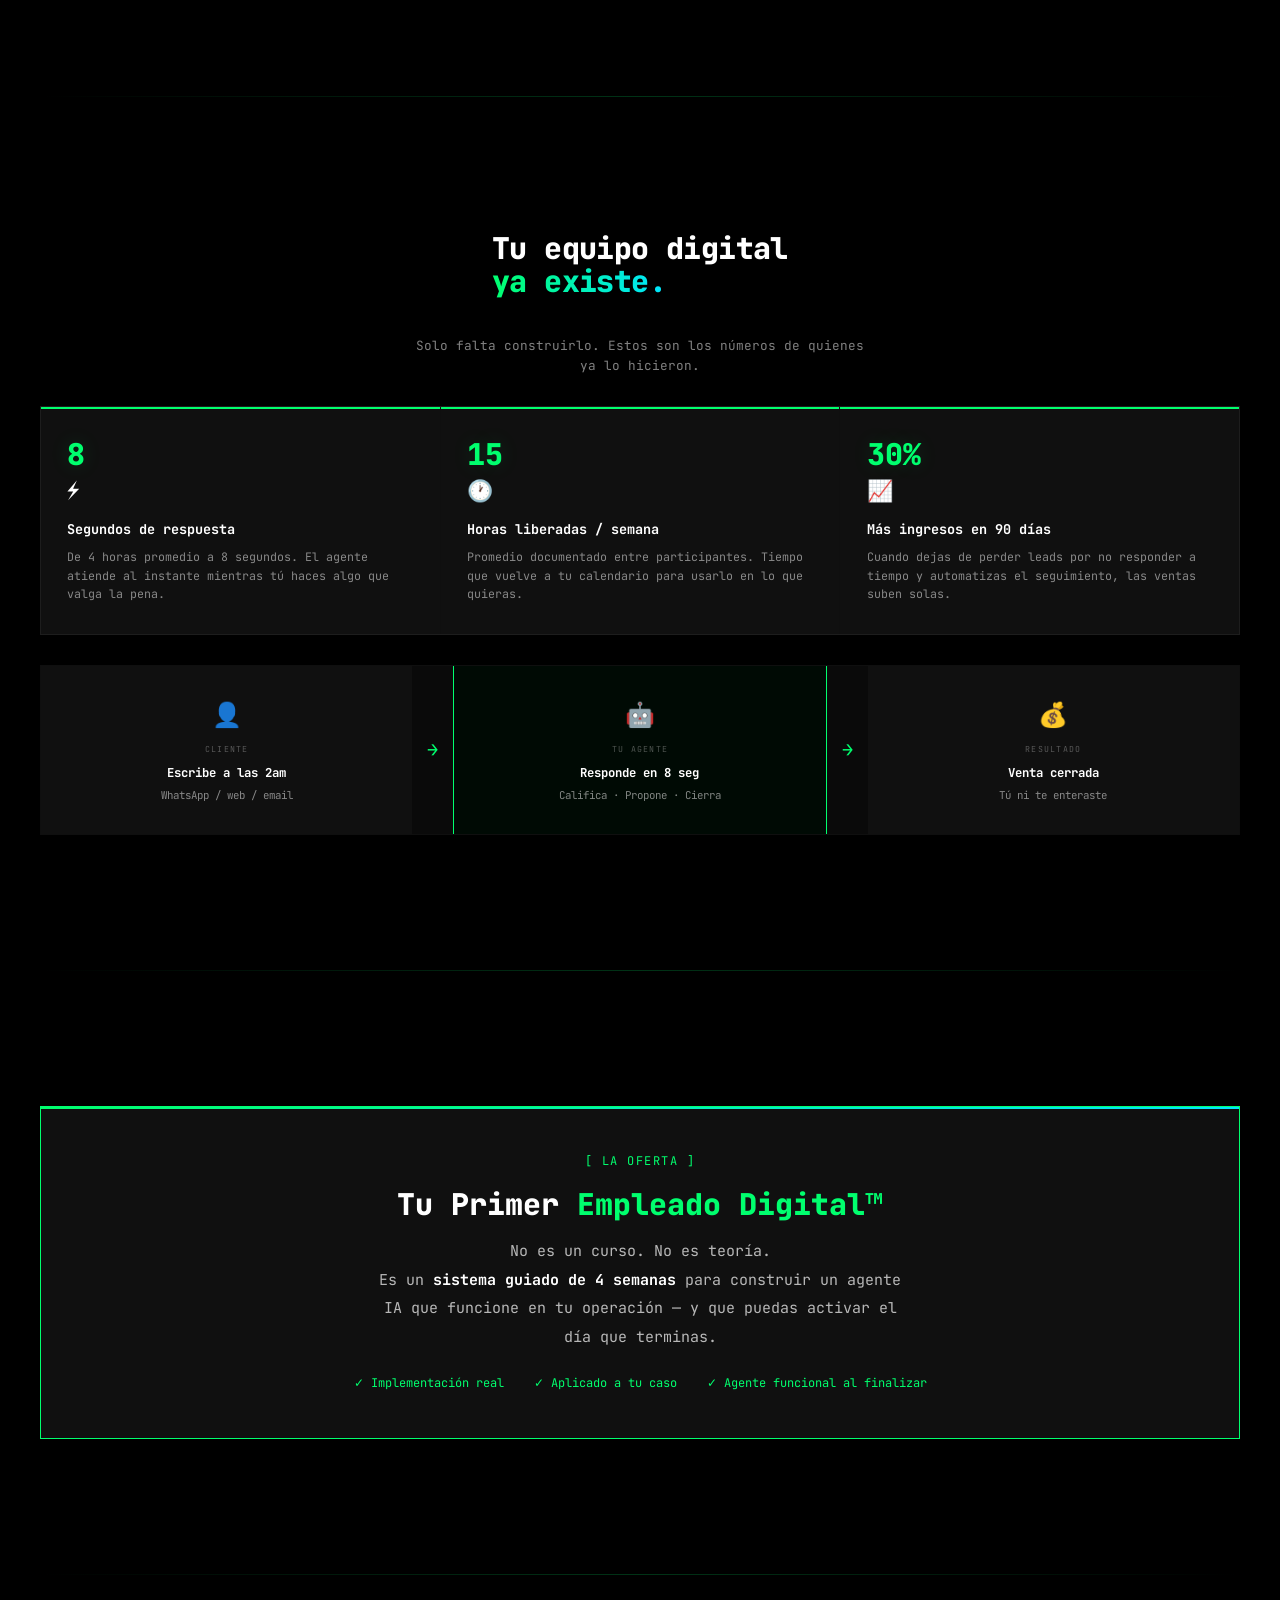
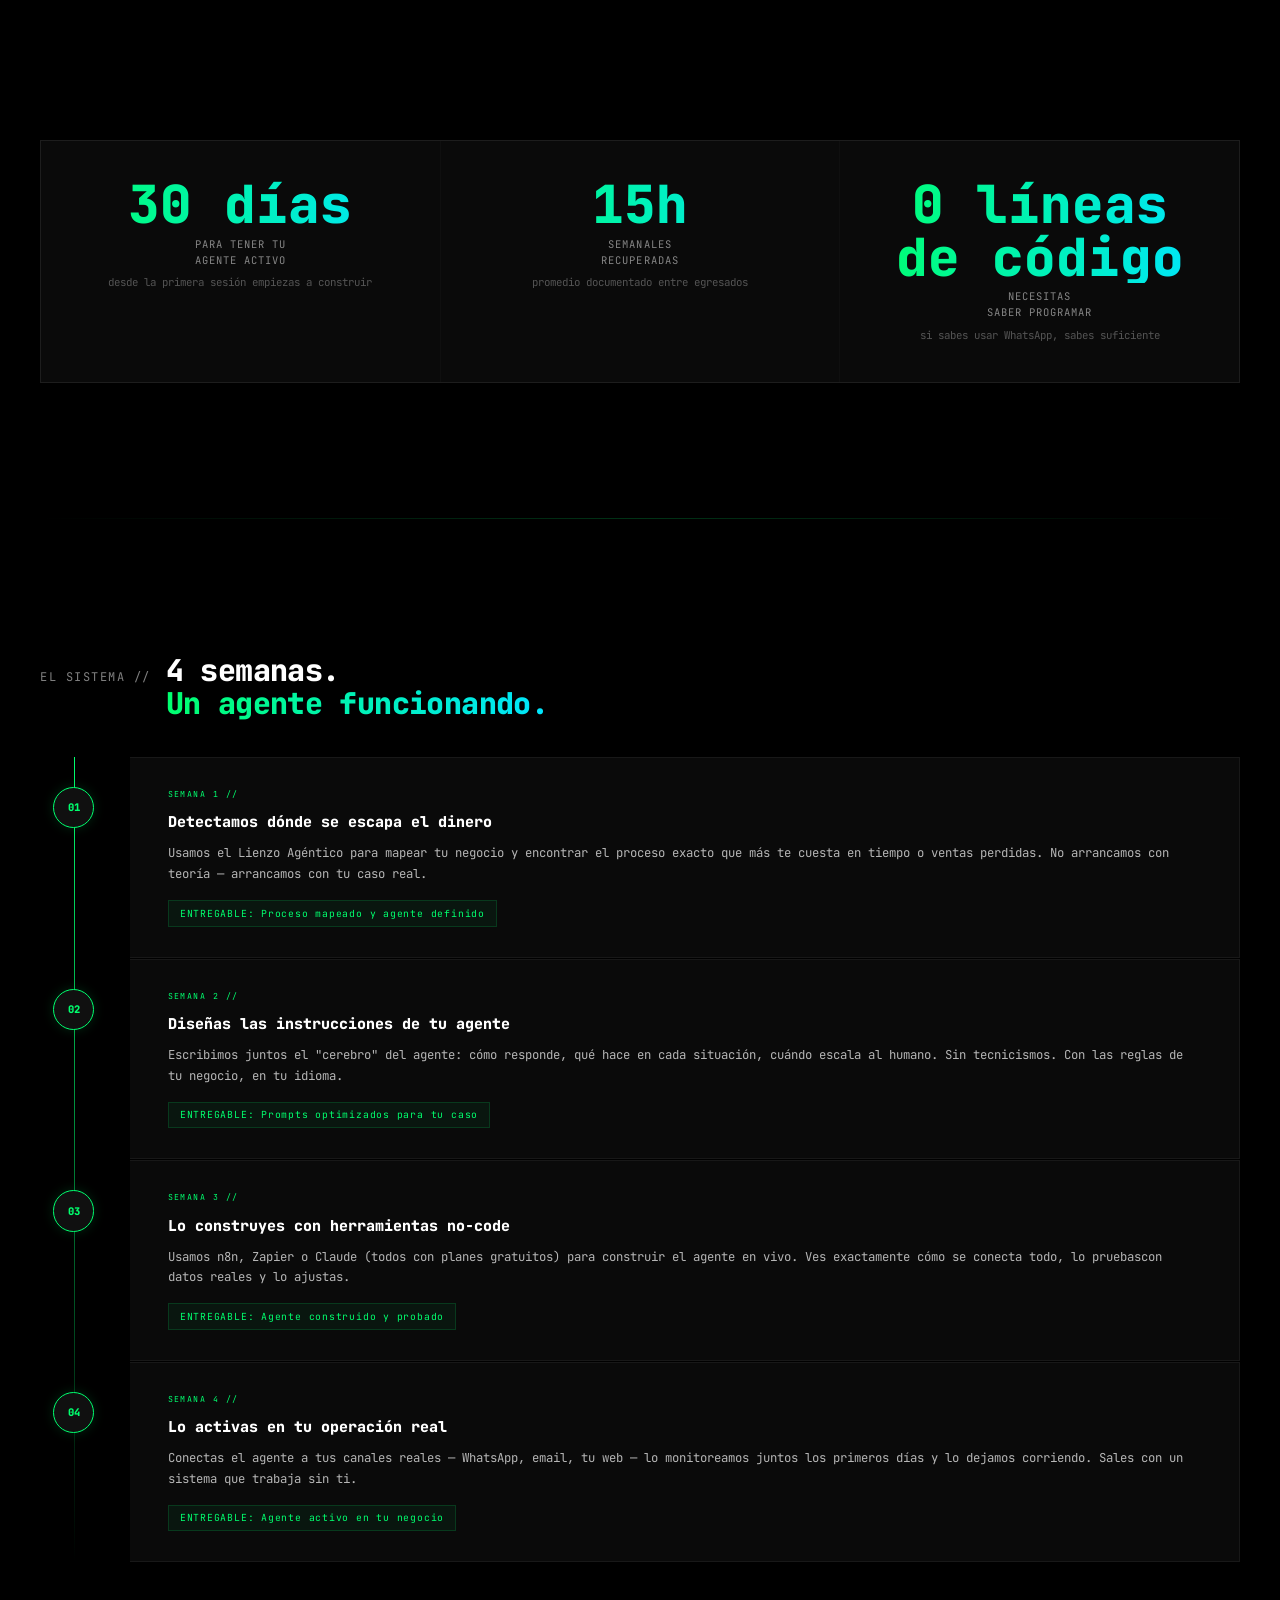
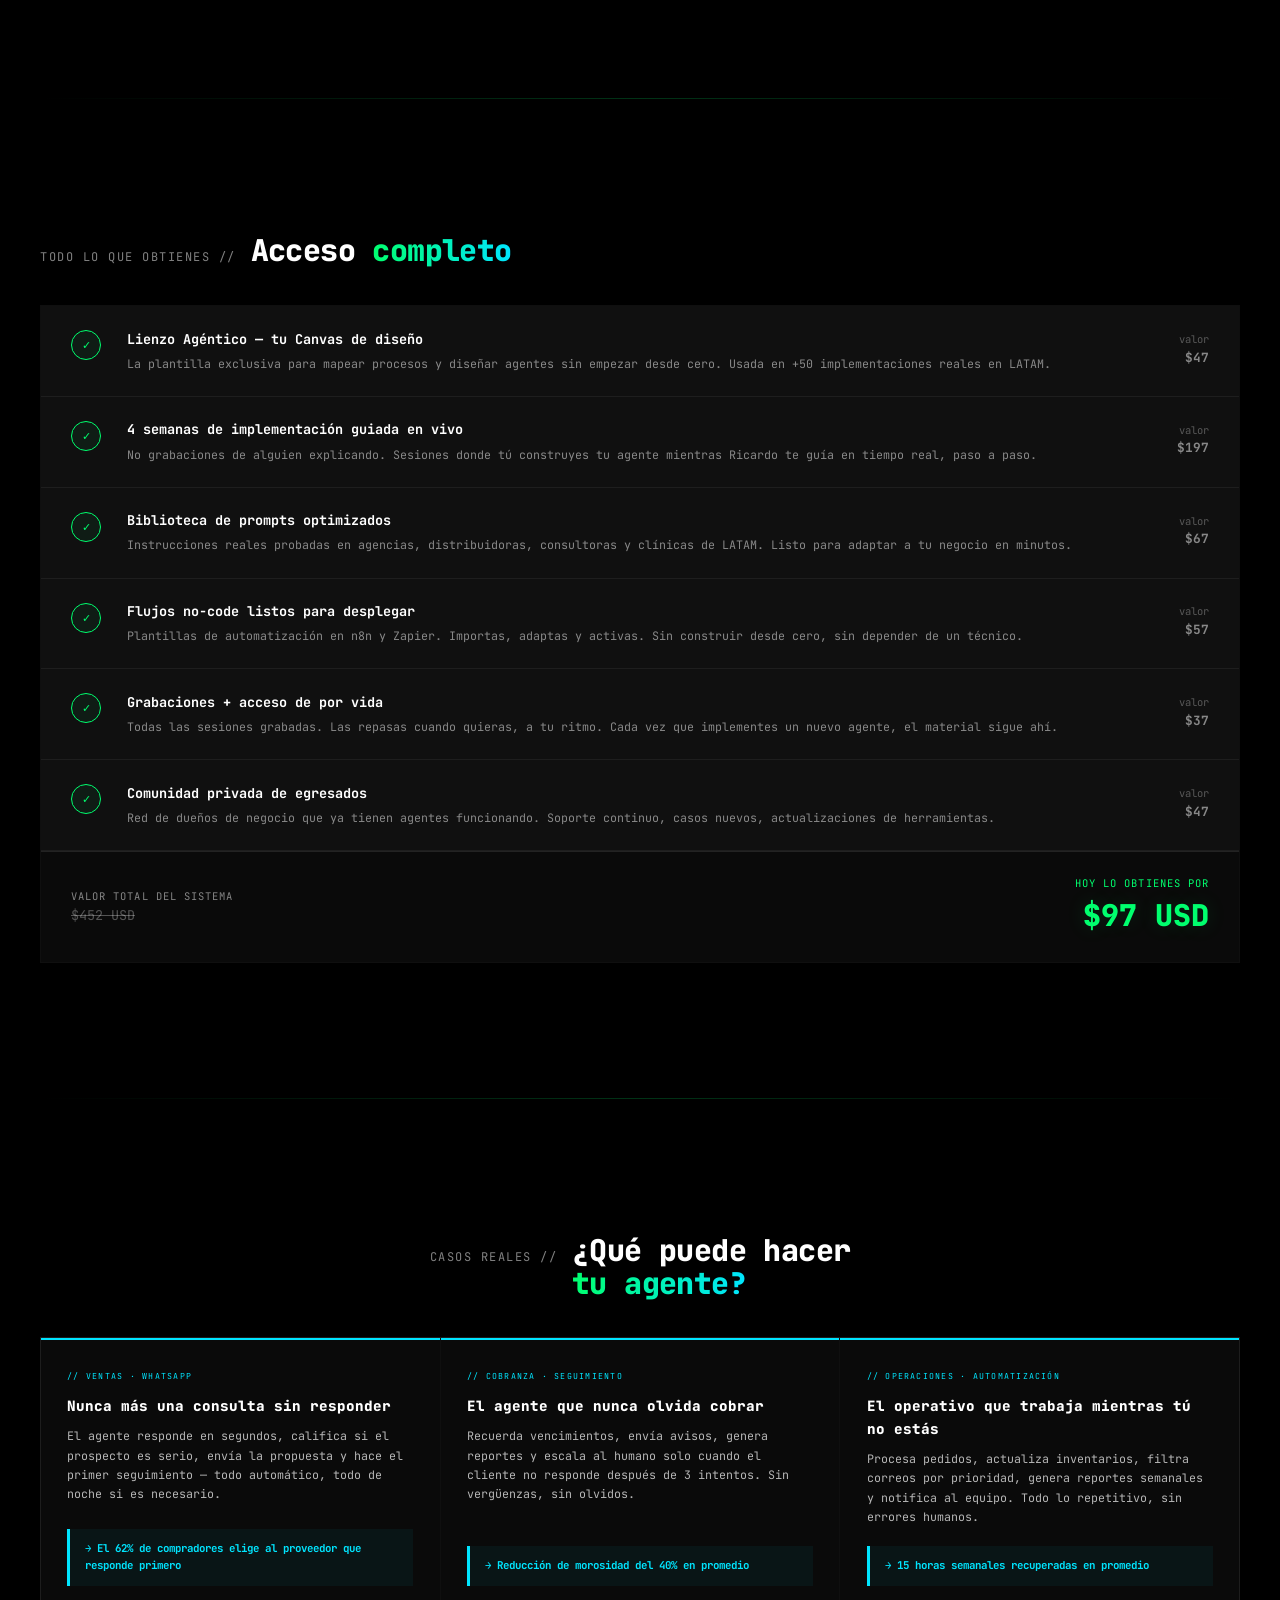
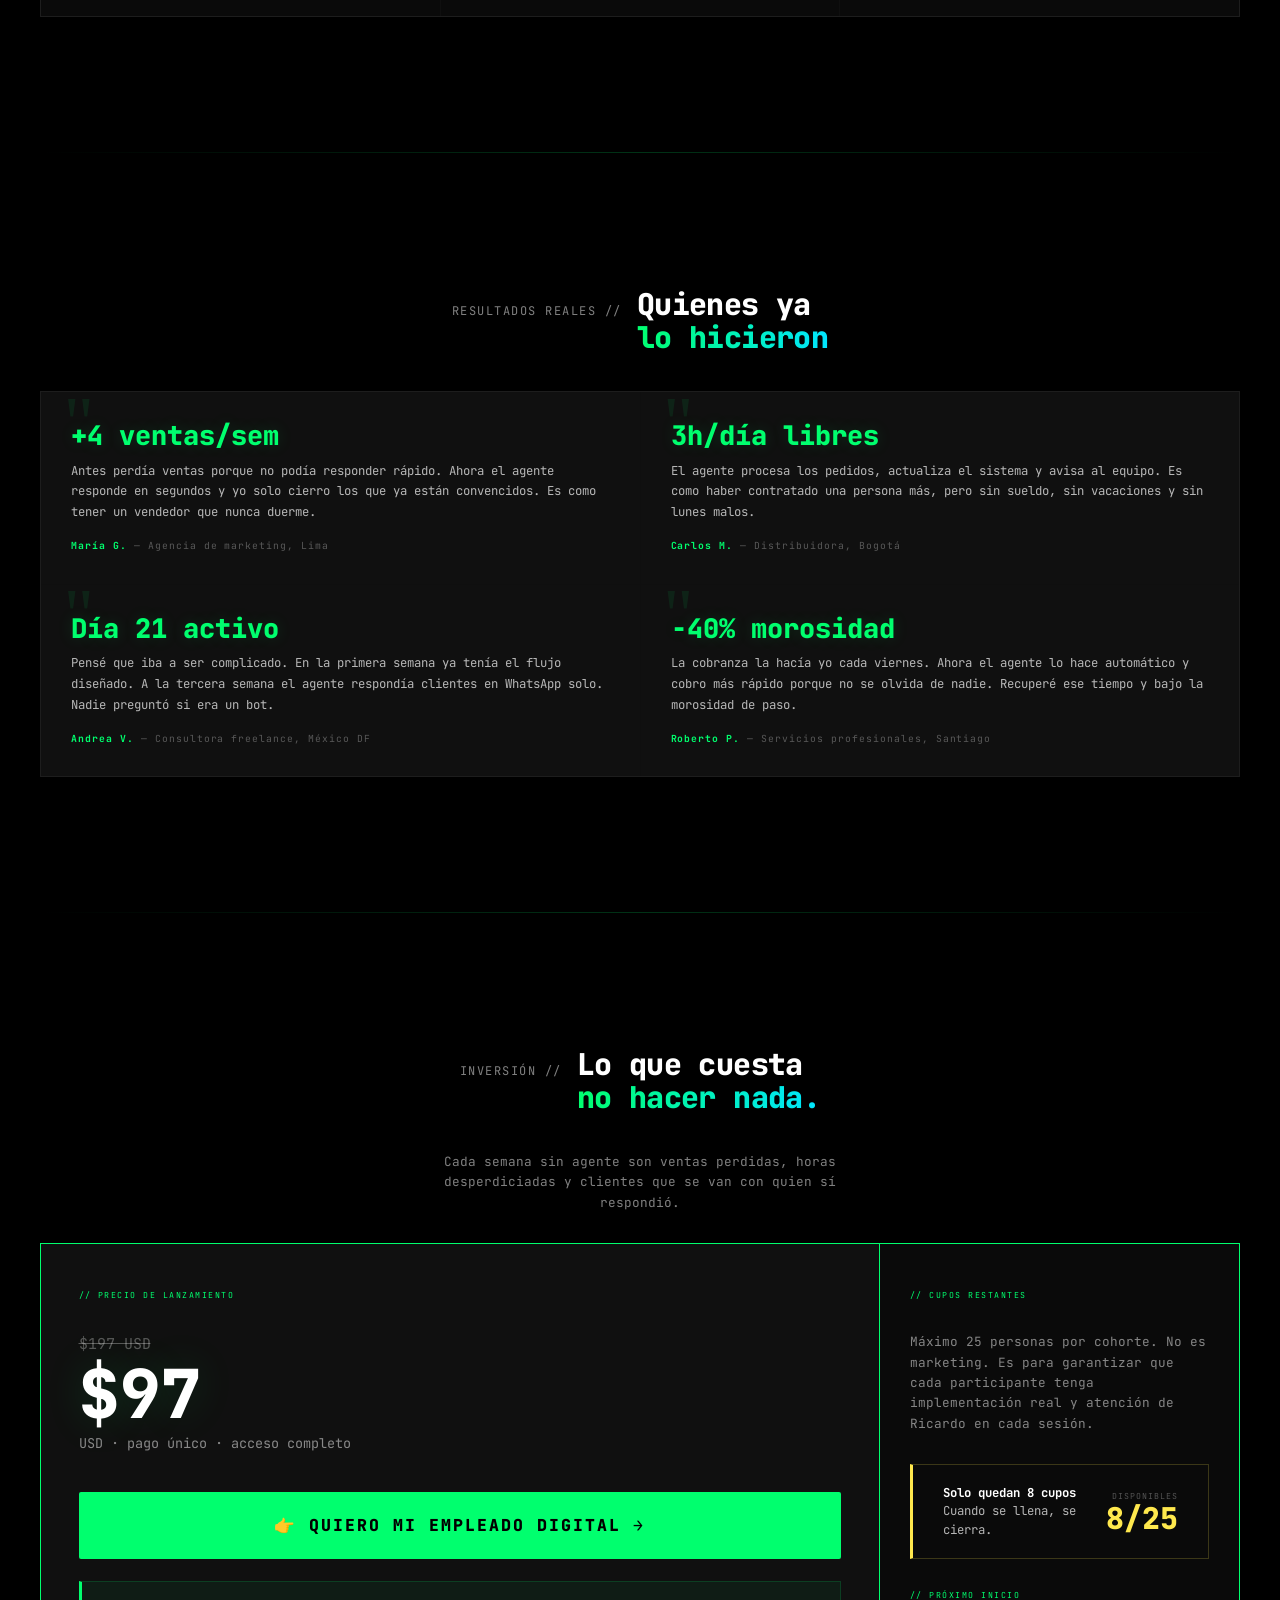
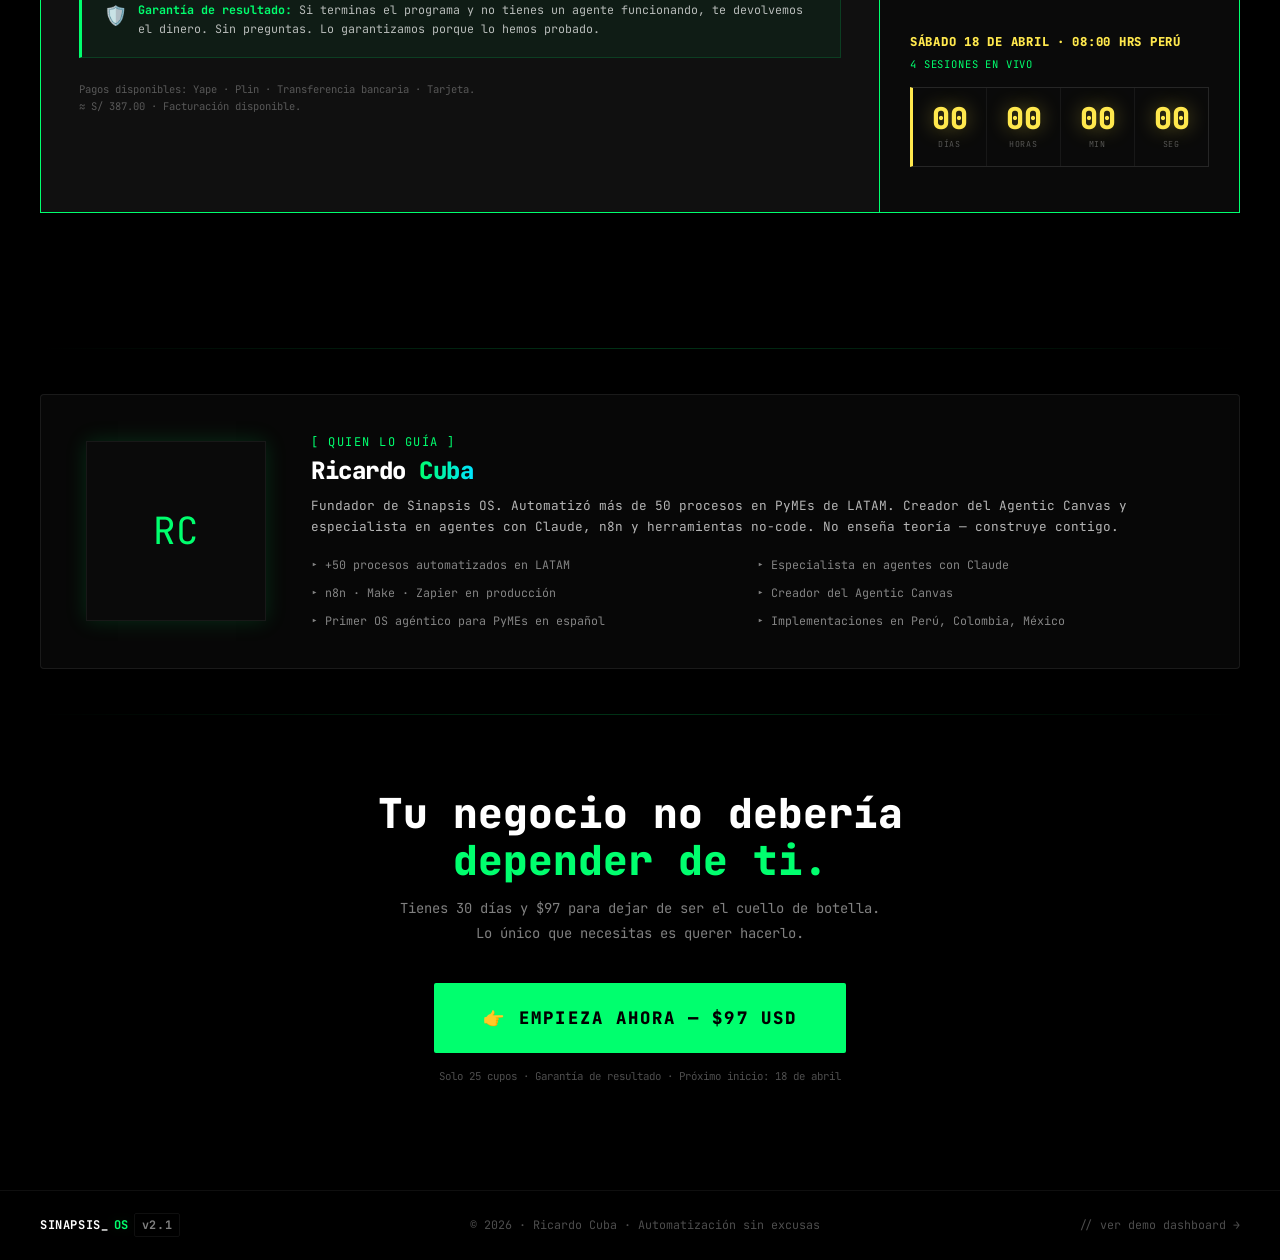
==== commit 10828aac: "Update session count from 10 to 4" ====
--- a/frontend/workshop.html
+++ b/frontend/workshop.html
@@ -420,7 +420,7 @@
             <!-- COUNTDOWN -->
             <div style="margin:2.5rem auto 0; text-align:center;">
                 <div style="font-size:0.65rem; color:var(--w30); letter-spacing:0.12em; margin-bottom:0.5rem;">
-                    <span style="color:var(--y);">▶</span> &nbsp;SÁBADO 18 DE ABRIL · 08:00 HRS PERÚ &nbsp;·&nbsp; <span style="color:var(--g);">10 SESIONES EN VIVO</span>
+                    <span style="color:var(--y);">▶</span> &nbsp;SÁBADO 18 DE ABRIL · 08:00 HRS PERÚ &nbsp;·&nbsp; <span style="color:var(--g);">4 SESIONES EN VIVO</span>
                 </div>
                 <div class="countdown-bar rv" id="countdown-bar">
                     <div class="cd-unit"><span class="cd-num" id="cd-dias">--</span><span class="cd-lbl">DÍAS</span></div>
@@ -830,7 +830,7 @@
                             SÁBADO 18 DE ABRIL · 08:00 HRS PERÚ
                         </div>
                         <div style="font-size:0.7rem; color:var(--g); margin-bottom:1rem; letter-spacing:0.08em;">
-                            10 SESIONES EN VIVO
+                            4 SESIONES EN VIVO
                         </div>
                         <div class="countdown-bar" style="max-width:100%; margin:0;">
                             <div class="cd-unit"><span class="cd-num" id="cd-dias-2">--</span><span class="cd-lbl">DÍAS</span></div>
